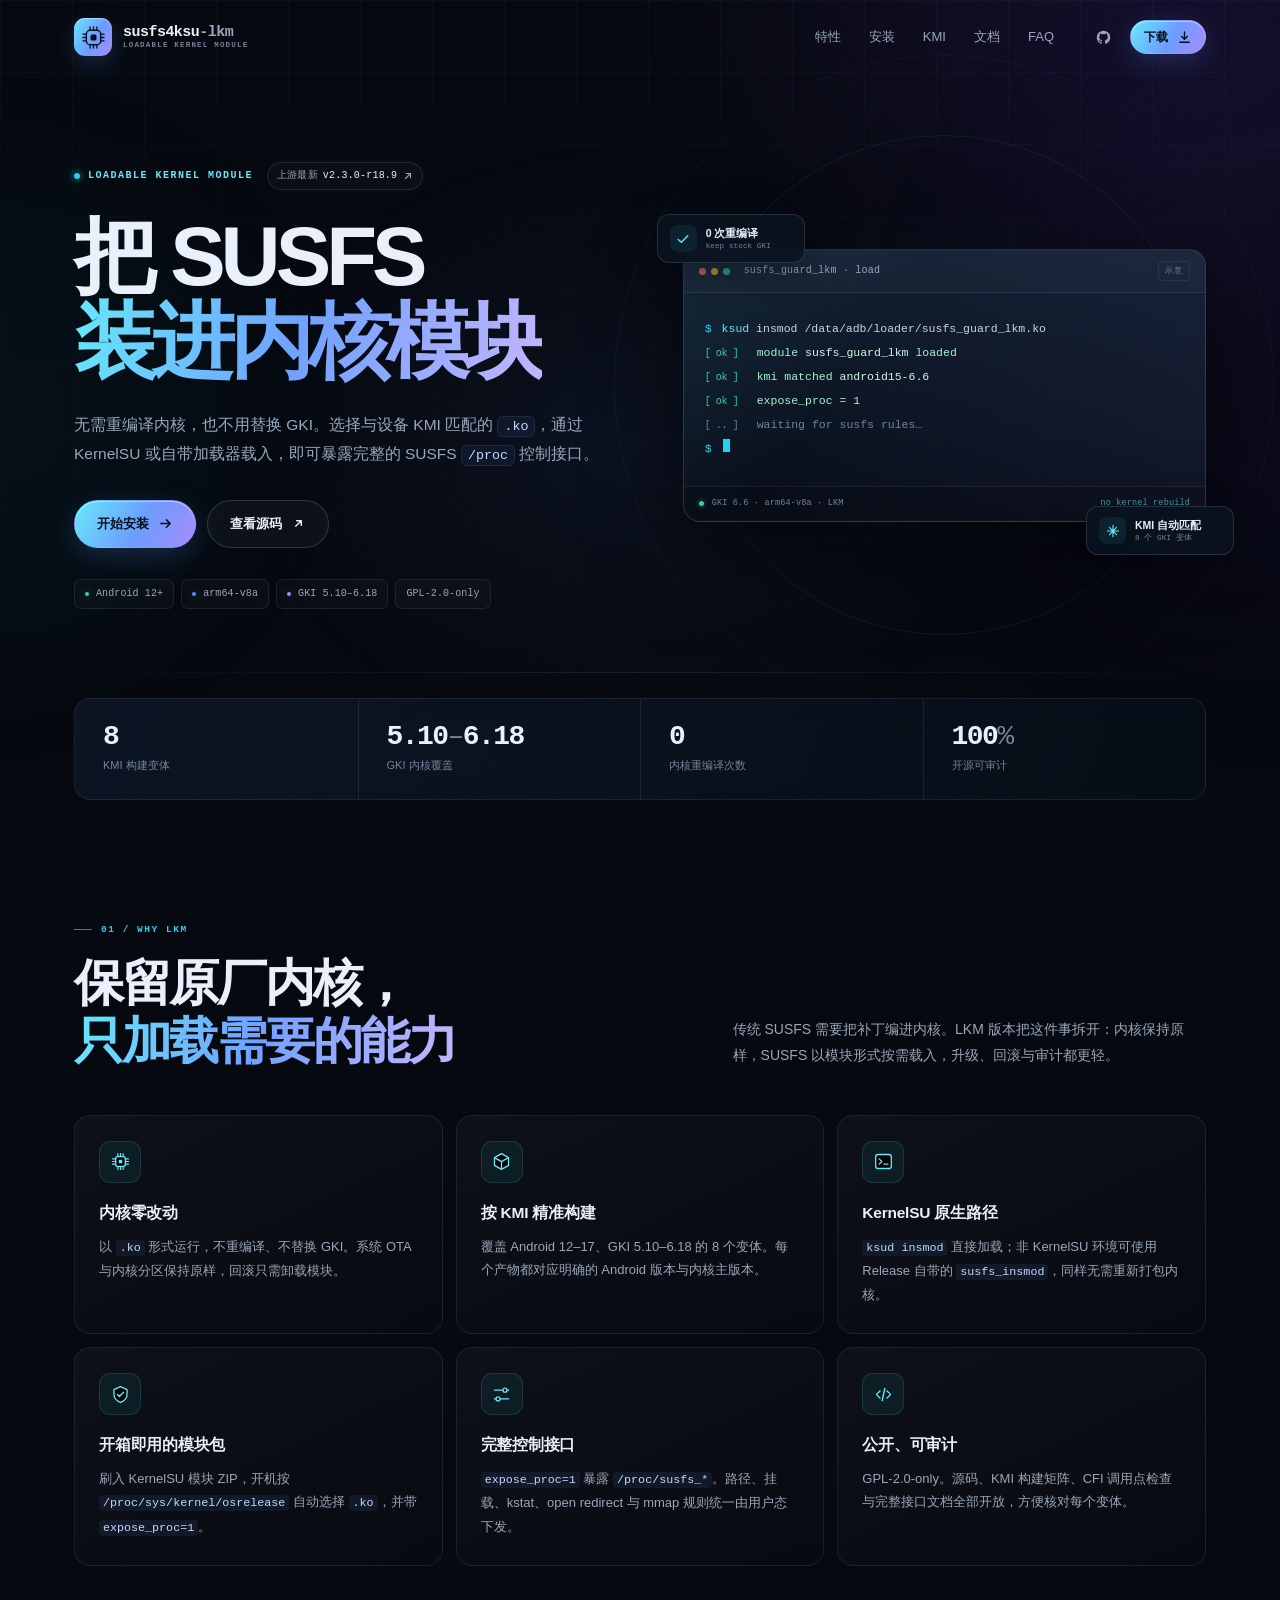
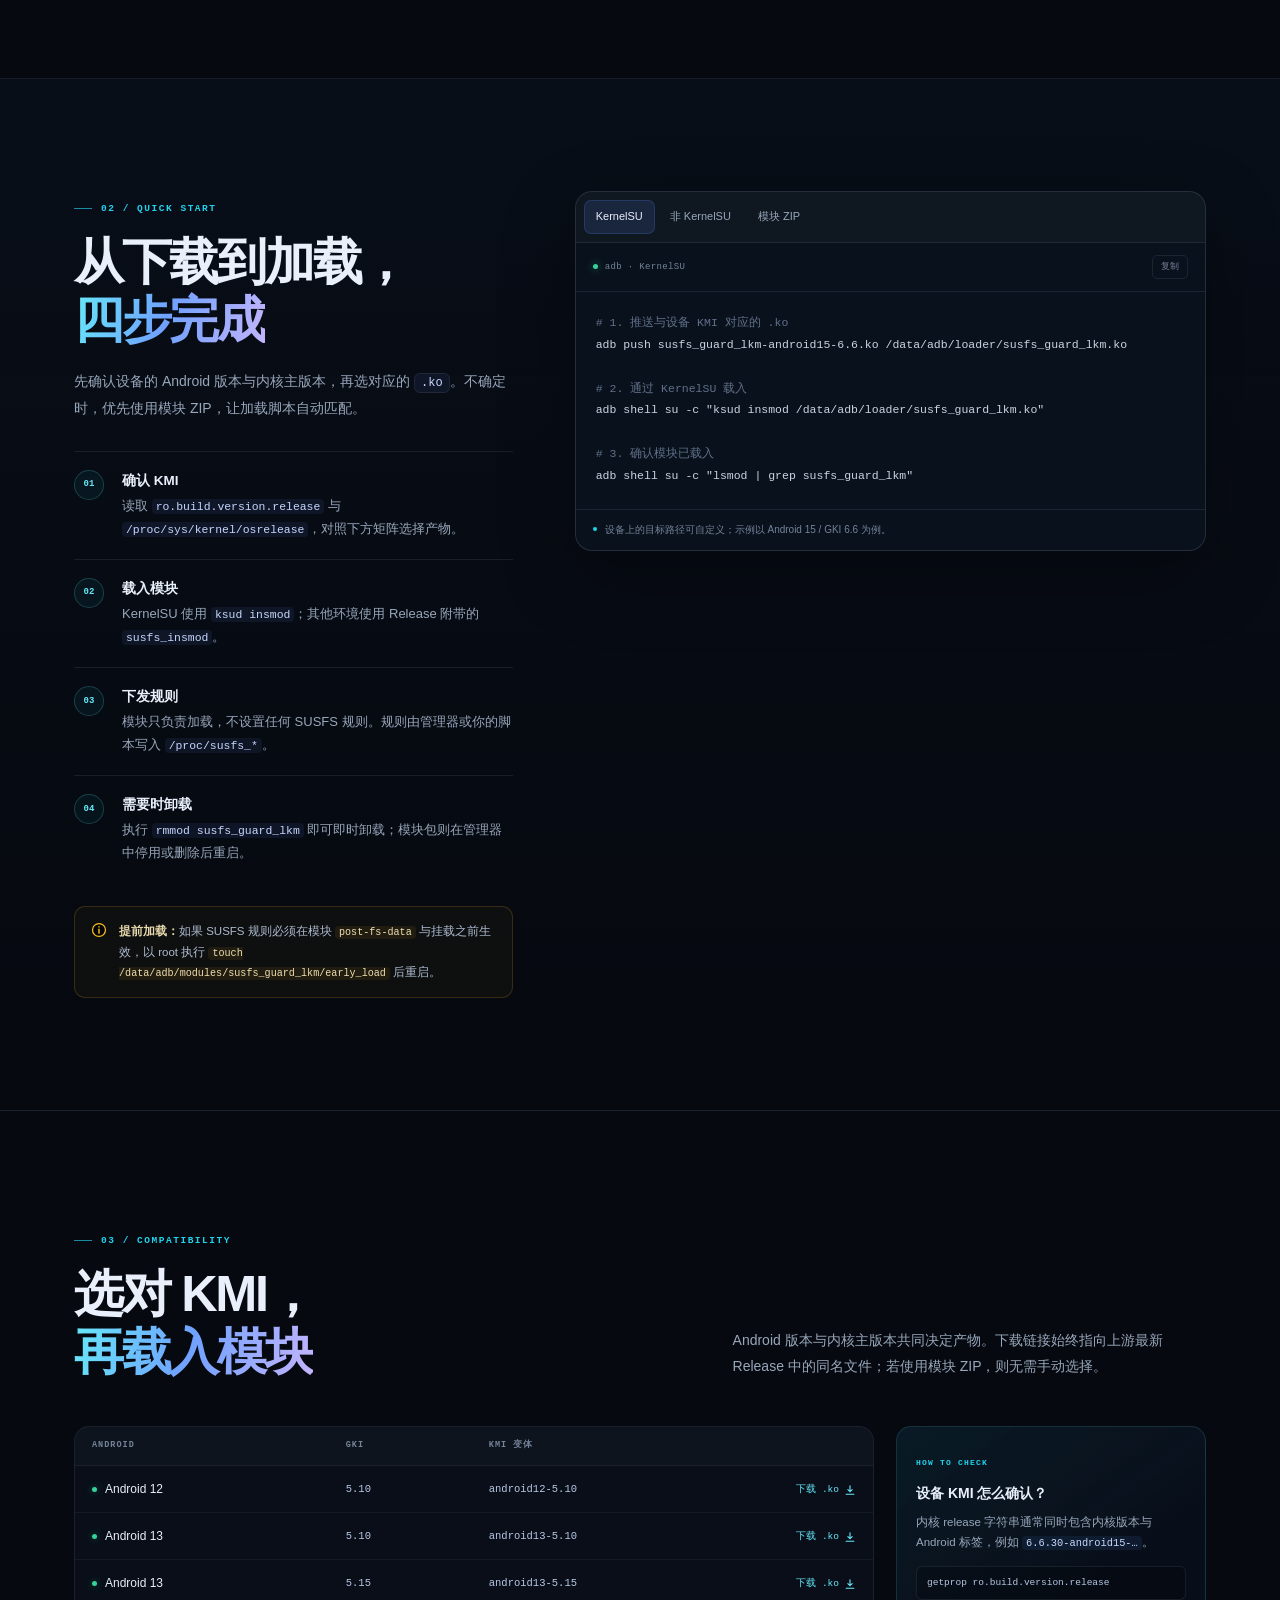
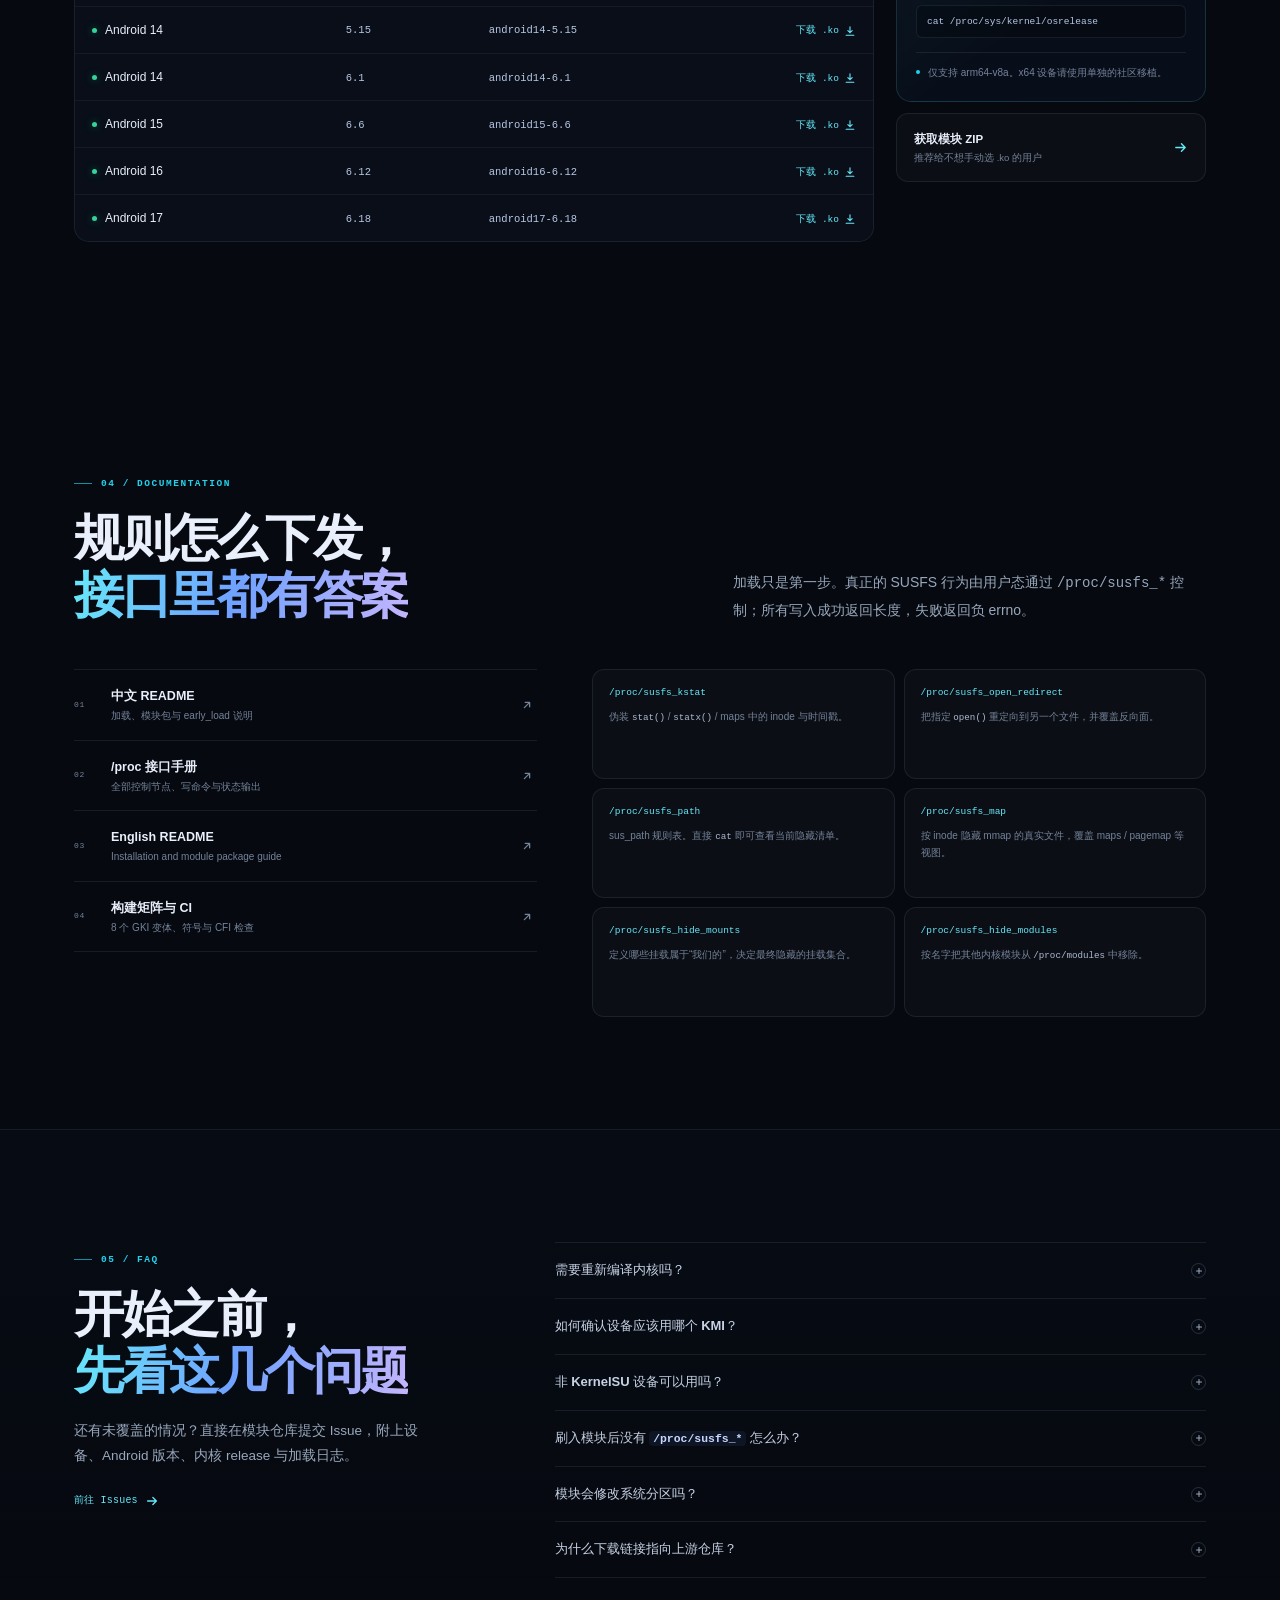
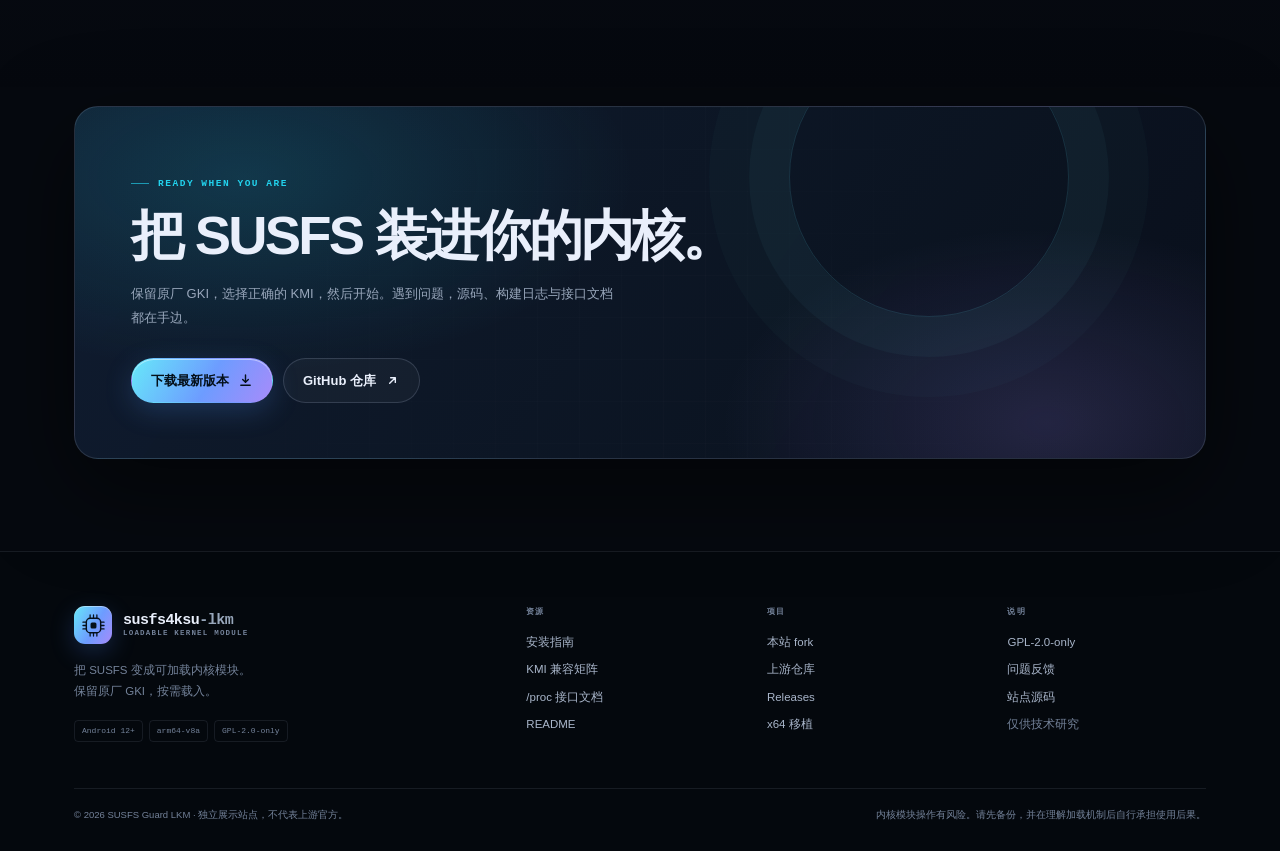
==== index.html @ b68d76ad "feat: add SUSFS Guard LKM landing page" ====
<!doctype html>
<html lang="zh-CN">
<head>
  <meta charset="utf-8">
  <meta name="viewport" content="width=device-width, initial-scale=1">
  <script>
    document.documentElement.classList.add('js');
    window.setTimeout(function () {
      if (document.querySelector('.reveal.is-visible')) return;
      document.querySelectorAll('.reveal').forEach(function (el) {
        el.classList.add('is-visible');
      });
    }, 1400);
  </script>
  <title>SUSFS Guard LKM — 无需重编译内核的 SUSFS</title>
  <meta name="description" content="SUSFS 的可加载内核模块移植版：无需重编译内核，支持 Android 12+、arm64-v8a、GKI 5.10–6.18，通过 KernelSU 或自带加载器载入。">
  <meta name="author" content="supervooc">
  <meta name="theme-color" content="#06090f">
  <meta name="color-scheme" content="dark">
  <link rel="canonical" href="https://supervooc.github.io/susfs4ksu-lkm-site/">
  <link rel="icon" href="assets/favicon.svg" type="image/svg+xml">
  <link rel="manifest" href="manifest.webmanifest">
  <link rel="stylesheet" href="assets/styles.css">
  <noscript><style>.js .reveal{opacity:1!important;transform:none!important}</style></noscript>

  <meta property="og:type" content="website">
  <meta property="og:locale" content="zh_CN">
  <meta property="og:site_name" content="SUSFS Guard LKM">
  <meta property="og:title" content="SUSFS Guard LKM — 无需重编译内核的 SUSFS">
  <meta property="og:description" content="把 SUSFS 装进可加载内核模块：保留原厂 GKI，支持 Android 12+ 与 5.10–6.18，KernelSU / 非 KernelSU 均可加载。">
  <meta property="og:url" content="https://supervooc.github.io/susfs4ksu-lkm-site/">
  <meta property="og:image" content="https://supervooc.github.io/susfs4ksu-lkm-site/assets/og.png">
  <meta property="og:image:type" content="image/png">
  <meta property="og:image:width" content="1200">
  <meta property="og:image:height" content="630">
  <meta property="og:image:alt" content="SUSFS Guard LKM — 无需重编译内核，直接加载内核模块">
  <meta name="twitter:card" content="summary_large_image">
  <meta name="twitter:title" content="SUSFS Guard LKM — 无需重编译内核的 SUSFS">
  <meta name="twitter:description" content="把 SUSFS 装进可加载内核模块：保留原厂 GKI，支持 Android 12+ 与 5.10–6.18。">
  <meta name="twitter:image" content="https://supervooc.github.io/susfs4ksu-lkm-site/assets/og.png">
  <meta name="twitter:image:alt" content="SUSFS Guard LKM — 无需重编译内核，直接加载内核模块">

  <script type="application/ld+json">
  {
    "@context": "https://schema.org",
    "@type": "SoftwareApplication",
    "name": "SUSFS Guard LKM",
    "alternateName": "susfs4ksu-lkm",
    "applicationCategory": "DeveloperApplication",
    "operatingSystem": "Android 12+",
    "description": "SUSFS 的可加载内核模块移植版，支持 arm64-v8a 与 GKI 5.10–6.18。",
    "url": "https://supervooc.github.io/susfs4ksu-lkm-site/",
    "downloadUrl": "https://github.com/inforcqb/susfs4ksu-for-lkm/releases/latest",
    "codeRepository": "https://github.com/supervooc/susfs4ksu-lkm",
    "license": "https://www.gnu.org/licenses/old-licenses/gpl-2.0.html",
    "offers": {
      "@type": "Offer",
      "price": "0",
      "priceCurrency": "USD"
    }
  }
  </script>
</head>
<body>
  <a class="skip-link" href="#main">跳到主要内容</a>
  <div class="page-grid" aria-hidden="true"></div>
  <div class="page-glow page-glow-a" aria-hidden="true"></div>
  <div class="page-glow page-glow-b" aria-hidden="true"></div>

  <header class="site-header" id="top">
    <div class="container header-inner">
      <a class="brand" href="#top">
        <span class="brand-mark" aria-hidden="true">
          <svg viewBox="0 0 32 32" fill="none">
            <rect x="7.5" y="7.5" width="17" height="17" rx="4.5" stroke="currentColor" stroke-width="1.7"/>
            <rect x="12.5" y="12.5" width="7" height="7" rx="1.8" fill="currentColor"/>
            <path d="M12 3.5v4M16 3.5v4M20 3.5v4M12 24.5v4M16 24.5v4M20 24.5v4M3.5 12h4M3.5 16h4M3.5 20h4M24.5 12h4M24.5 16h4M24.5 20h4" stroke="currentColor" stroke-width="1.5" stroke-linecap="round"/>
          </svg>
        </span>
        <span class="brand-copy">
          <strong>susfs4ksu<span>-lkm</span></strong>
          <small>LOADABLE KERNEL MODULE</small>
        </span>
        <span class="sr-only">首页</span>
      </a>

      <nav class="site-nav" id="site-nav" aria-label="主导航">
        <a href="#features">特性</a>
        <a href="#install">安装</a>
        <a href="#kmi">KMI</a>
        <a href="#docs">文档</a>
        <a href="#faq">FAQ</a>
      </nav>

      <div class="header-actions">
        <a class="icon-link" href="https://github.com/supervooc/susfs4ksu-lkm" target="_blank" rel="noopener noreferrer" aria-label="查看 GitHub 源码">
          <svg viewBox="0 0 24 24" aria-hidden="true"><path d="M12 2.5a9.5 9.5 0 0 0-3 18.52c.48.09.65-.2.65-.46v-1.8c-2.66.58-3.22-1.13-3.22-1.13-.44-1.1-1.06-1.4-1.06-1.4-.86-.59.07-.58.07-.58.96.07 1.46.98 1.46.98.85 1.45 2.22 1.03 2.76.79.09-.62.33-1.03.6-1.27-2.12-.24-4.35-1.06-4.35-4.72 0-1.04.37-1.9.98-2.57-.1-.24-.43-1.21.09-2.53 0 0 .8-.26 2.62.98a9.1 9.1 0 0 1 4.77 0c1.82-1.24 2.62-.98 2.62-.98.52 1.32.19 2.29.09 2.53.61.67.98 1.53.98 2.57 0 3.67-2.23 4.48-4.36 4.71.34.3.65.88.65 1.78v2.64c0 .26.17.55.66.46A9.5 9.5 0 0 0 12 2.5Z" fill="currentColor"/></svg>
        </a>
        <a class="btn btn-primary btn-small" href="https://github.com/inforcqb/susfs4ksu-for-lkm/releases/latest" target="_blank" rel="noopener noreferrer">
          下载
          <svg viewBox="0 0 16 16" aria-hidden="true"><path d="M8 2v8m0 0 3-3m-3 3L5 7M3 13h10" fill="none" stroke="currentColor" stroke-width="1.5" stroke-linecap="round" stroke-linejoin="round"/></svg>
        </a>
        <button class="nav-toggle" type="button" aria-expanded="false" aria-controls="site-nav" aria-label="打开导航">
          <span></span><span></span>
        </button>
      </div>
    </div>
  </header>

  <main id="main">
    <section class="hero" aria-labelledby="hero-title">
      <div class="hero-aura" aria-hidden="true"></div>
      <div class="container hero-grid">
        <div class="hero-copy">
          <div class="hero-badges reveal">
            <span class="eyebrow"><span class="eyebrow-dot"></span>LOADABLE KERNEL MODULE</span>
            <a class="release-pill" href="https://github.com/inforcqb/susfs4ksu-for-lkm/releases" target="_blank" rel="noopener noreferrer">
              上游最新 <strong>v2.3.0-r18.9</strong>
              <svg viewBox="0 0 12 12" aria-hidden="true"><path d="M3 9 9 3M4 3h5v5" fill="none" stroke="currentColor" stroke-width="1.3" stroke-linecap="round" stroke-linejoin="round"/></svg>
            </a>
          </div>

          <h1 id="hero-title" class="reveal">把 SUSFS<br><span class="text-gradient">装进内核模块</span></h1>
          <p class="hero-lede reveal">无需重编译内核，也不用替换 GKI。选择与设备 KMI 匹配的 <code>.ko</code>，通过 KernelSU 或自带加载器载入，即可暴露完整的 SUSFS <code>/proc</code> 控制接口。</p>

          <div class="hero-actions reveal">
            <a class="btn btn-primary" href="#install">
              开始安装
              <svg viewBox="0 0 16 16" aria-hidden="true"><path d="M3 8h10m0 0-4-4m4 4-4 4" fill="none" stroke="currentColor" stroke-width="1.6" stroke-linecap="round" stroke-linejoin="round"/></svg>
            </a>
            <a class="btn btn-secondary" href="https://github.com/supervooc/susfs4ksu-lkm" target="_blank" rel="noopener noreferrer">
              查看源码
              <svg viewBox="0 0 16 16" aria-hidden="true"><path d="M5 11 11 5M6 5h5v5" fill="none" stroke="currentColor" stroke-width="1.5" stroke-linecap="round" stroke-linejoin="round"/></svg>
            </a>
          </div>

          <div class="hero-meta reveal" aria-label="兼容性信息">
            <span class="meta-chip"><span class="chip-dot green"></span>Android 12+</span>
            <span class="meta-chip"><span class="chip-dot blue"></span>arm64-v8a</span>
            <span class="meta-chip"><span class="chip-dot violet"></span>GKI 5.10–6.18</span>
            <span class="meta-chip">GPL-2.0-only</span>
          </div>
        </div>

        <div class="hero-visual reveal">
          <div class="visual-aura" aria-hidden="true"></div>
          <div class="orbit orbit-a" aria-hidden="true"></div>
          <div class="orbit orbit-b" aria-hidden="true"></div>

          <div class="terminal" aria-label="加载过程示意">
            <div class="terminal-top">
              <span class="window-dots" aria-hidden="true"><i></i><i></i><i></i></span>
              <span class="terminal-title">susfs_guard_lkm · load</span>
              <span class="terminal-label">示意</span>
            </div>
            <div class="terminal-body">
              <div class="term-line"><span class="term-prompt">$</span><span><span class="term-cyan">ksud</span> insmod /data/adb/loader/susfs_guard_lkm.ko</span></div>
              <div class="term-line term-ok"><span class="term-prefix">[ ok ]</span><span>module <b>susfs_guard_lkm</b> loaded</span></div>
              <div class="term-line term-ok"><span class="term-prefix">[ ok ]</span><span>kmi matched <b>android15-6.6</b></span></div>
              <div class="term-line term-ok"><span class="term-prefix">[ ok ]</span><span>expose_proc = 1</span></div>
              <div class="term-line term-dim"><span class="term-prefix">[ .. ]</span><span>waiting for susfs rules…</span></div>
              <div class="term-line term-prompt-line"><span class="term-prompt">$</span><span class="term-cursor" aria-hidden="true"></span></div>
            </div>
            <div class="terminal-foot">
              <span class="pulse-dot" aria-hidden="true"></span>
              <span>GKI 6.6 · arm64-v8a · LKM</span>
              <span class="terminal-foot-right">no kernel rebuild</span>
            </div>
          </div>

          <div class="float-card float-a">
            <span class="float-icon">
              <svg viewBox="0 0 20 20" aria-hidden="true"><path d="M4 10.5 8 14l8-8" fill="none" stroke="currentColor" stroke-width="1.7" stroke-linecap="round" stroke-linejoin="round"/></svg>
            </span>
            <span><strong>0 次重编译</strong><small>keep stock GKI</small></span>
          </div>
          <div class="float-card float-b">
            <span class="float-icon">
              <svg viewBox="0 0 20 20" aria-hidden="true"><path d="M10 3v14M3 10h14M5.5 5.5l9 9M14.5 5.5l-9 9" fill="none" stroke="currentColor" stroke-width="1.4" stroke-linecap="round"/></svg>
            </span>
            <span><strong>KMI 自动匹配</strong><small>8 个 GKI 变体</small></span>
          </div>
        </div>
      </div>
    </section>

    <section class="container stats-wrap" aria-label="项目概览">
      <div class="stats reveal">
        <div class="stat">
          <strong>8</strong>
          <span>KMI 构建变体</span>
        </div>
        <div class="stat">
          <strong>5.10<span>–</span>6.18</strong>
          <span>GKI 内核覆盖</span>
        </div>
        <div class="stat">
          <strong>0</strong>
          <span>内核重编译次数</span>
        </div>
        <div class="stat">
          <strong>100<span>%</span></strong>
          <span>开源可审计</span>
        </div>
      </div>
    </section>

    <section class="section" id="features" aria-labelledby="features-title">
      <div class="container">
        <div class="section-head">
          <div class="reveal">
            <span class="section-kicker">01 / WHY LKM</span>
            <h2 id="features-title">保留原厂内核，<br><span class="text-gradient">只加载需要的能力</span></h2>
          </div>
          <p class="reveal">传统 SUSFS 需要把补丁编进内核。LKM 版本把这件事拆开：内核保持原样，SUSFS 以模块形式按需载入，升级、回滚与审计都更轻。</p>
        </div>

        <div class="feature-grid">
          <article class="feature-card reveal">
            <span class="feature-icon">
              <svg viewBox="0 0 24 24" aria-hidden="true"><rect x="6.5" y="6.5" width="11" height="11" rx="2.5" stroke="currentColor" stroke-width="1.5"/><rect x="10" y="10" width="4" height="4" rx="1" fill="currentColor"/><path d="M9 3v3M12 3v3M15 3v3M9 18v3M12 18v3M15 18v3M3 9h3M3 12h3M3 15h3M18 9h3M18 12h3M18 15h3" stroke="currentColor" stroke-width="1.4" stroke-linecap="round"/></svg>
            </span>
            <h3>内核零改动</h3>
            <p>以 <code>.ko</code> 形式运行，不重编译、不替换 GKI。系统 OTA 与内核分区保持原样，回滚只需卸载模块。</p>
          </article>

          <article class="feature-card reveal">
            <span class="feature-icon">
              <svg viewBox="0 0 24 24" aria-hidden="true"><path d="m12 3 8 4.5v9L12 21l-8-4.5v-9L12 3Z" stroke="currentColor" stroke-width="1.5" stroke-linejoin="round"/><path d="m4.5 7.8 7.5 4.3 7.5-4.3M12 12v8.3" stroke="currentColor" stroke-width="1.5" stroke-linejoin="round"/></svg>
            </span>
            <h3>按 KMI 精准构建</h3>
            <p>覆盖 Android 12–17、GKI 5.10–6.18 的 8 个变体。每个产物都对应明确的 Android 版本与内核主版本。</p>
          </article>

          <article class="feature-card reveal">
            <span class="feature-icon">
              <svg viewBox="0 0 24 24" aria-hidden="true"><rect x="3" y="4" width="18" height="16" rx="3" stroke="currentColor" stroke-width="1.5"/><path d="m7 9 3 3-3 3M12.5 15H17" stroke="currentColor" stroke-width="1.5" stroke-linecap="round" stroke-linejoin="round"/></svg>
            </span>
            <h3>KernelSU 原生路径</h3>
            <p><code>ksud insmod</code> 直接加载；非 KernelSU 环境可使用 Release 自带的 <code>susfs_insmod</code>，同样无需重新打包内核。</p>
          </article>

          <article class="feature-card reveal">
            <span class="feature-icon">
              <svg viewBox="0 0 24 24" aria-hidden="true"><path d="M12 3 4.5 6.5v5c0 4.6 3.1 7.9 7.5 9.5 4.4-1.6 7.5-4.9 7.5-9.5v-5L12 3Z" stroke="currentColor" stroke-width="1.5" stroke-linejoin="round"/><path d="m8.5 12 2.2 2.2 4.8-4.8" stroke="currentColor" stroke-width="1.6" stroke-linecap="round" stroke-linejoin="round"/></svg>
            </span>
            <h3>开箱即用的模块包</h3>
            <p>刷入 KernelSU 模块 ZIP，开机按 <code>/proc/sys/kernel/osrelease</code> 自动选择 <code>.ko</code>，并带 <code>expose_proc=1</code>。</p>
          </article>

          <article class="feature-card reveal">
            <span class="feature-icon">
              <svg viewBox="0 0 24 24" aria-hidden="true"><path d="M4 7h10M18 7h2M4 17h2M10 17h10" stroke="currentColor" stroke-width="1.6" stroke-linecap="round"/><circle cx="16" cy="7" r="2.2" stroke="currentColor" stroke-width="1.5"/><circle cx="8" cy="17" r="2.2" stroke="currentColor" stroke-width="1.5"/></svg>
            </span>
            <h3>完整控制接口</h3>
            <p><code>expose_proc=1</code> 暴露 <code>/proc/susfs_*</code>。路径、挂载、kstat、open redirect 与 mmap 规则统一由用户态下发。</p>
          </article>

          <article class="feature-card reveal">
            <span class="feature-icon">
              <svg viewBox="0 0 24 24" aria-hidden="true"><path d="m8 8-4 4 4 4M16 8l4 4-4 4M13.5 5l-3 14" stroke="currentColor" stroke-width="1.6" stroke-linecap="round" stroke-linejoin="round"/></svg>
            </span>
            <h3>公开、可审计</h3>
            <p>GPL-2.0-only。源码、KMI 构建矩阵、CFI 调用点检查与完整接口文档全部开放，方便核对每个变体。</p>
          </article>
        </div>
      </div>
    </section>

    <section class="section install-section" id="install" aria-labelledby="install-title">
      <div class="container install-grid">
        <div class="install-copy">
          <div class="reveal">
            <span class="section-kicker">02 / QUICK START</span>
            <h2 id="install-title">从下载到加载，<br><span class="text-gradient">四步完成</span></h2>
            <p class="section-lede">先确认设备的 Android 版本与内核主版本，再选对应的 <code>.ko</code>。不确定时，优先使用模块 ZIP，让加载脚本自动匹配。</p>
          </div>

          <ol class="steps reveal">
            <li>
              <span class="step-num">01</span>
              <div>
                <h3>确认 KMI</h3>
                <p>读取 <code>ro.build.version.release</code> 与 <code>/proc/sys/kernel/osrelease</code>，对照下方矩阵选择产物。</p>
              </div>
            </li>
            <li>
              <span class="step-num">02</span>
              <div>
                <h3>载入模块</h3>
                <p>KernelSU 使用 <code>ksud insmod</code>；其他环境使用 Release 附带的 <code>susfs_insmod</code>。</p>
              </div>
            </li>
            <li>
              <span class="step-num">03</span>
              <div>
                <h3>下发规则</h3>
                <p>模块只负责加载，不设置任何 SUSFS 规则。规则由管理器或你的脚本写入 <code>/proc/susfs_*</code>。</p>
              </div>
            </li>
            <li>
              <span class="step-num">04</span>
              <div>
                <h3>需要时卸载</h3>
                <p>执行 <code>rmmod susfs_guard_lkm</code> 即可即时卸载；模块包则在管理器中停用或删除后重启。</p>
              </div>
            </li>
          </ol>

          <div class="callout reveal">
            <span class="callout-icon">
              <svg viewBox="0 0 20 20" aria-hidden="true"><circle cx="10" cy="10" r="7.2" stroke="currentColor" stroke-width="1.4"/><path d="M10 9v4.5M10 6.4v.2" stroke="currentColor" stroke-width="1.6" stroke-linecap="round"/></svg>
            </span>
            <p><strong>提前加载：</strong>如果 SUSFS 规则必须在模块 <code>post-fs-data</code> 与挂载之前生效，以 root 执行 <code>touch /data/adb/modules/susfs_guard_lkm/early_load</code> 后重启。</p>
          </div>
        </div>

        <div class="code-panel reveal" data-code-panel>
          <div class="tabs" role="tablist" aria-label="安装方式">
            <button class="tab" type="button" role="tab" id="tab-ksu" aria-controls="pane-ksu" aria-selected="true" tabindex="0">KernelSU</button>
            <button class="tab" type="button" role="tab" id="tab-loader" aria-controls="pane-loader" aria-selected="false" tabindex="-1">非 KernelSU</button>
            <button class="tab" type="button" role="tab" id="tab-zip" aria-controls="pane-zip" aria-selected="false" tabindex="-1">模块 ZIP</button>
          </div>

          <div class="code-pane" id="pane-ksu" role="tabpanel" aria-labelledby="tab-ksu">
            <div class="code-head">
              <span class="code-label"><span class="code-dot"></span>adb · KernelSU</span>
              <button class="copy-btn" type="button" data-copy aria-live="polite">复制</button>
            </div>
            <pre><code><span class="c"># 1. 推送与设备 KMI 对应的 .ko</span>
adb push susfs_guard_lkm-android15-6.6.ko /data/adb/loader/susfs_guard_lkm.ko

<span class="c"># 2. 通过 KernelSU 载入</span>
adb shell su -c "ksud insmod /data/adb/loader/susfs_guard_lkm.ko"

<span class="c"># 3. 确认模块已载入</span>
adb shell su -c "lsmod | grep susfs_guard_lkm"</code></pre>
            <div class="code-footnote">
              <span class="mini-dot"></span>
              设备上的目标路径可自定义；示例以 Android 15 / GKI 6.6 为例。
            </div>
          </div>

          <div class="code-pane" id="pane-loader" role="tabpanel" aria-labelledby="tab-loader" hidden>
            <div class="code-head">
              <span class="code-label"><span class="code-dot"></span>adb · susfs_insmod</span>
              <button class="copy-btn" type="button" data-copy aria-live="polite">复制</button>
            </div>
            <pre><code><span class="c"># 1. 推送模块与 Release 自带的加载器</span>
adb push susfs_guard_lkm-android14-6.1.ko /data/adb/loader/susfs_guard_lkm.ko
adb push susfs_insmod /data/adb/loader/susfs_insmod

<span class="c"># 2. 赋予执行权限并载入</span>
adb shell su -c "chmod 755 /data/adb/loader/susfs_insmod"
adb shell su -c "/data/adb/loader/susfs_insmod /data/adb/loader/susfs_guard_lkm.ko"

<span class="c"># 3. 卸载</span>
adb shell su -c "rmmod susfs_guard_lkm"</code></pre>
            <div class="code-footnote">
              <span class="mini-dot"></span>
              非 KernelSU 环境依靠 <code>susfs_insmod</code> 在用户态完成符号解析与载入。
            </div>
          </div>

          <div class="code-pane" id="pane-zip" role="tabpanel" aria-labelledby="tab-zip" hidden>
            <div class="code-head">
              <span class="code-label"><span class="code-dot"></span>KernelSU Manager</span>
              <button class="copy-btn" type="button" data-copy aria-live="polite">复制</button>
            </div>
            <pre><code><span class="c"># 在 KernelSU 管理器中：</span>
<span class="c"># 模块 → 从本地安装 → 选择 ZIP → 重启</span>

<span class="c"># 产物名称</span>
susfs_guard_lkm-module-&lt;tag&gt;-arm64.zip

<span class="c"># 默认行为</span>
<span class="c"># - 自动匹配设备 KMI</span>
<span class="c"># - 以 expose_proc=1 载入</span>
<span class="c"># - 不设置任何 SUSFS 规则</span>

<span class="c"># 可选：手动指定 KMI</span>
echo android15-6.6 &gt; /data/adb/modules/susfs_guard_lkm/kmi_override</code></pre>
            <div class="code-footnote">
              <span class="mini-dot"></span>
              仅 arm64 与 KernelSU 系管理器；模块包会跳过已存在的 SUSFS 接口。
            </div>
          </div>
        </div>
      </div>
    </section>

    <section class="section" id="kmi" aria-labelledby="kmi-title">
      <div class="container">
        <div class="section-head">
          <div class="reveal">
            <span class="section-kicker">03 / COMPATIBILITY</span>
            <h2 id="kmi-title">选对 KMI，<br><span class="text-gradient">再载入模块</span></h2>
          </div>
          <p class="reveal">Android 版本与内核主版本共同决定产物。下载链接始终指向上游最新 Release 中的同名文件；若使用模块 ZIP，则无需手动选择。</p>
        </div>

        <div class="kmi-layout">
          <div class="kmi-table-wrap reveal">
            <div class="table-scroll">
              <table>
                <thead>
                  <tr>
                    <th scope="col">Android</th>
                    <th scope="col">GKI</th>
                    <th scope="col">KMI 变体</th>
                    <th scope="col"><span class="sr-only">下载</span></th>
                  </tr>
                </thead>
                <tbody>
                  <tr>
                    <td><span class="android-cell"><span class="version-dot"></span>Android 12</span></td>
                    <td><code class="kmi-code">5.10</code></td>
                    <td><code class="kmi-code">android12-5.10</code></td>
                    <td class="download-cell"><a class="dl-link" href="https://github.com/inforcqb/susfs4ksu-for-lkm/releases/latest/download/susfs_guard_lkm-android12-5.10.ko">下载 .ko <svg viewBox="0 0 14 14" aria-hidden="true"><path d="M7 2v7m0 0 2.5-2.5M7 9 4.5 6.5M2.5 12h9" fill="none" stroke="currentColor" stroke-width="1.3" stroke-linecap="round" stroke-linejoin="round"/></svg></a></td>
                  </tr>
                  <tr>
                    <td><span class="android-cell"><span class="version-dot"></span>Android 13</span></td>
                    <td><code class="kmi-code">5.10</code></td>
                    <td><code class="kmi-code">android13-5.10</code></td>
                    <td class="download-cell"><a class="dl-link" href="https://github.com/inforcqb/susfs4ksu-for-lkm/releases/latest/download/susfs_guard_lkm-android13-5.10.ko">下载 .ko <svg viewBox="0 0 14 14" aria-hidden="true"><path d="M7 2v7m0 0 2.5-2.5M7 9 4.5 6.5M2.5 12h9" fill="none" stroke="currentColor" stroke-width="1.3" stroke-linecap="round" stroke-linejoin="round"/></svg></a></td>
                  </tr>
                  <tr>
                    <td><span class="android-cell"><span class="version-dot"></span>Android 13</span></td>
                    <td><code class="kmi-code">5.15</code></td>
                    <td><code class="kmi-code">android13-5.15</code></td>
                    <td class="download-cell"><a class="dl-link" href="https://github.com/inforcqb/susfs4ksu-for-lkm/releases/latest/download/susfs_guard_lkm-android13-5.15.ko">下载 .ko <svg viewBox="0 0 14 14" aria-hidden="true"><path d="M7 2v7m0 0 2.5-2.5M7 9 4.5 6.5M2.5 12h9" fill="none" stroke="currentColor" stroke-width="1.3" stroke-linecap="round" stroke-linejoin="round"/></svg></a></td>
                  </tr>
                  <tr>
                    <td><span class="android-cell"><span class="version-dot"></span>Android 14</span></td>
                    <td><code class="kmi-code">5.15</code></td>
                    <td><code class="kmi-code">android14-5.15</code></td>
                    <td class="download-cell"><a class="dl-link" href="https://github.com/inforcqb/susfs4ksu-for-lkm/releases/latest/download/susfs_guard_lkm-android14-5.15.ko">下载 .ko <svg viewBox="0 0 14 14" aria-hidden="true"><path d="M7 2v7m0 0 2.5-2.5M7 9 4.5 6.5M2.5 12h9" fill="none" stroke="currentColor" stroke-width="1.3" stroke-linecap="round" stroke-linejoin="round"/></svg></a></td>
                  </tr>
                  <tr>
                    <td><span class="android-cell"><span class="version-dot"></span>Android 14</span></td>
                    <td><code class="kmi-code">6.1</code></td>
                    <td><code class="kmi-code">android14-6.1</code></td>
                    <td class="download-cell"><a class="dl-link" href="https://github.com/inforcqb/susfs4ksu-for-lkm/releases/latest/download/susfs_guard_lkm-android14-6.1.ko">下载 .ko <svg viewBox="0 0 14 14" aria-hidden="true"><path d="M7 2v7m0 0 2.5-2.5M7 9 4.5 6.5M2.5 12h9" fill="none" stroke="currentColor" stroke-width="1.3" stroke-linecap="round" stroke-linejoin="round"/></svg></a></td>
                  </tr>
                  <tr>
                    <td><span class="android-cell"><span class="version-dot"></span>Android 15</span></td>
                    <td><code class="kmi-code">6.6</code></td>
                    <td><code class="kmi-code">android15-6.6</code></td>
                    <td class="download-cell"><a class="dl-link" href="https://github.com/inforcqb/susfs4ksu-for-lkm/releases/latest/download/susfs_guard_lkm-android15-6.6.ko">下载 .ko <svg viewBox="0 0 14 14" aria-hidden="true"><path d="M7 2v7m0 0 2.5-2.5M7 9 4.5 6.5M2.5 12h9" fill="none" stroke="currentColor" stroke-width="1.3" stroke-linecap="round" stroke-linejoin="round"/></svg></a></td>
                  </tr>
                  <tr>
                    <td><span class="android-cell"><span class="version-dot"></span>Android 16</span></td>
                    <td><code class="kmi-code">6.12</code></td>
                    <td><code class="kmi-code">android16-6.12</code></td>
                    <td class="download-cell"><a class="dl-link" href="https://github.com/inforcqb/susfs4ksu-for-lkm/releases/latest/download/susfs_guard_lkm-android16-6.12.ko">下载 .ko <svg viewBox="0 0 14 14" aria-hidden="true"><path d="M7 2v7m0 0 2.5-2.5M7 9 4.5 6.5M2.5 12h9" fill="none" stroke="currentColor" stroke-width="1.3" stroke-linecap="round" stroke-linejoin="round"/></svg></a></td>
                  </tr>
                  <tr>
                    <td><span class="android-cell"><span class="version-dot"></span>Android 17</span></td>
                    <td><code class="kmi-code">6.18</code></td>
                    <td><code class="kmi-code">android17-6.18</code></td>
                    <td class="download-cell"><a class="dl-link" href="https://github.com/inforcqb/susfs4ksu-for-lkm/releases/latest/download/susfs_guard_lkm-android17-6.18.ko">下载 .ko <svg viewBox="0 0 14 14" aria-hidden="true"><path d="M7 2v7m0 0 2.5-2.5M7 9 4.5 6.5M2.5 12h9" fill="none" stroke="currentColor" stroke-width="1.3" stroke-linecap="round" stroke-linejoin="round"/></svg></a></td>
                  </tr>
                </tbody>
              </table>
            </div>
          </div>

          <aside class="kmi-aside reveal">
            <div class="kmi-check">
              <span class="check-kicker">HOW TO CHECK</span>
              <h3>设备 KMI 怎么确认？</h3>
              <p>内核 release 字符串通常同时包含内核版本与 Android 标签，例如 <code>6.6.30-android15-…</code>。</p>
              <div class="check-commands">
                <code>getprop ro.build.version.release</code>
                <code>cat /proc/sys/kernel/osrelease</code>
              </div>
              <div class="check-note">
                <span class="mini-dot"></span>
                仅支持 arm64-v8a。x64 设备请使用单独的社区移植。
              </div>
            </div>

            <a class="side-link" href="https://github.com/inforcqb/susfs4ksu-for-lkm/releases/latest" target="_blank" rel="noopener noreferrer">
              <span>
                <strong>获取模块 ZIP</strong>
                <small>推荐给不想手动选 .ko 的用户</small>
              </span>
              <svg viewBox="0 0 16 16" aria-hidden="true"><path d="M3 8h10m0 0-4-4m4 4-4 4" fill="none" stroke="currentColor" stroke-width="1.5" stroke-linecap="round" stroke-linejoin="round"/></svg>
            </a>
          </aside>
        </div>
      </div>
    </section>

    <section class="section" id="docs" aria-labelledby="docs-title">
      <div class="container">
        <div class="section-head">
          <div class="reveal">
            <span class="section-kicker">04 / DOCUMENTATION</span>
            <h2 id="docs-title">规则怎么下发，<br><span class="text-gradient">接口里都有答案</span></h2>
          </div>
          <p class="reveal">加载只是第一步。真正的 SUSFS 行为由用户态通过 <code>/proc/susfs_*</code> 控制；所有写入成功返回长度，失败返回负 errno。</p>
        </div>

        <div class="docs-grid">
          <div class="doc-list reveal">
            <a class="doc-link" href="https://github.com/supervooc/susfs4ksu-lkm/blob/main/README.md" target="_blank" rel="noopener noreferrer">
              <span class="doc-index">01</span>
              <span><strong>中文 README</strong><small>加载、模块包与 early_load 说明</small></span>
              <svg viewBox="0 0 16 16" aria-hidden="true"><path d="M5 11 11 5M6 5h5v5" fill="none" stroke="currentColor" stroke-width="1.5" stroke-linecap="round" stroke-linejoin="round"/></svg>
            </a>
            <a class="doc-link" href="https://github.com/supervooc/susfs4ksu-lkm/blob/main/PROC_INTERFACES.md" target="_blank" rel="noopener noreferrer">
              <span class="doc-index">02</span>
              <span><strong>/proc 接口手册</strong><small>全部控制节点、写命令与状态输出</small></span>
              <svg viewBox="0 0 16 16" aria-hidden="true"><path d="M5 11 11 5M6 5h5v5" fill="none" stroke="currentColor" stroke-width="1.5" stroke-linecap="round" stroke-linejoin="round"/></svg>
            </a>
            <a class="doc-link" href="https://github.com/supervooc/susfs4ksu-lkm/blob/main/README.en.md" target="_blank" rel="noopener noreferrer">
              <span class="doc-index">03</span>
              <span><strong>English README</strong><small>Installation and module package guide</small></span>
              <svg viewBox="0 0 16 16" aria-hidden="true"><path d="M5 11 11 5M6 5h5v5" fill="none" stroke="currentColor" stroke-width="1.5" stroke-linecap="round" stroke-linejoin="round"/></svg>
            </a>
            <a class="doc-link" href="https://github.com/supervooc/susfs4ksu-lkm/blob/main/.github/workflows/build-ddk.yml" target="_blank" rel="noopener noreferrer">
              <span class="doc-index">04</span>
              <span><strong>构建矩阵与 CI</strong><small>8 个 GKI 变体、符号与 CFI 检查</small></span>
              <svg viewBox="0 0 16 16" aria-hidden="true"><path d="M5 11 11 5M6 5h5v5" fill="none" stroke="currentColor" stroke-width="1.5" stroke-linecap="round" stroke-linejoin="round"/></svg>
            </a>
          </div>

          <div class="interface-grid reveal">
            <a class="interface-card" href="https://github.com/supervooc/susfs4ksu-lkm/blob/main/PROC_INTERFACES.md" target="_blank" rel="noopener noreferrer">
              <code>/proc/susfs_kstat</code>
              <p>伪装 <code>stat()</code> / <code>statx()</code> / maps 中的 inode 与时间戳。</p>
            </a>
            <a class="interface-card" href="https://github.com/supervooc/susfs4ksu-lkm/blob/main/PROC_INTERFACES.md" target="_blank" rel="noopener noreferrer">
              <code>/proc/susfs_open_redirect</code>
              <p>把指定 <code>open()</code> 重定向到另一个文件，并覆盖反向面。</p>
            </a>
            <a class="interface-card" href="https://github.com/supervooc/susfs4ksu-lkm/blob/main/PROC_INTERFACES.md" target="_blank" rel="noopener noreferrer">
              <code>/proc/susfs_path</code>
              <p>sus_path 规则表。直接 <code>cat</code> 即可查看当前隐藏清单。</p>
            </a>
            <a class="interface-card" href="https://github.com/supervooc/susfs4ksu-lkm/blob/main/PROC_INTERFACES.md" target="_blank" rel="noopener noreferrer">
              <code>/proc/susfs_map</code>
              <p>按 inode 隐藏 mmap 的真实文件，覆盖 maps / pagemap 等视图。</p>
            </a>
            <a class="interface-card" href="https://github.com/supervooc/susfs4ksu-lkm/blob/main/PROC_INTERFACES.md" target="_blank" rel="noopener noreferrer">
              <code>/proc/susfs_hide_mounts</code>
              <p>定义哪些挂载属于“我们的”，决定最终隐藏的挂载集合。</p>
            </a>
            <a class="interface-card" href="https://github.com/supervooc/susfs4ksu-lkm/blob/main/PROC_INTERFACES.md" target="_blank" rel="noopener noreferrer">
              <code>/proc/susfs_hide_modules</code>
              <p>按名字把其他内核模块从 <code>/proc/modules</code> 中移除。</p>
            </a>
          </div>
        </div>
      </div>
    </section>

    <section class="section faq-section" id="faq" aria-labelledby="faq-title">
      <div class="container faq-grid">
        <div class="faq-intro reveal">
          <span class="section-kicker">05 / FAQ</span>
          <h2 id="faq-title">开始之前，<br><span class="text-gradient">先看这几个问题</span></h2>
          <p>还有未覆盖的情况？直接在模块仓库提交 Issue，附上设备、Android 版本、内核 release 与加载日志。</p>
          <a class="text-link" href="https://github.com/supervooc/susfs4ksu-lkm/issues" target="_blank" rel="noopener noreferrer">
            前往 Issues
            <svg viewBox="0 0 16 16" aria-hidden="true"><path d="M3 8h10m0 0-4-4m4 4-4 4" fill="none" stroke="currentColor" stroke-width="1.5" stroke-linecap="round" stroke-linejoin="round"/></svg>
          </a>
        </div>

        <div class="faq-list reveal">
          <details>
            <summary><span>需要重新编译内核吗？</span><span class="faq-plus" aria-hidden="true"></span></summary>
            <p>不需要。LKM 版本以 <code>.ko</code> 形式运行，不修改内核源码，也不替换 GKI。你只需要选择与设备 KMI 匹配的产物，然后载入。</p>
          </details>
          <details>
            <summary><span>如何确认设备应该用哪个 KMI？</span><span class="faq-plus" aria-hidden="true"></span></summary>
            <p>运行 <code>getprop ro.build.version.release</code> 与 <code>cat /proc/sys/kernel/osrelease</code>。例如 release 为 <code>6.6.30-android15-…</code>，对应 <code>android15-6.6</code>。模块 ZIP 会自动完成同样的匹配。</p>
          </details>
          <details>
            <summary><span>非 KernelSU 设备可以用吗？</span><span class="faq-plus" aria-hidden="true"></span></summary>
            <p>可以。Release 附带独立的 <code>susfs_insmod</code> 加载器，在 root 环境中直接载入 <code>.ko</code>。注意它仍然要求设备满足 Android 12+、arm64-v8a 与对应 GKI 版本。</p>
          </details>
          <details>
            <summary><span>刷入模块后没有 <code>/proc/susfs_*</code> 怎么办？</span><span class="faq-plus" aria-hidden="true"></span></summary>
            <p>先确认模块确实以 <code>expose_proc=1</code> 载入，并检查 <code>lsmod | grep susfs</code>。如果系统已有内置 SUSFS，模块会跳过加载；此时应由现有接口负责。模块本身不会创建规则。</p>
          </details>
          <details>
            <summary><span>模块会修改系统分区吗？</span><span class="faq-plus" aria-hidden="true"></span></summary>
            <p>不会写入内核分区。手动方式只在运行时载入 LKM；模块 ZIP 也只增加 KernelSU 模块目录下的加载脚本与产物，停用或删除后重启即可恢复。</p>
          </details>
          <details>
            <summary><span>为什么下载链接指向上游仓库？</span><span class="faq-plus" aria-hidden="true"></span></summary>
            <p>本 fork 没有单独发布二进制，实际构建产物由上游 <code>inforcqb/susfs4ksu-for-lkm</code> 的 Release 提供。本站不镜像、不重打包这些文件，下载后请自行校验来源。</p>
          </details>
        </div>
      </div>
    </section>

    <section class="container cta-wrap" aria-labelledby="cta-title">
      <div class="cta-panel reveal">
        <div class="cta-grid" aria-hidden="true"></div>
        <span class="section-kicker">READY WHEN YOU ARE</span>
        <h2 id="cta-title">把 SUSFS 装进你的内核。</h2>
        <p>保留原厂 GKI，选择正确的 KMI，然后开始。遇到问题，源码、构建日志与接口文档都在手边。</p>
        <div class="cta-actions">
          <a class="btn btn-primary" href="https://github.com/inforcqb/susfs4ksu-for-lkm/releases/latest" target="_blank" rel="noopener noreferrer">
            下载最新版本
            <svg viewBox="0 0 16 16" aria-hidden="true"><path d="M8 2v8m0 0 3-3m-3 3L5 7M3 13h10" fill="none" stroke="currentColor" stroke-width="1.5" stroke-linecap="round" stroke-linejoin="round"/></svg>
          </a>
          <a class="btn btn-secondary" href="https://github.com/supervooc/susfs4ksu-lkm" target="_blank" rel="noopener noreferrer">
            GitHub 仓库
            <svg viewBox="0 0 16 16" aria-hidden="true"><path d="M5 11 11 5M6 5h5v5" fill="none" stroke="currentColor" stroke-width="1.5" stroke-linecap="round" stroke-linejoin="round"/></svg>
          </a>
        </div>
      </div>
    </section>
  </main>

  <footer class="site-footer">
    <div class="container">
      <div class="footer-grid">
        <div class="footer-brand">
          <a class="brand" href="#top">
            <span class="brand-mark" aria-hidden="true">
              <svg viewBox="0 0 32 32" fill="none">
                <rect x="7.5" y="7.5" width="17" height="17" rx="4.5" stroke="currentColor" stroke-width="1.7"/>
                <rect x="12.5" y="12.5" width="7" height="7" rx="1.8" fill="currentColor"/>
                <path d="M12 3.5v4M16 3.5v4M20 3.5v4M12 24.5v4M16 24.5v4M20 24.5v4M3.5 12h4M3.5 16h4M3.5 20h4M24.5 12h4M24.5 16h4M24.5 20h4" stroke="currentColor" stroke-width="1.5" stroke-linecap="round"/>
              </svg>
            </span>
            <span class="brand-copy">
              <strong>susfs4ksu<span>-lkm</span></strong>
              <small>LOADABLE KERNEL MODULE</small>
            </span>
            <span class="sr-only">返回顶部</span>
          </a>
          <p>把 SUSFS 变成可加载内核模块。<br>保留原厂 GKI，按需载入。</p>
          <div class="footer-badges">
            <span>Android 12+</span>
            <span>arm64-v8a</span>
            <span>GPL-2.0-only</span>
          </div>
        </div>

        <div class="footer-col">
          <h3>资源</h3>
          <a href="#install">安装指南</a>
          <a href="#kmi">KMI 兼容矩阵</a>
          <a href="https://github.com/supervooc/susfs4ksu-lkm/blob/main/PROC_INTERFACES.md" target="_blank" rel="noopener noreferrer">/proc 接口文档</a>
          <a href="https://github.com/supervooc/susfs4ksu-lkm/blob/main/README.md" target="_blank" rel="noopener noreferrer">README</a>
        </div>

        <div class="footer-col">
          <h3>项目</h3>
          <a href="https://github.com/supervooc/susfs4ksu-lkm" target="_blank" rel="noopener noreferrer">本站 fork</a>
          <a href="https://github.com/inforcqb/susfs4ksu-for-lkm" target="_blank" rel="noopener noreferrer">上游仓库</a>
          <a href="https://github.com/inforcqb/susfs4ksu-for-lkm/releases" target="_blank" rel="noopener noreferrer">Releases</a>
          <a href="https://github.com/ymuuuu/susfs4ksu-lkm-x64" target="_blank" rel="noopener noreferrer">x64 移植</a>
        </div>

        <div class="footer-col">
          <h3>说明</h3>
          <a href="https://github.com/supervooc/susfs4ksu-lkm/blob/main/LICENSE" target="_blank" rel="noopener noreferrer">GPL-2.0-only</a>
          <a href="https://github.com/supervooc/susfs4ksu-lkm/issues" target="_blank" rel="noopener noreferrer">问题反馈</a>
          <a href="https://github.com/supervooc/susfs4ksu-lkm-site" target="_blank" rel="noopener noreferrer">站点源码</a>
          <span class="footer-static">仅供技术研究</span>
        </div>
      </div>

      <div class="footer-bottom">
        <p>© <span data-year>2026</span> SUSFS Guard LKM · 独立展示站点，不代表上游官方。</p>
        <p class="footer-disclaimer">内核模块操作有风险。请先备份，并在理解加载机制后自行承担使用后果。</p>
      </div>
    </div>
  </footer>

  <script src="assets/main.js" defer></script>
</body>
</html>
---- assets/styles.css ----
/* SUSFS Guard LKM — static landing page */
:root {
  color-scheme: dark;
  --bg: #06090f;
  --bg-soft: #09111d;
  --panel: rgba(13, 21, 36, 0.72);
  --panel-solid: #0b1320;
  --panel-raised: #101b2d;
  --line: rgba(148, 163, 184, 0.13);
  --line-strong: rgba(148, 163, 184, 0.24);
  --text: #e9effb;
  --muted: #98a7bb;
  --muted-2: #74839a;
  --cyan: #22d3ee;
  --cyan-soft: #67e8f9;
  --blue: #5b8cff;
  --violet: #a78bfa;
  --green: #34d399;
  --amber: #fbbf24;
  --gradient: linear-gradient(105deg, #67e8f9 0%, #70a1ff 48%, #c4b5fd 100%);
  --gradient-button: linear-gradient(120deg, #67e8f9 0%, #6d9cff 55%, #a78bfa 100%);
  --maxw: 1180px;
  --header-h: 74px;
  --radius: 20px;
  --shadow: 0 30px 90px rgba(0, 0, 0, 0.5);
  --font-sans: "Inter", "Noto Sans SC", "PingFang SC", "Microsoft YaHei", "Segoe UI", sans-serif;
  --font-mono: "JetBrains Mono", "Cascadia Code", "SFMono-Regular", Consolas, "Liberation Mono", monospace;
}

*,
*::before,
*::after {
  box-sizing: border-box;
}

html {
  scroll-behavior: smooth;
  scroll-padding-top: calc(var(--header-h) + 20px);
}

body {
  margin: 0;
  min-width: 320px;
  overflow-x: hidden;
  color: var(--text);
  background:
    radial-gradient(1100px 620px at 8% -8%, rgba(34, 211, 238, 0.10), transparent 62%),
    radial-gradient(900px 620px at 92% 0%, rgba(124, 58, 237, 0.13), transparent 60%),
    var(--bg);
  font-family: var(--font-sans);
  font-size: 16px;
  line-height: 1.6;
  -webkit-font-smoothing: antialiased;
  text-rendering: optimizeLegibility;
}

body::selection,
::selection {
  color: #06101b;
  background: var(--cyan-soft);
}

a {
  color: inherit;
  text-decoration: none;
}

button,
input,
textarea {
  font: inherit;
}

button {
  color: inherit;
}

img,
svg {
  display: block;
}

h1,
h2,
h3,
p {
  margin: 0;
}

code {
  font-family: var(--font-mono);
}

:focus-visible {
  outline: 2px solid var(--cyan);
  outline-offset: 3px;
}

[hidden] {
  display: none !important;
}

.sr-only {
  position: absolute;
  width: 1px;
  height: 1px;
  padding: 0;
  margin: -1px;
  overflow: hidden;
  clip: rect(0, 0, 0, 0);
  white-space: nowrap;
  border: 0;
}

.skip-link {
  position: fixed;
  z-index: 100;
  top: 12px;
  left: 12px;
  padding: 10px 14px;
  border-radius: 9px;
  color: #06101b;
  background: var(--cyan-soft);
  font-size: 13px;
  font-weight: 700;
  transform: translateY(-160%);
  transition: transform 160ms ease;
}

.skip-link:focus {
  transform: translateY(0);
}

.container {
  width: 100%;
  max-width: var(--maxw);
  margin-inline: auto;
  padding-inline: 24px;
}

.page-grid {
  position: fixed;
  z-index: -2;
  inset: 0;
  pointer-events: none;
  background-image:
    linear-gradient(rgba(148, 163, 184, 0.042) 1px, transparent 1px),
    linear-gradient(90deg, rgba(148, 163, 184, 0.042) 1px, transparent 1px);
  background-size: 72px 72px;
  mask-image: linear-gradient(to bottom, black 0%, rgba(0, 0, 0, 0.35) 40%, transparent 78%);
}

.page-glow {
  position: fixed;
  z-index: -1;
  pointer-events: none;
  border-radius: 50%;
  filter: blur(110px);
  opacity: 0.4;
}

.page-glow-a {
  top: 22vh;
  left: -220px;
  width: 440px;
  height: 440px;
  background: rgba(34, 211, 238, 0.11);
}

.page-glow-b {
  top: 10vh;
  right: -260px;
  width: 540px;
  height: 540px;
  background: rgba(124, 58, 237, 0.14);
}

/* Header */
.site-header {
  position: fixed;
  z-index: 50;
  top: 0;
  right: 0;
  left: 0;
  border-bottom: 1px solid transparent;
  transition: background 220ms ease, border-color 220ms ease, backdrop-filter 220ms ease;
}

.site-header.is-scrolled {
  border-bottom-color: var(--line);
  background: rgba(6, 9, 15, 0.78);
  -webkit-backdrop-filter: blur(18px);
  backdrop-filter: blur(18px);
}

.header-inner {
  display: flex;
  align-items: center;
  gap: 32px;
  height: var(--header-h);
}

.brand {
  display: inline-flex;
  align-items: center;
  flex: 0 0 auto;
  gap: 11px;
}

.brand-mark {
  display: grid;
  place-items: center;
  width: 38px;
  height: 38px;
  flex: 0 0 38px;
  border-radius: 11px;
  color: #06101b;
  background: var(--gradient-button);
  box-shadow: 0 8px 24px rgba(80, 150, 255, 0.22), inset 0 1px 0 rgba(255, 255, 255, 0.4);
}

.brand-mark svg {
  width: 27px;
  height: 27px;
}

.brand-copy {
  display: flex;
  flex-direction: column;
  gap: 2px;
  line-height: 1;
}

.brand-copy strong {
  font-family: var(--font-mono);
  font-size: 15px;
  font-weight: 700;
  letter-spacing: -0.035em;
}

.brand-copy strong span {
  color: var(--muted);
}

.brand-copy small {
  color: var(--muted-2);
  font-family: var(--font-mono);
  font-size: 7.5px;
  font-weight: 600;
  letter-spacing: 0.16em;
}

.site-nav {
  display: flex;
  align-items: center;
  gap: 28px;
  margin-left: auto;
}

.site-nav a {
  position: relative;
  padding: 7px 0;
  color: var(--muted);
  font-size: 13px;
  font-weight: 500;
  transition: color 160ms ease;
}

.site-nav a::after {
  content: "";
  position: absolute;
  right: 0;
  bottom: 1px;
  left: 0;
  height: 1px;
  background: var(--gradient);
  transform: scaleX(0);
  transform-origin: right;
  transition: transform 180ms ease;
}

.site-nav a:hover,
.site-nav a.is-active {
  color: var(--text);
}

.site-nav a:hover::after,
.site-nav a.is-active::after {
  transform: scaleX(1);
  transform-origin: left;
}

.header-actions {
  display: flex;
  align-items: center;
  gap: 10px;
}

.icon-link {
  display: grid;
  place-items: center;
  width: 34px;
  height: 34px;
  border: 1px solid transparent;
  border-radius: 9px;
  color: var(--muted);
  transition: color 160ms ease, background 160ms ease, border-color 160ms ease;
}

.icon-link svg {
  width: 17px;
  height: 17px;
}

.icon-link:hover {
  border-color: var(--line);
  color: var(--text);
  background: rgba(255, 255, 255, 0.04);
}

.btn {
  display: inline-flex;
  align-items: center;
  justify-content: center;
  gap: 9px;
  min-height: 45px;
  padding: 11px 19px;
  border: 1px solid transparent;
  border-radius: 999px;
  font-size: 13px;
  font-weight: 650;
  line-height: 1;
  white-space: nowrap;
  cursor: pointer;
  transition: transform 180ms ease, box-shadow 180ms ease, background 180ms ease, border-color 180ms ease;
}

.btn svg {
  width: 15px;
  height: 15px;
  flex: 0 0 15px;
}

.btn:hover {
  transform: translateY(-2px);
}

.btn-primary {
  color: #04101a;
  background: var(--gradient-button);
  box-shadow: 0 8px 28px rgba(80, 150, 255, 0.22), inset 0 1px 0 rgba(255, 255, 255, 0.45);
}

.btn-primary:hover {
  box-shadow: 0 12px 34px rgba(80, 150, 255, 0.32), inset 0 1px 0 rgba(255, 255, 255, 0.45);
}

.btn-secondary {
  border-color: var(--line-strong);
  color: var(--text);
  background: rgba(255, 255, 255, 0.035);
}

.btn-secondary:hover {
  border-color: rgba(103, 232, 249, 0.35);
  background: rgba(255, 255, 255, 0.06);
}

.btn-small {
  min-height: 34px;
  padding: 8px 13px;
  font-size: 12px;
}

.nav-toggle {
  display: none;
  place-items: center;
  width: 36px;
  height: 36px;
  padding: 0;
  border: 1px solid var(--line);
  border-radius: 9px;
  background: rgba(255, 255, 255, 0.035);
  cursor: pointer;
}

.nav-toggle span {
  display: block;
  width: 15px;
  height: 1.5px;
  border-radius: 2px;
  background: var(--text);
  transition: transform 180ms ease, opacity 180ms ease;
}

.nav-toggle span + span {
  margin-top: 4px;
}

.nav-toggle[aria-expanded="true"] span:first-child {
  transform: translateY(2.75px) rotate(45deg);
}

.nav-toggle[aria-expanded="true"] span:last-child {
  transform: translateY(-2.75px) rotate(-45deg);
}

/* Hero */
.hero {
  position: relative;
  overflow: hidden;
  padding: calc(var(--header-h) + 82px) 0 58px;
}

.hero::after {
  content: "";
  position: absolute;
  right: 0;
  bottom: 0;
  left: 0;
  height: 1px;
  background: linear-gradient(90deg, transparent, var(--line), transparent);
}

.hero-aura {
  position: absolute;
  z-index: -1;
  top: 20%;
  left: 50%;
  width: 840px;
  height: 620px;
  border-radius: 50%;
  background: radial-gradient(closest-side, rgba(91, 140, 255, 0.07), transparent);
  transform: translateX(-50%);
  pointer-events: none;
}

.hero-grid {
  display: grid;
  grid-template-columns: minmax(0, 1.02fr) minmax(0, 0.98fr);
  align-items: center;
  gap: 64px;
}

.hero-grid > * {
  min-width: 0;
}

.hero-copy {
  position: relative;
  z-index: 1;
  padding: 6px 0;
}

.hero-badges {
  display: flex;
  align-items: center;
  flex-wrap: wrap;
  gap: 14px;
  margin-bottom: 25px;
}

.eyebrow {
  display: inline-flex;
  align-items: center;
  gap: 8px;
  color: var(--cyan-soft);
  font-family: var(--font-mono);
  font-size: 10px;
  font-weight: 600;
  letter-spacing: 0.15em;
}

.eyebrow-dot {
  width: 6px;
  height: 6px;
  border-radius: 50%;
  background: var(--cyan);
  box-shadow: 0 0 0 4px rgba(34, 211, 238, 0.10), 0 0 18px rgba(34, 211, 238, 0.7);
}

.release-pill {
  display: inline-flex;
  align-items: center;
  gap: 5px;
  padding: 5px 9px;
  border: 1px solid rgba(148, 163, 184, 0.17);
  border-radius: 999px;
  color: var(--muted);
  background: rgba(255, 255, 255, 0.025);
  font-family: var(--font-mono);
  font-size: 10px;
  letter-spacing: 0.02em;
  transition: border-color 160ms ease, color 160ms ease, background 160ms ease;
}

.release-pill strong {
  color: var(--text);
  font-weight: 500;
}

.release-pill svg {
  width: 10px;
  height: 10px;
  margin-left: 1px;
}

.release-pill:hover {
  border-color: rgba(103, 232, 249, 0.35);
  color: var(--cyan-soft);
  background: rgba(34, 211, 238, 0.05);
}

.hero h1 {
  max-width: 680px;
  font-size: clamp(3.2rem, 6.5vw, 5.35rem);
  font-weight: 800;
  line-height: 1.02;
  letter-spacing: -0.06em;
  text-wrap: balance;
}

.text-gradient {
  color: transparent;
  background: var(--gradient);
  -webkit-background-clip: text;
  background-clip: text;
  padding-bottom: 0.08em;
}

.hero-lede {
  max-width: 585px;
  margin-top: 25px;
  color: var(--muted);
  font-size: 15.5px;
  line-height: 1.9;
}

.hero-lede code,
.section-lede code {
  padding: 2px 6px;
  border: 1px solid var(--line);
  border-radius: 6px;
  color: #c7d7ff;
  background: rgba(91, 140, 255, 0.08);
  font-size: 0.86em;
}

.hero-actions {
  display: flex;
  flex-wrap: wrap;
  gap: 11px;
  margin-top: 31px;
}

.hero-actions .btn {
  min-height: 48px;
  padding-inline: 22px;
}

.hero-meta {
  display: flex;
  align-items: center;
  flex-wrap: wrap;
  gap: 7px;
  margin-top: 31px;
}

.meta-chip {
  display: inline-flex;
  align-items: center;
  gap: 7px;
  padding: 6px 10px;
  border: 1px solid var(--line);
  border-radius: 7px;
  color: var(--muted);
  background: rgba(255, 255, 255, 0.025);
  font-family: var(--font-mono);
  font-size: 10px;
  letter-spacing: 0.01em;
}

.chip-dot {
  width: 4px;
  height: 4px;
  border-radius: 50%;
  background: var(--muted-2);
}

.chip-dot.green {
  background: var(--green);
  box-shadow: 0 0 10px rgba(52, 211, 153, 0.5);
}

.chip-dot.blue {
  background: var(--blue);
  box-shadow: 0 0 10px rgba(91, 140, 255, 0.5);
}

.chip-dot.violet {
  background: var(--violet);
  box-shadow: 0 0 10px rgba(167, 139, 250, 0.5);
}

/* Hero terminal */
.hero-visual {
  position: relative;
  display: grid;
  place-items: center;
  min-height: 430px;
}

.visual-aura {
  position: absolute;
  top: 12%;
  right: 2%;
  bottom: 12%;
  left: 2%;
  border-radius: 40%;
  background: radial-gradient(closest-side, rgba(91, 140, 255, 0.24), rgba(34, 211, 238, 0.07) 55%, transparent);
  filter: blur(34px);
  pointer-events: none;
}

.orbit {
  position: absolute;
  top: 50%;
  left: 50%;
  border: 1px solid rgba(103, 232, 249, 0.08);
  border-radius: 50%;
  transform: translate(-50%, -50%);
  pointer-events: none;
}

.orbit-a {
  width: 500px;
  height: 500px;
}

.orbit-b {
  width: 660px;
  height: 660px;
  border-color: rgba(167, 139, 250, 0.055);
}

.terminal {
  position: relative;
  z-index: 2;
  width: 100%;
  max-width: 545px;
  overflow: hidden;
  border: 1px solid rgba(148, 163, 184, 0.22);
  border-radius: 17px;
  background:
    linear-gradient(180deg, rgba(19, 31, 51, 0.96), rgba(8, 14, 24, 0.98)),
    var(--panel-solid);
  box-shadow: var(--shadow), 0 0 0 1px rgba(255, 255, 255, 0.02) inset;
}

.terminal::before {
  content: "";
  position: absolute;
  inset: 0;
  z-index: 0;
  pointer-events: none;
  background: linear-gradient(125deg, rgba(103, 232, 249, 0.06), transparent 34%, rgba(167, 139, 250, 0.055));
}

.terminal-top {
  position: relative;
  z-index: 1;
  display: flex;
  align-items: center;
  gap: 12px;
  height: 43px;
  padding: 0 15px;
  border-bottom: 1px solid var(--line);
  background: rgba(255, 255, 255, 0.022);
}

.window-dots {
  display: flex;
  gap: 5px;
}

.window-dots i {
  width: 7px;
  height: 7px;
  border-radius: 50%;
  background: rgba(148, 163, 184, 0.28);
}

.window-dots i:first-child {
  background: rgba(248, 113, 113, 0.75);
}

.window-dots i:nth-child(2) {
  background: rgba(251, 191, 36, 0.7);
}

.window-dots i:last-child {
  background: rgba(52, 211, 153, 0.7);
}

.terminal-title {
  margin-left: 2px;
  color: var(--muted);
  font-family: var(--font-mono);
  font-size: 10px;
  letter-spacing: 0.02em;
}

.terminal-label {
  margin-left: auto;
  padding: 3px 6px;
  border: 1px solid var(--line);
  border-radius: 4px;
  color: var(--muted-2);
  font-family: var(--font-mono);
  font-size: 8px;
  letter-spacing: 0.12em;
}

.terminal-body {
  position: relative;
  z-index: 1;
  padding: 24px 21px 26px;
}

.term-line {
  display: flex;
  align-items: baseline;
  gap: 10px;
  color: #cbd5e1;
  font-family: var(--font-mono);
  font-size: 11.5px;
  line-height: 2;
  white-space: pre-wrap;
  overflow-wrap: anywhere;
}

.term-line + .term-line {
  margin-top: 1px;
}

.term-prompt {
  flex: 0 0 auto;
  color: var(--cyan);
  user-select: none;
}

.term-prefix {
  flex: 0 0 42px;
  color: var(--green);
  font-size: 10px;
  letter-spacing: -0.04em;
}

.term-ok {
  color: #a7f3d0;
}

.term-ok b {
  color: #d1fae5;
  font-weight: 500;
}

.term-dim {
  color: var(--muted-2);
}

.term-dim .term-prefix {
  color: var(--muted-2);
}

.term-cyan {
  color: var(--cyan-soft);
}

.term-prompt-line {
  margin-top: 13px;
}

.term-cursor {
  display: inline-block;
  width: 7px;
  height: 13px;
  margin-left: 1px;
  background: var(--cyan);
  animation: blink 1.1s steps(2, start) infinite;
}

.terminal-foot {
  position: relative;
  z-index: 1;
  display: flex;
  align-items: center;
  gap: 8px;
  padding: 10px 15px;
  border-top: 1px solid var(--line);
  color: var(--muted-2);
  background: rgba(0, 0, 0, 0.15);
  font-family: var(--font-mono);
  font-size: 8.5px;
  letter-spacing: 0.02em;
}

.terminal-foot-right {
  margin-left: auto;
  color: rgba(103, 232, 249, 0.65);
}

.pulse-dot {
  width: 5px;
  height: 5px;
  border-radius: 50%;
  background: var(--green);
  box-shadow: 0 0 0 3px rgba(52, 211, 153, 0.09);
  animation: pulse 2s ease-in-out infinite;
}

.float-card {
  position: absolute;
  z-index: 3;
  display: flex;
  align-items: center;
  gap: 9px;
  min-width: 148px;
  padding: 10px 12px;
  border: 1px solid rgba(148, 163, 184, 0.2);
  border-radius: 12px;
  background: rgba(11, 19, 32, 0.86);
  box-shadow: 0 16px 44px rgba(0, 0, 0, 0.34);
  -webkit-backdrop-filter: blur(14px);
  backdrop-filter: blur(14px);
  animation: float 6s ease-in-out infinite;
}

.float-a {
  top: 44px;
  left: -26px;
}

.float-b {
  right: -28px;
  bottom: 45px;
  animation-delay: -2.8s;
}

.float-icon {
  display: grid;
  place-items: center;
  width: 27px;
  height: 27px;
  flex: 0 0 27px;
  border-radius: 8px;
  color: var(--cyan-soft);
  background: rgba(34, 211, 238, 0.09);
}

.float-icon svg {
  width: 16px;
  height: 16px;
}

.float-card > span:last-child {
  display: flex;
  flex-direction: column;
  gap: 1px;
}

.float-card strong {
  color: var(--text);
  font-size: 10.5px;
  font-weight: 600;
  line-height: 1.4;
}

.float-card small {
  color: var(--muted-2);
  font-family: var(--font-mono);
  font-size: 7.5px;
  letter-spacing: 0.02em;
  line-height: 1.4;
}

/* Stats */
.stats-wrap {
  padding-top: 25px;
  padding-bottom: 0;
}

.stats {
  display: grid;
  grid-template-columns: repeat(4, 1fr);
  overflow: hidden;
  border: 1px solid var(--line);
  border-radius: 16px;
  background: linear-gradient(110deg, rgba(16, 27, 45, 0.68), rgba(9, 17, 29, 0.62));
  -webkit-backdrop-filter: blur(12px);
  backdrop-filter: blur(12px);
}

.stat {
  position: relative;
  padding: 23px 28px 24px;
}

.stat + .stat {
  border-left: 1px solid var(--line);
}

.stat strong {
  display: block;
  color: var(--text);
  font-family: var(--font-mono);
  font-size: 28px;
  font-weight: 600;
  line-height: 1.1;
  letter-spacing: -0.055em;
}

.stat strong span {
  color: var(--muted-2);
  font-weight: 400;
}

.stat > span {
  display: block;
  margin-top: 5px;
  color: var(--muted-2);
  font-size: 11px;
}

/* Sections */
.section {
  position: relative;
  padding: 112px 0;
}

.section-head {
  display: grid;
  grid-template-columns: minmax(0, 1.12fr) minmax(0, 0.88fr);
  align-items: end;
  gap: 56px;
  margin-bottom: 46px;
}

.section-kicker {
  display: inline-flex;
  align-items: center;
  gap: 9px;
  margin-bottom: 17px;
  color: var(--cyan);
  font-family: var(--font-mono);
  font-size: 9.5px;
  font-weight: 600;
  letter-spacing: 0.16em;
}

.section-kicker::before {
  content: "";
  width: 18px;
  height: 1px;
  background: currentColor;
  opacity: 0.65;
}

.section h2,
.faq-intro h2 {
  max-width: 760px;
  font-size: clamp(2rem, 4vw, 3.15rem);
  font-weight: 750;
  line-height: 1.14;
  letter-spacing: -0.045em;
  text-wrap: balance;
}

.section-head > p,
.section-lede {
  max-width: 465px;
  color: var(--muted);
  font-size: 14px;
  line-height: 1.9;
}

/* Features */
.feature-grid {
  display: grid;
  grid-template-columns: repeat(3, minmax(0, 1fr));
  gap: 13px;
}

.feature-card {
  position: relative;
  overflow: hidden;
  padding: 25px 24px 26px;
  border: 1px solid var(--line);
  border-radius: 16px;
  background: linear-gradient(155deg, rgba(255, 255, 255, 0.034), rgba(255, 255, 255, 0.009));
  transition: transform 220ms ease, border-color 220ms ease, background 220ms ease;
}

.feature-card::before {
  content: "";
  position: absolute;
  top: -1px;
  right: 18%;
  left: 18%;
  height: 1px;
  background: linear-gradient(90deg, transparent, rgba(103, 232, 249, 0.55), transparent);
  opacity: 0;
  transition: opacity 220ms ease;
}

.feature-card:hover {
  border-color: rgba(91, 140, 255, 0.33);
  background: linear-gradient(155deg, rgba(91, 140, 255, 0.07), rgba(255, 255, 255, 0.015));
  transform: translateY(-4px);
}

.feature-card:hover::before {
  opacity: 1;
}

.feature-icon {
  display: grid;
  place-items: center;
  width: 42px;
  height: 42px;
  margin-bottom: 18px;
  border: 1px solid rgba(103, 232, 249, 0.13);
  border-radius: 11px;
  color: var(--cyan-soft);
  background: rgba(34, 211, 238, 0.07);
}

.feature-icon svg {
  width: 21px;
  height: 21px;
}

.feature-card h3 {
  margin-bottom: 9px;
  font-size: 15.5px;
  font-weight: 650;
  letter-spacing: -0.015em;
}

.feature-card p {
  color: var(--muted);
  font-size: 13px;
  line-height: 1.82;
}

.feature-card p code {
  padding: 1px 4px;
  border-radius: 4px;
  color: #c7d7ff;
  background: rgba(91, 140, 255, 0.09);
  font-size: 0.9em;
}

/* Install */
.install-section {
  border-top: 1px solid var(--line);
  border-bottom: 1px solid var(--line);
  background: linear-gradient(180deg, rgba(12, 21, 36, 0.44), rgba(6, 9, 15, 0.08));
}

.install-grid {
  display: grid;
  grid-template-columns: minmax(0, 0.82fr) minmax(0, 1.18fr);
  align-items: start;
  gap: 62px;
}

.install-copy .section-lede {
  margin-top: 20px;
}

.steps {
  display: flex;
  flex-direction: column;
  margin: 29px 0 0;
  padding: 0;
  list-style: none;
}

.steps li {
  display: grid;
  grid-template-columns: 34px minmax(0, 1fr);
  gap: 14px;
  padding: 18px 0;
  border-top: 1px solid var(--line);
}

.step-num {
  display: grid;
  place-items: center;
  width: 30px;
  height: 30px;
  border: 1px solid rgba(103, 232, 249, 0.2);
  border-radius: 50%;
  color: var(--cyan-soft);
  background: rgba(34, 211, 238, 0.055);
  font-family: var(--font-mono);
  font-size: 9px;
  font-weight: 600;
}

.steps h3 {
  margin-bottom: 4px;
  font-size: 13.5px;
  font-weight: 650;
}

.steps p {
  color: var(--muted);
  font-size: 13px;
  line-height: 1.75;
}

.steps code,
.callout code,
.doc-link code,
.faq-list code {
  padding: 1px 4px;
  border-radius: 4px;
  color: #c7d7ff;
  background: rgba(91, 140, 255, 0.085);
  font-size: 0.88em;
}

.callout {
  display: flex;
  gap: 11px;
  margin-top: 23px;
  padding: 14px 15px;
  border: 1px solid rgba(251, 191, 36, 0.16);
  border-radius: 11px;
  background: rgba(251, 191, 36, 0.035);
}

.callout-icon {
  flex: 0 0 18px;
  color: var(--amber);
}

.callout-icon svg {
  width: 18px;
  height: 18px;
}

.callout p {
  color: #aebbd0;
  font-size: 11.5px;
  line-height: 1.75;
}

.callout strong {
  color: #e8d9ac;
  font-weight: 600;
}

.callout code {
  color: #f0dfaf;
  background: rgba(251, 191, 36, 0.08);
}

/* Code panel */
.code-panel {
  position: sticky;
  top: calc(var(--header-h) + 22px);
  overflow: hidden;
  border: 1px solid rgba(148, 163, 184, 0.2);
  border-radius: 17px;
  background: #09111c;
  box-shadow: 0 24px 74px rgba(0, 0, 0, 0.32);
}

.tabs {
  display: flex;
  gap: 3px;
  overflow-x: auto;
  padding: 8px;
  border-bottom: 1px solid var(--line);
  background: rgba(255, 255, 255, 0.024);
}

.tab {
  padding: 8px 12px;
  border: 0;
  border-radius: 7px;
  color: var(--muted);
  background: transparent;
  font-size: 11px;
  white-space: nowrap;
  cursor: pointer;
  transition: color 160ms ease, background 160ms ease, box-shadow 160ms ease;
}

.tab:hover {
  color: var(--text);
}

.tab[aria-selected="true"] {
  color: var(--text);
  background: rgba(91, 140, 255, 0.13);
  box-shadow: inset 0 0 0 1px rgba(91, 140, 255, 0.19);
}

.code-head {
  display: flex;
  align-items: center;
  justify-content: space-between;
  gap: 16px;
  padding: 12px 17px;
  border-bottom: 1px solid var(--line);
}

.code-label {
  display: inline-flex;
  align-items: center;
  gap: 7px;
  color: var(--muted-2);
  font-family: var(--font-mono);
  font-size: 9px;
  letter-spacing: 0.04em;
}

.code-dot {
  width: 5px;
  height: 5px;
  border-radius: 50%;
  background: var(--green);
  box-shadow: 0 0 9px rgba(52, 211, 153, 0.6);
}

.copy-btn {
  padding: 4px 8px;
  border: 1px solid var(--line);
  border-radius: 5px;
  color: var(--muted-2);
  background: transparent;
  font-family: var(--font-mono);
  font-size: 9px;
  cursor: pointer;
  transition: color 160ms ease, border-color 160ms ease, background 160ms ease;
}

.copy-btn:hover {
  border-color: rgba(103, 232, 249, 0.3);
  color: var(--cyan-soft);
  background: rgba(34, 211, 238, 0.05);
}

.code-pane pre {
  max-height: 430px;
  margin: 0;
  padding: 20px 20px 22px;
  overflow: auto;
  color: #cbd5e1;
  font-family: var(--font-mono);
  font-size: 11.5px;
  line-height: 1.9;
  tab-size: 2;
  scrollbar-color: rgba(148, 163, 184, 0.28) transparent;
  scrollbar-width: thin;
}

.code-pane pre code {
  font: inherit;
}

.code-pane .c {
  color: #607089;
}

.code-footnote {
  display: flex;
  align-items: flex-start;
  gap: 8px;
  padding: 12px 17px;
  border-top: 1px solid var(--line);
  color: var(--muted-2);
  font-size: 10px;
  line-height: 1.65;
}

.mini-dot {
  display: inline-block;
  width: 4px;
  height: 4px;
  flex: 0 0 4px;
  margin-top: 5px;
  border-radius: 50%;
  background: var(--cyan);
}

/* KMI */
.kmi-layout {
  display: grid;
  grid-template-columns: minmax(0, 1fr) 310px;
  align-items: start;
  gap: 22px;
}

.kmi-table-wrap {
  overflow: hidden;
  border: 1px solid var(--line);
  border-radius: 15px;
  background: rgba(12, 20, 34, 0.5);
}

.table-scroll {
  overflow-x: auto;
}

.kmi-table-wrap table {
  width: 100%;
  min-width: 610px;
  border-collapse: collapse;
  font-size: 12px;
}

.kmi-table-wrap th {
  padding: 12px 17px;
  border-bottom: 1px solid var(--line);
  color: var(--muted-2);
  background: rgba(255, 255, 255, 0.022);
  font-family: var(--font-mono);
  font-size: 8.5px;
  font-weight: 600;
  letter-spacing: 0.12em;
  text-align: left;
  text-transform: uppercase;
}

.kmi-table-wrap td {
  padding: 13px 17px;
  border-bottom: 1px solid rgba(148, 163, 184, 0.085);
  color: var(--muted);
}

.kmi-table-wrap tbody tr:last-child td {
  border-bottom: 0;
}

.kmi-table-wrap tbody tr {
  transition: background 150ms ease;
}

.kmi-table-wrap tbody tr:hover {
  background: rgba(91, 140, 255, 0.045);
}

.android-cell {
  display: inline-flex;
  align-items: center;
  gap: 8px;
  color: var(--text);
  white-space: nowrap;
}

.version-dot {
  width: 5px;
  height: 5px;
  border-radius: 50%;
  background: var(--green);
  box-shadow: 0 0 8px rgba(52, 211, 153, 0.45);
}

.kmi-code {
  color: #b9c9e6;
  font-family: var(--font-mono);
  font-size: 10.5px;
}

.download-cell {
  width: 106px;
  text-align: right;
}

.dl-link {
  display: inline-flex;
  align-items: center;
  gap: 5px;
  color: var(--cyan-soft);
  font-family: var(--font-mono);
  font-size: 9.5px;
  white-space: nowrap;
  transition: color 150ms ease, gap 150ms ease;
}

.dl-link svg {
  width: 12px;
  height: 12px;
}

.dl-link:hover {
  gap: 8px;
  color: #c8f7ff;
}

.kmi-aside {
  display: flex;
  flex-direction: column;
  gap: 11px;
}

.kmi-check {
  padding: 20px 19px;
  border: 1px solid rgba(103, 232, 249, 0.15);
  border-radius: 15px;
  background:
    linear-gradient(145deg, rgba(34, 211, 238, 0.065), rgba(10, 17, 29, 0.42) 60%),
    rgba(12, 20, 34, 0.48);
}

.check-kicker {
  color: var(--cyan);
  font-family: var(--font-mono);
  font-size: 8px;
  font-weight: 600;
  letter-spacing: 0.15em;
}

.kmi-check h3 {
  margin-top: 9px;
  margin-bottom: 8px;
  font-size: 14px;
  font-weight: 650;
}

.kmi-check p {
  color: var(--muted);
  font-size: 11.5px;
  line-height: 1.75;
}

.kmi-check p code {
  padding: 1px 4px;
  border-radius: 4px;
  color: #c7d7ff;
  background: rgba(91, 140, 255, 0.09);
  font-size: 0.9em;
}

.check-commands {
  display: flex;
  flex-direction: column;
  gap: 5px;
  margin: 14px 0;
}

.check-commands code {
  overflow-x: auto;
  padding: 8px 10px;
  border: 1px solid rgba(148, 163, 184, 0.12);
  border-radius: 6px;
  color: #b7c7e5;
  background: rgba(0, 0, 0, 0.22);
  font-size: 9.5px;
  white-space: nowrap;
}

.check-note {
  display: flex;
  align-items: flex-start;
  gap: 8px;
  padding-top: 12px;
  border-top: 1px solid var(--line);
  color: var(--muted-2);
  font-size: 10px;
  line-height: 1.65;
}

.side-link {
  display: flex;
  align-items: center;
  justify-content: space-between;
  gap: 14px;
  padding: 16px 17px;
  border: 1px solid var(--line);
  border-radius: 12px;
  background: rgba(255, 255, 255, 0.025);
  transition: border-color 160ms ease, background 160ms ease;
}

.side-link > span {
  display: flex;
  flex-direction: column;
  gap: 2px;
}

.side-link strong {
  font-size: 11.5px;
  font-weight: 600;
}

.side-link small {
  color: var(--muted-2);
  font-size: 9.5px;
  line-height: 1.5;
}

.side-link > svg {
  width: 15px;
  height: 15px;
  flex: 0 0 15px;
  color: var(--cyan-soft);
}

.side-link:hover {
  border-color: rgba(103, 232, 249, 0.3);
  background: rgba(34, 211, 238, 0.045);
}

/* Docs */
.docs-grid {
  display: grid;
  grid-template-columns: minmax(0, 0.86fr) minmax(0, 1.14fr);
  align-items: start;
  gap: 55px;
}

.doc-list {
  border-top: 1px solid var(--line);
}

.doc-link {
  display: grid;
  grid-template-columns: 27px minmax(0, 1fr) 17px;
  align-items: center;
  gap: 10px;
  padding: 16px 0;
  border-bottom: 1px solid var(--line);
  transition: padding 160ms ease, border-color 160ms ease;
}

.doc-index {
  color: var(--muted-2);
  font-family: var(--font-mono);
  font-size: 8px;
  letter-spacing: 0.1em;
}

.doc-link > span:nth-child(2) {
  display: flex;
  flex-direction: column;
  gap: 2px;
}

.doc-link strong {
  font-size: 12.5px;
  font-weight: 600;
}

.doc-link small {
  color: var(--muted-2);
  font-size: 10px;
  line-height: 1.55;
}

.doc-link > svg {
  width: 14px;
  height: 14px;
  color: var(--muted-2);
  transition: color 160ms ease, transform 160ms ease;
}

.doc-link:hover {
  padding-left: 5px;
  border-color: rgba(103, 232, 249, 0.25);
}

.doc-link:hover > svg {
  color: var(--cyan-soft);
  transform: translate(2px, -2px);
}

.interface-grid {
  display: grid;
  grid-template-columns: repeat(2, minmax(0, 1fr));
  gap: 9px;
}

.interface-card {
  min-height: 110px;
  padding: 16px;
  border: 1px solid var(--line);
  border-radius: 12px;
  background: rgba(255, 255, 255, 0.022);
  transition: border-color 180ms ease, background 180ms ease, transform 180ms ease;
}

.interface-card > code {
  display: block;
  margin-bottom: 8px;
  overflow-wrap: anywhere;
  color: var(--cyan-soft);
  font-size: 9.5px;
  line-height: 1.4;
}

.interface-card p {
  color: var(--muted-2);
  font-size: 10px;
  line-height: 1.7;
}

.interface-card p code {
  color: #aebbd4;
  font-size: 0.92em;
}

.interface-card:hover {
  border-color: rgba(91, 140, 255, 0.35);
  background: rgba(91, 140, 255, 0.055);
  transform: translateY(-2px);
}

/* FAQ */
.faq-section {
  border-top: 1px solid var(--line);
  background: linear-gradient(180deg, rgba(10, 18, 31, 0.35), transparent);
}

.faq-grid {
  display: grid;
  grid-template-columns: minmax(0, 0.78fr) minmax(0, 1.22fr);
  align-items: start;
  gap: 64px;
}

.faq-intro {
  position: sticky;
  top: calc(var(--header-h) + 35px);
}

.faq-intro p {
  max-width: 370px;
  margin-top: 20px;
  color: var(--muted);
  font-size: 13.5px;
  line-height: 1.85;
}

.text-link {
  display: inline-flex;
  align-items: center;
  gap: 7px;
  margin-top: 24px;
  color: var(--cyan-soft);
  font-family: var(--font-mono);
  font-size: 10px;
  letter-spacing: 0.02em;
}

.text-link svg {
  width: 14px;
  height: 14px;
  transition: transform 160ms ease;
}

.text-link:hover svg {
  transform: translateX(3px);
}

.faq-list {
  border-top: 1px solid var(--line);
}

.faq-list details {
  border-bottom: 1px solid var(--line);
}

.faq-list summary {
  display: flex;
  align-items: center;
  justify-content: space-between;
  gap: 20px;
  padding: 17px 0;
  color: #c7d2e5;
  font-size: 13px;
  font-weight: 550;
  list-style: none;
  cursor: pointer;
}

.faq-list summary::-webkit-details-marker {
  display: none;
}

.faq-list summary:hover {
  color: var(--text);
}

.faq-list details[open] summary {
  color: var(--text);
}

.faq-plus {
  position: relative;
  width: 15px;
  height: 15px;
  flex: 0 0 15px;
  border: 1px solid var(--line-strong);
  border-radius: 50%;
}

.faq-plus::before,
.faq-plus::after {
  content: "";
  position: absolute;
  top: 50%;
  left: 50%;
  border-radius: 2px;
  background: var(--muted);
  transform: translate(-50%, -50%);
  transition: opacity 160ms ease;
}

.faq-plus::before {
  width: 6px;
  height: 1px;
}

.faq-plus::after {
  width: 1px;
  height: 6px;
}

.faq-list details[open] .faq-plus {
  border-color: rgba(34, 211, 238, 0.4);
  background: rgba(34, 211, 238, 0.08);
}

.faq-list details[open] .faq-plus::before,
.faq-list details[open] .faq-plus::after {
  background: var(--cyan-soft);
}

.faq-list details[open] .faq-plus::after {
  opacity: 0;
}

.faq-list details p {
  max-width: 690px;
  padding: 0 25px 21px 0;
  color: var(--muted);
  font-size: 12px;
  line-height: 1.9;
}

.faq-list details p code {
  font-size: 0.9em;
}

/* CTA */
.cta-wrap {
  padding-top: 16px;
  padding-bottom: 92px;
}

.cta-panel {
  position: relative;
  overflow: hidden;
  padding: 59px 56px 55px;
  border: 1px solid rgba(148, 163, 184, 0.2);
  border-radius: 24px;
  background:
    radial-gradient(600px 300px at 15% 20%, rgba(34, 211, 238, 0.16), transparent 65%),
    radial-gradient(500px 300px at 86% 90%, rgba(167, 139, 250, 0.16), transparent 65%),
    linear-gradient(125deg, rgba(18, 31, 53, 0.86), rgba(10, 17, 29, 0.9));
  box-shadow: var(--shadow);
}

.cta-panel::after {
  content: "";
  position: absolute;
  top: -20%;
  right: 12%;
  width: 280px;
  height: 280px;
  border: 1px solid rgba(103, 232, 249, 0.14);
  border-radius: 50%;
  box-shadow: 0 0 0 40px rgba(103, 232, 249, 0.035), 0 0 0 80px rgba(103, 232, 249, 0.018);
  pointer-events: none;
}

.cta-grid {
  position: absolute;
  inset: 0;
  pointer-events: none;
  background-image:
    linear-gradient(rgba(255, 255, 255, 0.035) 1px, transparent 1px),
    linear-gradient(90deg, rgba(255, 255, 255, 0.035) 1px, transparent 1px);
  background-size: 42px 42px;
  mask-image: linear-gradient(90deg, transparent, black 55%, transparent);
  opacity: 0.35;
}

.cta-panel .section-kicker {
  position: relative;
  z-index: 1;
  margin-bottom: 16px;
}

.cta-panel h2 {
  position: relative;
  z-index: 1;
  max-width: 620px;
  font-size: clamp(2rem, 4.3vw, 3.4rem);
  font-weight: 750;
  line-height: 1.08;
  letter-spacing: -0.05em;
}

.cta-panel p {
  position: relative;
  z-index: 1;
  max-width: 490px;
  margin-top: 16px;
  color: var(--muted);
  font-size: 13px;
  line-height: 1.85;
}

.cta-actions {
  position: relative;
  z-index: 1;
  display: flex;
  flex-wrap: wrap;
  gap: 10px;
  margin-top: 28px;
}

/* Footer */
.site-footer {
  border-top: 1px solid var(--line);
  background: rgba(4, 8, 14, 0.42);
}

.footer-grid {
  display: grid;
  grid-template-columns: minmax(0, 1.55fr) repeat(3, minmax(0, 0.75fr));
  gap: 42px;
  padding: 54px 0 46px;
}

.footer-brand .brand {
  margin-bottom: 16px;
}

.footer-brand > p {
  color: var(--muted-2);
  font-size: 11.5px;
  line-height: 1.85;
}

.footer-badges {
  display: flex;
  flex-wrap: wrap;
  gap: 6px;
  margin-top: 17px;
}

.footer-badges span {
  padding: 4px 7px;
  border: 1px solid var(--line);
  border-radius: 4px;
  color: var(--muted-2);
  font-family: var(--font-mono);
  font-size: 8px;
}

.footer-col {
  display: flex;
  flex-direction: column;
  align-items: flex-start;
  gap: 9px;
}

.footer-col h3 {
  margin-bottom: 5px;
  color: var(--muted-2);
  font-family: var(--font-mono);
  font-size: 8px;
  font-weight: 600;
  letter-spacing: 0.14em;
  text-transform: uppercase;
}

.footer-col a,
.footer-static {
  color: #a9b6ca;
  font-size: 11.5px;
  transition: color 150ms ease;
}

.footer-col a:hover {
  color: var(--cyan-soft);
}

.footer-static {
  color: var(--muted-2);
}

.footer-bottom {
  display: flex;
  align-items: flex-start;
  justify-content: space-between;
  gap: 24px;
  padding: 18px 0 27px;
  border-top: 1px solid var(--line);
  color: var(--muted-2);
  font-size: 9.5px;
  line-height: 1.7;
}

.footer-disclaimer {
  max-width: 420px;
  text-align: right;
}

/* Reveal */
.js .reveal {
  opacity: 0;
  transform: translateY(17px);
  transition: opacity 650ms cubic-bezier(0.2, 0.65, 0.3, 1), transform 650ms cubic-bezier(0.2, 0.65, 0.3, 1);
}

.js .reveal.is-visible {
  opacity: 1;
  transform: translateY(0);
}

@keyframes blink {
  50% {
    opacity: 0;
  }
}

@keyframes pulse {
  0%,
  100% {
    opacity: 0.55;
    transform: scale(0.92);
  }
  50% {
    opacity: 1;
    transform: scale(1.12);
  }
}

@keyframes float {
  0%,
  100% {
    transform: translateY(0);
  }
  50% {
    transform: translateY(-7px);
  }
}

/* Responsive */
@media (max-width: 1080px) {
  .hero-grid {
    gap: 38px;
  }

  .float-a {
    left: -8px;
  }

  .float-b {
    right: -8px;
  }

  .kmi-layout {
    grid-template-columns: minmax(0, 1fr) 285px;
  }
}

@media (max-width: 900px) {
  .header-inner {
    gap: 18px;
  }

  .site-nav {
    position: fixed;
    top: calc(var(--header-h) - 2px);
    right: 18px;
    left: 18px;
    display: none;
    flex-direction: column;
    align-items: stretch;
    gap: 2px;
    margin: 0;
    padding: 10px;
    border: 1px solid var(--line-strong);
    border-radius: 14px;
    background: rgba(9, 16, 28, 0.98);
    box-shadow: 0 22px 55px rgba(0, 0, 0, 0.42);
    -webkit-backdrop-filter: blur(18px);
    backdrop-filter: blur(18px);
  }

  .site-nav.is-open {
    display: flex;
  }

  .site-nav a {
    padding: 10px 12px;
    border-radius: 8px;
    font-size: 13px;
  }

  .site-nav a::after {
    display: none;
  }

  .site-nav a:hover,
  .site-nav a.is-active {
    background: rgba(91, 140, 255, 0.1);
  }

  .header-actions {
    margin-left: auto;
  }

  .nav-toggle {
    display: grid;
  }

  .hero {
    padding-top: calc(var(--header-h) + 65px);
  }

  .hero-grid {
    grid-template-columns: 1fr;
    gap: 48px;
  }

  .hero-copy {
    max-width: 720px;
  }

  .hero h1 {
    max-width: 760px;
  }

  .hero-visual {
    width: 100%;
    max-width: 640px;
    min-height: 390px;
    margin-inline: auto;
  }

  .orbit-a {
    width: 430px;
    height: 430px;
  }

  .orbit-b {
    width: 570px;
    height: 570px;
  }

  .float-a {
    left: 0;
  }

  .float-b {
    right: 0;
  }

  .section {
    padding: 88px 0;
  }

  .section-head {
    grid-template-columns: 1fr;
    gap: 20px;
    margin-bottom: 34px;
  }

  .section-head > p,
  .section-lede {
    max-width: 620px;
  }

  .feature-grid {
    grid-template-columns: repeat(2, minmax(0, 1fr));
  }

  .install-grid {
    grid-template-columns: 1fr;
    gap: 42px;
  }

  .code-panel {
    position: static;
  }

  .kmi-layout {
    grid-template-columns: 1fr;
  }

  .kmi-aside {
    display: grid;
    grid-template-columns: minmax(0, 1fr) minmax(0, 1fr);
    align-items: stretch;
  }

  .kmi-check {
    grid-row: span 2;
  }

  .side-link {
    align-self: end;
  }

  .docs-grid {
    grid-template-columns: 1fr;
    gap: 35px;
  }

  .faq-grid {
    grid-template-columns: 1fr;
    gap: 38px;
  }

  .faq-intro {
    position: static;
  }

  .faq-intro p {
    max-width: 600px;
  }

  .footer-grid {
    grid-template-columns: minmax(0, 1.4fr) repeat(3, minmax(0, 0.8fr));
    gap: 26px;
  }
}

@media (max-width: 680px) {
  .container {
    padding-inline: 18px;
  }

  .brand-copy small {
    display: none;
  }

  .header-actions .icon-link {
    display: none;
  }

  .hero {
    padding-top: calc(var(--header-h) + 56px);
    padding-bottom: 42px;
  }

  .hero-badges {
    gap: 10px;
  }

  .hero h1 {
    font-size: clamp(2.8rem, 13vw, 4.2rem);
  }

  .hero-lede {
    font-size: 14px;
  }

  .hero-actions {
    flex-direction: column;
    align-items: stretch;
  }

  .hero-actions .btn {
    width: 100%;
  }

  .hero-meta {
    margin-top: 24px;
  }

  .hero-visual {
    min-height: 0;
  }

  .orbit,
  .float-card {
    display: none;
  }

  .terminal-body {
    padding: 20px 16px 22px;
  }

  .term-line {
    font-size: 10.5px;
  }

  .terminal-foot {
    font-size: 8px;
  }

  .terminal-foot-right {
    display: none;
  }

  .stats {
    grid-template-columns: repeat(2, 1fr);
  }

  .stat {
    padding: 18px 17px;
  }

  .stat:nth-child(odd) {
    border-left: 0;
  }

  .stat:nth-child(n + 3) {
    border-top: 1px solid var(--line);
  }

  .stat strong {
    font-size: 24px;
  }

  .section {
    padding: 68px 0;
  }

  .section h2,
  .faq-intro h2 {
    font-size: clamp(1.85rem, 9vw, 2.6rem);
  }

  .feature-grid {
    grid-template-columns: 1fr;
  }

  .feature-card {
    padding: 22px 20px;
  }

  .install-grid {
    gap: 32px;
  }

  .steps li {
    grid-template-columns: 30px minmax(0, 1fr);
    gap: 11px;
  }

  .step-num {
    width: 27px;
    height: 27px;
  }

  .code-pane pre {
    font-size: 10px;
    padding: 17px 15px 19px;
  }

  .code-head,
  .code-footnote {
    padding-inline: 14px;
  }

  .kmi-table-wrap table {
    display: block;
    min-width: 0;
  }

  .kmi-table-wrap thead {
    display: none;
  }

  .kmi-table-wrap tbody {
    display: block;
  }

  .kmi-table-wrap tbody tr {
    display: grid;
    grid-template-columns: minmax(0, 1fr) auto;
    gap: 4px 12px;
    padding: 14px 15px;
    border-bottom: 1px solid rgba(148, 163, 184, 0.085);
  }

  .kmi-table-wrap tbody tr:last-child {
    border-bottom: 0;
  }

  .kmi-table-wrap td {
    display: block;
    width: auto;
    padding: 0;
    border: 0;
  }

  .kmi-table-wrap td:nth-child(1) {
    grid-column: 1;
    align-self: center;
  }

  .kmi-table-wrap td:nth-child(2) {
    grid-column: 2;
    align-self: center;
    text-align: right;
  }

  .kmi-table-wrap td:nth-child(2)::before {
    content: "GKI ";
    color: var(--muted-2);
    font-family: var(--font-mono);
    font-size: 8px;
  }

  .kmi-table-wrap td:nth-child(3) {
    grid-column: 1 / -1;
    margin-top: 2px;
  }

  .kmi-table-wrap td:nth-child(4) {
    grid-column: 1 / -1;
    margin-top: 5px;
    text-align: left;
  }

  .kmi-table-wrap .kmi-code {
    font-size: 10px;
  }

  .kmi-table-wrap .dl-link {
    font-size: 9px;
  }

  .kmi-table-wrap .dl-link svg {
    width: 11px;
    height: 11px;
  }

  .kmi-aside {
    display: flex;
  }

  .kmi-check {
    display: block;
  }

  .interface-grid {
    grid-template-columns: 1fr;
  }

  .interface-card {
    min-height: 0;
  }

  .faq-list summary {
    font-size: 12px;
  }

  .cta-wrap {
    padding-bottom: 65px;
  }

  .cta-panel {
    padding: 34px 24px 31px;
    border-radius: 18px;
  }

  .cta-panel::after {
    display: none;
  }

  .cta-panel h2 {
    font-size: clamp(1.9rem, 9vw, 2.7rem);
  }

  .cta-actions {
    flex-direction: column;
    align-items: stretch;
  }

  .cta-actions .btn {
    width: 100%;
  }

  .footer-grid {
    grid-template-columns: repeat(2, minmax(0, 1fr));
    gap: 30px 22px;
    padding: 42px 0 35px;
  }

  .footer-brand {
    grid-column: 1 / -1;
  }

  .footer-bottom {
    flex-direction: column;
    gap: 8px;
  }

  .footer-disclaimer {
    text-align: left;
  }
}

@media (max-width: 420px) {
  .brand-copy strong {
    font-size: 13px;
  }

  .brand-mark {
    width: 34px;
    height: 34px;
    flex-basis: 34px;
  }

  .brand-mark svg {
    width: 24px;
    height: 24px;
  }

  .header-actions .btn-small {
    padding-inline: 11px;
  }

  .release-pill {
    font-size: 9px;
  }

  .hero h1 {
    letter-spacing: -0.055em;
  }

  .meta-chip {
    font-size: 9px;
  }

  .terminal-title {
    max-width: 150px;
    overflow: hidden;
    text-overflow: ellipsis;
    white-space: nowrap;
  }

  .term-prefix {
    flex-basis: 37px;
    font-size: 9px;
  }
}

@media (prefers-reduced-motion: reduce) {
  html {
    scroll-behavior: auto;
  }

  *,
  *::before,
  *::after {
    animation-duration: 0.01ms !important;
    animation-iteration-count: 1 !important;
    transition-duration: 0.01ms !important;
  }

  .js .reveal {
    opacity: 1;
    transform: none;
  }
}
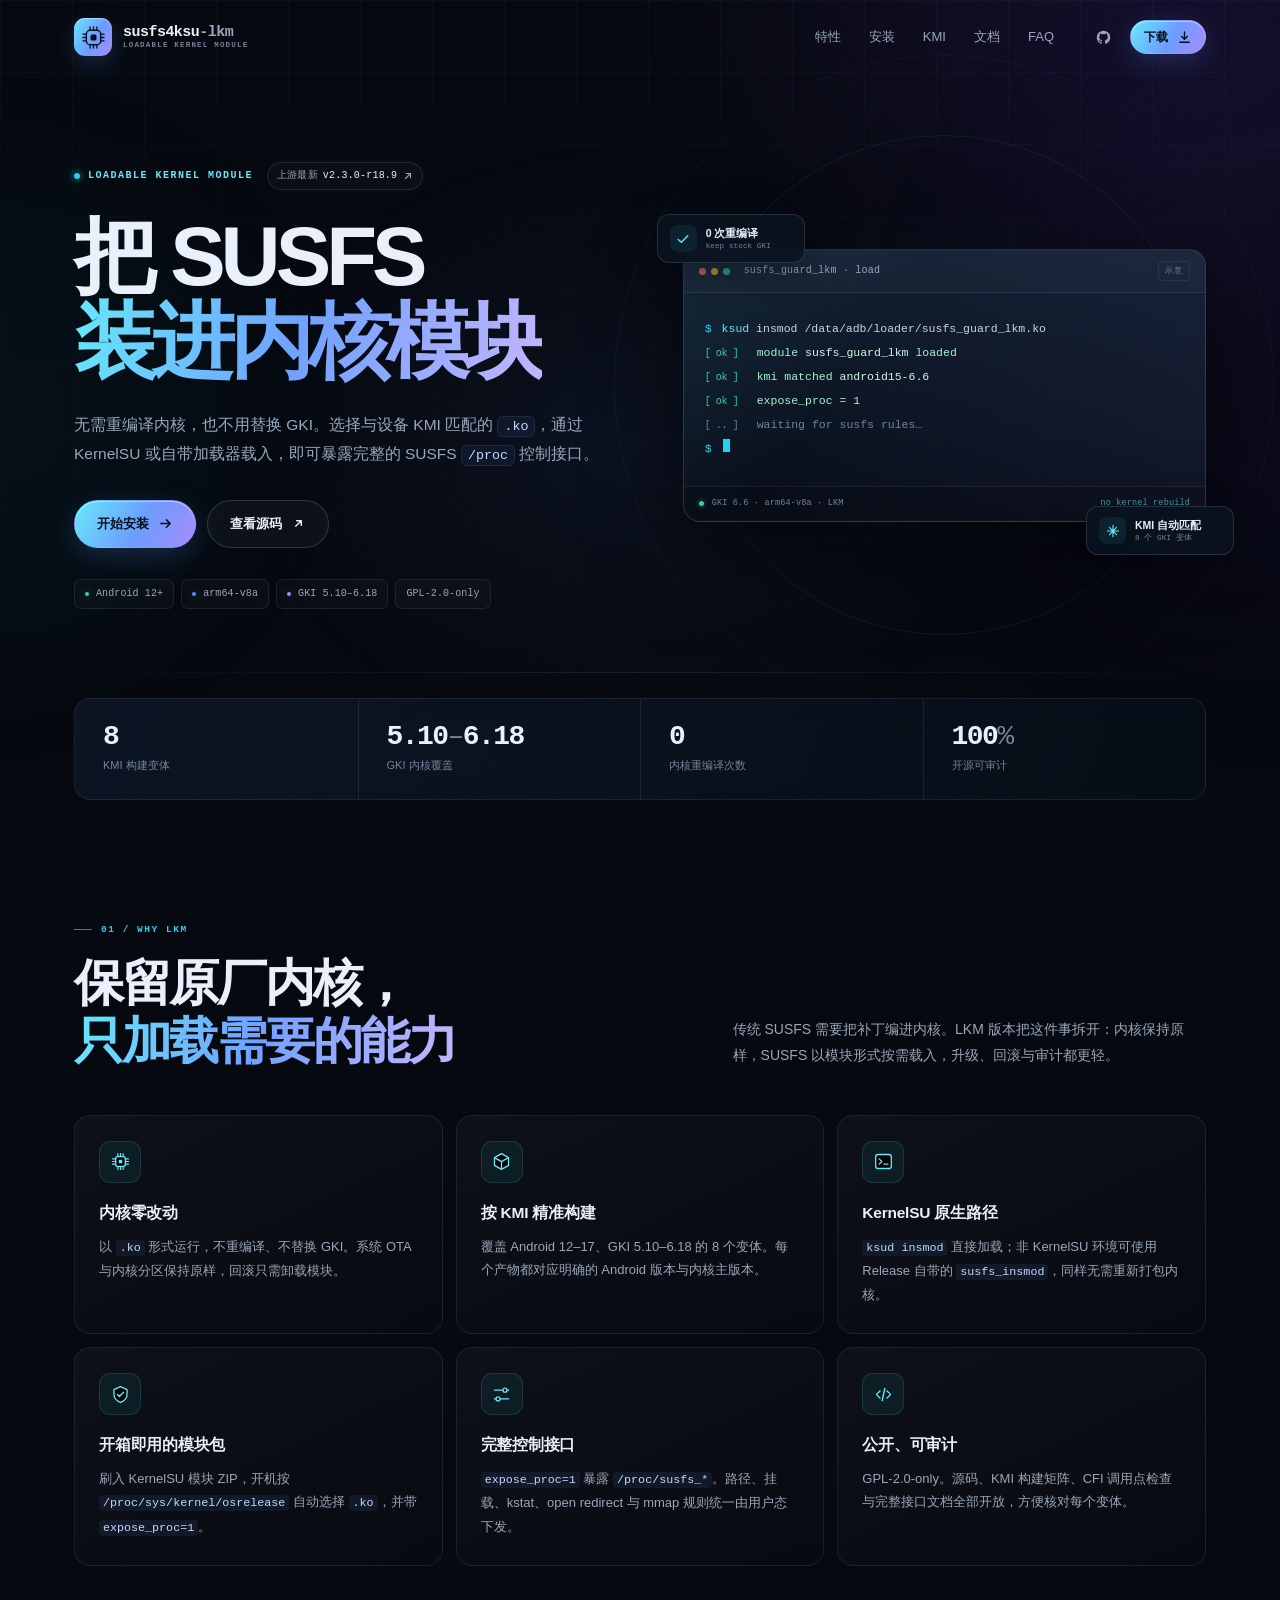
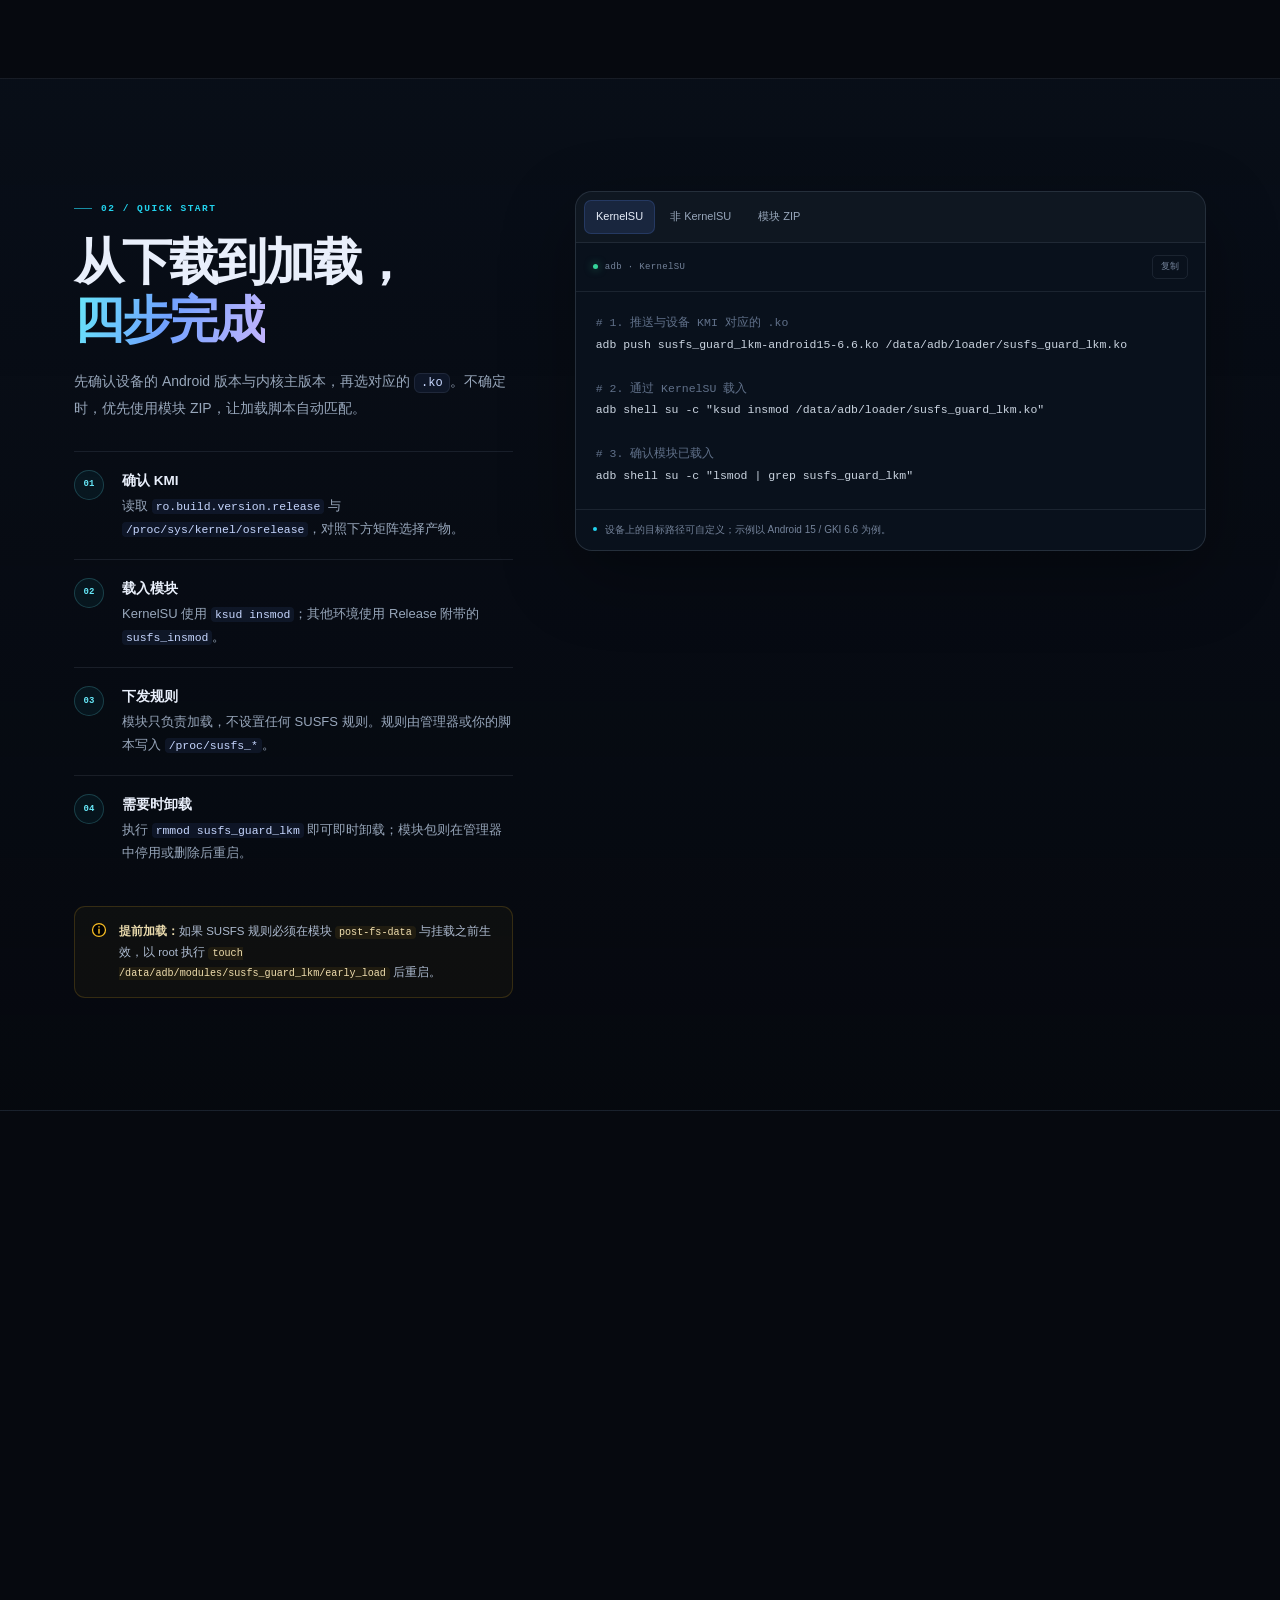
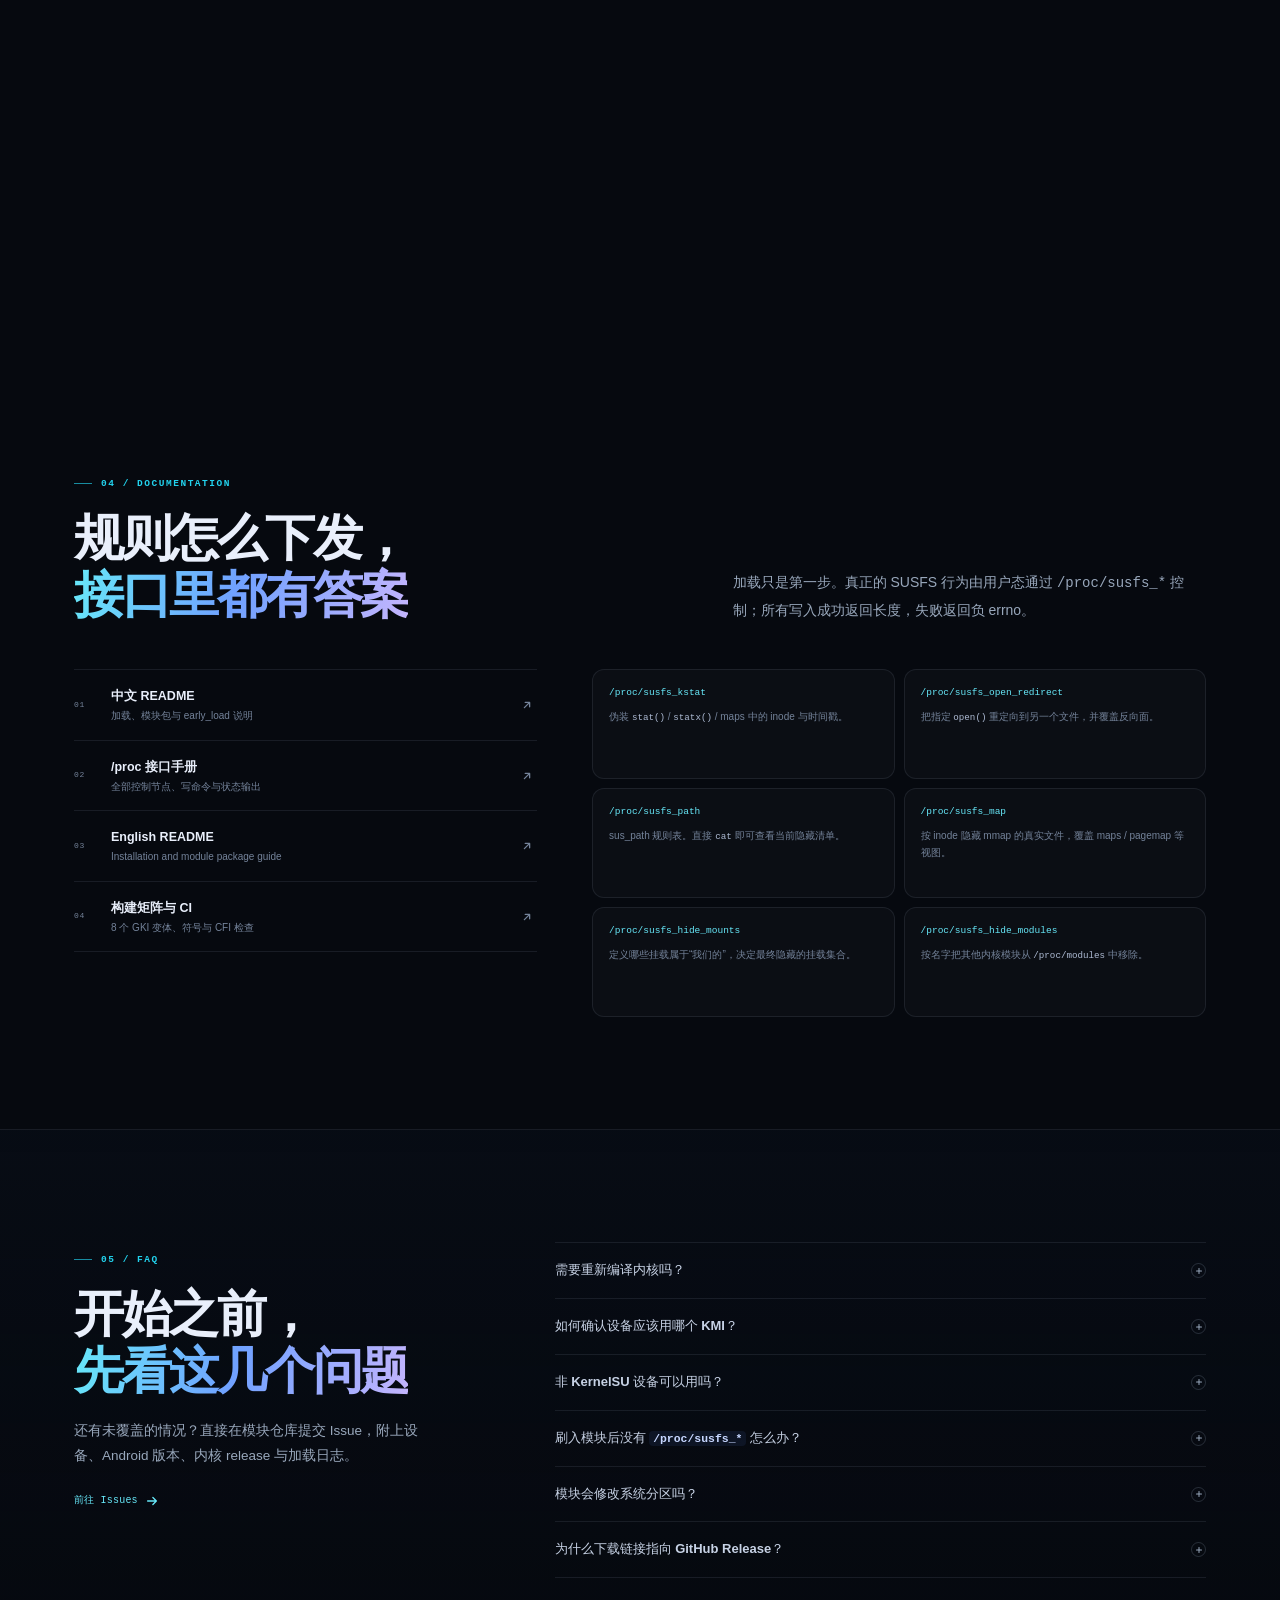
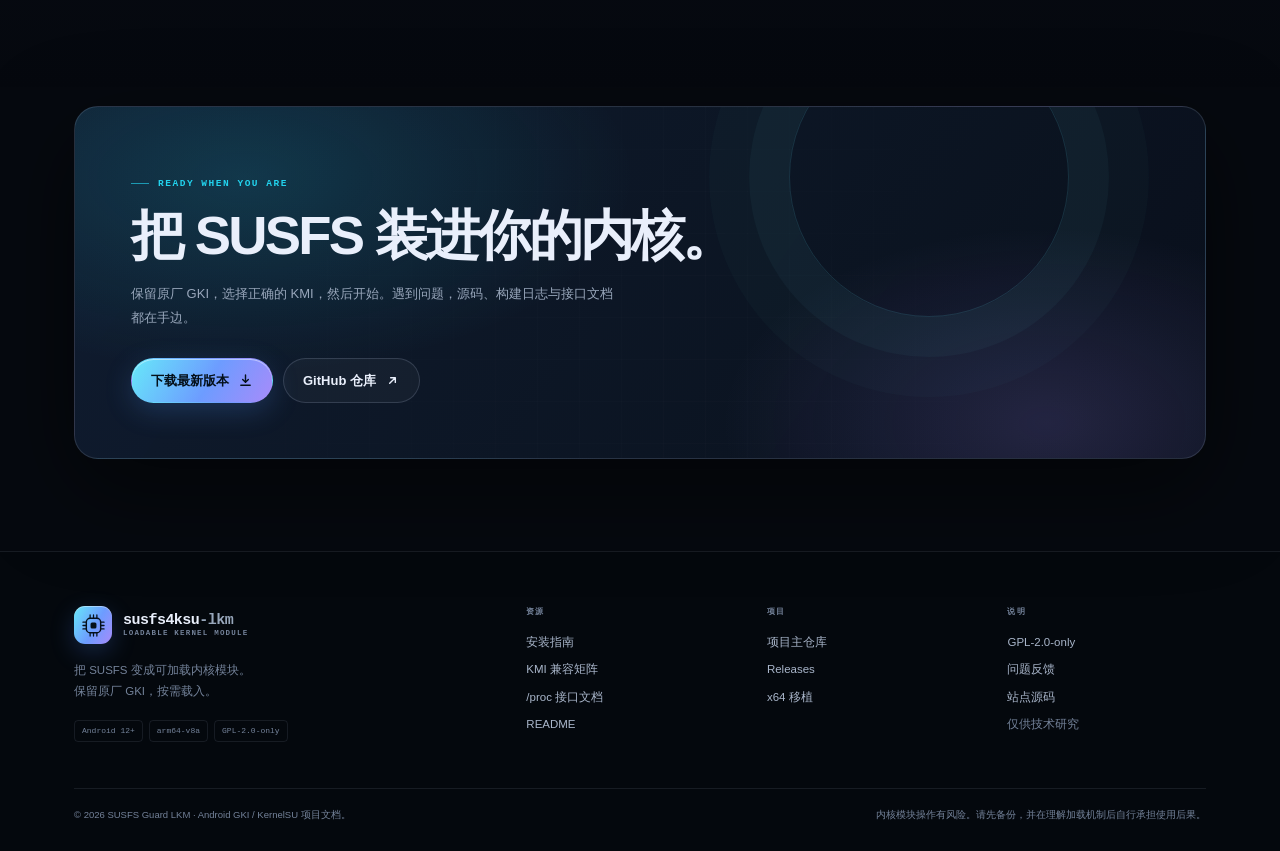
==== commit bfc18f26: "chore: deploy site under upstream Pages URL" ====
--- a/index.html
+++ b/index.html
@@ -14,10 +14,10 @@
   </script>
   <title>SUSFS Guard LKM — 无需重编译内核的 SUSFS</title>
   <meta name="description" content="SUSFS 的可加载内核模块移植版：无需重编译内核，支持 Android 12+、arm64-v8a、GKI 5.10–6.18，通过 KernelSU 或自带加载器载入。">
-  <meta name="author" content="supervooc">
+  <meta name="author" content="inforcqb">
   <meta name="theme-color" content="#06090f">
   <meta name="color-scheme" content="dark">
-  <link rel="canonical" href="https://supervooc.github.io/susfs4ksu-lkm-site/">
+  <link rel="canonical" href="https://inforcqb.github.io/susfs4ksu-for-lkm/">
   <link rel="icon" href="assets/favicon.svg" type="image/svg+xml">
   <link rel="manifest" href="manifest.webmanifest">
   <link rel="stylesheet" href="assets/styles.css">
@@ -28,8 +28,8 @@
   <meta property="og:site_name" content="SUSFS Guard LKM">
   <meta property="og:title" content="SUSFS Guard LKM — 无需重编译内核的 SUSFS">
   <meta property="og:description" content="把 SUSFS 装进可加载内核模块：保留原厂 GKI，支持 Android 12+ 与 5.10–6.18，KernelSU / 非 KernelSU 均可加载。">
-  <meta property="og:url" content="https://supervooc.github.io/susfs4ksu-lkm-site/">
-  <meta property="og:image" content="https://supervooc.github.io/susfs4ksu-lkm-site/assets/og.png">
+  <meta property="og:url" content="https://inforcqb.github.io/susfs4ksu-for-lkm/">
+  <meta property="og:image" content="https://inforcqb.github.io/susfs4ksu-for-lkm/assets/og.png">
   <meta property="og:image:type" content="image/png">
   <meta property="og:image:width" content="1200">
   <meta property="og:image:height" content="630">
@@ -37,7 +37,7 @@
   <meta name="twitter:card" content="summary_large_image">
   <meta name="twitter:title" content="SUSFS Guard LKM — 无需重编译内核的 SUSFS">
   <meta name="twitter:description" content="把 SUSFS 装进可加载内核模块：保留原厂 GKI，支持 Android 12+ 与 5.10–6.18。">
-  <meta name="twitter:image" content="https://supervooc.github.io/susfs4ksu-lkm-site/assets/og.png">
+  <meta name="twitter:image" content="https://inforcqb.github.io/susfs4ksu-for-lkm/assets/og.png">
   <meta name="twitter:image:alt" content="SUSFS Guard LKM — 无需重编译内核，直接加载内核模块">
 
   <script type="application/ld+json">
@@ -49,9 +49,9 @@
     "applicationCategory": "DeveloperApplication",
     "operatingSystem": "Android 12+",
     "description": "SUSFS 的可加载内核模块移植版，支持 arm64-v8a 与 GKI 5.10–6.18。",
-    "url": "https://supervooc.github.io/susfs4ksu-lkm-site/",
+    "url": "https://inforcqb.github.io/susfs4ksu-for-lkm/",
     "downloadUrl": "https://github.com/inforcqb/susfs4ksu-for-lkm/releases/latest",
-    "codeRepository": "https://github.com/supervooc/susfs4ksu-lkm",
+    "codeRepository": "https://github.com/inforcqb/susfs4ksu-for-lkm",
     "license": "https://www.gnu.org/licenses/old-licenses/gpl-2.0.html",
     "offers": {
       "@type": "Offer",
@@ -93,7 +93,7 @@
       </nav>
 
       <div class="header-actions">
-        <a class="icon-link" href="https://github.com/supervooc/susfs4ksu-lkm" target="_blank" rel="noopener noreferrer" aria-label="查看 GitHub 源码">
+        <a class="icon-link" href="https://github.com/inforcqb/susfs4ksu-for-lkm" target="_blank" rel="noopener noreferrer" aria-label="查看 GitHub 源码">
           <svg viewBox="0 0 24 24" aria-hidden="true"><path d="M12 2.5a9.5 9.5 0 0 0-3 18.52c.48.09.65-.2.65-.46v-1.8c-2.66.58-3.22-1.13-3.22-1.13-.44-1.1-1.06-1.4-1.06-1.4-.86-.59.07-.58.07-.58.96.07 1.46.98 1.46.98.85 1.45 2.22 1.03 2.76.79.09-.62.33-1.03.6-1.27-2.12-.24-4.35-1.06-4.35-4.72 0-1.04.37-1.9.98-2.57-.1-.24-.43-1.21.09-2.53 0 0 .8-.26 2.62.98a9.1 9.1 0 0 1 4.77 0c1.82-1.24 2.62-.98 2.62-.98.52 1.32.19 2.29.09 2.53.61.67.98 1.53.98 2.57 0 3.67-2.23 4.48-4.36 4.71.34.3.65.88.65 1.78v2.64c0 .26.17.55.66.46A9.5 9.5 0 0 0 12 2.5Z" fill="currentColor"/></svg>
         </a>
         <a class="btn btn-primary btn-small" href="https://github.com/inforcqb/susfs4ksu-for-lkm/releases/latest" target="_blank" rel="noopener noreferrer">
@@ -128,7 +128,7 @@
               开始安装
               <svg viewBox="0 0 16 16" aria-hidden="true"><path d="M3 8h10m0 0-4-4m4 4-4 4" fill="none" stroke="currentColor" stroke-width="1.6" stroke-linecap="round" stroke-linejoin="round"/></svg>
             </a>
-            <a class="btn btn-secondary" href="https://github.com/supervooc/susfs4ksu-lkm" target="_blank" rel="noopener noreferrer">
+            <a class="btn btn-secondary" href="https://github.com/inforcqb/susfs4ksu-for-lkm" target="_blank" rel="noopener noreferrer">
               查看源码
               <svg viewBox="0 0 16 16" aria-hidden="true"><path d="M5 11 11 5M6 5h5v5" fill="none" stroke="currentColor" stroke-width="1.5" stroke-linecap="round" stroke-linejoin="round"/></svg>
             </a>
@@ -504,22 +504,22 @@
 
         <div class="docs-grid">
           <div class="doc-list reveal">
-            <a class="doc-link" href="https://github.com/supervooc/susfs4ksu-lkm/blob/main/README.md" target="_blank" rel="noopener noreferrer">
+            <a class="doc-link" href="https://github.com/inforcqb/susfs4ksu-for-lkm/blob/main/README.md" target="_blank" rel="noopener noreferrer">
               <span class="doc-index">01</span>
               <span><strong>中文 README</strong><small>加载、模块包与 early_load 说明</small></span>
               <svg viewBox="0 0 16 16" aria-hidden="true"><path d="M5 11 11 5M6 5h5v5" fill="none" stroke="currentColor" stroke-width="1.5" stroke-linecap="round" stroke-linejoin="round"/></svg>
             </a>
-            <a class="doc-link" href="https://github.com/supervooc/susfs4ksu-lkm/blob/main/PROC_INTERFACES.md" target="_blank" rel="noopener noreferrer">
+            <a class="doc-link" href="https://github.com/inforcqb/susfs4ksu-for-lkm/blob/main/PROC_INTERFACES.md" target="_blank" rel="noopener noreferrer">
               <span class="doc-index">02</span>
               <span><strong>/proc 接口手册</strong><small>全部控制节点、写命令与状态输出</small></span>
               <svg viewBox="0 0 16 16" aria-hidden="true"><path d="M5 11 11 5M6 5h5v5" fill="none" stroke="currentColor" stroke-width="1.5" stroke-linecap="round" stroke-linejoin="round"/></svg>
             </a>
-            <a class="doc-link" href="https://github.com/supervooc/susfs4ksu-lkm/blob/main/README.en.md" target="_blank" rel="noopener noreferrer">
+            <a class="doc-link" href="https://github.com/inforcqb/susfs4ksu-for-lkm/blob/main/README.en.md" target="_blank" rel="noopener noreferrer">
               <span class="doc-index">03</span>
               <span><strong>English README</strong><small>Installation and module package guide</small></span>
               <svg viewBox="0 0 16 16" aria-hidden="true"><path d="M5 11 11 5M6 5h5v5" fill="none" stroke="currentColor" stroke-width="1.5" stroke-linecap="round" stroke-linejoin="round"/></svg>
             </a>
-            <a class="doc-link" href="https://github.com/supervooc/susfs4ksu-lkm/blob/main/.github/workflows/build-ddk.yml" target="_blank" rel="noopener noreferrer">
+            <a class="doc-link" href="https://github.com/inforcqb/susfs4ksu-for-lkm/blob/main/.github/workflows/build-ddk.yml" target="_blank" rel="noopener noreferrer">
               <span class="doc-index">04</span>
               <span><strong>构建矩阵与 CI</strong><small>8 个 GKI 变体、符号与 CFI 检查</small></span>
               <svg viewBox="0 0 16 16" aria-hidden="true"><path d="M5 11 11 5M6 5h5v5" fill="none" stroke="currentColor" stroke-width="1.5" stroke-linecap="round" stroke-linejoin="round"/></svg>
@@ -527,27 +527,27 @@
           </div>
 
           <div class="interface-grid reveal">
-            <a class="interface-card" href="https://github.com/supervooc/susfs4ksu-lkm/blob/main/PROC_INTERFACES.md" target="_blank" rel="noopener noreferrer">
+            <a class="interface-card" href="https://github.com/inforcqb/susfs4ksu-for-lkm/blob/main/PROC_INTERFACES.md" target="_blank" rel="noopener noreferrer">
               <code>/proc/susfs_kstat</code>
               <p>伪装 <code>stat()</code> / <code>statx()</code> / maps 中的 inode 与时间戳。</p>
             </a>
-            <a class="interface-card" href="https://github.com/supervooc/susfs4ksu-lkm/blob/main/PROC_INTERFACES.md" target="_blank" rel="noopener noreferrer">
+            <a class="interface-card" href="https://github.com/inforcqb/susfs4ksu-for-lkm/blob/main/PROC_INTERFACES.md" target="_blank" rel="noopener noreferrer">
               <code>/proc/susfs_open_redirect</code>
               <p>把指定 <code>open()</code> 重定向到另一个文件，并覆盖反向面。</p>
             </a>
-            <a class="interface-card" href="https://github.com/supervooc/susfs4ksu-lkm/blob/main/PROC_INTERFACES.md" target="_blank" rel="noopener noreferrer">
+            <a class="interface-card" href="https://github.com/inforcqb/susfs4ksu-for-lkm/blob/main/PROC_INTERFACES.md" target="_blank" rel="noopener noreferrer">
               <code>/proc/susfs_path</code>
               <p>sus_path 规则表。直接 <code>cat</code> 即可查看当前隐藏清单。</p>
             </a>
-            <a class="interface-card" href="https://github.com/supervooc/susfs4ksu-lkm/blob/main/PROC_INTERFACES.md" target="_blank" rel="noopener noreferrer">
+            <a class="interface-card" href="https://github.com/inforcqb/susfs4ksu-for-lkm/blob/main/PROC_INTERFACES.md" target="_blank" rel="noopener noreferrer">
               <code>/proc/susfs_map</code>
               <p>按 inode 隐藏 mmap 的真实文件，覆盖 maps / pagemap 等视图。</p>
             </a>
-            <a class="interface-card" href="https://github.com/supervooc/susfs4ksu-lkm/blob/main/PROC_INTERFACES.md" target="_blank" rel="noopener noreferrer">
+            <a class="interface-card" href="https://github.com/inforcqb/susfs4ksu-for-lkm/blob/main/PROC_INTERFACES.md" target="_blank" rel="noopener noreferrer">
               <code>/proc/susfs_hide_mounts</code>
               <p>定义哪些挂载属于“我们的”，决定最终隐藏的挂载集合。</p>
             </a>
-            <a class="interface-card" href="https://github.com/supervooc/susfs4ksu-lkm/blob/main/PROC_INTERFACES.md" target="_blank" rel="noopener noreferrer">
+            <a class="interface-card" href="https://github.com/inforcqb/susfs4ksu-for-lkm/blob/main/PROC_INTERFACES.md" target="_blank" rel="noopener noreferrer">
               <code>/proc/susfs_hide_modules</code>
               <p>按名字把其他内核模块从 <code>/proc/modules</code> 中移除。</p>
             </a>
@@ -562,7 +562,7 @@
           <span class="section-kicker">05 / FAQ</span>
           <h2 id="faq-title">开始之前，<br><span class="text-gradient">先看这几个问题</span></h2>
           <p>还有未覆盖的情况？直接在模块仓库提交 Issue，附上设备、Android 版本、内核 release 与加载日志。</p>
-          <a class="text-link" href="https://github.com/supervooc/susfs4ksu-lkm/issues" target="_blank" rel="noopener noreferrer">
+          <a class="text-link" href="https://github.com/inforcqb/susfs4ksu-for-lkm/issues" target="_blank" rel="noopener noreferrer">
             前往 Issues
             <svg viewBox="0 0 16 16" aria-hidden="true"><path d="M3 8h10m0 0-4-4m4 4-4 4" fill="none" stroke="currentColor" stroke-width="1.5" stroke-linecap="round" stroke-linejoin="round"/></svg>
           </a>
@@ -590,8 +590,8 @@
             <p>不会写入内核分区。手动方式只在运行时载入 LKM；模块 ZIP 也只增加 KernelSU 模块目录下的加载脚本与产物，停用或删除后重启即可恢复。</p>
           </details>
           <details>
-            <summary><span>为什么下载链接指向上游仓库？</span><span class="faq-plus" aria-hidden="true"></span></summary>
-            <p>本 fork 没有单独发布二进制，实际构建产物由上游 <code>inforcqb/susfs4ksu-for-lkm</code> 的 Release 提供。本站不镜像、不重打包这些文件，下载后请自行校验来源。</p>
+            <summary><span>为什么下载链接指向 GitHub Release？</span><span class="faq-plus" aria-hidden="true"></span></summary>
+            <p>本站不单独发布二进制，实际构建产物由 <code>inforcqb/susfs4ksu-for-lkm</code> 的 Release 提供。站点不镜像、不重打包这些文件，下载后请自行校验来源。</p>
           </details>
         </div>
       </div>
@@ -608,7 +608,7 @@
             下载最新版本
             <svg viewBox="0 0 16 16" aria-hidden="true"><path d="M8 2v8m0 0 3-3m-3 3L5 7M3 13h10" fill="none" stroke="currentColor" stroke-width="1.5" stroke-linecap="round" stroke-linejoin="round"/></svg>
           </a>
-          <a class="btn btn-secondary" href="https://github.com/supervooc/susfs4ksu-lkm" target="_blank" rel="noopener noreferrer">
+          <a class="btn btn-secondary" href="https://github.com/inforcqb/susfs4ksu-for-lkm" target="_blank" rel="noopener noreferrer">
             GitHub 仓库
             <svg viewBox="0 0 16 16" aria-hidden="true"><path d="M5 11 11 5M6 5h5v5" fill="none" stroke="currentColor" stroke-width="1.5" stroke-linecap="round" stroke-linejoin="round"/></svg>
           </a>
@@ -647,29 +647,28 @@
           <h3>资源</h3>
           <a href="#install">安装指南</a>
           <a href="#kmi">KMI 兼容矩阵</a>
-          <a href="https://github.com/supervooc/susfs4ksu-lkm/blob/main/PROC_INTERFACES.md" target="_blank" rel="noopener noreferrer">/proc 接口文档</a>
-          <a href="https://github.com/supervooc/susfs4ksu-lkm/blob/main/README.md" target="_blank" rel="noopener noreferrer">README</a>
+          <a href="https://github.com/inforcqb/susfs4ksu-for-lkm/blob/main/PROC_INTERFACES.md" target="_blank" rel="noopener noreferrer">/proc 接口文档</a>
+          <a href="https://github.com/inforcqb/susfs4ksu-for-lkm/blob/main/README.md" target="_blank" rel="noopener noreferrer">README</a>
         </div>
 
         <div class="footer-col">
           <h3>项目</h3>
-          <a href="https://github.com/supervooc/susfs4ksu-lkm" target="_blank" rel="noopener noreferrer">本站 fork</a>
-          <a href="https://github.com/inforcqb/susfs4ksu-for-lkm" target="_blank" rel="noopener noreferrer">上游仓库</a>
+          <a href="https://github.com/inforcqb/susfs4ksu-for-lkm" target="_blank" rel="noopener noreferrer">项目主仓库</a>
           <a href="https://github.com/inforcqb/susfs4ksu-for-lkm/releases" target="_blank" rel="noopener noreferrer">Releases</a>
           <a href="https://github.com/ymuuuu/susfs4ksu-lkm-x64" target="_blank" rel="noopener noreferrer">x64 移植</a>
         </div>
 
         <div class="footer-col">
           <h3>说明</h3>
-          <a href="https://github.com/supervooc/susfs4ksu-lkm/blob/main/LICENSE" target="_blank" rel="noopener noreferrer">GPL-2.0-only</a>
-          <a href="https://github.com/supervooc/susfs4ksu-lkm/issues" target="_blank" rel="noopener noreferrer">问题反馈</a>
-          <a href="https://github.com/supervooc/susfs4ksu-lkm-site" target="_blank" rel="noopener noreferrer">站点源码</a>
+          <a href="https://github.com/inforcqb/susfs4ksu-for-lkm/blob/main/LICENSE" target="_blank" rel="noopener noreferrer">GPL-2.0-only</a>
+          <a href="https://github.com/inforcqb/susfs4ksu-for-lkm/issues" target="_blank" rel="noopener noreferrer">问题反馈</a>
+          <a href="https://github.com/inforcqb/susfs4ksu-for-lkm/tree/gh-pages" target="_blank" rel="noopener noreferrer">站点源码</a>
           <span class="footer-static">仅供技术研究</span>
         </div>
       </div>
 
       <div class="footer-bottom">
-        <p>© <span data-year>2026</span> SUSFS Guard LKM · 独立展示站点，不代表上游官方。</p>
+        <p>© <span data-year>2026</span> SUSFS Guard LKM · Android GKI / KernelSU 项目文档。</p>
         <p class="footer-disclaimer">内核模块操作有风险。请先备份，并在理解加载机制后自行承担使用后果。</p>
       </div>
     </div>
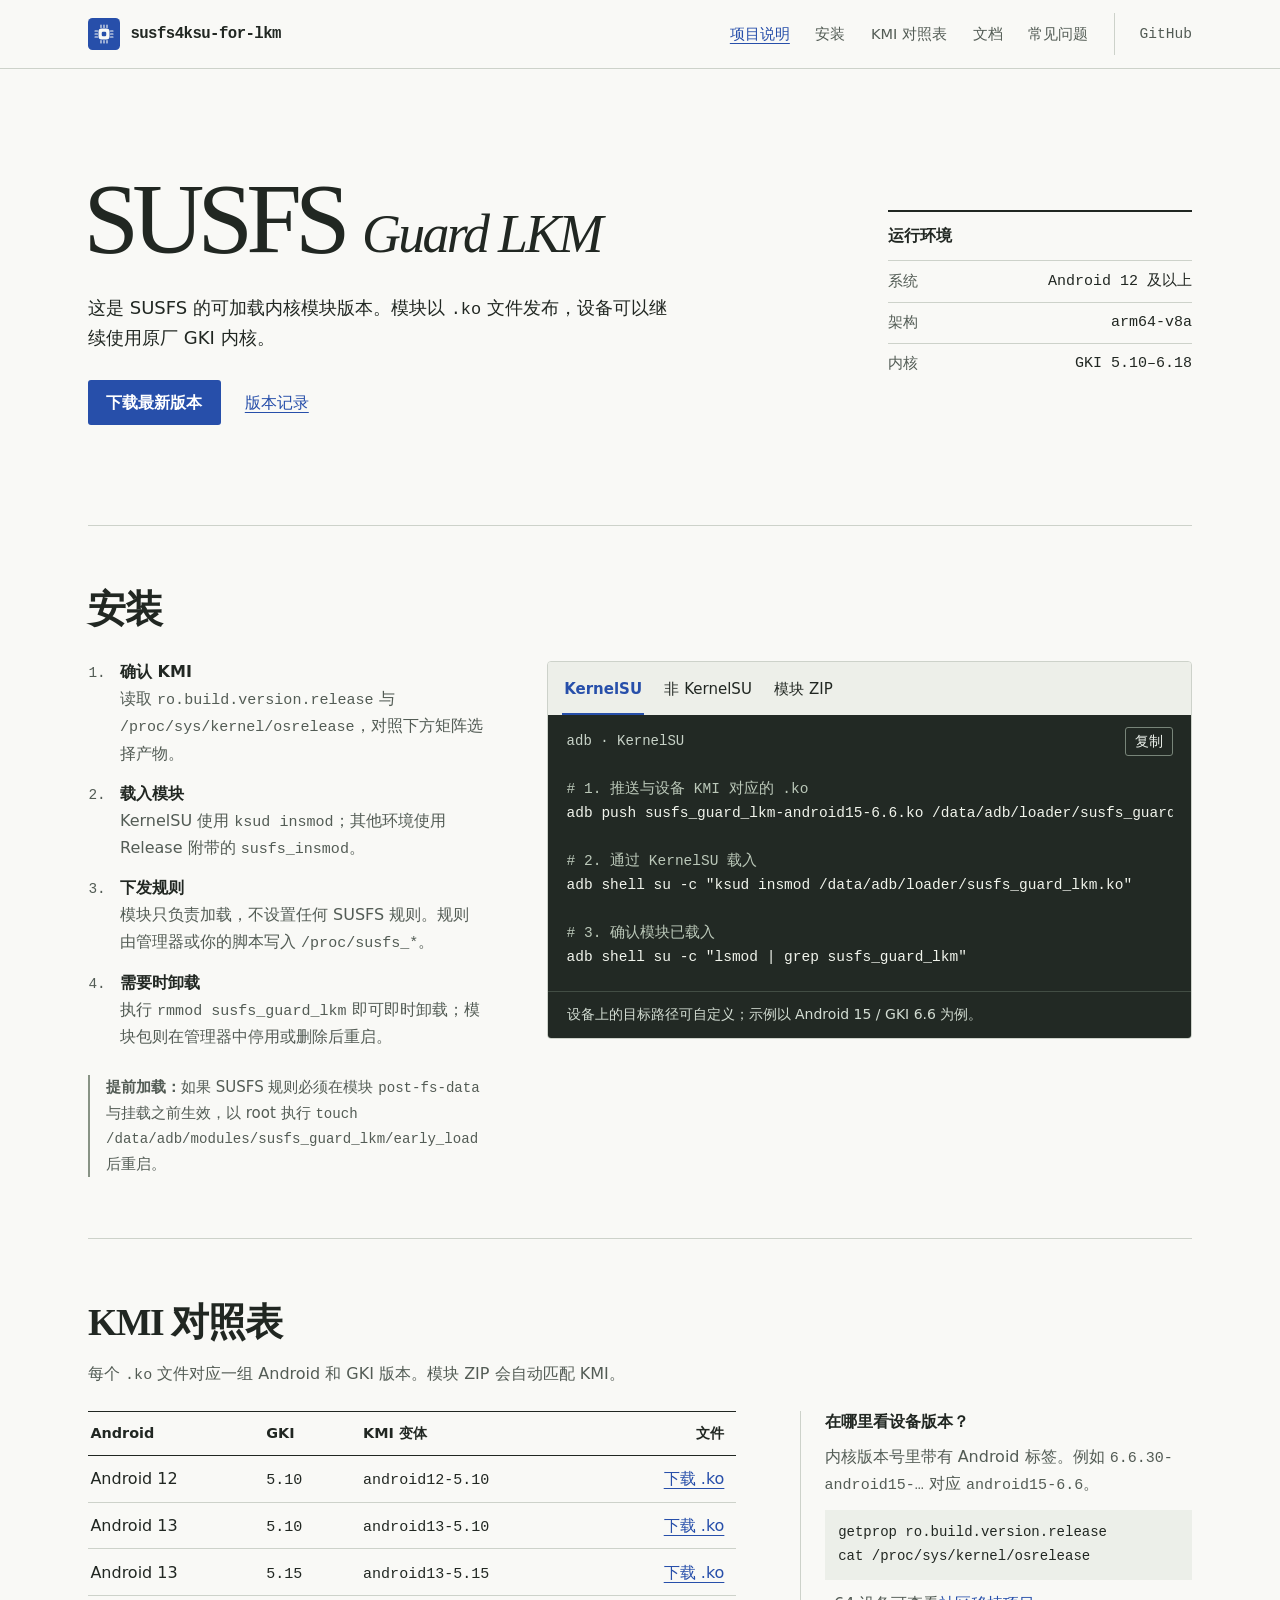
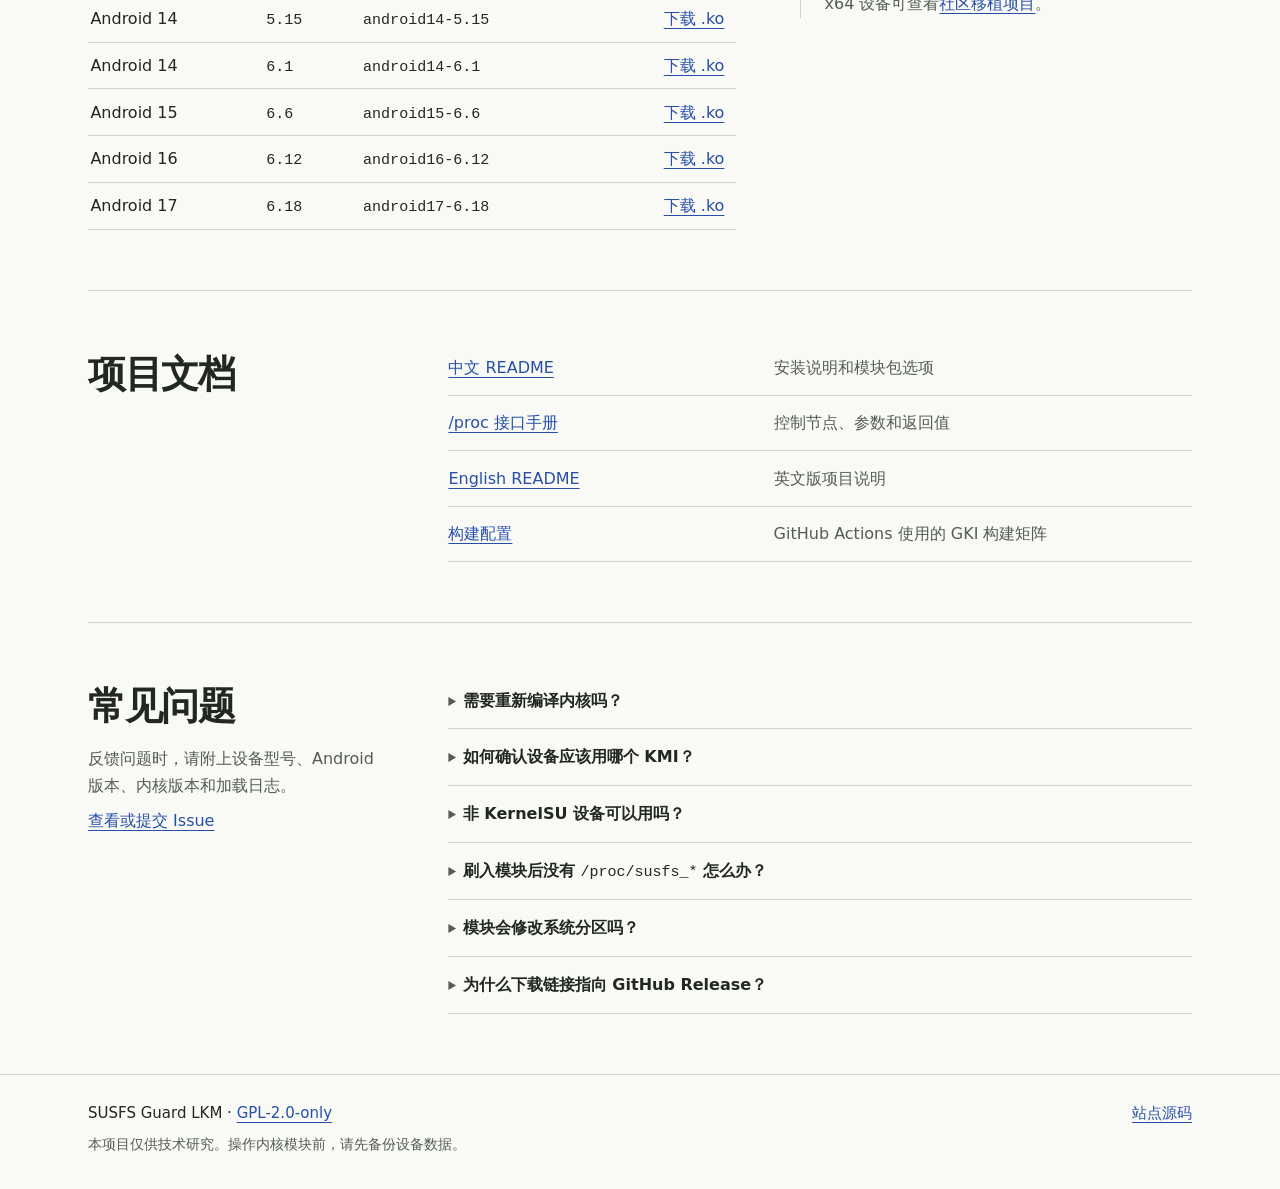
==== commit a7b609bf: "docs(pages): simplify the project homepage and navigation" ====
--- a/index.html
+++ b/index.html
@@ -3,31 +3,21 @@
 <head>
   <meta charset="utf-8">
   <meta name="viewport" content="width=device-width, initial-scale=1">
-  <script>
-    document.documentElement.classList.add('js');
-    window.setTimeout(function () {
-      if (document.querySelector('.reveal.is-visible')) return;
-      document.querySelectorAll('.reveal').forEach(function (el) {
-        el.classList.add('is-visible');
-      });
-    }, 1400);
-  </script>
-  <title>SUSFS Guard LKM — 无需重编译内核的 SUSFS</title>
-  <meta name="description" content="SUSFS 的可加载内核模块移植版：无需重编译内核，支持 Android 12+、arm64-v8a、GKI 5.10–6.18，通过 KernelSU 或自带加载器载入。">
+  <title>SUSFS Guard LKM · 项目文档</title>
+  <meta name="description" content="SUSFS 可加载内核模块的项目文档，包括安装说明、Android GKI 兼容表和接口参考。">
   <meta name="author" content="inforcqb">
-  <meta name="theme-color" content="#06090f">
-  <meta name="color-scheme" content="dark">
+  <meta name="theme-color" content="#f9f9f6">
+  <meta name="color-scheme" content="light">
   <link rel="canonical" href="https://inforcqb.github.io/susfs4ksu-for-lkm/">
   <link rel="icon" href="assets/favicon.svg" type="image/svg+xml">
   <link rel="manifest" href="manifest.webmanifest">
   <link rel="stylesheet" href="assets/styles.css">
-  <noscript><style>.js .reveal{opacity:1!important;transform:none!important}</style></noscript>
 
   <meta property="og:type" content="website">
   <meta property="og:locale" content="zh_CN">
   <meta property="og:site_name" content="SUSFS Guard LKM">
-  <meta property="og:title" content="SUSFS Guard LKM — 无需重编译内核的 SUSFS">
-  <meta property="og:description" content="把 SUSFS 装进可加载内核模块：保留原厂 GKI，支持 Android 12+ 与 5.10–6.18，KernelSU / 非 KernelSU 均可加载。">
+  <meta property="og:title" content="SUSFS Guard LKM · 项目文档">
+  <meta property="og:description" content="SUSFS 可加载内核模块的项目文档，包括安装说明、Android GKI 兼容表和接口参考。">
   <meta property="og:url" content="https://inforcqb.github.io/susfs4ksu-for-lkm/">
   <meta property="og:image" content="https://inforcqb.github.io/susfs4ksu-for-lkm/assets/og.png">
   <meta property="og:image:type" content="image/png">
@@ -35,8 +25,8 @@
   <meta property="og:image:height" content="630">
   <meta property="og:image:alt" content="SUSFS Guard LKM — 无需重编译内核，直接加载内核模块">
   <meta name="twitter:card" content="summary_large_image">
-  <meta name="twitter:title" content="SUSFS Guard LKM — 无需重编译内核的 SUSFS">
-  <meta name="twitter:description" content="把 SUSFS 装进可加载内核模块：保留原厂 GKI，支持 Android 12+ 与 5.10–6.18。">
+  <meta name="twitter:title" content="SUSFS Guard LKM · 项目文档">
+  <meta name="twitter:description" content="SUSFS 可加载内核模块的项目文档，包括安装说明、Android GKI 兼容表和接口参考。">
   <meta name="twitter:image" content="https://inforcqb.github.io/susfs4ksu-for-lkm/assets/og.png">
   <meta name="twitter:image:alt" content="SUSFS Guard LKM — 无需重编译内核，直接加载内核模块">
 
@@ -61,245 +51,70 @@
   }
   </script>
 </head>
-<body>
-  <a class="skip-link" href="#main">跳到主要内容</a>
-  <div class="page-grid" aria-hidden="true"></div>
-  <div class="page-glow page-glow-a" aria-hidden="true"></div>
-  <div class="page-glow page-glow-b" aria-hidden="true"></div>
-
-  <header class="site-header" id="top">
+<body id="top">
+  <a class="skip-link" href="#main">跳到正文</a>
+  <header class="site-header">
     <div class="container header-inner">
-      <a class="brand" href="#top">
-        <span class="brand-mark" aria-hidden="true">
-          <svg viewBox="0 0 32 32" fill="none">
-            <rect x="7.5" y="7.5" width="17" height="17" rx="4.5" stroke="currentColor" stroke-width="1.7"/>
-            <rect x="12.5" y="12.5" width="7" height="7" rx="1.8" fill="currentColor"/>
-            <path d="M12 3.5v4M16 3.5v4M20 3.5v4M12 24.5v4M16 24.5v4M20 24.5v4M3.5 12h4M3.5 16h4M3.5 20h4M24.5 12h4M24.5 16h4M24.5 20h4" stroke="currentColor" stroke-width="1.5" stroke-linecap="round"/>
-          </svg>
-        </span>
-        <span class="brand-copy">
-          <strong>susfs4ksu<span>-lkm</span></strong>
-          <small>LOADABLE KERNEL MODULE</small>
-        </span>
-        <span class="sr-only">首页</span>
+      <a class="brand" href="#top" aria-label="susfs4ksu-for-lkm 首页">
+        <img src="assets/favicon.svg" width="32" height="32" alt="">
+        <span>susfs4ksu-for-lkm</span>
       </a>
-
+      <button class="nav-toggle" type="button" aria-expanded="false" aria-controls="site-nav" aria-label="打开导航">目录</button>
       <nav class="site-nav" id="site-nav" aria-label="主导航">
-        <a href="#features">特性</a>
+        <a href="#features">项目说明</a>
         <a href="#install">安装</a>
-        <a href="#kmi">KMI</a>
+        <a href="#kmi">KMI 对照表</a>
         <a href="#docs">文档</a>
-        <a href="#faq">FAQ</a>
+        <a href="#faq">常见问题</a>
+        <a class="repo-link" href="https://github.com/inforcqb/susfs4ksu-for-lkm">GitHub</a>
       </nav>
-
-      <div class="header-actions">
-        <a class="icon-link" href="https://github.com/inforcqb/susfs4ksu-for-lkm" target="_blank" rel="noopener noreferrer" aria-label="查看 GitHub 源码">
-          <svg viewBox="0 0 24 24" aria-hidden="true"><path d="M12 2.5a9.5 9.5 0 0 0-3 18.52c.48.09.65-.2.65-.46v-1.8c-2.66.58-3.22-1.13-3.22-1.13-.44-1.1-1.06-1.4-1.06-1.4-.86-.59.07-.58.07-.58.96.07 1.46.98 1.46.98.85 1.45 2.22 1.03 2.76.79.09-.62.33-1.03.6-1.27-2.12-.24-4.35-1.06-4.35-4.72 0-1.04.37-1.9.98-2.57-.1-.24-.43-1.21.09-2.53 0 0 .8-.26 2.62.98a9.1 9.1 0 0 1 4.77 0c1.82-1.24 2.62-.98 2.62-.98.52 1.32.19 2.29.09 2.53.61.67.98 1.53.98 2.57 0 3.67-2.23 4.48-4.36 4.71.34.3.65.88.65 1.78v2.64c0 .26.17.55.66.46A9.5 9.5 0 0 0 12 2.5Z" fill="currentColor"/></svg>
-        </a>
-        <a class="btn btn-primary btn-small" href="https://github.com/inforcqb/susfs4ksu-for-lkm/releases/latest" target="_blank" rel="noopener noreferrer">
-          下载
-          <svg viewBox="0 0 16 16" aria-hidden="true"><path d="M8 2v8m0 0 3-3m-3 3L5 7M3 13h10" fill="none" stroke="currentColor" stroke-width="1.5" stroke-linecap="round" stroke-linejoin="round"/></svg>
-        </a>
-        <button class="nav-toggle" type="button" aria-expanded="false" aria-controls="site-nav" aria-label="打开导航">
-          <span></span><span></span>
-        </button>
-      </div>
     </div>
   </header>
 
-  <main id="main">
-    <section class="hero" aria-labelledby="hero-title">
-      <div class="hero-aura" aria-hidden="true"></div>
-      <div class="container hero-grid">
-        <div class="hero-copy">
-          <div class="hero-badges reveal">
-            <span class="eyebrow"><span class="eyebrow-dot"></span>LOADABLE KERNEL MODULE</span>
-            <a class="release-pill" href="https://github.com/inforcqb/susfs4ksu-for-lkm/releases" target="_blank" rel="noopener noreferrer">
-              上游最新 <strong>v2.3.0-r18.9</strong>
-              <svg viewBox="0 0 12 12" aria-hidden="true"><path d="M3 9 9 3M4 3h5v5" fill="none" stroke="currentColor" stroke-width="1.3" stroke-linecap="round" stroke-linejoin="round"/></svg>
-            </a>
-          </div>
-
-          <h1 id="hero-title" class="reveal">把 SUSFS<br><span class="text-gradient">装进内核模块</span></h1>
-          <p class="hero-lede reveal">无需重编译内核，也不用替换 GKI。选择与设备 KMI 匹配的 <code>.ko</code>，通过 KernelSU 或自带加载器载入，即可暴露完整的 SUSFS <code>/proc</code> 控制接口。</p>
-
-          <div class="hero-actions reveal">
-            <a class="btn btn-primary" href="#install">
-              开始安装
-              <svg viewBox="0 0 16 16" aria-hidden="true"><path d="M3 8h10m0 0-4-4m4 4-4 4" fill="none" stroke="currentColor" stroke-width="1.6" stroke-linecap="round" stroke-linejoin="round"/></svg>
-            </a>
-            <a class="btn btn-secondary" href="https://github.com/inforcqb/susfs4ksu-for-lkm" target="_blank" rel="noopener noreferrer">
-              查看源码
-              <svg viewBox="0 0 16 16" aria-hidden="true"><path d="M5 11 11 5M6 5h5v5" fill="none" stroke="currentColor" stroke-width="1.5" stroke-linecap="round" stroke-linejoin="round"/></svg>
-            </a>
-          </div>
-
-          <div class="hero-meta reveal" aria-label="兼容性信息">
-            <span class="meta-chip"><span class="chip-dot green"></span>Android 12+</span>
-            <span class="meta-chip"><span class="chip-dot blue"></span>arm64-v8a</span>
-            <span class="meta-chip"><span class="chip-dot violet"></span>GKI 5.10–6.18</span>
-            <span class="meta-chip">GPL-2.0-only</span>
-          </div>
-        </div>
-
-        <div class="hero-visual reveal">
-          <div class="visual-aura" aria-hidden="true"></div>
-          <div class="orbit orbit-a" aria-hidden="true"></div>
-          <div class="orbit orbit-b" aria-hidden="true"></div>
-
-          <div class="terminal" aria-label="加载过程示意">
-            <div class="terminal-top">
-              <span class="window-dots" aria-hidden="true"><i></i><i></i><i></i></span>
-              <span class="terminal-title">susfs_guard_lkm · load</span>
-              <span class="terminal-label">示意</span>
-            </div>
-            <div class="terminal-body">
-              <div class="term-line"><span class="term-prompt">$</span><span><span class="term-cyan">ksud</span> insmod /data/adb/loader/susfs_guard_lkm.ko</span></div>
-              <div class="term-line term-ok"><span class="term-prefix">[ ok ]</span><span>module <b>susfs_guard_lkm</b> loaded</span></div>
-              <div class="term-line term-ok"><span class="term-prefix">[ ok ]</span><span>kmi matched <b>android15-6.6</b></span></div>
-              <div class="term-line term-ok"><span class="term-prefix">[ ok ]</span><span>expose_proc = 1</span></div>
-              <div class="term-line term-dim"><span class="term-prefix">[ .. ]</span><span>waiting for susfs rules…</span></div>
-              <div class="term-line term-prompt-line"><span class="term-prompt">$</span><span class="term-cursor" aria-hidden="true"></span></div>
-            </div>
-            <div class="terminal-foot">
-              <span class="pulse-dot" aria-hidden="true"></span>
-              <span>GKI 6.6 · arm64-v8a · LKM</span>
-              <span class="terminal-foot-right">no kernel rebuild</span>
-            </div>
-          </div>
-
-          <div class="float-card float-a">
-            <span class="float-icon">
-              <svg viewBox="0 0 20 20" aria-hidden="true"><path d="M4 10.5 8 14l8-8" fill="none" stroke="currentColor" stroke-width="1.7" stroke-linecap="round" stroke-linejoin="round"/></svg>
-            </span>
-            <span><strong>0 次重编译</strong><small>keep stock GKI</small></span>
-          </div>
-          <div class="float-card float-b">
-            <span class="float-icon">
-              <svg viewBox="0 0 20 20" aria-hidden="true"><path d="M10 3v14M3 10h14M5.5 5.5l9 9M14.5 5.5l-9 9" fill="none" stroke="currentColor" stroke-width="1.4" stroke-linecap="round"/></svg>
-            </span>
-            <span><strong>KMI 自动匹配</strong><small>8 个 GKI 变体</small></span>
-          </div>
+  <main id="main" class="container">
+    <section id="features" class="intro" aria-labelledby="hero-title">
+      <div class="intro-copy">
+        <h1 id="hero-title">SUSFS <i>Guard LKM</i></h1>
+        <p>这是 SUSFS 的可加载内核模块版本。模块以 <code>.ko</code> 文件发布，设备可以继续使用原厂 GKI 内核。</p>
+        <div class="intro-links">
+          <a class="button" href="https://github.com/inforcqb/susfs4ksu-for-lkm/releases/latest">下载最新版本</a>
+          <a href="https://github.com/inforcqb/susfs4ksu-for-lkm/releases">版本记录</a>
         </div>
       </div>
-    </section>
-
-    <section class="container stats-wrap" aria-label="项目概览">
-      <div class="stats reveal">
-        <div class="stat">
-          <strong>8</strong>
-          <span>KMI 构建变体</span>
-        </div>
-        <div class="stat">
-          <strong>5.10<span>–</span>6.18</strong>
-          <span>GKI 内核覆盖</span>
-        </div>
-        <div class="stat">
-          <strong>0</strong>
-          <span>内核重编译次数</span>
-        </div>
-        <div class="stat">
-          <strong>100<span>%</span></strong>
-          <span>开源可审计</span>
-        </div>
-      </div>
-    </section>
-
-    <section class="section" id="features" aria-labelledby="features-title">
-      <div class="container">
-        <div class="section-head">
-          <div class="reveal">
-            <span class="section-kicker">01 / WHY LKM</span>
-            <h2 id="features-title">保留原厂内核，<br><span class="text-gradient">只加载需要的能力</span></h2>
-          </div>
-          <p class="reveal">传统 SUSFS 需要把补丁编进内核。LKM 版本把这件事拆开：内核保持原样，SUSFS 以模块形式按需载入，升级、回滚与审计都更轻。</p>
-        </div>
-
-        <div class="feature-grid">
-          <article class="feature-card reveal">
-            <span class="feature-icon">
-              <svg viewBox="0 0 24 24" aria-hidden="true"><rect x="6.5" y="6.5" width="11" height="11" rx="2.5" stroke="currentColor" stroke-width="1.5"/><rect x="10" y="10" width="4" height="4" rx="1" fill="currentColor"/><path d="M9 3v3M12 3v3M15 3v3M9 18v3M12 18v3M15 18v3M3 9h3M3 12h3M3 15h3M18 9h3M18 12h3M18 15h3" stroke="currentColor" stroke-width="1.4" stroke-linecap="round"/></svg>
-            </span>
-            <h3>内核零改动</h3>
-            <p>以 <code>.ko</code> 形式运行，不重编译、不替换 GKI。系统 OTA 与内核分区保持原样，回滚只需卸载模块。</p>
-          </article>
-
-          <article class="feature-card reveal">
-            <span class="feature-icon">
-              <svg viewBox="0 0 24 24" aria-hidden="true"><path d="m12 3 8 4.5v9L12 21l-8-4.5v-9L12 3Z" stroke="currentColor" stroke-width="1.5" stroke-linejoin="round"/><path d="m4.5 7.8 7.5 4.3 7.5-4.3M12 12v8.3" stroke="currentColor" stroke-width="1.5" stroke-linejoin="round"/></svg>
-            </span>
-            <h3>按 KMI 精准构建</h3>
-            <p>覆盖 Android 12–17、GKI 5.10–6.18 的 8 个变体。每个产物都对应明确的 Android 版本与内核主版本。</p>
-          </article>
-
-          <article class="feature-card reveal">
-            <span class="feature-icon">
-              <svg viewBox="0 0 24 24" aria-hidden="true"><rect x="3" y="4" width="18" height="16" rx="3" stroke="currentColor" stroke-width="1.5"/><path d="m7 9 3 3-3 3M12.5 15H17" stroke="currentColor" stroke-width="1.5" stroke-linecap="round" stroke-linejoin="round"/></svg>
-            </span>
-            <h3>KernelSU 原生路径</h3>
-            <p><code>ksud insmod</code> 直接加载；非 KernelSU 环境可使用 Release 自带的 <code>susfs_insmod</code>，同样无需重新打包内核。</p>
-          </article>
-
-          <article class="feature-card reveal">
-            <span class="feature-icon">
-              <svg viewBox="0 0 24 24" aria-hidden="true"><path d="M12 3 4.5 6.5v5c0 4.6 3.1 7.9 7.5 9.5 4.4-1.6 7.5-4.9 7.5-9.5v-5L12 3Z" stroke="currentColor" stroke-width="1.5" stroke-linejoin="round"/><path d="m8.5 12 2.2 2.2 4.8-4.8" stroke="currentColor" stroke-width="1.6" stroke-linecap="round" stroke-linejoin="round"/></svg>
-            </span>
-            <h3>开箱即用的模块包</h3>
-            <p>刷入 KernelSU 模块 ZIP，开机按 <code>/proc/sys/kernel/osrelease</code> 自动选择 <code>.ko</code>，并带 <code>expose_proc=1</code>。</p>
-          </article>
-
-          <article class="feature-card reveal">
-            <span class="feature-icon">
-              <svg viewBox="0 0 24 24" aria-hidden="true"><path d="M4 7h10M18 7h2M4 17h2M10 17h10" stroke="currentColor" stroke-width="1.6" stroke-linecap="round"/><circle cx="16" cy="7" r="2.2" stroke="currentColor" stroke-width="1.5"/><circle cx="8" cy="17" r="2.2" stroke="currentColor" stroke-width="1.5"/></svg>
-            </span>
-            <h3>完整控制接口</h3>
-            <p><code>expose_proc=1</code> 暴露 <code>/proc/susfs_*</code>。路径、挂载、kstat、open redirect 与 mmap 规则统一由用户态下发。</p>
-          </article>
-
-          <article class="feature-card reveal">
-            <span class="feature-icon">
-              <svg viewBox="0 0 24 24" aria-hidden="true"><path d="m8 8-4 4 4 4M16 8l4 4-4 4M13.5 5l-3 14" stroke="currentColor" stroke-width="1.6" stroke-linecap="round" stroke-linejoin="round"/></svg>
-            </span>
-            <h3>公开、可审计</h3>
-            <p>GPL-2.0-only。源码、KMI 构建矩阵、CFI 调用点检查与完整接口文档全部开放，方便核对每个变体。</p>
-          </article>
-        </div>
-      </div>
-    </section>
-
-    <section class="section install-section" id="install" aria-labelledby="install-title">
-      <div class="container install-grid">
+      <aside class="specs" aria-labelledby="specs-title">
+        <h2 id="specs-title">运行环境</h2>
+        <dl>
+          <div><dt>系统</dt><dd>Android 12 及以上</dd></div>
+          <div><dt>架构</dt><dd>arm64-v8a</dd></div>
+          <div><dt>内核</dt><dd>GKI 5.10–6.18</dd></div>
+        </dl>
+      </aside>
+    </section>
+
+    <section class="chapter" id="install" aria-labelledby="install-title">
+      <h2 id="install-title">安装</h2>
+      <div class="install-grid">
         <div class="install-copy">
-          <div class="reveal">
-            <span class="section-kicker">02 / QUICK START</span>
-            <h2 id="install-title">从下载到加载，<br><span class="text-gradient">四步完成</span></h2>
-            <p class="section-lede">先确认设备的 Android 版本与内核主版本，再选对应的 <code>.ko</code>。不确定时，优先使用模块 ZIP，让加载脚本自动匹配。</p>
-          </div>
-
-          <ol class="steps reveal">
+          <ol class="steps">
             <li>
-              <span class="step-num">01</span>
               <div>
                 <h3>确认 KMI</h3>
                 <p>读取 <code>ro.build.version.release</code> 与 <code>/proc/sys/kernel/osrelease</code>，对照下方矩阵选择产物。</p>
               </div>
             </li>
             <li>
-              <span class="step-num">02</span>
               <div>
                 <h3>载入模块</h3>
                 <p>KernelSU 使用 <code>ksud insmod</code>；其他环境使用 Release 附带的 <code>susfs_insmod</code>。</p>
               </div>
             </li>
             <li>
-              <span class="step-num">03</span>
               <div>
                 <h3>下发规则</h3>
                 <p>模块只负责加载，不设置任何 SUSFS 规则。规则由管理器或你的脚本写入 <code>/proc/susfs_*</code>。</p>
               </div>
             </li>
             <li>
-              <span class="step-num">04</span>
               <div>
                 <h3>需要时卸载</h3>
                 <p>执行 <code>rmmod susfs_guard_lkm</code> 即可即时卸载；模块包则在管理器中停用或删除后重启。</p>
@@ -307,24 +122,20 @@
             </li>
           </ol>
 
-          <div class="callout reveal">
-            <span class="callout-icon">
-              <svg viewBox="0 0 20 20" aria-hidden="true"><circle cx="10" cy="10" r="7.2" stroke="currentColor" stroke-width="1.4"/><path d="M10 9v4.5M10 6.4v.2" stroke="currentColor" stroke-width="1.6" stroke-linecap="round"/></svg>
-            </span>
+          <div class="callout">
             <p><strong>提前加载：</strong>如果 SUSFS 规则必须在模块 <code>post-fs-data</code> 与挂载之前生效，以 root 执行 <code>touch /data/adb/modules/susfs_guard_lkm/early_load</code> 后重启。</p>
           </div>
         </div>
-
-        <div class="code-panel reveal" data-code-panel>
+        <div class="code-panel">
           <div class="tabs" role="tablist" aria-label="安装方式">
-            <button class="tab" type="button" role="tab" id="tab-ksu" aria-controls="pane-ksu" aria-selected="true" tabindex="0">KernelSU</button>
-            <button class="tab" type="button" role="tab" id="tab-loader" aria-controls="pane-loader" aria-selected="false" tabindex="-1">非 KernelSU</button>
-            <button class="tab" type="button" role="tab" id="tab-zip" aria-controls="pane-zip" aria-selected="false" tabindex="-1">模块 ZIP</button>
+            <button type="button" role="tab" id="tab-ksu" aria-controls="pane-ksu" aria-selected="true" tabindex="0">KernelSU</button>
+            <button type="button" role="tab" id="tab-loader" aria-controls="pane-loader" aria-selected="false" tabindex="-1">非 KernelSU</button>
+            <button type="button" role="tab" id="tab-zip" aria-controls="pane-zip" aria-selected="false" tabindex="-1">模块 ZIP</button>
           </div>
 
           <div class="code-pane" id="pane-ksu" role="tabpanel" aria-labelledby="tab-ksu">
             <div class="code-head">
-              <span class="code-label"><span class="code-dot"></span>adb · KernelSU</span>
+              <span class="code-label">adb · KernelSU</span>
               <button class="copy-btn" type="button" data-copy aria-live="polite">复制</button>
             </div>
             <pre><code><span class="c"># 1. 推送与设备 KMI 对应的 .ko</span>
@@ -336,14 +147,13 @@
 <span class="c"># 3. 确认模块已载入</span>
 adb shell su -c "lsmod | grep susfs_guard_lkm"</code></pre>
             <div class="code-footnote">
-              <span class="mini-dot"></span>
               设备上的目标路径可自定义；示例以 Android 15 / GKI 6.6 为例。
             </div>
           </div>
 
-          <div class="code-pane" id="pane-loader" role="tabpanel" aria-labelledby="tab-loader" hidden>
+          <div class="code-pane" id="pane-loader" role="tabpanel" aria-labelledby="tab-loader">
             <div class="code-head">
-              <span class="code-label"><span class="code-dot"></span>adb · susfs_insmod</span>
+              <span class="code-label">adb · susfs_insmod</span>
               <button class="copy-btn" type="button" data-copy aria-live="polite">复制</button>
             </div>
             <pre><code><span class="c"># 1. 推送模块与 Release 自带的加载器</span>
@@ -357,14 +167,13 @@
 <span class="c"># 3. 卸载</span>
 adb shell su -c "rmmod susfs_guard_lkm"</code></pre>
             <div class="code-footnote">
-              <span class="mini-dot"></span>
               非 KernelSU 环境依靠 <code>susfs_insmod</code> 在用户态完成符号解析与载入。
             </div>
           </div>
 
-          <div class="code-pane" id="pane-zip" role="tabpanel" aria-labelledby="tab-zip" hidden>
+          <div class="code-pane" id="pane-zip" role="tabpanel" aria-labelledby="tab-zip">
             <div class="code-head">
-              <span class="code-label"><span class="code-dot"></span>KernelSU Manager</span>
+              <span class="code-label">KernelSU Manager</span>
               <button class="copy-btn" type="button" data-copy aria-live="polite">复制</button>
             </div>
             <pre><code><span class="c"># 在 KernelSU 管理器中：</span>
@@ -381,7 +190,6 @@
 <span class="c"># 可选：手动指定 KMI</span>
 echo android15-6.6 &gt; /data/adb/modules/susfs_guard_lkm/kmi_override</code></pre>
             <div class="code-footnote">
-              <span class="mini-dot"></span>
               仅 arm64 与 KernelSU 系管理器；模块包会跳过已存在的 SUSFS 接口。
             </div>
           </div>
@@ -389,291 +197,134 @@
       </div>
     </section>
 
-    <section class="section" id="kmi" aria-labelledby="kmi-title">
-      <div class="container">
-        <div class="section-head">
-          <div class="reveal">
-            <span class="section-kicker">03 / COMPATIBILITY</span>
-            <h2 id="kmi-title">选对 KMI，<br><span class="text-gradient">再载入模块</span></h2>
-          </div>
-          <p class="reveal">Android 版本与内核主版本共同决定产物。下载链接始终指向上游最新 Release 中的同名文件；若使用模块 ZIP，则无需手动选择。</p>
-        </div>
-
-        <div class="kmi-layout">
-          <div class="kmi-table-wrap reveal">
-            <div class="table-scroll">
-              <table>
-                <thead>
-                  <tr>
-                    <th scope="col">Android</th>
-                    <th scope="col">GKI</th>
-                    <th scope="col">KMI 变体</th>
-                    <th scope="col"><span class="sr-only">下载</span></th>
-                  </tr>
-                </thead>
-                <tbody>
-                  <tr>
-                    <td><span class="android-cell"><span class="version-dot"></span>Android 12</span></td>
-                    <td><code class="kmi-code">5.10</code></td>
-                    <td><code class="kmi-code">android12-5.10</code></td>
-                    <td class="download-cell"><a class="dl-link" href="https://github.com/inforcqb/susfs4ksu-for-lkm/releases/latest/download/susfs_guard_lkm-android12-5.10.ko">下载 .ko <svg viewBox="0 0 14 14" aria-hidden="true"><path d="M7 2v7m0 0 2.5-2.5M7 9 4.5 6.5M2.5 12h9" fill="none" stroke="currentColor" stroke-width="1.3" stroke-linecap="round" stroke-linejoin="round"/></svg></a></td>
-                  </tr>
-                  <tr>
-                    <td><span class="android-cell"><span class="version-dot"></span>Android 13</span></td>
-                    <td><code class="kmi-code">5.10</code></td>
-                    <td><code class="kmi-code">android13-5.10</code></td>
-                    <td class="download-cell"><a class="dl-link" href="https://github.com/inforcqb/susfs4ksu-for-lkm/releases/latest/download/susfs_guard_lkm-android13-5.10.ko">下载 .ko <svg viewBox="0 0 14 14" aria-hidden="true"><path d="M7 2v7m0 0 2.5-2.5M7 9 4.5 6.5M2.5 12h9" fill="none" stroke="currentColor" stroke-width="1.3" stroke-linecap="round" stroke-linejoin="round"/></svg></a></td>
-                  </tr>
-                  <tr>
-                    <td><span class="android-cell"><span class="version-dot"></span>Android 13</span></td>
-                    <td><code class="kmi-code">5.15</code></td>
-                    <td><code class="kmi-code">android13-5.15</code></td>
-                    <td class="download-cell"><a class="dl-link" href="https://github.com/inforcqb/susfs4ksu-for-lkm/releases/latest/download/susfs_guard_lkm-android13-5.15.ko">下载 .ko <svg viewBox="0 0 14 14" aria-hidden="true"><path d="M7 2v7m0 0 2.5-2.5M7 9 4.5 6.5M2.5 12h9" fill="none" stroke="currentColor" stroke-width="1.3" stroke-linecap="round" stroke-linejoin="round"/></svg></a></td>
-                  </tr>
-                  <tr>
-                    <td><span class="android-cell"><span class="version-dot"></span>Android 14</span></td>
-                    <td><code class="kmi-code">5.15</code></td>
-                    <td><code class="kmi-code">android14-5.15</code></td>
-                    <td class="download-cell"><a class="dl-link" href="https://github.com/inforcqb/susfs4ksu-for-lkm/releases/latest/download/susfs_guard_lkm-android14-5.15.ko">下载 .ko <svg viewBox="0 0 14 14" aria-hidden="true"><path d="M7 2v7m0 0 2.5-2.5M7 9 4.5 6.5M2.5 12h9" fill="none" stroke="currentColor" stroke-width="1.3" stroke-linecap="round" stroke-linejoin="round"/></svg></a></td>
-                  </tr>
-                  <tr>
-                    <td><span class="android-cell"><span class="version-dot"></span>Android 14</span></td>
-                    <td><code class="kmi-code">6.1</code></td>
-                    <td><code class="kmi-code">android14-6.1</code></td>
-                    <td class="download-cell"><a class="dl-link" href="https://github.com/inforcqb/susfs4ksu-for-lkm/releases/latest/download/susfs_guard_lkm-android14-6.1.ko">下载 .ko <svg viewBox="0 0 14 14" aria-hidden="true"><path d="M7 2v7m0 0 2.5-2.5M7 9 4.5 6.5M2.5 12h9" fill="none" stroke="currentColor" stroke-width="1.3" stroke-linecap="round" stroke-linejoin="round"/></svg></a></td>
-                  </tr>
-                  <tr>
-                    <td><span class="android-cell"><span class="version-dot"></span>Android 15</span></td>
-                    <td><code class="kmi-code">6.6</code></td>
-                    <td><code class="kmi-code">android15-6.6</code></td>
-                    <td class="download-cell"><a class="dl-link" href="https://github.com/inforcqb/susfs4ksu-for-lkm/releases/latest/download/susfs_guard_lkm-android15-6.6.ko">下载 .ko <svg viewBox="0 0 14 14" aria-hidden="true"><path d="M7 2v7m0 0 2.5-2.5M7 9 4.5 6.5M2.5 12h9" fill="none" stroke="currentColor" stroke-width="1.3" stroke-linecap="round" stroke-linejoin="round"/></svg></a></td>
-                  </tr>
-                  <tr>
-                    <td><span class="android-cell"><span class="version-dot"></span>Android 16</span></td>
-                    <td><code class="kmi-code">6.12</code></td>
-                    <td><code class="kmi-code">android16-6.12</code></td>
-                    <td class="download-cell"><a class="dl-link" href="https://github.com/inforcqb/susfs4ksu-for-lkm/releases/latest/download/susfs_guard_lkm-android16-6.12.ko">下载 .ko <svg viewBox="0 0 14 14" aria-hidden="true"><path d="M7 2v7m0 0 2.5-2.5M7 9 4.5 6.5M2.5 12h9" fill="none" stroke="currentColor" stroke-width="1.3" stroke-linecap="round" stroke-linejoin="round"/></svg></a></td>
-                  </tr>
-                  <tr>
-                    <td><span class="android-cell"><span class="version-dot"></span>Android 17</span></td>
-                    <td><code class="kmi-code">6.18</code></td>
-                    <td><code class="kmi-code">android17-6.18</code></td>
-                    <td class="download-cell"><a class="dl-link" href="https://github.com/inforcqb/susfs4ksu-for-lkm/releases/latest/download/susfs_guard_lkm-android17-6.18.ko">下载 .ko <svg viewBox="0 0 14 14" aria-hidden="true"><path d="M7 2v7m0 0 2.5-2.5M7 9 4.5 6.5M2.5 12h9" fill="none" stroke="currentColor" stroke-width="1.3" stroke-linecap="round" stroke-linejoin="round"/></svg></a></td>
-                  </tr>
-                </tbody>
-              </table>
-            </div>
-          </div>
-
-          <aside class="kmi-aside reveal">
-            <div class="kmi-check">
-              <span class="check-kicker">HOW TO CHECK</span>
-              <h3>设备 KMI 怎么确认？</h3>
-              <p>内核 release 字符串通常同时包含内核版本与 Android 标签，例如 <code>6.6.30-android15-…</code>。</p>
-              <div class="check-commands">
-                <code>getprop ro.build.version.release</code>
-                <code>cat /proc/sys/kernel/osrelease</code>
-              </div>
-              <div class="check-note">
-                <span class="mini-dot"></span>
-                仅支持 arm64-v8a。x64 设备请使用单独的社区移植。
-              </div>
-            </div>
-
-            <a class="side-link" href="https://github.com/inforcqb/susfs4ksu-for-lkm/releases/latest" target="_blank" rel="noopener noreferrer">
-              <span>
-                <strong>获取模块 ZIP</strong>
-                <small>推荐给不想手动选 .ko 的用户</small>
-              </span>
-              <svg viewBox="0 0 16 16" aria-hidden="true"><path d="M3 8h10m0 0-4-4m4 4-4 4" fill="none" stroke="currentColor" stroke-width="1.5" stroke-linecap="round" stroke-linejoin="round"/></svg>
-            </a>
-          </aside>
-        </div>
+    <section class="chapter" id="kmi" aria-labelledby="kmi-title">
+      <h2 id="kmi-title">KMI 对照表</h2>
+      <p class="section-note">每个 <code>.ko</code> 文件对应一组 Android 和 GKI 版本。模块 ZIP 会自动匹配 KMI。</p>
+      <div class="kmi-layout">
+        <div class="table-scroll">
+          <table>
+            <thead>
+              <tr>
+                <th scope="col">Android</th>
+                <th scope="col">GKI</th>
+                <th scope="col">KMI 变体</th>
+                <th scope="col">文件</th>
+              </tr>
+            </thead>
+            <tbody>
+              <tr>
+                <td>Android 12</td>
+                <td><code>5.10</code></td>
+                <td><code>android12-5.10</code></td>
+                <td class="download-cell"><a href="https://github.com/inforcqb/susfs4ksu-for-lkm/releases/latest/download/susfs_guard_lkm-android12-5.10.ko">下载 .ko</a></td>
+              </tr>
+              <tr>
+                <td>Android 13</td>
+                <td><code>5.10</code></td>
+                <td><code>android13-5.10</code></td>
+                <td class="download-cell"><a href="https://github.com/inforcqb/susfs4ksu-for-lkm/releases/latest/download/susfs_guard_lkm-android13-5.10.ko">下载 .ko</a></td>
+              </tr>
+              <tr>
+                <td>Android 13</td>
+                <td><code>5.15</code></td>
+                <td><code>android13-5.15</code></td>
+                <td class="download-cell"><a href="https://github.com/inforcqb/susfs4ksu-for-lkm/releases/latest/download/susfs_guard_lkm-android13-5.15.ko">下载 .ko</a></td>
+              </tr>
+              <tr>
+                <td>Android 14</td>
+                <td><code>5.15</code></td>
+                <td><code>android14-5.15</code></td>
+                <td class="download-cell"><a href="https://github.com/inforcqb/susfs4ksu-for-lkm/releases/latest/download/susfs_guard_lkm-android14-5.15.ko">下载 .ko</a></td>
+              </tr>
+              <tr>
+                <td>Android 14</td>
+                <td><code>6.1</code></td>
+                <td><code>android14-6.1</code></td>
+                <td class="download-cell"><a href="https://github.com/inforcqb/susfs4ksu-for-lkm/releases/latest/download/susfs_guard_lkm-android14-6.1.ko">下载 .ko</a></td>
+              </tr>
+              <tr>
+                <td>Android 15</td>
+                <td><code>6.6</code></td>
+                <td><code>android15-6.6</code></td>
+                <td class="download-cell"><a href="https://github.com/inforcqb/susfs4ksu-for-lkm/releases/latest/download/susfs_guard_lkm-android15-6.6.ko">下载 .ko</a></td>
+              </tr>
+              <tr>
+                <td>Android 16</td>
+                <td><code>6.12</code></td>
+                <td><code>android16-6.12</code></td>
+                <td class="download-cell"><a href="https://github.com/inforcqb/susfs4ksu-for-lkm/releases/latest/download/susfs_guard_lkm-android16-6.12.ko">下载 .ko</a></td>
+              </tr>
+              <tr>
+                <td>Android 17</td>
+                <td><code>6.18</code></td>
+                <td><code>android17-6.18</code></td>
+                <td class="download-cell"><a href="https://github.com/inforcqb/susfs4ksu-for-lkm/releases/latest/download/susfs_guard_lkm-android17-6.18.ko">下载 .ko</a></td>
+              </tr>
+            </tbody>
+          </table>
+        </div>
+        <aside class="kmi-aside">
+          <h3>在哪里看设备版本？</h3>
+          <p>内核版本号里带有 Android 标签。例如 <code>6.6.30-android15-…</code> 对应 <code>android15-6.6</code>。</p>
+          <pre><code>getprop ro.build.version.release
+cat /proc/sys/kernel/osrelease</code></pre>
+          <p>x64 设备可查看<a href="https://github.com/ymuuuu/susfs4ksu-lkm-x64">社区移植项目</a>。</p>
+        </aside>
       </div>
     </section>
 
-    <section class="section" id="docs" aria-labelledby="docs-title">
-      <div class="container">
-        <div class="section-head">
-          <div class="reveal">
-            <span class="section-kicker">04 / DOCUMENTATION</span>
-            <h2 id="docs-title">规则怎么下发，<br><span class="text-gradient">接口里都有答案</span></h2>
-          </div>
-          <p class="reveal">加载只是第一步。真正的 SUSFS 行为由用户态通过 <code>/proc/susfs_*</code> 控制；所有写入成功返回长度，失败返回负 errno。</p>
-        </div>
-
-        <div class="docs-grid">
-          <div class="doc-list reveal">
-            <a class="doc-link" href="https://github.com/inforcqb/susfs4ksu-for-lkm/blob/main/README.md" target="_blank" rel="noopener noreferrer">
-              <span class="doc-index">01</span>
-              <span><strong>中文 README</strong><small>加载、模块包与 early_load 说明</small></span>
-              <svg viewBox="0 0 16 16" aria-hidden="true"><path d="M5 11 11 5M6 5h5v5" fill="none" stroke="currentColor" stroke-width="1.5" stroke-linecap="round" stroke-linejoin="round"/></svg>
-            </a>
-            <a class="doc-link" href="https://github.com/inforcqb/susfs4ksu-for-lkm/blob/main/PROC_INTERFACES.md" target="_blank" rel="noopener noreferrer">
-              <span class="doc-index">02</span>
-              <span><strong>/proc 接口手册</strong><small>全部控制节点、写命令与状态输出</small></span>
-              <svg viewBox="0 0 16 16" aria-hidden="true"><path d="M5 11 11 5M6 5h5v5" fill="none" stroke="currentColor" stroke-width="1.5" stroke-linecap="round" stroke-linejoin="round"/></svg>
-            </a>
-            <a class="doc-link" href="https://github.com/inforcqb/susfs4ksu-for-lkm/blob/main/README.en.md" target="_blank" rel="noopener noreferrer">
-              <span class="doc-index">03</span>
-              <span><strong>English README</strong><small>Installation and module package guide</small></span>
-              <svg viewBox="0 0 16 16" aria-hidden="true"><path d="M5 11 11 5M6 5h5v5" fill="none" stroke="currentColor" stroke-width="1.5" stroke-linecap="round" stroke-linejoin="round"/></svg>
-            </a>
-            <a class="doc-link" href="https://github.com/inforcqb/susfs4ksu-for-lkm/blob/main/.github/workflows/build-ddk.yml" target="_blank" rel="noopener noreferrer">
-              <span class="doc-index">04</span>
-              <span><strong>构建矩阵与 CI</strong><small>8 个 GKI 变体、符号与 CFI 检查</small></span>
-              <svg viewBox="0 0 16 16" aria-hidden="true"><path d="M5 11 11 5M6 5h5v5" fill="none" stroke="currentColor" stroke-width="1.5" stroke-linecap="round" stroke-linejoin="round"/></svg>
-            </a>
-          </div>
-
-          <div class="interface-grid reveal">
-            <a class="interface-card" href="https://github.com/inforcqb/susfs4ksu-for-lkm/blob/main/PROC_INTERFACES.md" target="_blank" rel="noopener noreferrer">
-              <code>/proc/susfs_kstat</code>
-              <p>伪装 <code>stat()</code> / <code>statx()</code> / maps 中的 inode 与时间戳。</p>
-            </a>
-            <a class="interface-card" href="https://github.com/inforcqb/susfs4ksu-for-lkm/blob/main/PROC_INTERFACES.md" target="_blank" rel="noopener noreferrer">
-              <code>/proc/susfs_open_redirect</code>
-              <p>把指定 <code>open()</code> 重定向到另一个文件，并覆盖反向面。</p>
-            </a>
-            <a class="interface-card" href="https://github.com/inforcqb/susfs4ksu-for-lkm/blob/main/PROC_INTERFACES.md" target="_blank" rel="noopener noreferrer">
-              <code>/proc/susfs_path</code>
-              <p>sus_path 规则表。直接 <code>cat</code> 即可查看当前隐藏清单。</p>
-            </a>
-            <a class="interface-card" href="https://github.com/inforcqb/susfs4ksu-for-lkm/blob/main/PROC_INTERFACES.md" target="_blank" rel="noopener noreferrer">
-              <code>/proc/susfs_map</code>
-              <p>按 inode 隐藏 mmap 的真实文件，覆盖 maps / pagemap 等视图。</p>
-            </a>
-            <a class="interface-card" href="https://github.com/inforcqb/susfs4ksu-for-lkm/blob/main/PROC_INTERFACES.md" target="_blank" rel="noopener noreferrer">
-              <code>/proc/susfs_hide_mounts</code>
-              <p>定义哪些挂载属于“我们的”，决定最终隐藏的挂载集合。</p>
-            </a>
-            <a class="interface-card" href="https://github.com/inforcqb/susfs4ksu-for-lkm/blob/main/PROC_INTERFACES.md" target="_blank" rel="noopener noreferrer">
-              <code>/proc/susfs_hide_modules</code>
-              <p>按名字把其他内核模块从 <code>/proc/modules</code> 中移除。</p>
-            </a>
-          </div>
-        </div>
+    <section class="chapter reference" id="docs" aria-labelledby="docs-title">
+      <h2 id="docs-title">项目文档</h2>
+      <dl class="reference-list">
+        <div><dt><a href="https://github.com/inforcqb/susfs4ksu-for-lkm/blob/main/README.md">中文 README</a></dt><dd>安装说明和模块包选项</dd></div>
+        <div><dt><a href="https://github.com/inforcqb/susfs4ksu-for-lkm/blob/main/PROC_INTERFACES.md">/proc 接口手册</a></dt><dd>控制节点、参数和返回值</dd></div>
+        <div><dt><a href="https://github.com/inforcqb/susfs4ksu-for-lkm/blob/main/README.en.md" lang="en">English README</a></dt><dd>英文版项目说明</dd></div>
+        <div><dt><a href="https://github.com/inforcqb/susfs4ksu-for-lkm/blob/main/.github/workflows/build-ddk.yml">构建配置</a></dt><dd>GitHub Actions 使用的 GKI 构建矩阵</dd></div>
+      </dl>
+    </section>
+
+    <section class="chapter reference" id="faq" aria-labelledby="faq-title">
+      <div class="faq-intro">
+        <h2 id="faq-title">常见问题</h2>
+        <p>反馈问题时，请附上设备型号、Android 版本、内核版本和加载日志。</p>
+        <a href="https://github.com/inforcqb/susfs4ksu-for-lkm/issues">查看或提交 Issue</a>
       </div>
-    </section>
-
-    <section class="section faq-section" id="faq" aria-labelledby="faq-title">
-      <div class="container faq-grid">
-        <div class="faq-intro reveal">
-          <span class="section-kicker">05 / FAQ</span>
-          <h2 id="faq-title">开始之前，<br><span class="text-gradient">先看这几个问题</span></h2>
-          <p>还有未覆盖的情况？直接在模块仓库提交 Issue，附上设备、Android 版本、内核 release 与加载日志。</p>
-          <a class="text-link" href="https://github.com/inforcqb/susfs4ksu-for-lkm/issues" target="_blank" rel="noopener noreferrer">
-            前往 Issues
-            <svg viewBox="0 0 16 16" aria-hidden="true"><path d="M3 8h10m0 0-4-4m4 4-4 4" fill="none" stroke="currentColor" stroke-width="1.5" stroke-linecap="round" stroke-linejoin="round"/></svg>
-          </a>
-        </div>
-
-        <div class="faq-list reveal">
-          <details>
-            <summary><span>需要重新编译内核吗？</span><span class="faq-plus" aria-hidden="true"></span></summary>
+        <div class="faq-list">
+          <details>
+            <summary><span>需要重新编译内核吗？</span></summary>
             <p>不需要。LKM 版本以 <code>.ko</code> 形式运行，不修改内核源码，也不替换 GKI。你只需要选择与设备 KMI 匹配的产物，然后载入。</p>
           </details>
           <details>
-            <summary><span>如何确认设备应该用哪个 KMI？</span><span class="faq-plus" aria-hidden="true"></span></summary>
+            <summary><span>如何确认设备应该用哪个 KMI？</span></summary>
             <p>运行 <code>getprop ro.build.version.release</code> 与 <code>cat /proc/sys/kernel/osrelease</code>。例如 release 为 <code>6.6.30-android15-…</code>，对应 <code>android15-6.6</code>。模块 ZIP 会自动完成同样的匹配。</p>
           </details>
           <details>
-            <summary><span>非 KernelSU 设备可以用吗？</span><span class="faq-plus" aria-hidden="true"></span></summary>
+            <summary><span>非 KernelSU 设备可以用吗？</span></summary>
             <p>可以。Release 附带独立的 <code>susfs_insmod</code> 加载器，在 root 环境中直接载入 <code>.ko</code>。注意它仍然要求设备满足 Android 12+、arm64-v8a 与对应 GKI 版本。</p>
           </details>
           <details>
-            <summary><span>刷入模块后没有 <code>/proc/susfs_*</code> 怎么办？</span><span class="faq-plus" aria-hidden="true"></span></summary>
+            <summary><span>刷入模块后没有 <code>/proc/susfs_*</code> 怎么办？</span></summary>
             <p>先确认模块确实以 <code>expose_proc=1</code> 载入，并检查 <code>lsmod | grep susfs</code>。如果系统已有内置 SUSFS，模块会跳过加载；此时应由现有接口负责。模块本身不会创建规则。</p>
           </details>
           <details>
-            <summary><span>模块会修改系统分区吗？</span><span class="faq-plus" aria-hidden="true"></span></summary>
+            <summary><span>模块会修改系统分区吗？</span></summary>
             <p>不会写入内核分区。手动方式只在运行时载入 LKM；模块 ZIP 也只增加 KernelSU 模块目录下的加载脚本与产物，停用或删除后重启即可恢复。</p>
           </details>
           <details>
-            <summary><span>为什么下载链接指向 GitHub Release？</span><span class="faq-plus" aria-hidden="true"></span></summary>
-            <p>本站不单独发布二进制，实际构建产物由 <code>inforcqb/susfs4ksu-for-lkm</code> 的 Release 提供。站点不镜像、不重打包这些文件，下载后请自行校验来源。</p>
-          </details>
-        </div>
-      </div>
-    </section>
-
-    <section class="container cta-wrap" aria-labelledby="cta-title">
-      <div class="cta-panel reveal">
-        <div class="cta-grid" aria-hidden="true"></div>
-        <span class="section-kicker">READY WHEN YOU ARE</span>
-        <h2 id="cta-title">把 SUSFS 装进你的内核。</h2>
-        <p>保留原厂 GKI，选择正确的 KMI，然后开始。遇到问题，源码、构建日志与接口文档都在手边。</p>
-        <div class="cta-actions">
-          <a class="btn btn-primary" href="https://github.com/inforcqb/susfs4ksu-for-lkm/releases/latest" target="_blank" rel="noopener noreferrer">
-            下载最新版本
-            <svg viewBox="0 0 16 16" aria-hidden="true"><path d="M8 2v8m0 0 3-3m-3 3L5 7M3 13h10" fill="none" stroke="currentColor" stroke-width="1.5" stroke-linecap="round" stroke-linejoin="round"/></svg>
-          </a>
-          <a class="btn btn-secondary" href="https://github.com/inforcqb/susfs4ksu-for-lkm" target="_blank" rel="noopener noreferrer">
-            GitHub 仓库
-            <svg viewBox="0 0 16 16" aria-hidden="true"><path d="M5 11 11 5M6 5h5v5" fill="none" stroke="currentColor" stroke-width="1.5" stroke-linecap="round" stroke-linejoin="round"/></svg>
-          </a>
-        </div>
-      </div>
+            <summary><span>为什么下载链接指向 GitHub Release？</span></summary>
+            <p>下载链接指向项目在 GitHub 上发布的原始文件。每个版本的改动和附件都可以在 Releases 里找到。</p>
+          </details>
+        </div>
     </section>
   </main>
 
   <footer class="site-footer">
-    <div class="container">
-      <div class="footer-grid">
-        <div class="footer-brand">
-          <a class="brand" href="#top">
-            <span class="brand-mark" aria-hidden="true">
-              <svg viewBox="0 0 32 32" fill="none">
-                <rect x="7.5" y="7.5" width="17" height="17" rx="4.5" stroke="currentColor" stroke-width="1.7"/>
-                <rect x="12.5" y="12.5" width="7" height="7" rx="1.8" fill="currentColor"/>
-                <path d="M12 3.5v4M16 3.5v4M20 3.5v4M12 24.5v4M16 24.5v4M20 24.5v4M3.5 12h4M3.5 16h4M3.5 20h4M24.5 12h4M24.5 16h4M24.5 20h4" stroke="currentColor" stroke-width="1.5" stroke-linecap="round"/>
-              </svg>
-            </span>
-            <span class="brand-copy">
-              <strong>susfs4ksu<span>-lkm</span></strong>
-              <small>LOADABLE KERNEL MODULE</small>
-            </span>
-            <span class="sr-only">返回顶部</span>
-          </a>
-          <p>把 SUSFS 变成可加载内核模块。<br>保留原厂 GKI，按需载入。</p>
-          <div class="footer-badges">
-            <span>Android 12+</span>
-            <span>arm64-v8a</span>
-            <span>GPL-2.0-only</span>
-          </div>
-        </div>
-
-        <div class="footer-col">
-          <h3>资源</h3>
-          <a href="#install">安装指南</a>
-          <a href="#kmi">KMI 兼容矩阵</a>
-          <a href="https://github.com/inforcqb/susfs4ksu-for-lkm/blob/main/PROC_INTERFACES.md" target="_blank" rel="noopener noreferrer">/proc 接口文档</a>
-          <a href="https://github.com/inforcqb/susfs4ksu-for-lkm/blob/main/README.md" target="_blank" rel="noopener noreferrer">README</a>
-        </div>
-
-        <div class="footer-col">
-          <h3>项目</h3>
-          <a href="https://github.com/inforcqb/susfs4ksu-for-lkm" target="_blank" rel="noopener noreferrer">项目主仓库</a>
-          <a href="https://github.com/inforcqb/susfs4ksu-for-lkm/releases" target="_blank" rel="noopener noreferrer">Releases</a>
-          <a href="https://github.com/ymuuuu/susfs4ksu-lkm-x64" target="_blank" rel="noopener noreferrer">x64 移植</a>
-        </div>
-
-        <div class="footer-col">
-          <h3>说明</h3>
-          <a href="https://github.com/inforcqb/susfs4ksu-for-lkm/blob/main/LICENSE" target="_blank" rel="noopener noreferrer">GPL-2.0-only</a>
-          <a href="https://github.com/inforcqb/susfs4ksu-for-lkm/issues" target="_blank" rel="noopener noreferrer">问题反馈</a>
-          <a href="https://github.com/inforcqb/susfs4ksu-for-lkm/tree/gh-pages" target="_blank" rel="noopener noreferrer">站点源码</a>
-          <span class="footer-static">仅供技术研究</span>
-        </div>
-      </div>
-
-      <div class="footer-bottom">
-        <p>© <span data-year>2026</span> SUSFS Guard LKM · Android GKI / KernelSU 项目文档。</p>
-        <p class="footer-disclaimer">内核模块操作有风险。请先备份，并在理解加载机制后自行承担使用后果。</p>
-      </div>
+    <div class="container footer-inner">
+      <p>SUSFS Guard LKM · <a href="https://github.com/inforcqb/susfs4ksu-for-lkm/blob/main/LICENSE">GPL-2.0-only</a></p>
+      <a href="https://github.com/inforcqb/susfs4ksu-for-lkm/tree/gh-pages">站点源码</a>
     </div>
+    <p class="container footer-note">本项目仅供技术研究。操作内核模块前，请先备份设备数据。</p>
   </footer>
-
   <script src="assets/main.js" defer></script>
 </body>
 </html>
--- a/assets/styles.css
+++ b/assets/styles.css
@@ -1,2481 +1,256 @@
-/* SUSFS Guard LKM — static landing page */
 :root {
-  color-scheme: dark;
-  --bg: #06090f;
-  --bg-soft: #09111d;
-  --panel: rgba(13, 21, 36, 0.72);
-  --panel-solid: #0b1320;
-  --panel-raised: #101b2d;
-  --line: rgba(148, 163, 184, 0.13);
-  --line-strong: rgba(148, 163, 184, 0.24);
-  --text: #e9effb;
-  --muted: #98a7bb;
-  --muted-2: #74839a;
-  --cyan: #22d3ee;
-  --cyan-soft: #67e8f9;
-  --blue: #5b8cff;
-  --violet: #a78bfa;
-  --green: #34d399;
-  --amber: #fbbf24;
-  --gradient: linear-gradient(105deg, #67e8f9 0%, #70a1ff 48%, #c4b5fd 100%);
-  --gradient-button: linear-gradient(120deg, #67e8f9 0%, #6d9cff 55%, #a78bfa 100%);
-  --maxw: 1180px;
-  --header-h: 74px;
-  --radius: 20px;
-  --shadow: 0 30px 90px rgba(0, 0, 0, 0.5);
-  --font-sans: "Inter", "Noto Sans SC", "PingFang SC", "Microsoft YaHei", "Segoe UI", sans-serif;
-  --font-mono: "JetBrains Mono", "Cascadia Code", "SFMono-Regular", Consolas, "Liberation Mono", monospace;
-}
-
-*,
-*::before,
-*::after {
-  box-sizing: border-box;
-}
-
-html {
-  scroll-behavior: smooth;
-  scroll-padding-top: calc(var(--header-h) + 20px);
-}
-
+  color-scheme: light;
+  --paper: #f9f9f6;
+  --ink: #212722;
+  --muted: #535c55;
+  --rule: #cdd2ca;
+  --blue: #274faa;
+  --mono: "SFMono-Regular", Consolas, "Liberation Mono", monospace;
+  --sans: "Segoe UI", "PingFang SC", "Microsoft YaHei", system-ui, sans-serif;
+  --serif: Georgia, "Songti SC", "Noto Serif CJK SC", SimSun, serif;
+}
+
+* { box-sizing: border-box; }
 body {
   margin: 0;
-  min-width: 320px;
-  overflow-x: hidden;
-  color: var(--text);
-  background:
-    radial-gradient(1100px 620px at 8% -8%, rgba(34, 211, 238, 0.10), transparent 62%),
-    radial-gradient(900px 620px at 92% 0%, rgba(124, 58, 237, 0.13), transparent 60%),
-    var(--bg);
-  font-family: var(--font-sans);
-  font-size: 16px;
-  line-height: 1.6;
-  -webkit-font-smoothing: antialiased;
-  text-rendering: optimizeLegibility;
-}
-
-body::selection,
-::selection {
-  color: #06101b;
-  background: var(--cyan-soft);
-}
-
-a {
-  color: inherit;
-  text-decoration: none;
-}
-
-button,
-input,
-textarea {
-  font: inherit;
-}
-
-button {
-  color: inherit;
-}
-
-img,
-svg {
-  display: block;
-}
-
-h1,
-h2,
-h3,
-p {
-  margin: 0;
-}
-
-code {
-  font-family: var(--font-mono);
-}
-
-:focus-visible {
-  outline: 2px solid var(--cyan);
-  outline-offset: 3px;
-}
-
-[hidden] {
-  display: none !important;
-}
-
-.sr-only {
-  position: absolute;
-  width: 1px;
-  height: 1px;
-  padding: 0;
-  margin: -1px;
-  overflow: hidden;
-  clip: rect(0, 0, 0, 0);
-  white-space: nowrap;
-  border: 0;
-}
-
+  background: var(--paper);
+  color: var(--ink);
+  font: 1rem/1.7 var(--sans);
+}
+h1, h2, h3, p, dl, dd, ol, pre { margin: 0; }
+h2, h3 { line-height: 1.35; }
+a { color: var(--blue); text-underline-offset: .25em; text-decoration-thickness: 1px; }
+a:hover { text-decoration-thickness: 2px; }
+:focus-visible { outline: 2px solid var(--blue); outline-offset: 3px; }
+button { font: inherit; color: inherit; cursor: pointer; }
+code { font: .94em/1.5 var(--mono); }
+p code { overflow-wrap: anywhere; }
+[hidden] { display: none !important; }
+.container { width: min(calc(100% - 5rem), 69rem); margin-inline: auto; }
+section[id], main[id] { scroll-margin-top: 5.5rem; }
 .skip-link {
   position: fixed;
-  z-index: 100;
-  top: 12px;
-  left: 12px;
-  padding: 10px 14px;
-  border-radius: 9px;
-  color: #06101b;
-  background: var(--cyan-soft);
-  font-size: 13px;
-  font-weight: 700;
+  top: .5rem;
+  left: .5rem;
+  z-index: 3;
+  padding: .5rem 1rem;
+  background: var(--paper);
   transform: translateY(-160%);
-  transition: transform 160ms ease;
-}
-
-.skip-link:focus {
-  transform: translateY(0);
-}
-
-.container {
-  width: 100%;
-  max-width: var(--maxw);
-  margin-inline: auto;
-  padding-inline: 24px;
-}
-
-.page-grid {
-  position: fixed;
-  z-index: -2;
-  inset: 0;
-  pointer-events: none;
-  background-image:
-    linear-gradient(rgba(148, 163, 184, 0.042) 1px, transparent 1px),
-    linear-gradient(90deg, rgba(148, 163, 184, 0.042) 1px, transparent 1px);
-  background-size: 72px 72px;
-  mask-image: linear-gradient(to bottom, black 0%, rgba(0, 0, 0, 0.35) 40%, transparent 78%);
-}
-
-.page-glow {
-  position: fixed;
-  z-index: -1;
-  pointer-events: none;
-  border-radius: 50%;
-  filter: blur(110px);
-  opacity: 0.4;
-}
-
-.page-glow-a {
-  top: 22vh;
-  left: -220px;
-  width: 440px;
-  height: 440px;
-  background: rgba(34, 211, 238, 0.11);
-}
-
-.page-glow-b {
-  top: 10vh;
-  right: -260px;
-  width: 540px;
-  height: 540px;
-  background: rgba(124, 58, 237, 0.14);
-}
-
-/* Header */
+}
+.skip-link:focus { transform: none; }
+
 .site-header {
-  position: fixed;
-  z-index: 50;
+  position: sticky;
   top: 0;
-  right: 0;
-  left: 0;
-  border-bottom: 1px solid transparent;
-  transition: background 220ms ease, border-color 220ms ease, backdrop-filter 220ms ease;
-}
-
-.site-header.is-scrolled {
-  border-bottom-color: var(--line);
-  background: rgba(6, 9, 15, 0.78);
-  -webkit-backdrop-filter: blur(18px);
-  backdrop-filter: blur(18px);
-}
-
+  z-index: 2;
+  background: var(--paper);
+  border-bottom: 1px solid var(--rule);
+}
 .header-inner {
+  min-height: 4.25rem;
   display: flex;
   align-items: center;
-  gap: 32px;
-  height: var(--header-h);
-}
-
+  justify-content: space-between;
+  gap: 2rem;
+}
+.brand, .site-nav a { text-decoration: none; }
 .brand {
   display: inline-flex;
   align-items: center;
-  flex: 0 0 auto;
-  gap: 11px;
-}
-
-.brand-mark {
+  gap: .65rem;
+  color: var(--ink);
+  font: 600 .98rem/1.2 var(--mono);
+  letter-spacing: -.035em;
+}
+.brand img { display: block; }
+.site-nav { display: flex; align-items: center; gap: 1.6rem; }
+.site-nav a { color: var(--muted); font-size: .91rem; padding-block: .55rem; }
+.site-nav a:hover, .site-nav [aria-current] { color: var(--blue); text-decoration: underline; }
+.site-nav .repo-link { border-left: 1px solid var(--rule); padding-left: 1.55rem; font-family: var(--mono); }
+.nav-toggle { display: none; }
+
+.intro {
   display: grid;
-  place-items: center;
-  width: 38px;
-  height: 38px;
-  flex: 0 0 38px;
-  border-radius: 11px;
-  color: #06101b;
-  background: var(--gradient-button);
-  box-shadow: 0 8px 24px rgba(80, 150, 255, 0.22), inset 0 1px 0 rgba(255, 255, 255, 0.4);
-}
-
-.brand-mark svg {
-  width: 27px;
-  height: 27px;
-}
-
-.brand-copy {
+  grid-template-columns: minmax(0, 1fr) minmax(13.5rem, .42fr);
+  align-items: center;
+  gap: clamp(2rem, 6vw, 6rem);
+  padding-block: clamp(3.75rem, 7.8vw, 7.25rem);
+}
+.intro h1 {
+  margin-left: -.045em;
+  font: 500 clamp(4.2rem, 7.8vw, 7rem)/1 var(--serif);
+  letter-spacing: -.068em;
+}
+.intro h1 i {
+  display: inline-block;
+  font-size: .54em;
+  letter-spacing: -.05em;
+  white-space: nowrap;
+}
+.intro-copy > p { max-width: 33em; margin-top: 1.5rem; font-size: 1.125rem; }
+.intro-links { display: flex; align-items: center; flex-wrap: wrap; gap: 1.5rem; margin-top: 1.65rem; }
+.button {
+  display: inline-block;
+  padding: .55rem 1.15rem;
+  border-radius: 3px;
+  background: var(--blue);
+  color: #fff;
+  font-weight: 600;
+  text-decoration: none;
+}
+.button:hover { background: #1e3c83; }
+.specs { border-top: 2px solid var(--ink); }
+.specs h2 { padding-block: .85rem; font-size: 1rem; }
+.specs dl > div {
   display: flex;
-  flex-direction: column;
-  gap: 2px;
-  line-height: 1;
-}
-
-.brand-copy strong {
-  font-family: var(--font-mono);
-  font-size: 15px;
-  font-weight: 700;
-  letter-spacing: -0.035em;
-}
-
-.brand-copy strong span {
+  justify-content: space-between;
+  gap: 1rem;
+  border-top: 1px solid var(--rule);
+  padding-block: .46rem;
+}
+.specs dt { color: var(--muted); font-size: .9375rem; }
+.specs dd { font: .9375rem/1.7 var(--mono), var(--sans); }
+
+.chapter { padding-block: clamp(2.75rem, 4.7vw, 4.25rem); border-top: 1px solid var(--rule); }
+.chapter h2 { font: 700 clamp(1.75rem, 3vw, 2.35rem)/1.3 var(--serif); letter-spacing: -.035em; }
+.chapter h3 { font-size: 1rem; }
+.chapter > h2 { margin-bottom: 1.65rem; }
+.install-grid, .kmi-layout, .reference { display: grid; gap: clamp(2rem, 5vw, 4.5rem); align-items: start; }
+.install-grid { grid-template-columns: minmax(0, .76fr) minmax(0, 1.24fr); }
+.steps { padding-left: 1.65rem; }
+.steps li { padding-left: .35rem; }
+.steps li + li { margin-top: 1rem; }
+.steps li::marker { font: .9rem var(--mono); color: var(--muted); }
+.steps h3 { margin-bottom: .15rem; }
+.steps p, .kmi-aside p, .faq-intro p { color: var(--muted); }
+.callout {
+  border-left: 2px solid #889385;
+  margin-top: 1.6rem;
+  padding-left: 1rem;
   color: var(--muted);
-}
-
-.brand-copy small {
-  color: var(--muted-2);
-  font-family: var(--font-mono);
-  font-size: 7.5px;
-  font-weight: 600;
-  letter-spacing: 0.16em;
-}
-
-.site-nav {
-  display: flex;
-  align-items: center;
-  gap: 28px;
-  margin-left: auto;
-}
-
-.site-nav a {
-  position: relative;
-  padding: 7px 0;
-  color: var(--muted);
-  font-size: 13px;
-  font-weight: 500;
-  transition: color 160ms ease;
-}
-
-.site-nav a::after {
-  content: "";
-  position: absolute;
-  right: 0;
-  bottom: 1px;
-  left: 0;
-  height: 1px;
-  background: var(--gradient);
-  transform: scaleX(0);
-  transform-origin: right;
-  transition: transform 180ms ease;
-}
-
-.site-nav a:hover,
-.site-nav a.is-active {
-  color: var(--text);
-}
-
-.site-nav a:hover::after,
-.site-nav a.is-active::after {
-  transform: scaleX(1);
-  transform-origin: left;
-}
-
-.header-actions {
-  display: flex;
-  align-items: center;
-  gap: 10px;
-}
-
-.icon-link {
+  font-size: .9375rem;
+}
+
+.code-panel { min-width: 0; border: 1px solid var(--rule); border-radius: 4px; overflow: hidden; }
+.tabs { display: none; padding: .3rem .85rem 0; gap: 1.1rem; background: #edefe9; }
+.js .tabs { display: flex; }
+.tabs button {
+  border: 0;
+  border-bottom: 2px solid transparent;
+  background: transparent;
+  padding: .65rem .15rem;
+  font-size: .9375rem;
+  white-space: nowrap;
+}
+.tabs button[aria-selected="true"] { color: var(--blue); border-color: var(--blue); font-weight: 600; }
+.tabs button:focus-visible { outline-offset: -3px; }
+.code-pane { background: #222924; color: #f1f4ec; }
+.code-head { display: flex; justify-content: space-between; align-items: center; gap: 1rem; padding: .7rem 1.15rem; }
+.code-label { font: .875rem/1.5 var(--mono); color: #c7d2c7; }
+.copy-btn {
+  display: none;
+  font-size: .875rem;
+  background: transparent;
+  color: #edf2ec;
+  border: 1px solid #788579;
+  border-radius: 3px;
+  padding: .13rem .55rem;
+}
+.js .copy-btn { display: inline-block; }
+.code-pane :focus-visible { outline-color: #c1d7ff; }
+.code-pane pre {
+  margin-inline: 1.15rem;
+  padding: .65rem 0 1.35rem;
+  overflow-x: auto;
+  font: .907rem/1.65 var(--mono);
+  tab-size: 2;
+}
+.code-pane pre code, .kmi-aside pre code { font: inherit; }
+.code-pane .c { color: #bbc8b9; }
+.code-footnote { padding: .7rem 1.15rem; border-top: 1px solid #424d44; color: #d3ddd3; font-size: .875rem; }
+
+.chapter > .section-note { margin: -.9rem 0 1.5rem; color: var(--muted); }
+.kmi-layout { grid-template-columns: minmax(0, 1.65fr) minmax(0, 1fr); }
+.table-scroll { min-width: 0; overflow-x: auto; }
+table { width: 100%; border-collapse: collapse; font-variant-numeric: tabular-nums; white-space: nowrap; }
+th, td { text-align: left; padding: .58rem .7rem; border-bottom: 1px solid var(--rule); }
+th { font-size: .9rem; border-block: 1px solid var(--ink); }
+th:first-child, td:first-child { padding-left: .15rem; }
+th:last-child, td:last-child { text-align: right; }
+.kmi-aside { border-left: 1px solid var(--rule); padding-left: 1.5rem; }
+.kmi-aside p { margin-top: .65rem; }
+.kmi-aside pre {
+  overflow-x: auto;
+  padding: .7rem .85rem;
+  margin-top: .8rem;
+  background: #ecefe9;
+  font: .875rem/1.7 var(--mono);
+}
+
+.reference { grid-template-columns: minmax(0, .57fr) minmax(0, 1.43fr); }
+.reference-list > div {
   display: grid;
-  place-items: center;
-  width: 34px;
-  height: 34px;
-  border: 1px solid transparent;
-  border-radius: 9px;
-  color: var(--muted);
-  transition: color 160ms ease, background 160ms ease, border-color 160ms ease;
-}
-
-.icon-link svg {
-  width: 17px;
-  height: 17px;
-}
-
-.icon-link:hover {
-  border-color: var(--line);
-  color: var(--text);
-  background: rgba(255, 255, 255, 0.04);
-}
-
-.btn {
-  display: inline-flex;
-  align-items: center;
-  justify-content: center;
-  gap: 9px;
-  min-height: 45px;
-  padding: 11px 19px;
-  border: 1px solid transparent;
-  border-radius: 999px;
-  font-size: 13px;
-  font-weight: 650;
-  line-height: 1;
-  white-space: nowrap;
-  cursor: pointer;
-  transition: transform 180ms ease, box-shadow 180ms ease, background 180ms ease, border-color 180ms ease;
-}
-
-.btn svg {
-  width: 15px;
-  height: 15px;
-  flex: 0 0 15px;
-}
-
-.btn:hover {
-  transform: translateY(-2px);
-}
-
-.btn-primary {
-  color: #04101a;
-  background: var(--gradient-button);
-  box-shadow: 0 8px 28px rgba(80, 150, 255, 0.22), inset 0 1px 0 rgba(255, 255, 255, 0.45);
-}
-
-.btn-primary:hover {
-  box-shadow: 0 12px 34px rgba(80, 150, 255, 0.32), inset 0 1px 0 rgba(255, 255, 255, 0.45);
-}
-
-.btn-secondary {
-  border-color: var(--line-strong);
-  color: var(--text);
-  background: rgba(255, 255, 255, 0.035);
-}
-
-.btn-secondary:hover {
-  border-color: rgba(103, 232, 249, 0.35);
-  background: rgba(255, 255, 255, 0.06);
-}
-
-.btn-small {
-  min-height: 34px;
-  padding: 8px 13px;
-  font-size: 12px;
-}
-
-.nav-toggle {
-  display: none;
-  place-items: center;
-  width: 36px;
-  height: 36px;
-  padding: 0;
-  border: 1px solid var(--line);
-  border-radius: 9px;
-  background: rgba(255, 255, 255, 0.035);
-  cursor: pointer;
-}
-
-.nav-toggle span {
-  display: block;
-  width: 15px;
-  height: 1.5px;
-  border-radius: 2px;
-  background: var(--text);
-  transition: transform 180ms ease, opacity 180ms ease;
-}
-
-.nav-toggle span + span {
-  margin-top: 4px;
-}
-
-.nav-toggle[aria-expanded="true"] span:first-child {
-  transform: translateY(2.75px) rotate(45deg);
-}
-
-.nav-toggle[aria-expanded="true"] span:last-child {
-  transform: translateY(-2.75px) rotate(-45deg);
-}
-
-/* Hero */
-.hero {
-  position: relative;
-  overflow: hidden;
-  padding: calc(var(--header-h) + 82px) 0 58px;
-}
-
-.hero::after {
-  content: "";
-  position: absolute;
-  right: 0;
-  bottom: 0;
-  left: 0;
-  height: 1px;
-  background: linear-gradient(90deg, transparent, var(--line), transparent);
-}
-
-.hero-aura {
-  position: absolute;
-  z-index: -1;
-  top: 20%;
-  left: 50%;
-  width: 840px;
-  height: 620px;
-  border-radius: 50%;
-  background: radial-gradient(closest-side, rgba(91, 140, 255, 0.07), transparent);
-  transform: translateX(-50%);
-  pointer-events: none;
-}
-
-.hero-grid {
-  display: grid;
-  grid-template-columns: minmax(0, 1.02fr) minmax(0, 0.98fr);
-  align-items: center;
-  gap: 64px;
-}
-
-.hero-grid > * {
-  min-width: 0;
-}
-
-.hero-copy {
-  position: relative;
-  z-index: 1;
-  padding: 6px 0;
-}
-
-.hero-badges {
-  display: flex;
-  align-items: center;
-  flex-wrap: wrap;
-  gap: 14px;
-  margin-bottom: 25px;
-}
-
-.eyebrow {
-  display: inline-flex;
-  align-items: center;
-  gap: 8px;
-  color: var(--cyan-soft);
-  font-family: var(--font-mono);
-  font-size: 10px;
-  font-weight: 600;
-  letter-spacing: 0.15em;
-}
-
-.eyebrow-dot {
-  width: 6px;
-  height: 6px;
-  border-radius: 50%;
-  background: var(--cyan);
-  box-shadow: 0 0 0 4px rgba(34, 211, 238, 0.10), 0 0 18px rgba(34, 211, 238, 0.7);
-}
-
-.release-pill {
-  display: inline-flex;
-  align-items: center;
-  gap: 5px;
-  padding: 5px 9px;
-  border: 1px solid rgba(148, 163, 184, 0.17);
-  border-radius: 999px;
-  color: var(--muted);
-  background: rgba(255, 255, 255, 0.025);
-  font-family: var(--font-mono);
-  font-size: 10px;
-  letter-spacing: 0.02em;
-  transition: border-color 160ms ease, color 160ms ease, background 160ms ease;
-}
-
-.release-pill strong {
-  color: var(--text);
-  font-weight: 500;
-}
-
-.release-pill svg {
-  width: 10px;
-  height: 10px;
-  margin-left: 1px;
-}
-
-.release-pill:hover {
-  border-color: rgba(103, 232, 249, 0.35);
-  color: var(--cyan-soft);
-  background: rgba(34, 211, 238, 0.05);
-}
-
-.hero h1 {
-  max-width: 680px;
-  font-size: clamp(3.2rem, 6.5vw, 5.35rem);
-  font-weight: 800;
-  line-height: 1.02;
-  letter-spacing: -0.06em;
-  text-wrap: balance;
-}
-
-.text-gradient {
-  color: transparent;
-  background: var(--gradient);
-  -webkit-background-clip: text;
-  background-clip: text;
-  padding-bottom: 0.08em;
-}
-
-.hero-lede {
-  max-width: 585px;
-  margin-top: 25px;
-  color: var(--muted);
-  font-size: 15.5px;
-  line-height: 1.9;
-}
-
-.hero-lede code,
-.section-lede code {
-  padding: 2px 6px;
-  border: 1px solid var(--line);
-  border-radius: 6px;
-  color: #c7d7ff;
-  background: rgba(91, 140, 255, 0.08);
-  font-size: 0.86em;
-}
-
-.hero-actions {
-  display: flex;
-  flex-wrap: wrap;
-  gap: 11px;
-  margin-top: 31px;
-}
-
-.hero-actions .btn {
-  min-height: 48px;
-  padding-inline: 22px;
-}
-
-.hero-meta {
-  display: flex;
-  align-items: center;
-  flex-wrap: wrap;
-  gap: 7px;
-  margin-top: 31px;
-}
-
-.meta-chip {
-  display: inline-flex;
-  align-items: center;
-  gap: 7px;
-  padding: 6px 10px;
-  border: 1px solid var(--line);
-  border-radius: 7px;
-  color: var(--muted);
-  background: rgba(255, 255, 255, 0.025);
-  font-family: var(--font-mono);
-  font-size: 10px;
-  letter-spacing: 0.01em;
-}
-
-.chip-dot {
-  width: 4px;
-  height: 4px;
-  border-radius: 50%;
-  background: var(--muted-2);
-}
-
-.chip-dot.green {
-  background: var(--green);
-  box-shadow: 0 0 10px rgba(52, 211, 153, 0.5);
-}
-
-.chip-dot.blue {
-  background: var(--blue);
-  box-shadow: 0 0 10px rgba(91, 140, 255, 0.5);
-}
-
-.chip-dot.violet {
-  background: var(--violet);
-  box-shadow: 0 0 10px rgba(167, 139, 250, 0.5);
-}
-
-/* Hero terminal */
-.hero-visual {
-  position: relative;
-  display: grid;
-  place-items: center;
-  min-height: 430px;
-}
-
-.visual-aura {
-  position: absolute;
-  top: 12%;
-  right: 2%;
-  bottom: 12%;
-  left: 2%;
-  border-radius: 40%;
-  background: radial-gradient(closest-side, rgba(91, 140, 255, 0.24), rgba(34, 211, 238, 0.07) 55%, transparent);
-  filter: blur(34px);
-  pointer-events: none;
-}
-
-.orbit {
-  position: absolute;
-  top: 50%;
-  left: 50%;
-  border: 1px solid rgba(103, 232, 249, 0.08);
-  border-radius: 50%;
-  transform: translate(-50%, -50%);
-  pointer-events: none;
-}
-
-.orbit-a {
-  width: 500px;
-  height: 500px;
-}
-
-.orbit-b {
-  width: 660px;
-  height: 660px;
-  border-color: rgba(167, 139, 250, 0.055);
-}
-
-.terminal {
-  position: relative;
-  z-index: 2;
-  width: 100%;
-  max-width: 545px;
-  overflow: hidden;
-  border: 1px solid rgba(148, 163, 184, 0.22);
-  border-radius: 17px;
-  background:
-    linear-gradient(180deg, rgba(19, 31, 51, 0.96), rgba(8, 14, 24, 0.98)),
-    var(--panel-solid);
-  box-shadow: var(--shadow), 0 0 0 1px rgba(255, 255, 255, 0.02) inset;
-}
-
-.terminal::before {
-  content: "";
-  position: absolute;
-  inset: 0;
-  z-index: 0;
-  pointer-events: none;
-  background: linear-gradient(125deg, rgba(103, 232, 249, 0.06), transparent 34%, rgba(167, 139, 250, 0.055));
-}
-
-.terminal-top {
-  position: relative;
-  z-index: 1;
-  display: flex;
-  align-items: center;
-  gap: 12px;
-  height: 43px;
-  padding: 0 15px;
-  border-bottom: 1px solid var(--line);
-  background: rgba(255, 255, 255, 0.022);
-}
-
-.window-dots {
-  display: flex;
-  gap: 5px;
-}
-
-.window-dots i {
-  width: 7px;
-  height: 7px;
-  border-radius: 50%;
-  background: rgba(148, 163, 184, 0.28);
-}
-
-.window-dots i:first-child {
-  background: rgba(248, 113, 113, 0.75);
-}
-
-.window-dots i:nth-child(2) {
-  background: rgba(251, 191, 36, 0.7);
-}
-
-.window-dots i:last-child {
-  background: rgba(52, 211, 153, 0.7);
-}
-
-.terminal-title {
-  margin-left: 2px;
-  color: var(--muted);
-  font-family: var(--font-mono);
-  font-size: 10px;
-  letter-spacing: 0.02em;
-}
-
-.terminal-label {
-  margin-left: auto;
-  padding: 3px 6px;
-  border: 1px solid var(--line);
-  border-radius: 4px;
-  color: var(--muted-2);
-  font-family: var(--font-mono);
-  font-size: 8px;
-  letter-spacing: 0.12em;
-}
-
-.terminal-body {
-  position: relative;
-  z-index: 1;
-  padding: 24px 21px 26px;
-}
-
-.term-line {
-  display: flex;
+  grid-template-columns: minmax(10rem, .85fr) 1.15fr;
   align-items: baseline;
-  gap: 10px;
-  color: #cbd5e1;
-  font-family: var(--font-mono);
-  font-size: 11.5px;
-  line-height: 2;
-  white-space: pre-wrap;
-  overflow-wrap: anywhere;
-}
-
-.term-line + .term-line {
-  margin-top: 1px;
-}
-
-.term-prompt {
-  flex: 0 0 auto;
-  color: var(--cyan);
-  user-select: none;
-}
-
-.term-prefix {
-  flex: 0 0 42px;
-  color: var(--green);
-  font-size: 10px;
-  letter-spacing: -0.04em;
-}
-
-.term-ok {
-  color: #a7f3d0;
-}
-
-.term-ok b {
-  color: #d1fae5;
-  font-weight: 500;
-}
-
-.term-dim {
-  color: var(--muted-2);
-}
-
-.term-dim .term-prefix {
-  color: var(--muted-2);
-}
-
-.term-cyan {
-  color: var(--cyan-soft);
-}
-
-.term-prompt-line {
-  margin-top: 13px;
-}
-
-.term-cursor {
-  display: inline-block;
-  width: 7px;
-  height: 13px;
-  margin-left: 1px;
-  background: var(--cyan);
-  animation: blink 1.1s steps(2, start) infinite;
-}
-
-.terminal-foot {
-  position: relative;
-  z-index: 1;
-  display: flex;
-  align-items: center;
-  gap: 8px;
-  padding: 10px 15px;
-  border-top: 1px solid var(--line);
-  color: var(--muted-2);
-  background: rgba(0, 0, 0, 0.15);
-  font-family: var(--font-mono);
-  font-size: 8.5px;
-  letter-spacing: 0.02em;
-}
-
-.terminal-foot-right {
-  margin-left: auto;
-  color: rgba(103, 232, 249, 0.65);
-}
-
-.pulse-dot {
-  width: 5px;
-  height: 5px;
-  border-radius: 50%;
-  background: var(--green);
-  box-shadow: 0 0 0 3px rgba(52, 211, 153, 0.09);
-  animation: pulse 2s ease-in-out infinite;
-}
-
-.float-card {
-  position: absolute;
-  z-index: 3;
-  display: flex;
-  align-items: center;
-  gap: 9px;
-  min-width: 148px;
-  padding: 10px 12px;
-  border: 1px solid rgba(148, 163, 184, 0.2);
-  border-radius: 12px;
-  background: rgba(11, 19, 32, 0.86);
-  box-shadow: 0 16px 44px rgba(0, 0, 0, 0.34);
-  -webkit-backdrop-filter: blur(14px);
-  backdrop-filter: blur(14px);
-  animation: float 6s ease-in-out infinite;
-}
-
-.float-a {
-  top: 44px;
-  left: -26px;
-}
-
-.float-b {
-  right: -28px;
-  bottom: 45px;
-  animation-delay: -2.8s;
-}
-
-.float-icon {
-  display: grid;
-  place-items: center;
-  width: 27px;
-  height: 27px;
-  flex: 0 0 27px;
-  border-radius: 8px;
-  color: var(--cyan-soft);
-  background: rgba(34, 211, 238, 0.09);
-}
-
-.float-icon svg {
-  width: 16px;
-  height: 16px;
-}
-
-.float-card > span:last-child {
-  display: flex;
-  flex-direction: column;
-  gap: 1px;
-}
-
-.float-card strong {
-  color: var(--text);
-  font-size: 10.5px;
-  font-weight: 600;
-  line-height: 1.4;
-}
-
-.float-card small {
-  color: var(--muted-2);
-  font-family: var(--font-mono);
-  font-size: 7.5px;
-  letter-spacing: 0.02em;
-  line-height: 1.4;
-}
-
-/* Stats */
-.stats-wrap {
-  padding-top: 25px;
-  padding-bottom: 0;
-}
-
-.stats {
-  display: grid;
-  grid-template-columns: repeat(4, 1fr);
-  overflow: hidden;
-  border: 1px solid var(--line);
-  border-radius: 16px;
-  background: linear-gradient(110deg, rgba(16, 27, 45, 0.68), rgba(9, 17, 29, 0.62));
-  -webkit-backdrop-filter: blur(12px);
-  backdrop-filter: blur(12px);
-}
-
-.stat {
-  position: relative;
-  padding: 23px 28px 24px;
-}
-
-.stat + .stat {
-  border-left: 1px solid var(--line);
-}
-
-.stat strong {
-  display: block;
-  color: var(--text);
-  font-family: var(--font-mono);
-  font-size: 28px;
-  font-weight: 600;
-  line-height: 1.1;
-  letter-spacing: -0.055em;
-}
-
-.stat strong span {
-  color: var(--muted-2);
-  font-weight: 400;
-}
-
-.stat > span {
-  display: block;
-  margin-top: 5px;
-  color: var(--muted-2);
-  font-size: 11px;
-}
-
-/* Sections */
-.section {
-  position: relative;
-  padding: 112px 0;
-}
-
-.section-head {
-  display: grid;
-  grid-template-columns: minmax(0, 1.12fr) minmax(0, 0.88fr);
-  align-items: end;
-  gap: 56px;
-  margin-bottom: 46px;
-}
-
-.section-kicker {
-  display: inline-flex;
-  align-items: center;
-  gap: 9px;
-  margin-bottom: 17px;
-  color: var(--cyan);
-  font-family: var(--font-mono);
-  font-size: 9.5px;
-  font-weight: 600;
-  letter-spacing: 0.16em;
-}
-
-.section-kicker::before {
-  content: "";
-  width: 18px;
-  height: 1px;
-  background: currentColor;
-  opacity: 0.65;
-}
-
-.section h2,
-.faq-intro h2 {
-  max-width: 760px;
-  font-size: clamp(2rem, 4vw, 3.15rem);
-  font-weight: 750;
-  line-height: 1.14;
-  letter-spacing: -0.045em;
-  text-wrap: balance;
-}
-
-.section-head > p,
-.section-lede {
-  max-width: 465px;
-  color: var(--muted);
-  font-size: 14px;
-  line-height: 1.9;
-}
-
-/* Features */
-.feature-grid {
-  display: grid;
-  grid-template-columns: repeat(3, minmax(0, 1fr));
-  gap: 13px;
-}
-
-.feature-card {
-  position: relative;
-  overflow: hidden;
-  padding: 25px 24px 26px;
-  border: 1px solid var(--line);
-  border-radius: 16px;
-  background: linear-gradient(155deg, rgba(255, 255, 255, 0.034), rgba(255, 255, 255, 0.009));
-  transition: transform 220ms ease, border-color 220ms ease, background 220ms ease;
-}
-
-.feature-card::before {
-  content: "";
-  position: absolute;
-  top: -1px;
-  right: 18%;
-  left: 18%;
-  height: 1px;
-  background: linear-gradient(90deg, transparent, rgba(103, 232, 249, 0.55), transparent);
-  opacity: 0;
-  transition: opacity 220ms ease;
-}
-
-.feature-card:hover {
-  border-color: rgba(91, 140, 255, 0.33);
-  background: linear-gradient(155deg, rgba(91, 140, 255, 0.07), rgba(255, 255, 255, 0.015));
-  transform: translateY(-4px);
-}
-
-.feature-card:hover::before {
-  opacity: 1;
-}
-
-.feature-icon {
-  display: grid;
-  place-items: center;
-  width: 42px;
-  height: 42px;
-  margin-bottom: 18px;
-  border: 1px solid rgba(103, 232, 249, 0.13);
-  border-radius: 11px;
-  color: var(--cyan-soft);
-  background: rgba(34, 211, 238, 0.07);
-}
-
-.feature-icon svg {
-  width: 21px;
-  height: 21px;
-}
-
-.feature-card h3 {
-  margin-bottom: 9px;
-  font-size: 15.5px;
-  font-weight: 650;
-  letter-spacing: -0.015em;
-}
-
-.feature-card p {
-  color: var(--muted);
-  font-size: 13px;
-  line-height: 1.82;
-}
-
-.feature-card p code {
-  padding: 1px 4px;
-  border-radius: 4px;
-  color: #c7d7ff;
-  background: rgba(91, 140, 255, 0.09);
-  font-size: 0.9em;
-}
-
-/* Install */
-.install-section {
-  border-top: 1px solid var(--line);
-  border-bottom: 1px solid var(--line);
-  background: linear-gradient(180deg, rgba(12, 21, 36, 0.44), rgba(6, 9, 15, 0.08));
-}
-
-.install-grid {
-  display: grid;
-  grid-template-columns: minmax(0, 0.82fr) minmax(0, 1.18fr);
-  align-items: start;
-  gap: 62px;
-}
-
-.install-copy .section-lede {
-  margin-top: 20px;
-}
-
-.steps {
-  display: flex;
-  flex-direction: column;
-  margin: 29px 0 0;
-  padding: 0;
-  list-style: none;
-}
-
-.steps li {
-  display: grid;
-  grid-template-columns: 34px minmax(0, 1fr);
-  gap: 14px;
-  padding: 18px 0;
-  border-top: 1px solid var(--line);
-}
-
-.step-num {
-  display: grid;
-  place-items: center;
-  width: 30px;
-  height: 30px;
-  border: 1px solid rgba(103, 232, 249, 0.2);
-  border-radius: 50%;
-  color: var(--cyan-soft);
-  background: rgba(34, 211, 238, 0.055);
-  font-family: var(--font-mono);
-  font-size: 9px;
-  font-weight: 600;
-}
-
-.steps h3 {
-  margin-bottom: 4px;
-  font-size: 13.5px;
-  font-weight: 650;
-}
-
-.steps p {
-  color: var(--muted);
-  font-size: 13px;
-  line-height: 1.75;
-}
-
-.steps code,
-.callout code,
-.doc-link code,
-.faq-list code {
-  padding: 1px 4px;
-  border-radius: 4px;
-  color: #c7d7ff;
-  background: rgba(91, 140, 255, 0.085);
-  font-size: 0.88em;
-}
-
-.callout {
-  display: flex;
-  gap: 11px;
-  margin-top: 23px;
-  padding: 14px 15px;
-  border: 1px solid rgba(251, 191, 36, 0.16);
-  border-radius: 11px;
-  background: rgba(251, 191, 36, 0.035);
-}
-
-.callout-icon {
-  flex: 0 0 18px;
-  color: var(--amber);
-}
-
-.callout-icon svg {
-  width: 18px;
-  height: 18px;
-}
-
-.callout p {
-  color: #aebbd0;
-  font-size: 11.5px;
-  line-height: 1.75;
-}
-
-.callout strong {
-  color: #e8d9ac;
-  font-weight: 600;
-}
-
-.callout code {
-  color: #f0dfaf;
-  background: rgba(251, 191, 36, 0.08);
-}
-
-/* Code panel */
-.code-panel {
-  position: sticky;
-  top: calc(var(--header-h) + 22px);
-  overflow: hidden;
-  border: 1px solid rgba(148, 163, 184, 0.2);
-  border-radius: 17px;
-  background: #09111c;
-  box-shadow: 0 24px 74px rgba(0, 0, 0, 0.32);
-}
-
-.tabs {
-  display: flex;
-  gap: 3px;
-  overflow-x: auto;
-  padding: 8px;
-  border-bottom: 1px solid var(--line);
-  background: rgba(255, 255, 255, 0.024);
-}
-
-.tab {
-  padding: 8px 12px;
-  border: 0;
-  border-radius: 7px;
-  color: var(--muted);
-  background: transparent;
-  font-size: 11px;
-  white-space: nowrap;
-  cursor: pointer;
-  transition: color 160ms ease, background 160ms ease, box-shadow 160ms ease;
-}
-
-.tab:hover {
-  color: var(--text);
-}
-
-.tab[aria-selected="true"] {
-  color: var(--text);
-  background: rgba(91, 140, 255, 0.13);
-  box-shadow: inset 0 0 0 1px rgba(91, 140, 255, 0.19);
-}
-
-.code-head {
-  display: flex;
-  align-items: center;
-  justify-content: space-between;
-  gap: 16px;
-  padding: 12px 17px;
-  border-bottom: 1px solid var(--line);
-}
-
-.code-label {
-  display: inline-flex;
-  align-items: center;
-  gap: 7px;
-  color: var(--muted-2);
-  font-family: var(--font-mono);
-  font-size: 9px;
-  letter-spacing: 0.04em;
-}
-
-.code-dot {
-  width: 5px;
-  height: 5px;
-  border-radius: 50%;
-  background: var(--green);
-  box-shadow: 0 0 9px rgba(52, 211, 153, 0.6);
-}
-
-.copy-btn {
-  padding: 4px 8px;
-  border: 1px solid var(--line);
-  border-radius: 5px;
-  color: var(--muted-2);
-  background: transparent;
-  font-family: var(--font-mono);
-  font-size: 9px;
-  cursor: pointer;
-  transition: color 160ms ease, border-color 160ms ease, background 160ms ease;
-}
-
-.copy-btn:hover {
-  border-color: rgba(103, 232, 249, 0.3);
-  color: var(--cyan-soft);
-  background: rgba(34, 211, 238, 0.05);
-}
-
-.code-pane pre {
-  max-height: 430px;
-  margin: 0;
-  padding: 20px 20px 22px;
-  overflow: auto;
-  color: #cbd5e1;
-  font-family: var(--font-mono);
-  font-size: 11.5px;
-  line-height: 1.9;
-  tab-size: 2;
-  scrollbar-color: rgba(148, 163, 184, 0.28) transparent;
-  scrollbar-width: thin;
-}
-
-.code-pane pre code {
-  font: inherit;
-}
-
-.code-pane .c {
-  color: #607089;
-}
-
-.code-footnote {
-  display: flex;
-  align-items: flex-start;
-  gap: 8px;
-  padding: 12px 17px;
-  border-top: 1px solid var(--line);
-  color: var(--muted-2);
-  font-size: 10px;
-  line-height: 1.65;
-}
-
-.mini-dot {
-  display: inline-block;
-  width: 4px;
-  height: 4px;
-  flex: 0 0 4px;
-  margin-top: 5px;
-  border-radius: 50%;
-  background: var(--cyan);
-}
-
-/* KMI */
-.kmi-layout {
-  display: grid;
-  grid-template-columns: minmax(0, 1fr) 310px;
-  align-items: start;
-  gap: 22px;
-}
-
-.kmi-table-wrap {
-  overflow: hidden;
-  border: 1px solid var(--line);
-  border-radius: 15px;
-  background: rgba(12, 20, 34, 0.5);
-}
-
-.table-scroll {
-  overflow-x: auto;
-}
-
-.kmi-table-wrap table {
-  width: 100%;
-  min-width: 610px;
-  border-collapse: collapse;
-  font-size: 12px;
-}
-
-.kmi-table-wrap th {
-  padding: 12px 17px;
-  border-bottom: 1px solid var(--line);
-  color: var(--muted-2);
-  background: rgba(255, 255, 255, 0.022);
-  font-family: var(--font-mono);
-  font-size: 8.5px;
-  font-weight: 600;
-  letter-spacing: 0.12em;
-  text-align: left;
-  text-transform: uppercase;
-}
-
-.kmi-table-wrap td {
-  padding: 13px 17px;
-  border-bottom: 1px solid rgba(148, 163, 184, 0.085);
-  color: var(--muted);
-}
-
-.kmi-table-wrap tbody tr:last-child td {
-  border-bottom: 0;
-}
-
-.kmi-table-wrap tbody tr {
-  transition: background 150ms ease;
-}
-
-.kmi-table-wrap tbody tr:hover {
-  background: rgba(91, 140, 255, 0.045);
-}
-
-.android-cell {
-  display: inline-flex;
-  align-items: center;
-  gap: 8px;
-  color: var(--text);
-  white-space: nowrap;
-}
-
-.version-dot {
-  width: 5px;
-  height: 5px;
-  border-radius: 50%;
-  background: var(--green);
-  box-shadow: 0 0 8px rgba(52, 211, 153, 0.45);
-}
-
-.kmi-code {
-  color: #b9c9e6;
-  font-family: var(--font-mono);
-  font-size: 10.5px;
-}
-
-.download-cell {
-  width: 106px;
-  text-align: right;
-}
-
-.dl-link {
-  display: inline-flex;
-  align-items: center;
-  gap: 5px;
-  color: var(--cyan-soft);
-  font-family: var(--font-mono);
-  font-size: 9.5px;
-  white-space: nowrap;
-  transition: color 150ms ease, gap 150ms ease;
-}
-
-.dl-link svg {
-  width: 12px;
-  height: 12px;
-}
-
-.dl-link:hover {
-  gap: 8px;
-  color: #c8f7ff;
-}
-
-.kmi-aside {
-  display: flex;
-  flex-direction: column;
-  gap: 11px;
-}
-
-.kmi-check {
-  padding: 20px 19px;
-  border: 1px solid rgba(103, 232, 249, 0.15);
-  border-radius: 15px;
-  background:
-    linear-gradient(145deg, rgba(34, 211, 238, 0.065), rgba(10, 17, 29, 0.42) 60%),
-    rgba(12, 20, 34, 0.48);
-}
-
-.check-kicker {
-  color: var(--cyan);
-  font-family: var(--font-mono);
-  font-size: 8px;
-  font-weight: 600;
-  letter-spacing: 0.15em;
-}
-
-.kmi-check h3 {
-  margin-top: 9px;
-  margin-bottom: 8px;
-  font-size: 14px;
-  font-weight: 650;
-}
-
-.kmi-check p {
-  color: var(--muted);
-  font-size: 11.5px;
-  line-height: 1.75;
-}
-
-.kmi-check p code {
-  padding: 1px 4px;
-  border-radius: 4px;
-  color: #c7d7ff;
-  background: rgba(91, 140, 255, 0.09);
-  font-size: 0.9em;
-}
-
-.check-commands {
-  display: flex;
-  flex-direction: column;
-  gap: 5px;
-  margin: 14px 0;
-}
-
-.check-commands code {
-  overflow-x: auto;
-  padding: 8px 10px;
-  border: 1px solid rgba(148, 163, 184, 0.12);
-  border-radius: 6px;
-  color: #b7c7e5;
-  background: rgba(0, 0, 0, 0.22);
-  font-size: 9.5px;
-  white-space: nowrap;
-}
-
-.check-note {
-  display: flex;
-  align-items: flex-start;
-  gap: 8px;
-  padding-top: 12px;
-  border-top: 1px solid var(--line);
-  color: var(--muted-2);
-  font-size: 10px;
-  line-height: 1.65;
-}
-
-.side-link {
-  display: flex;
-  align-items: center;
-  justify-content: space-between;
-  gap: 14px;
-  padding: 16px 17px;
-  border: 1px solid var(--line);
-  border-radius: 12px;
-  background: rgba(255, 255, 255, 0.025);
-  transition: border-color 160ms ease, background 160ms ease;
-}
-
-.side-link > span {
-  display: flex;
-  flex-direction: column;
-  gap: 2px;
-}
-
-.side-link strong {
-  font-size: 11.5px;
-  font-weight: 600;
-}
-
-.side-link small {
-  color: var(--muted-2);
-  font-size: 9.5px;
-  line-height: 1.5;
-}
-
-.side-link > svg {
-  width: 15px;
-  height: 15px;
-  flex: 0 0 15px;
-  color: var(--cyan-soft);
-}
-
-.side-link:hover {
-  border-color: rgba(103, 232, 249, 0.3);
-  background: rgba(34, 211, 238, 0.045);
-}
-
-/* Docs */
-.docs-grid {
-  display: grid;
-  grid-template-columns: minmax(0, 0.86fr) minmax(0, 1.14fr);
-  align-items: start;
-  gap: 55px;
-}
-
-.doc-list {
-  border-top: 1px solid var(--line);
-}
-
-.doc-link {
-  display: grid;
-  grid-template-columns: 27px minmax(0, 1fr) 17px;
-  align-items: center;
-  gap: 10px;
-  padding: 16px 0;
-  border-bottom: 1px solid var(--line);
-  transition: padding 160ms ease, border-color 160ms ease;
-}
-
-.doc-index {
-  color: var(--muted-2);
-  font-family: var(--font-mono);
-  font-size: 8px;
-  letter-spacing: 0.1em;
-}
-
-.doc-link > span:nth-child(2) {
-  display: flex;
-  flex-direction: column;
-  gap: 2px;
-}
-
-.doc-link strong {
-  font-size: 12.5px;
-  font-weight: 600;
-}
-
-.doc-link small {
-  color: var(--muted-2);
-  font-size: 10px;
-  line-height: 1.55;
-}
-
-.doc-link > svg {
-  width: 14px;
-  height: 14px;
-  color: var(--muted-2);
-  transition: color 160ms ease, transform 160ms ease;
-}
-
-.doc-link:hover {
-  padding-left: 5px;
-  border-color: rgba(103, 232, 249, 0.25);
-}
-
-.doc-link:hover > svg {
-  color: var(--cyan-soft);
-  transform: translate(2px, -2px);
-}
-
-.interface-grid {
-  display: grid;
-  grid-template-columns: repeat(2, minmax(0, 1fr));
-  gap: 9px;
-}
-
-.interface-card {
-  min-height: 110px;
-  padding: 16px;
-  border: 1px solid var(--line);
-  border-radius: 12px;
-  background: rgba(255, 255, 255, 0.022);
-  transition: border-color 180ms ease, background 180ms ease, transform 180ms ease;
-}
-
-.interface-card > code {
-  display: block;
-  margin-bottom: 8px;
-  overflow-wrap: anywhere;
-  color: var(--cyan-soft);
-  font-size: 9.5px;
-  line-height: 1.4;
-}
-
-.interface-card p {
-  color: var(--muted-2);
-  font-size: 10px;
-  line-height: 1.7;
-}
-
-.interface-card p code {
-  color: #aebbd4;
-  font-size: 0.92em;
-}
-
-.interface-card:hover {
-  border-color: rgba(91, 140, 255, 0.35);
-  background: rgba(91, 140, 255, 0.055);
-  transform: translateY(-2px);
-}
-
-/* FAQ */
-.faq-section {
-  border-top: 1px solid var(--line);
-  background: linear-gradient(180deg, rgba(10, 18, 31, 0.35), transparent);
-}
-
-.faq-grid {
-  display: grid;
-  grid-template-columns: minmax(0, 0.78fr) minmax(0, 1.22fr);
-  align-items: start;
-  gap: 64px;
-}
-
-.faq-intro {
-  position: sticky;
-  top: calc(var(--header-h) + 35px);
-}
-
-.faq-intro p {
-  max-width: 370px;
-  margin-top: 20px;
-  color: var(--muted);
-  font-size: 13.5px;
-  line-height: 1.85;
-}
-
-.text-link {
-  display: inline-flex;
-  align-items: center;
-  gap: 7px;
-  margin-top: 24px;
-  color: var(--cyan-soft);
-  font-family: var(--font-mono);
-  font-size: 10px;
-  letter-spacing: 0.02em;
-}
-
-.text-link svg {
-  width: 14px;
-  height: 14px;
-  transition: transform 160ms ease;
-}
-
-.text-link:hover svg {
-  transform: translateX(3px);
-}
-
-.faq-list {
-  border-top: 1px solid var(--line);
-}
-
-.faq-list details {
-  border-bottom: 1px solid var(--line);
-}
-
-.faq-list summary {
-  display: flex;
-  align-items: center;
-  justify-content: space-between;
-  gap: 20px;
-  padding: 17px 0;
-  color: #c7d2e5;
-  font-size: 13px;
-  font-weight: 550;
-  list-style: none;
-  cursor: pointer;
-}
-
-.faq-list summary::-webkit-details-marker {
-  display: none;
-}
-
-.faq-list summary:hover {
-  color: var(--text);
-}
-
-.faq-list details[open] summary {
-  color: var(--text);
-}
-
-.faq-plus {
-  position: relative;
-  width: 15px;
-  height: 15px;
-  flex: 0 0 15px;
-  border: 1px solid var(--line-strong);
-  border-radius: 50%;
-}
-
-.faq-plus::before,
-.faq-plus::after {
-  content: "";
-  position: absolute;
-  top: 50%;
-  left: 50%;
-  border-radius: 2px;
-  background: var(--muted);
-  transform: translate(-50%, -50%);
-  transition: opacity 160ms ease;
-}
-
-.faq-plus::before {
-  width: 6px;
-  height: 1px;
-}
-
-.faq-plus::after {
-  width: 1px;
-  height: 6px;
-}
-
-.faq-list details[open] .faq-plus {
-  border-color: rgba(34, 211, 238, 0.4);
-  background: rgba(34, 211, 238, 0.08);
-}
-
-.faq-list details[open] .faq-plus::before,
-.faq-list details[open] .faq-plus::after {
-  background: var(--cyan-soft);
-}
-
-.faq-list details[open] .faq-plus::after {
-  opacity: 0;
-}
-
-.faq-list details p {
-  max-width: 690px;
-  padding: 0 25px 21px 0;
-  color: var(--muted);
-  font-size: 12px;
-  line-height: 1.9;
-}
-
-.faq-list details p code {
-  font-size: 0.9em;
-}
-
-/* CTA */
-.cta-wrap {
-  padding-top: 16px;
-  padding-bottom: 92px;
-}
-
-.cta-panel {
-  position: relative;
-  overflow: hidden;
-  padding: 59px 56px 55px;
-  border: 1px solid rgba(148, 163, 184, 0.2);
-  border-radius: 24px;
-  background:
-    radial-gradient(600px 300px at 15% 20%, rgba(34, 211, 238, 0.16), transparent 65%),
-    radial-gradient(500px 300px at 86% 90%, rgba(167, 139, 250, 0.16), transparent 65%),
-    linear-gradient(125deg, rgba(18, 31, 53, 0.86), rgba(10, 17, 29, 0.9));
-  box-shadow: var(--shadow);
-}
-
-.cta-panel::after {
-  content: "";
-  position: absolute;
-  top: -20%;
-  right: 12%;
-  width: 280px;
-  height: 280px;
-  border: 1px solid rgba(103, 232, 249, 0.14);
-  border-radius: 50%;
-  box-shadow: 0 0 0 40px rgba(103, 232, 249, 0.035), 0 0 0 80px rgba(103, 232, 249, 0.018);
-  pointer-events: none;
-}
-
-.cta-grid {
-  position: absolute;
-  inset: 0;
-  pointer-events: none;
-  background-image:
-    linear-gradient(rgba(255, 255, 255, 0.035) 1px, transparent 1px),
-    linear-gradient(90deg, rgba(255, 255, 255, 0.035) 1px, transparent 1px);
-  background-size: 42px 42px;
-  mask-image: linear-gradient(90deg, transparent, black 55%, transparent);
-  opacity: 0.35;
-}
-
-.cta-panel .section-kicker {
-  position: relative;
-  z-index: 1;
-  margin-bottom: 16px;
-}
-
-.cta-panel h2 {
-  position: relative;
-  z-index: 1;
-  max-width: 620px;
-  font-size: clamp(2rem, 4.3vw, 3.4rem);
-  font-weight: 750;
-  line-height: 1.08;
-  letter-spacing: -0.05em;
-}
-
-.cta-panel p {
-  position: relative;
-  z-index: 1;
-  max-width: 490px;
-  margin-top: 16px;
-  color: var(--muted);
-  font-size: 13px;
-  line-height: 1.85;
-}
-
-.cta-actions {
-  position: relative;
-  z-index: 1;
-  display: flex;
-  flex-wrap: wrap;
-  gap: 10px;
-  margin-top: 28px;
-}
-
-/* Footer */
-.site-footer {
-  border-top: 1px solid var(--line);
-  background: rgba(4, 8, 14, 0.42);
-}
-
-.footer-grid {
-  display: grid;
-  grid-template-columns: minmax(0, 1.55fr) repeat(3, minmax(0, 0.75fr));
-  gap: 42px;
-  padding: 54px 0 46px;
-}
-
-.footer-brand .brand {
-  margin-bottom: 16px;
-}
-
-.footer-brand > p {
-  color: var(--muted-2);
-  font-size: 11.5px;
-  line-height: 1.85;
-}
-
-.footer-badges {
-  display: flex;
-  flex-wrap: wrap;
-  gap: 6px;
-  margin-top: 17px;
-}
-
-.footer-badges span {
-  padding: 4px 7px;
-  border: 1px solid var(--line);
-  border-radius: 4px;
-  color: var(--muted-2);
-  font-family: var(--font-mono);
-  font-size: 8px;
-}
-
-.footer-col {
-  display: flex;
-  flex-direction: column;
-  align-items: flex-start;
-  gap: 9px;
-}
-
-.footer-col h3 {
-  margin-bottom: 5px;
-  color: var(--muted-2);
-  font-family: var(--font-mono);
-  font-size: 8px;
-  font-weight: 600;
-  letter-spacing: 0.14em;
-  text-transform: uppercase;
-}
-
-.footer-col a,
-.footer-static {
-  color: #a9b6ca;
-  font-size: 11.5px;
-  transition: color 150ms ease;
-}
-
-.footer-col a:hover {
-  color: var(--cyan-soft);
-}
-
-.footer-static {
-  color: var(--muted-2);
-}
-
-.footer-bottom {
-  display: flex;
-  align-items: flex-start;
-  justify-content: space-between;
-  gap: 24px;
-  padding: 18px 0 27px;
-  border-top: 1px solid var(--line);
-  color: var(--muted-2);
-  font-size: 9.5px;
-  line-height: 1.7;
-}
-
-.footer-disclaimer {
-  max-width: 420px;
-  text-align: right;
-}
-
-/* Reveal */
-.js .reveal {
-  opacity: 0;
-  transform: translateY(17px);
-  transition: opacity 650ms cubic-bezier(0.2, 0.65, 0.3, 1), transform 650ms cubic-bezier(0.2, 0.65, 0.3, 1);
-}
-
-.js .reveal.is-visible {
-  opacity: 1;
-  transform: translateY(0);
-}
-
-@keyframes blink {
-  50% {
-    opacity: 0;
+  gap: 1rem;
+  padding: .85rem 0;
+  border-bottom: 1px solid var(--rule);
+}
+.reference-list > div:first-child { padding-top: .2rem; }
+.reference-list dd, .faq-intro p { color: var(--muted); }
+.faq-intro p { margin-block: .8rem .5rem; }
+.faq-list details { border-bottom: 1px solid var(--rule); }
+.faq-list summary { cursor: pointer; color: var(--ink); padding: .9rem 0; font-weight: 600; }
+.faq-list summary::marker { color: var(--muted); font-size: .85em; }
+.faq-list summary:hover { color: var(--blue); }
+.faq-list details:first-child summary { padding-top: .2rem; }
+.faq-list details p { padding-bottom: 1rem; color: var(--muted); }
+
+.site-footer { padding: 1.6rem 0 2rem; border-top: 1px solid var(--rule); }
+.footer-inner { display: flex; justify-content: space-between; gap: 1rem; font-size: .9375rem; }
+.footer-note { margin-top: .45rem; color: var(--muted); font-size: .875rem; }
+
+@media (max-width: 52rem) {
+  .container { width: min(calc(100% - 3rem), 69rem); }
+  .header-inner { flex-wrap: wrap; gap: 0 1rem; }
+  .site-nav { width: 100%; gap: .9rem; flex-wrap: wrap; padding-block: .3rem .6rem; }
+  .js .nav-toggle {
+    display: block;
+    padding: .45rem .2rem;
+    border: 0;
+    color: var(--blue);
+    background: transparent;
   }
-}
-
-@keyframes pulse {
-  0%,
-  100% {
-    opacity: 0.55;
-    transform: scale(0.92);
-  }
-  50% {
-    opacity: 1;
-    transform: scale(1.12);
-  }
-}
-
-@keyframes float {
-  0%,
-  100% {
-    transform: translateY(0);
-  }
-  50% {
-    transform: translateY(-7px);
-  }
-}
-
-/* Responsive */
-@media (max-width: 1080px) {
-  .hero-grid {
-    gap: 38px;
-  }
-
-  .float-a {
-    left: -8px;
-  }
-
-  .float-b {
-    right: -8px;
-  }
-
-  .kmi-layout {
-    grid-template-columns: minmax(0, 1fr) 285px;
-  }
-}
-
-@media (max-width: 900px) {
-  .header-inner {
-    gap: 18px;
-  }
-
-  .site-nav {
-    position: fixed;
-    top: calc(var(--header-h) - 2px);
-    right: 18px;
-    left: 18px;
-    display: none;
-    flex-direction: column;
-    align-items: stretch;
-    gap: 2px;
-    margin: 0;
-    padding: 10px;
-    border: 1px solid var(--line-strong);
-    border-radius: 14px;
-    background: rgba(9, 16, 28, 0.98);
-    box-shadow: 0 22px 55px rgba(0, 0, 0, 0.42);
-    -webkit-backdrop-filter: blur(18px);
-    backdrop-filter: blur(18px);
-  }
-
-  .site-nav.is-open {
-    display: flex;
-  }
-
-  .site-nav a {
-    padding: 10px 12px;
-    border-radius: 8px;
-    font-size: 13px;
-  }
-
-  .site-nav a::after {
-    display: none;
-  }
-
-  .site-nav a:hover,
-  .site-nav a.is-active {
-    background: rgba(91, 140, 255, 0.1);
-  }
-
-  .header-actions {
-    margin-left: auto;
-  }
-
-  .nav-toggle {
-    display: grid;
-  }
-
-  .hero {
-    padding-top: calc(var(--header-h) + 65px);
-  }
-
-  .hero-grid {
-    grid-template-columns: 1fr;
-    gap: 48px;
-  }
-
-  .hero-copy {
-    max-width: 720px;
-  }
-
-  .hero h1 {
-    max-width: 760px;
-  }
-
-  .hero-visual {
-    width: 100%;
-    max-width: 640px;
-    min-height: 390px;
-    margin-inline: auto;
-  }
-
-  .orbit-a {
-    width: 430px;
-    height: 430px;
-  }
-
-  .orbit-b {
-    width: 570px;
-    height: 570px;
-  }
-
-  .float-a {
-    left: 0;
-  }
-
-  .float-b {
-    right: 0;
-  }
-
-  .section {
-    padding: 88px 0;
-  }
-
-  .section-head {
-    grid-template-columns: 1fr;
-    gap: 20px;
-    margin-bottom: 34px;
-  }
-
-  .section-head > p,
-  .section-lede {
-    max-width: 620px;
-  }
-
-  .feature-grid {
-    grid-template-columns: repeat(2, minmax(0, 1fr));
-  }
-
-  .install-grid {
-    grid-template-columns: 1fr;
-    gap: 42px;
-  }
-
-  .code-panel {
-    position: static;
-  }
-
-  .kmi-layout {
-    grid-template-columns: 1fr;
-  }
-
-  .kmi-aside {
-    display: grid;
-    grid-template-columns: minmax(0, 1fr) minmax(0, 1fr);
-    align-items: stretch;
-  }
-
-  .kmi-check {
-    grid-row: span 2;
-  }
-
-  .side-link {
-    align-self: end;
-  }
-
-  .docs-grid {
-    grid-template-columns: 1fr;
-    gap: 35px;
-  }
-
-  .faq-grid {
-    grid-template-columns: 1fr;
-    gap: 38px;
-  }
-
-  .faq-intro {
-    position: static;
-  }
-
-  .faq-intro p {
-    max-width: 600px;
-  }
-
-  .footer-grid {
-    grid-template-columns: minmax(0, 1.4fr) repeat(3, minmax(0, 0.8fr));
-    gap: 26px;
-  }
-}
-
-@media (max-width: 680px) {
-  .container {
-    padding-inline: 18px;
-  }
-
-  .brand-copy small {
-    display: none;
-  }
-
-  .header-actions .icon-link {
-    display: none;
-  }
-
-  .hero {
-    padding-top: calc(var(--header-h) + 56px);
-    padding-bottom: 42px;
-  }
-
-  .hero-badges {
-    gap: 10px;
-  }
-
-  .hero h1 {
-    font-size: clamp(2.8rem, 13vw, 4.2rem);
-  }
-
-  .hero-lede {
-    font-size: 14px;
-  }
-
-  .hero-actions {
-    flex-direction: column;
-    align-items: stretch;
-  }
-
-  .hero-actions .btn {
-    width: 100%;
-  }
-
-  .hero-meta {
-    margin-top: 24px;
-  }
-
-  .hero-visual {
-    min-height: 0;
-  }
-
-  .orbit,
-  .float-card {
-    display: none;
-  }
-
-  .terminal-body {
-    padding: 20px 16px 22px;
-  }
-
-  .term-line {
-    font-size: 10.5px;
-  }
-
-  .terminal-foot {
-    font-size: 8px;
-  }
-
-  .terminal-foot-right {
-    display: none;
-  }
-
-  .stats {
-    grid-template-columns: repeat(2, 1fr);
-  }
-
-  .stat {
-    padding: 18px 17px;
-  }
-
-  .stat:nth-child(odd) {
-    border-left: 0;
-  }
-
-  .stat:nth-child(n + 3) {
-    border-top: 1px solid var(--line);
-  }
-
-  .stat strong {
-    font-size: 24px;
-  }
-
-  .section {
-    padding: 68px 0;
-  }
-
-  .section h2,
-  .faq-intro h2 {
-    font-size: clamp(1.85rem, 9vw, 2.6rem);
-  }
-
-  .feature-grid {
-    grid-template-columns: 1fr;
-  }
-
-  .feature-card {
-    padding: 22px 20px;
-  }
-
-  .install-grid {
-    gap: 32px;
-  }
-
-  .steps li {
-    grid-template-columns: 30px minmax(0, 1fr);
-    gap: 11px;
-  }
-
-  .step-num {
-    width: 27px;
-    height: 27px;
-  }
-
-  .code-pane pre {
-    font-size: 10px;
-    padding: 17px 15px 19px;
-  }
-
-  .code-head,
-  .code-footnote {
-    padding-inline: 14px;
-  }
-
-  .kmi-table-wrap table {
-    display: block;
-    min-width: 0;
-  }
-
-  .kmi-table-wrap thead {
-    display: none;
-  }
-
-  .kmi-table-wrap tbody {
-    display: block;
-  }
-
-  .kmi-table-wrap tbody tr {
-    display: grid;
-    grid-template-columns: minmax(0, 1fr) auto;
-    gap: 4px 12px;
-    padding: 14px 15px;
-    border-bottom: 1px solid rgba(148, 163, 184, 0.085);
-  }
-
-  .kmi-table-wrap tbody tr:last-child {
-    border-bottom: 0;
-  }
-
-  .kmi-table-wrap td {
-    display: block;
-    width: auto;
-    padding: 0;
-    border: 0;
-  }
-
-  .kmi-table-wrap td:nth-child(1) {
-    grid-column: 1;
-    align-self: center;
-  }
-
-  .kmi-table-wrap td:nth-child(2) {
-    grid-column: 2;
-    align-self: center;
-    text-align: right;
-  }
-
-  .kmi-table-wrap td:nth-child(2)::before {
-    content: "GKI ";
-    color: var(--muted-2);
-    font-family: var(--font-mono);
-    font-size: 8px;
-  }
-
-  .kmi-table-wrap td:nth-child(3) {
-    grid-column: 1 / -1;
-    margin-top: 2px;
-  }
-
-  .kmi-table-wrap td:nth-child(4) {
-    grid-column: 1 / -1;
-    margin-top: 5px;
-    text-align: left;
-  }
-
-  .kmi-table-wrap .kmi-code {
-    font-size: 10px;
-  }
-
-  .kmi-table-wrap .dl-link {
-    font-size: 9px;
-  }
-
-  .kmi-table-wrap .dl-link svg {
-    width: 11px;
-    height: 11px;
-  }
-
-  .kmi-aside {
-    display: flex;
-  }
-
-  .kmi-check {
-    display: block;
-  }
-
-  .interface-grid {
-    grid-template-columns: 1fr;
-  }
-
-  .interface-card {
-    min-height: 0;
-  }
-
-  .faq-list summary {
-    font-size: 12px;
-  }
-
-  .cta-wrap {
-    padding-bottom: 65px;
-  }
-
-  .cta-panel {
-    padding: 34px 24px 31px;
-    border-radius: 18px;
-  }
-
-  .cta-panel::after {
-    display: none;
-  }
-
-  .cta-panel h2 {
-    font-size: clamp(1.9rem, 9vw, 2.7rem);
-  }
-
-  .cta-actions {
-    flex-direction: column;
-    align-items: stretch;
-  }
-
-  .cta-actions .btn {
-    width: 100%;
-  }
-
-  .footer-grid {
-    grid-template-columns: repeat(2, minmax(0, 1fr));
-    gap: 30px 22px;
-    padding: 42px 0 35px;
-  }
-
-  .footer-brand {
-    grid-column: 1 / -1;
-  }
-
-  .footer-bottom {
-    flex-direction: column;
-    gap: 8px;
-  }
-
-  .footer-disclaimer {
-    text-align: left;
-  }
-}
-
-@media (max-width: 420px) {
-  .brand-copy strong {
-    font-size: 13px;
-  }
-
-  .brand-mark {
-    width: 34px;
-    height: 34px;
-    flex-basis: 34px;
-  }
-
-  .brand-mark svg {
-    width: 24px;
-    height: 24px;
-  }
-
-  .header-actions .btn-small {
-    padding-inline: 11px;
-  }
-
-  .release-pill {
-    font-size: 9px;
-  }
-
-  .hero h1 {
-    letter-spacing: -0.055em;
-  }
-
-  .meta-chip {
-    font-size: 9px;
-  }
-
-  .terminal-title {
-    max-width: 150px;
-    overflow: hidden;
-    text-overflow: ellipsis;
-    white-space: nowrap;
-  }
-
-  .term-prefix {
-    flex-basis: 37px;
-    font-size: 9px;
-  }
-}
-
-@media (prefers-reduced-motion: reduce) {
-  html {
-    scroll-behavior: auto;
-  }
-
-  *,
-  *::before,
-  *::after {
-    animation-duration: 0.01ms !important;
-    animation-iteration-count: 1 !important;
-    transition-duration: 0.01ms !important;
-  }
-
-  .js .reveal {
-    opacity: 1;
-    transform: none;
-  }
-}
+  .js .site-nav { display: none; }
+  .js .site-nav.is-open { display: flex; }
+  .site-nav .repo-link { padding-left: .9rem; }
+  .intro { gap: 2rem; grid-template-columns: minmax(0, 1fr) minmax(11.5rem, .5fr); }
+  .install-grid { grid-template-columns: 1fr; }
+  .kmi-layout { grid-template-columns: minmax(0, 1.5fr) minmax(0, 1fr); gap: 1.5rem; }
+  .reference { grid-template-columns: minmax(0, .55fr) minmax(0, 1.45fr); gap: 2rem; }
+  .reference-list > div { grid-template-columns: 1fr; gap: .2rem; }
+}
+@media (max-width: 40rem) {
+  .container { width: calc(100% - 2.25rem); }
+  .header-inner { min-height: 3.6rem; }
+  .brand img { width: 28px; height: 28px; }
+  .site-nav { column-gap: 1.1rem; }
+  .site-nav .repo-link { border: 0; padding-left: 0; }
+  section[id], main[id] { scroll-margin-top: 4.5rem; }
+  .intro, .kmi-layout, .reference { grid-template-columns: minmax(0, 1fr); }
+  .intro { padding-block: 2.8rem 2.25rem; gap: 2rem; }
+  .intro h1 { font-size: clamp(3.5rem, 15vw, 5rem); }
+  .intro-copy > p { margin-top: 1rem; font-size: 1rem; }
+  .intro-links { margin-top: 1.2rem; }
+  .specs h2 { padding-block: .65rem; }
+  .specs dl > div { padding-block: .35rem; }
+  .chapter { padding-block: 2.25rem; }
+  .chapter > h2 { margin-bottom: 1.2rem; }
+  .reference { gap: 1rem; }
+  .reference > h2 { margin: 0; }
+  .reference-list > div { gap: .1rem; }
+  .chapter > .section-note { margin-top: -.5rem; }
+  .kmi-aside { padding-left: 1rem; }
+  th, td { padding: .55rem .3rem; font-size: .875rem; }
+  .tabs { padding-inline: .6rem; gap: .8rem; }
+}
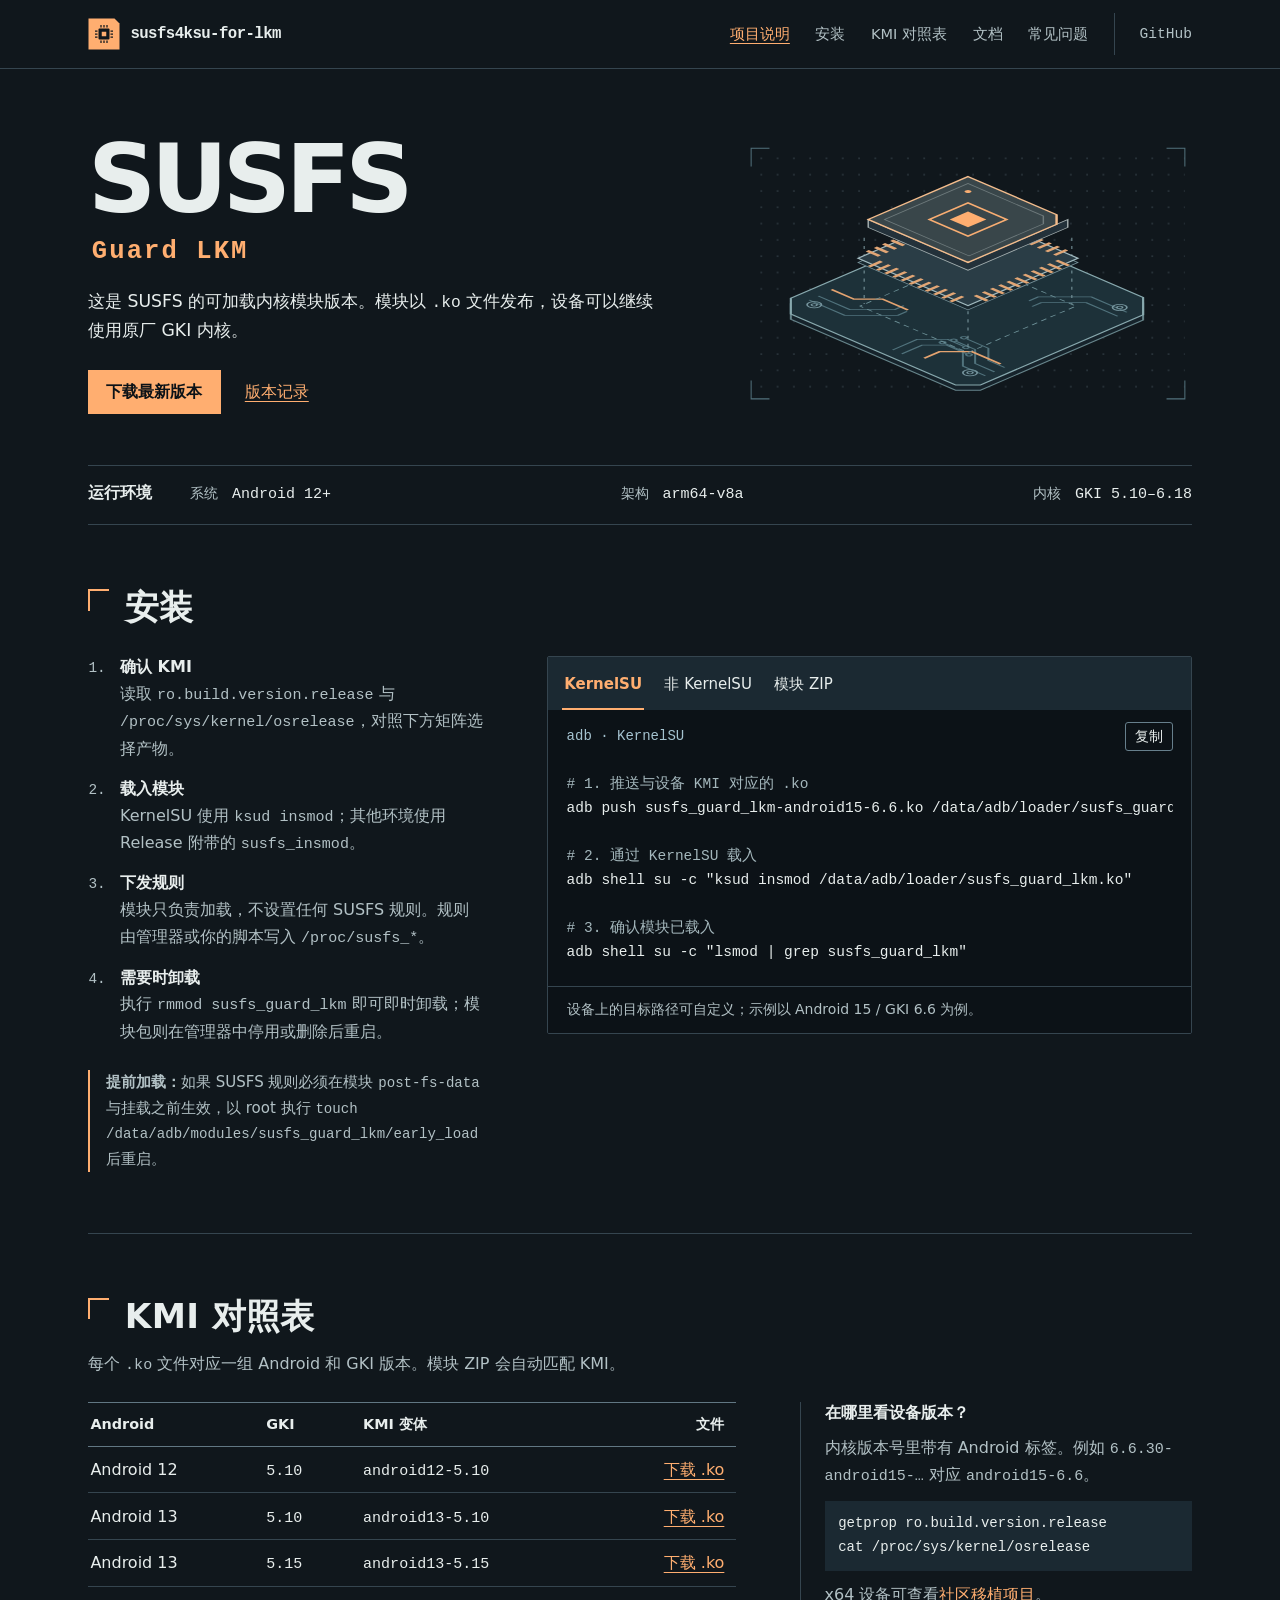
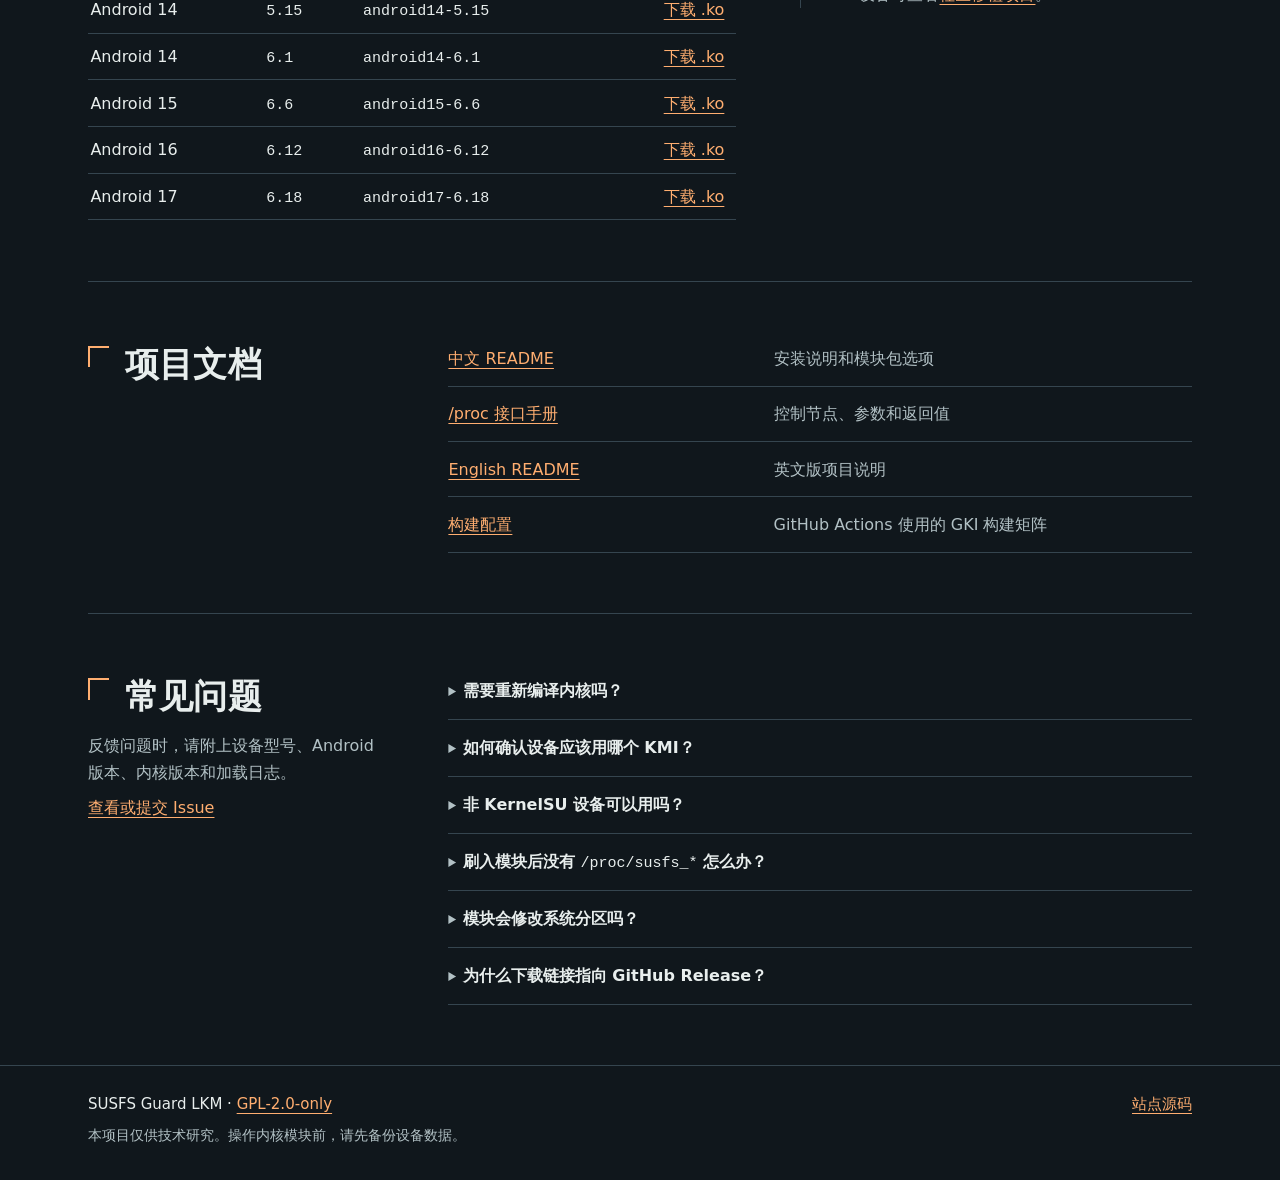
==== commit c532a48a: "style(pages): give the documentation a dark hardware theme" ====
--- a/index.html
+++ b/index.html
@@ -6,8 +6,8 @@
   <title>SUSFS Guard LKM · 项目文档</title>
   <meta name="description" content="SUSFS 可加载内核模块的项目文档，包括安装说明、Android GKI 兼容表和接口参考。">
   <meta name="author" content="inforcqb">
-  <meta name="theme-color" content="#f9f9f6">
-  <meta name="color-scheme" content="light">
+  <meta name="theme-color" content="#10171c">
+  <meta name="color-scheme" content="dark">
   <link rel="canonical" href="https://inforcqb.github.io/susfs4ksu-for-lkm/">
   <link rel="icon" href="assets/favicon.svg" type="image/svg+xml">
   <link rel="manifest" href="manifest.webmanifest">
@@ -74,17 +74,18 @@
   <main id="main" class="container">
     <section id="features" class="intro" aria-labelledby="hero-title">
       <div class="intro-copy">
-        <h1 id="hero-title">SUSFS <i>Guard LKM</i></h1>
+        <h1 id="hero-title">SUSFS <span>Guard LKM</span></h1>
         <p>这是 SUSFS 的可加载内核模块版本。模块以 <code>.ko</code> 文件发布，设备可以继续使用原厂 GKI 内核。</p>
         <div class="intro-links">
           <a class="button" href="https://github.com/inforcqb/susfs4ksu-for-lkm/releases/latest">下载最新版本</a>
           <a href="https://github.com/inforcqb/susfs4ksu-for-lkm/releases">版本记录</a>
         </div>
       </div>
+      <img class="chip-drawing" src="assets/module-drawing.svg" width="440" height="260" alt="">
       <aside class="specs" aria-labelledby="specs-title">
         <h2 id="specs-title">运行环境</h2>
         <dl>
-          <div><dt>系统</dt><dd>Android 12 及以上</dd></div>
+          <div><dt>系统</dt><dd>Android 12+</dd></div>
           <div><dt>架构</dt><dd>arm64-v8a</dd></div>
           <div><dt>内核</dt><dd>GKI 5.10–6.18</dd></div>
         </dl>
--- a/assets/styles.css
+++ b/assets/styles.css
@@ -1,27 +1,29 @@
 :root {
-  color-scheme: light;
-  --paper: #f9f9f6;
-  --ink: #212722;
-  --muted: #535c55;
-  --rule: #cdd2ca;
-  --blue: #274faa;
-  --mono: "SFMono-Regular", Consolas, "Liberation Mono", monospace;
+  color-scheme: dark;
+  --bg: #10171c;
+  --ink: #e8eeed;
+  --muted: #b2c1c5;
+  --rule: #35454f;
+  --accent: #ffae70;
+  --panel: #1b2932;
+  --code-bg: #0c1217;
+  --mono: "IBM Plex Mono", "SFMono-Regular", Consolas, "Liberation Mono", monospace;
   --sans: "Segoe UI", "PingFang SC", "Microsoft YaHei", system-ui, sans-serif;
-  --serif: Georgia, "Songti SC", "Noto Serif CJK SC", SimSun, serif;
+  --display: "Archivo Black", Bahnschrift, "Arial Black", var(--sans);
 }
 
 * { box-sizing: border-box; }
 body {
   margin: 0;
-  background: var(--paper);
+  background: var(--bg);
   color: var(--ink);
   font: 1rem/1.7 var(--sans);
 }
 h1, h2, h3, p, dl, dd, ol, pre { margin: 0; }
 h2, h3 { line-height: 1.35; }
-a { color: var(--blue); text-underline-offset: .25em; text-decoration-thickness: 1px; }
+a { color: var(--accent); text-underline-offset: .25em; text-decoration-thickness: 1px; }
 a:hover { text-decoration-thickness: 2px; }
-:focus-visible { outline: 2px solid var(--blue); outline-offset: 3px; }
+:focus-visible { outline: 2px solid var(--accent); outline-offset: 3px; }
 button { font: inherit; color: inherit; cursor: pointer; }
 code { font: .94em/1.5 var(--mono); }
 p code { overflow-wrap: anywhere; }
@@ -34,7 +36,7 @@
   left: .5rem;
   z-index: 3;
   padding: .5rem 1rem;
-  background: var(--paper);
+  background: var(--bg);
   transform: translateY(-160%);
 }
 .skip-link:focus { transform: none; }
@@ -43,7 +45,7 @@
   position: sticky;
   top: 0;
   z-index: 2;
-  background: var(--paper);
+  background: var(--bg);
   border-bottom: 1px solid var(--rule);
 }
 .header-inner {
@@ -65,54 +67,75 @@
 .brand img { display: block; }
 .site-nav { display: flex; align-items: center; gap: 1.6rem; }
 .site-nav a { color: var(--muted); font-size: .91rem; padding-block: .55rem; }
-.site-nav a:hover, .site-nav [aria-current] { color: var(--blue); text-decoration: underline; }
+.site-nav a:hover, .site-nav [aria-current] { color: var(--accent); text-decoration: underline; }
 .site-nav .repo-link { border-left: 1px solid var(--rule); padding-left: 1.55rem; font-family: var(--mono); }
 .nav-toggle { display: none; }
 
 .intro {
   display: grid;
-  grid-template-columns: minmax(0, 1fr) minmax(13.5rem, .42fr);
+  grid-template-columns: minmax(0, 1.1fr) minmax(0, .9fr);
+  grid-template-areas: "copy drawing" "specs specs";
   align-items: center;
-  gap: clamp(2rem, 6vw, 6rem);
-  padding-block: clamp(3.75rem, 7.8vw, 7.25rem);
-}
+  gap: clamp(1.8rem, 4vw, 3.5rem) clamp(1.5rem, 4.5vw, 4rem);
+  padding-block: clamp(2.75rem, 5vw, 5rem) 0;
+}
+.intro-copy { grid-area: copy; }
 .intro h1 {
-  margin-left: -.045em;
-  font: 500 clamp(4.2rem, 7.8vw, 7rem)/1 var(--serif);
-  letter-spacing: -.068em;
-}
-.intro h1 i {
-  display: inline-block;
-  font-size: .54em;
-  letter-spacing: -.05em;
-  white-space: nowrap;
-}
-.intro-copy > p { max-width: 33em; margin-top: 1.5rem; font-size: 1.125rem; }
-.intro-links { display: flex; align-items: center; flex-wrap: wrap; gap: 1.5rem; margin-top: 1.65rem; }
+  width: fit-content;
+  font: 900 clamp(4.5rem, 7.4vw, 6.8rem)/.98 var(--display);
+  letter-spacing: -.055em;
+}
+.intro h1 span {
+  display: block;
+  margin: .45em 0 0 .15em;
+  color: var(--accent);
+  font: 550 clamp(1.2rem, 2vw, 1.85rem)/1.15 var(--mono);
+  letter-spacing: .08em;
+}
+.chip-drawing {
+  grid-area: drawing;
+  display: block;
+  justify-self: end;
+  width: min(100%, 28rem);
+  height: auto;
+}
+.intro-copy > p { max-width: 33em; margin-top: 1.25rem; font-size: 1.08rem; }
+.intro-links { display: flex; align-items: center; flex-wrap: wrap; gap: 1.5rem; margin-top: 1.5rem; }
 .button {
   display: inline-block;
   padding: .55rem 1.15rem;
-  border-radius: 3px;
-  background: var(--blue);
-  color: #fff;
-  font-weight: 600;
+  background: var(--accent);
+  color: var(--code-bg);
+  font-weight: 650;
   text-decoration: none;
 }
-.button:hover { background: #1e3c83; }
-.specs { border-top: 2px solid var(--ink); }
-.specs h2 { padding-block: .85rem; font-size: 1rem; }
-.specs dl > div {
+.button:hover { background: #ffc49a; }
+.specs {
+  grid-area: specs;
   display: flex;
-  justify-content: space-between;
-  gap: 1rem;
+  align-items: baseline;
+  gap: clamp(1.25rem, 3vw, 3rem);
+  padding: 1rem 0;
   border-top: 1px solid var(--rule);
-  padding-block: .46rem;
-}
-.specs dt { color: var(--muted); font-size: .9375rem; }
+}
+.specs h2 { flex: none; font-size: 1rem; }
+.specs dl { flex: 1; display: flex; gap: 1.5rem; justify-content: space-between; }
+.specs dl > div { display: flex; align-items: baseline; flex-wrap: wrap; gap: .15rem .85rem; }
+.specs dt { color: var(--muted); font-size: .875rem; }
 .specs dd { font: .9375rem/1.7 var(--mono), var(--sans); }
 
 .chapter { padding-block: clamp(2.75rem, 4.7vw, 4.25rem); border-top: 1px solid var(--rule); }
-.chapter h2 { font: 700 clamp(1.75rem, 3vw, 2.35rem)/1.3 var(--serif); letter-spacing: -.035em; }
+.chapter h2 { font: 700 clamp(1.65rem, 2.8vw, 2.15rem)/1.3 var(--sans); letter-spacing: .01em; }
+.chapter h2::before {
+  content: "";
+  display: inline-block;
+  width: .56em;
+  height: .56em;
+  margin-right: .45em;
+  border-top: 2px solid var(--accent);
+  border-left: 2px solid var(--accent);
+  vertical-align: .25em;
+}
 .chapter h3 { font-size: 1rem; }
 .chapter > h2 { margin-bottom: 1.65rem; }
 .install-grid, .kmi-layout, .reference { display: grid; gap: clamp(2rem, 5vw, 4.5rem); align-items: start; }
@@ -124,15 +147,15 @@
 .steps h3 { margin-bottom: .15rem; }
 .steps p, .kmi-aside p, .faq-intro p { color: var(--muted); }
 .callout {
-  border-left: 2px solid #889385;
+  border-left: 2px solid var(--accent);
   margin-top: 1.6rem;
   padding-left: 1rem;
   color: var(--muted);
   font-size: .9375rem;
 }
 
-.code-panel { min-width: 0; border: 1px solid var(--rule); border-radius: 4px; overflow: hidden; }
-.tabs { display: none; padding: .3rem .85rem 0; gap: 1.1rem; background: #edefe9; }
+.code-panel { min-width: 0; border: 1px solid var(--rule); border-radius: 2px; overflow: hidden; }
+.tabs { display: none; padding: .3rem .85rem 0; gap: 1.1rem; background: var(--panel); }
 .js .tabs { display: flex; }
 .tabs button {
   border: 0;
@@ -142,22 +165,22 @@
   font-size: .9375rem;
   white-space: nowrap;
 }
-.tabs button[aria-selected="true"] { color: var(--blue); border-color: var(--blue); font-weight: 600; }
+.tabs button[aria-selected="true"] { color: var(--accent); border-color: var(--accent); font-weight: 600; }
 .tabs button:focus-visible { outline-offset: -3px; }
-.code-pane { background: #222924; color: #f1f4ec; }
+.code-pane { background: var(--code-bg); color: var(--ink); }
 .code-head { display: flex; justify-content: space-between; align-items: center; gap: 1rem; padding: .7rem 1.15rem; }
-.code-label { font: .875rem/1.5 var(--mono); color: #c7d2c7; }
+.code-label { font: .875rem/1.5 var(--mono); color: #a5c3d0; }
 .copy-btn {
   display: none;
   font-size: .875rem;
   background: transparent;
-  color: #edf2ec;
-  border: 1px solid #788579;
+  color: var(--ink);
+  border: 1px solid #677f8c;
   border-radius: 3px;
   padding: .13rem .55rem;
 }
 .js .copy-btn { display: inline-block; }
-.code-pane :focus-visible { outline-color: #c1d7ff; }
+.code-pane :focus-visible { outline-color: var(--accent); }
 .code-pane pre {
   margin-inline: 1.15rem;
   padding: .65rem 0 1.35rem;
@@ -166,15 +189,15 @@
   tab-size: 2;
 }
 .code-pane pre code, .kmi-aside pre code { font: inherit; }
-.code-pane .c { color: #bbc8b9; }
-.code-footnote { padding: .7rem 1.15rem; border-top: 1px solid #424d44; color: #d3ddd3; font-size: .875rem; }
+.code-pane .c { color: #a4b7bc; }
+.code-footnote { padding: .7rem 1.15rem; border-top: 1px solid var(--rule); color: var(--muted); font-size: .875rem; }
 
 .chapter > .section-note { margin: -.9rem 0 1.5rem; color: var(--muted); }
 .kmi-layout { grid-template-columns: minmax(0, 1.65fr) minmax(0, 1fr); }
 .table-scroll { min-width: 0; overflow-x: auto; }
 table { width: 100%; border-collapse: collapse; font-variant-numeric: tabular-nums; white-space: nowrap; }
 th, td { text-align: left; padding: .58rem .7rem; border-bottom: 1px solid var(--rule); }
-th { font-size: .9rem; border-block: 1px solid var(--ink); }
+th { font-size: .9rem; border-block: 1px solid #617783; }
 th:first-child, td:first-child { padding-left: .15rem; }
 th:last-child, td:last-child { text-align: right; }
 .kmi-aside { border-left: 1px solid var(--rule); padding-left: 1.5rem; }
@@ -183,7 +206,7 @@
   overflow-x: auto;
   padding: .7rem .85rem;
   margin-top: .8rem;
-  background: #ecefe9;
+  background: var(--panel);
   font: .875rem/1.7 var(--mono);
 }
 
@@ -202,7 +225,7 @@
 .faq-list details { border-bottom: 1px solid var(--rule); }
 .faq-list summary { cursor: pointer; color: var(--ink); padding: .9rem 0; font-weight: 600; }
 .faq-list summary::marker { color: var(--muted); font-size: .85em; }
-.faq-list summary:hover { color: var(--blue); }
+.faq-list summary:hover { color: var(--accent); }
 .faq-list details:first-child summary { padding-top: .2rem; }
 .faq-list details p { padding-bottom: 1rem; color: var(--muted); }
 
@@ -218,13 +241,13 @@
     display: block;
     padding: .45rem .2rem;
     border: 0;
-    color: var(--blue);
+    color: var(--accent);
     background: transparent;
   }
   .js .site-nav { display: none; }
   .js .site-nav.is-open { display: flex; }
   .site-nav .repo-link { padding-left: .9rem; }
-  .intro { gap: 2rem; grid-template-columns: minmax(0, 1fr) minmax(11.5rem, .5fr); }
+  .specs dl > div { display: block; }
   .install-grid { grid-template-columns: 1fr; }
   .kmi-layout { grid-template-columns: minmax(0, 1.5fr) minmax(0, 1fr); gap: 1.5rem; }
   .reference { grid-template-columns: minmax(0, .55fr) minmax(0, 1.45fr); gap: 2rem; }
@@ -237,13 +260,21 @@
   .site-nav { column-gap: 1.1rem; }
   .site-nav .repo-link { border: 0; padding-left: 0; }
   section[id], main[id] { scroll-margin-top: 4.5rem; }
-  .intro, .kmi-layout, .reference { grid-template-columns: minmax(0, 1fr); }
-  .intro { padding-block: 2.8rem 2.25rem; gap: 2rem; }
-  .intro h1 { font-size: clamp(3.5rem, 15vw, 5rem); }
-  .intro-copy > p { margin-top: 1rem; font-size: 1rem; }
-  .intro-links { margin-top: 1.2rem; }
-  .specs h2 { padding-block: .65rem; }
-  .specs dl > div { padding-block: .35rem; }
+  .kmi-layout, .reference { grid-template-columns: minmax(0, 1fr); }
+  .intro {
+    grid-template-columns: minmax(0, 1.05fr) minmax(0, .95fr);
+    grid-template-areas: "title drawing" "summary summary" "links links" "specs specs";
+    gap: 1rem .6rem;
+    padding-top: 2rem;
+  }
+  .intro-copy { display: contents; }
+  .intro h1 { grid-area: title; font-size: clamp(2.8rem, 11vw, 4.2rem); }
+  .intro h1 span { font-size: clamp(.95rem, 3.8vw, 1.25rem); }
+  .intro-copy > p { grid-area: summary; margin-top: 0; font-size: 1rem; }
+  .intro-links { grid-area: links; margin: 0; }
+  .specs { display: block; margin-top: .5rem; }
+  .specs dl { display: grid; grid-template-columns: repeat(3, minmax(0, 1fr)); gap: .6rem; margin-top: .65rem; }
+  .specs dd { font-size: .875rem; }
   .chapter { padding-block: 2.25rem; }
   .chapter > h2 { margin-bottom: 1.2rem; }
   .reference { gap: 1rem; }
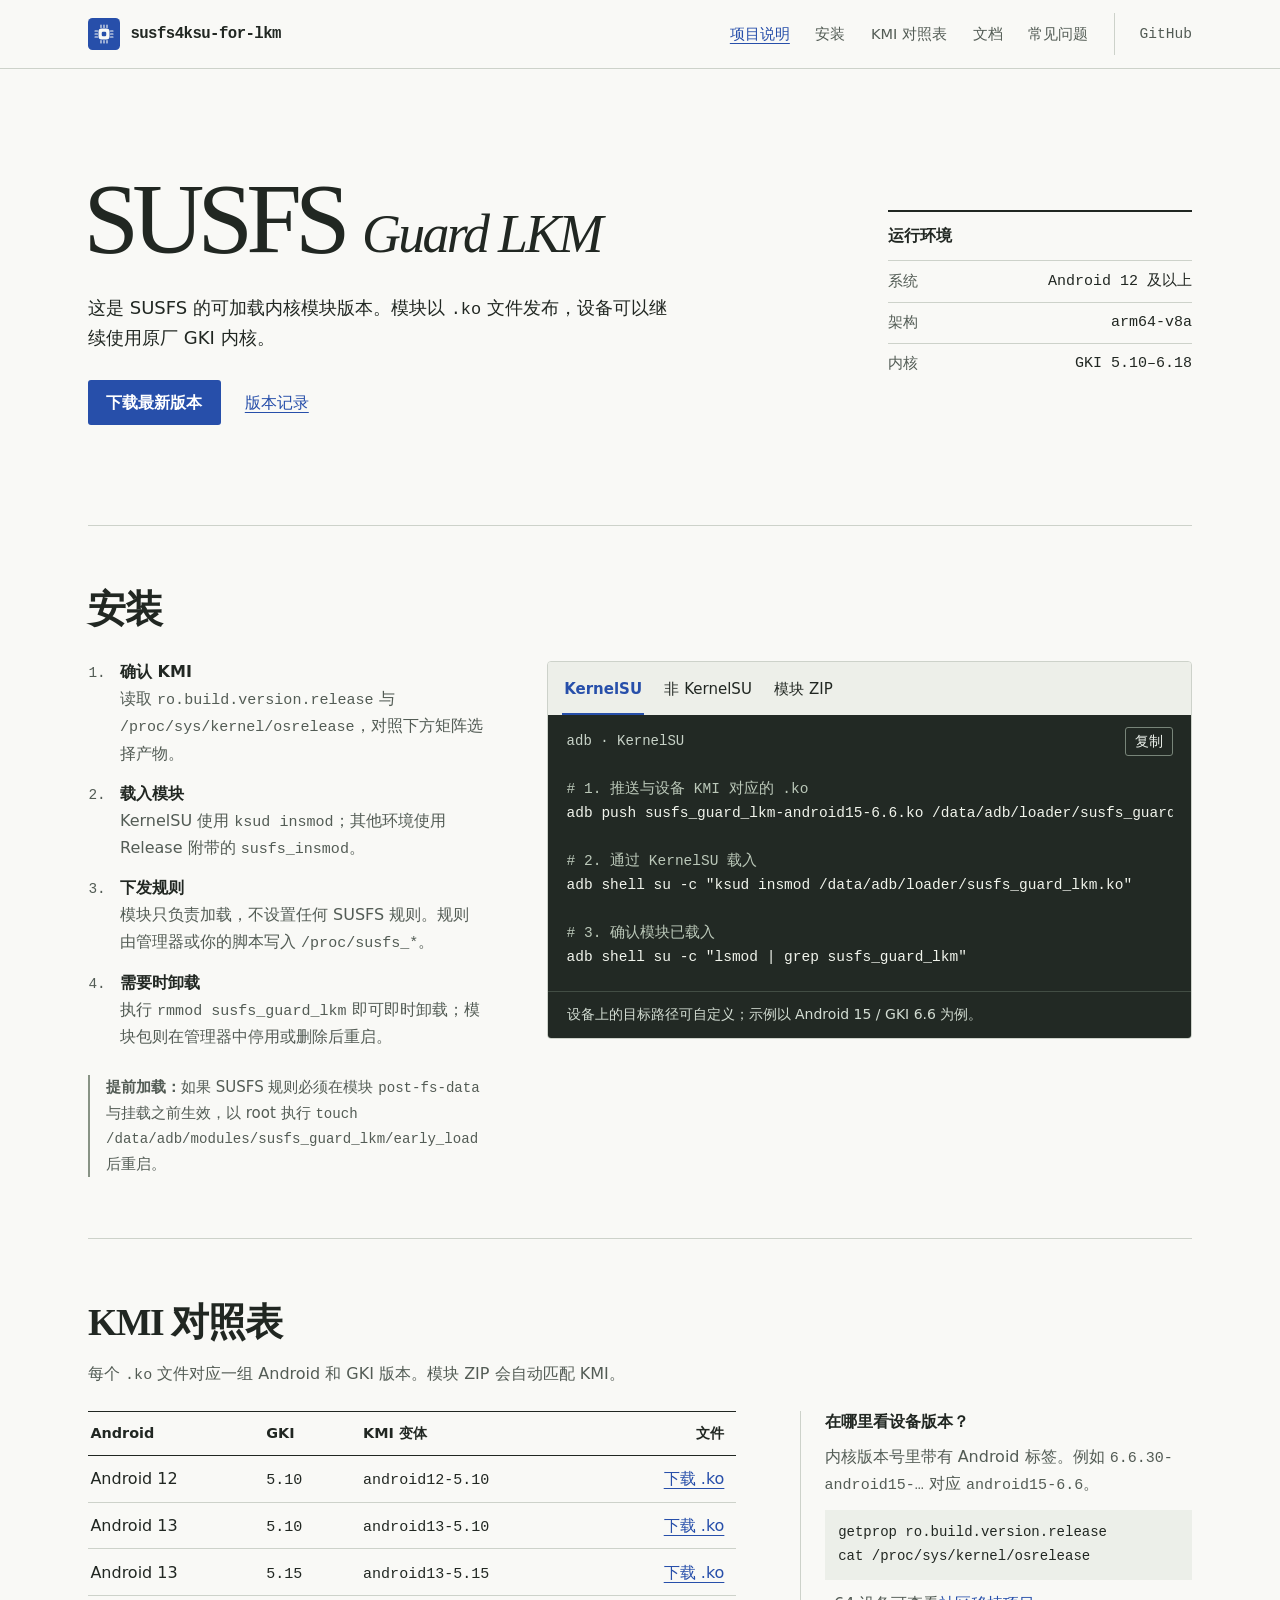
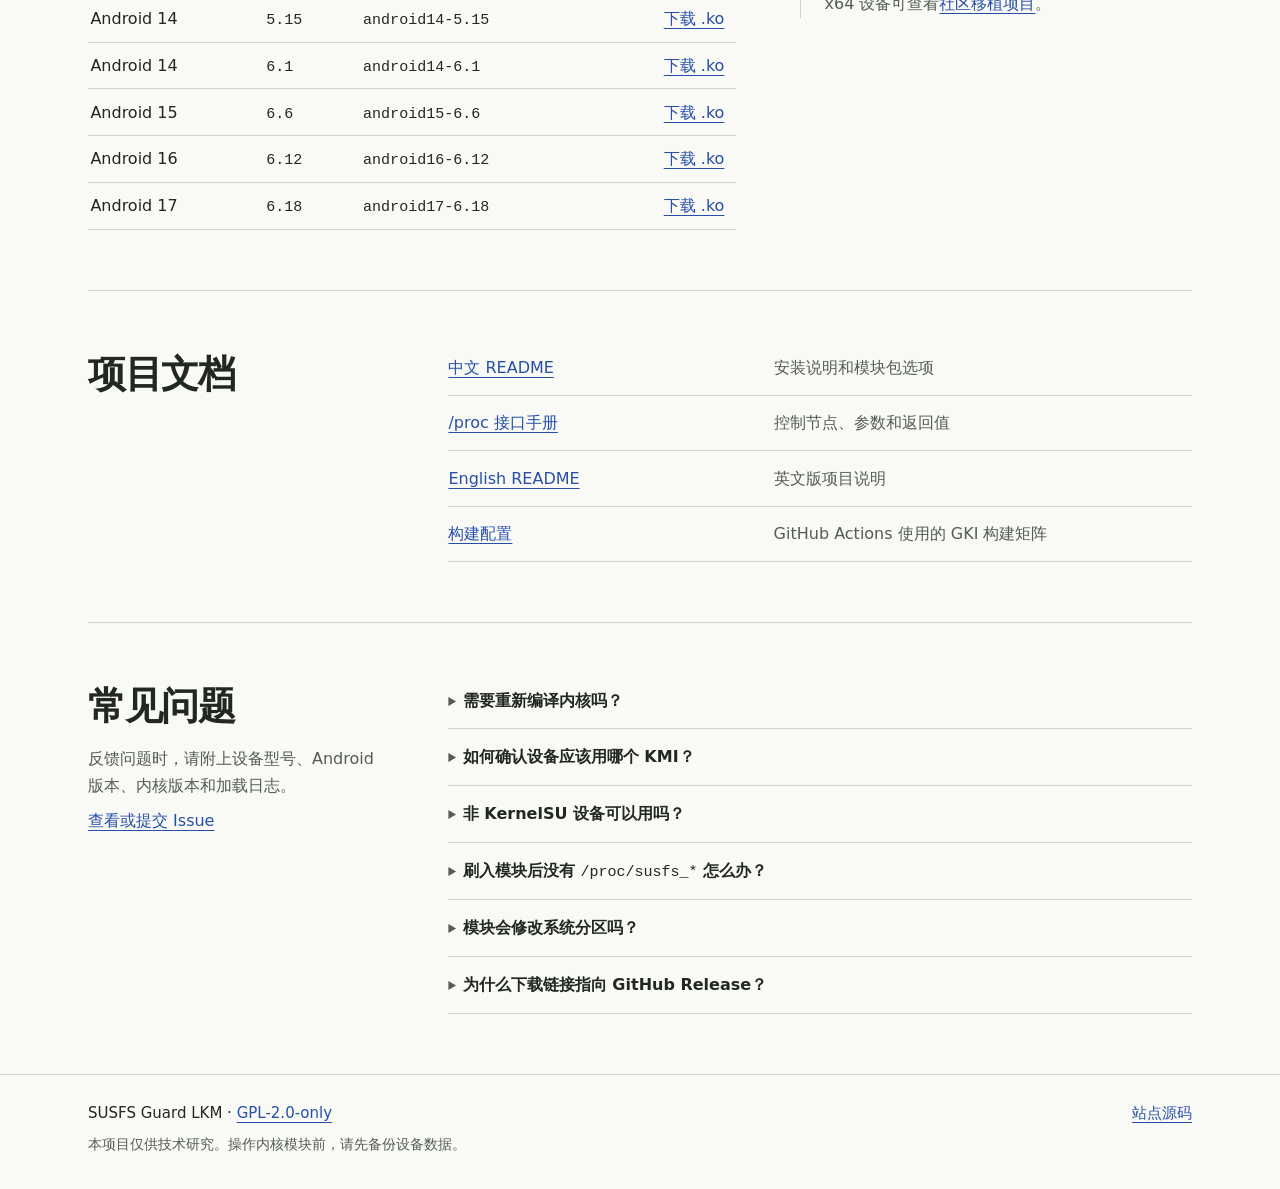
==== commit 5c4a6a2a: "Revert "为项目文档加入深色硬件图纸风格" (#222) This reverts merge commit 3a9592015bfaeabb84c1d2eb43e544f7678e098a r" ====
--- a/index.html
+++ b/index.html
@@ -6,8 +6,8 @@
   <title>SUSFS Guard LKM · 项目文档</title>
   <meta name="description" content="SUSFS 可加载内核模块的项目文档，包括安装说明、Android GKI 兼容表和接口参考。">
   <meta name="author" content="inforcqb">
-  <meta name="theme-color" content="#10171c">
-  <meta name="color-scheme" content="dark">
+  <meta name="theme-color" content="#f9f9f6">
+  <meta name="color-scheme" content="light">
   <link rel="canonical" href="https://inforcqb.github.io/susfs4ksu-for-lkm/">
   <link rel="icon" href="assets/favicon.svg" type="image/svg+xml">
   <link rel="manifest" href="manifest.webmanifest">
@@ -74,18 +74,17 @@
   <main id="main" class="container">
     <section id="features" class="intro" aria-labelledby="hero-title">
       <div class="intro-copy">
-        <h1 id="hero-title">SUSFS <span>Guard LKM</span></h1>
+        <h1 id="hero-title">SUSFS <i>Guard LKM</i></h1>
         <p>这是 SUSFS 的可加载内核模块版本。模块以 <code>.ko</code> 文件发布，设备可以继续使用原厂 GKI 内核。</p>
         <div class="intro-links">
           <a class="button" href="https://github.com/inforcqb/susfs4ksu-for-lkm/releases/latest">下载最新版本</a>
           <a href="https://github.com/inforcqb/susfs4ksu-for-lkm/releases">版本记录</a>
         </div>
       </div>
-      <img class="chip-drawing" src="assets/module-drawing.svg" width="440" height="260" alt="">
       <aside class="specs" aria-labelledby="specs-title">
         <h2 id="specs-title">运行环境</h2>
         <dl>
-          <div><dt>系统</dt><dd>Android 12+</dd></div>
+          <div><dt>系统</dt><dd>Android 12 及以上</dd></div>
           <div><dt>架构</dt><dd>arm64-v8a</dd></div>
           <div><dt>内核</dt><dd>GKI 5.10–6.18</dd></div>
         </dl>
--- a/assets/styles.css
+++ b/assets/styles.css
@@ -1,29 +1,27 @@
 :root {
-  color-scheme: dark;
-  --bg: #10171c;
-  --ink: #e8eeed;
-  --muted: #b2c1c5;
-  --rule: #35454f;
-  --accent: #ffae70;
-  --panel: #1b2932;
-  --code-bg: #0c1217;
-  --mono: "IBM Plex Mono", "SFMono-Regular", Consolas, "Liberation Mono", monospace;
+  color-scheme: light;
+  --paper: #f9f9f6;
+  --ink: #212722;
+  --muted: #535c55;
+  --rule: #cdd2ca;
+  --blue: #274faa;
+  --mono: "SFMono-Regular", Consolas, "Liberation Mono", monospace;
   --sans: "Segoe UI", "PingFang SC", "Microsoft YaHei", system-ui, sans-serif;
-  --display: "Archivo Black", Bahnschrift, "Arial Black", var(--sans);
+  --serif: Georgia, "Songti SC", "Noto Serif CJK SC", SimSun, serif;
 }
 
 * { box-sizing: border-box; }
 body {
   margin: 0;
-  background: var(--bg);
+  background: var(--paper);
   color: var(--ink);
   font: 1rem/1.7 var(--sans);
 }
 h1, h2, h3, p, dl, dd, ol, pre { margin: 0; }
 h2, h3 { line-height: 1.35; }
-a { color: var(--accent); text-underline-offset: .25em; text-decoration-thickness: 1px; }
+a { color: var(--blue); text-underline-offset: .25em; text-decoration-thickness: 1px; }
 a:hover { text-decoration-thickness: 2px; }
-:focus-visible { outline: 2px solid var(--accent); outline-offset: 3px; }
+:focus-visible { outline: 2px solid var(--blue); outline-offset: 3px; }
 button { font: inherit; color: inherit; cursor: pointer; }
 code { font: .94em/1.5 var(--mono); }
 p code { overflow-wrap: anywhere; }
@@ -36,7 +34,7 @@
   left: .5rem;
   z-index: 3;
   padding: .5rem 1rem;
-  background: var(--bg);
+  background: var(--paper);
   transform: translateY(-160%);
 }
 .skip-link:focus { transform: none; }
@@ -45,7 +43,7 @@
   position: sticky;
   top: 0;
   z-index: 2;
-  background: var(--bg);
+  background: var(--paper);
   border-bottom: 1px solid var(--rule);
 }
 .header-inner {
@@ -67,75 +65,54 @@
 .brand img { display: block; }
 .site-nav { display: flex; align-items: center; gap: 1.6rem; }
 .site-nav a { color: var(--muted); font-size: .91rem; padding-block: .55rem; }
-.site-nav a:hover, .site-nav [aria-current] { color: var(--accent); text-decoration: underline; }
+.site-nav a:hover, .site-nav [aria-current] { color: var(--blue); text-decoration: underline; }
 .site-nav .repo-link { border-left: 1px solid var(--rule); padding-left: 1.55rem; font-family: var(--mono); }
 .nav-toggle { display: none; }
 
 .intro {
   display: grid;
-  grid-template-columns: minmax(0, 1.1fr) minmax(0, .9fr);
-  grid-template-areas: "copy drawing" "specs specs";
+  grid-template-columns: minmax(0, 1fr) minmax(13.5rem, .42fr);
   align-items: center;
-  gap: clamp(1.8rem, 4vw, 3.5rem) clamp(1.5rem, 4.5vw, 4rem);
-  padding-block: clamp(2.75rem, 5vw, 5rem) 0;
-}
-.intro-copy { grid-area: copy; }
+  gap: clamp(2rem, 6vw, 6rem);
+  padding-block: clamp(3.75rem, 7.8vw, 7.25rem);
+}
 .intro h1 {
-  width: fit-content;
-  font: 900 clamp(4.5rem, 7.4vw, 6.8rem)/.98 var(--display);
-  letter-spacing: -.055em;
-}
-.intro h1 span {
-  display: block;
-  margin: .45em 0 0 .15em;
-  color: var(--accent);
-  font: 550 clamp(1.2rem, 2vw, 1.85rem)/1.15 var(--mono);
-  letter-spacing: .08em;
-}
-.chip-drawing {
-  grid-area: drawing;
-  display: block;
-  justify-self: end;
-  width: min(100%, 28rem);
-  height: auto;
-}
-.intro-copy > p { max-width: 33em; margin-top: 1.25rem; font-size: 1.08rem; }
-.intro-links { display: flex; align-items: center; flex-wrap: wrap; gap: 1.5rem; margin-top: 1.5rem; }
+  margin-left: -.045em;
+  font: 500 clamp(4.2rem, 7.8vw, 7rem)/1 var(--serif);
+  letter-spacing: -.068em;
+}
+.intro h1 i {
+  display: inline-block;
+  font-size: .54em;
+  letter-spacing: -.05em;
+  white-space: nowrap;
+}
+.intro-copy > p { max-width: 33em; margin-top: 1.5rem; font-size: 1.125rem; }
+.intro-links { display: flex; align-items: center; flex-wrap: wrap; gap: 1.5rem; margin-top: 1.65rem; }
 .button {
   display: inline-block;
   padding: .55rem 1.15rem;
-  background: var(--accent);
-  color: var(--code-bg);
-  font-weight: 650;
+  border-radius: 3px;
+  background: var(--blue);
+  color: #fff;
+  font-weight: 600;
   text-decoration: none;
 }
-.button:hover { background: #ffc49a; }
-.specs {
-  grid-area: specs;
+.button:hover { background: #1e3c83; }
+.specs { border-top: 2px solid var(--ink); }
+.specs h2 { padding-block: .85rem; font-size: 1rem; }
+.specs dl > div {
   display: flex;
-  align-items: baseline;
-  gap: clamp(1.25rem, 3vw, 3rem);
-  padding: 1rem 0;
+  justify-content: space-between;
+  gap: 1rem;
   border-top: 1px solid var(--rule);
-}
-.specs h2 { flex: none; font-size: 1rem; }
-.specs dl { flex: 1; display: flex; gap: 1.5rem; justify-content: space-between; }
-.specs dl > div { display: flex; align-items: baseline; flex-wrap: wrap; gap: .15rem .85rem; }
-.specs dt { color: var(--muted); font-size: .875rem; }
+  padding-block: .46rem;
+}
+.specs dt { color: var(--muted); font-size: .9375rem; }
 .specs dd { font: .9375rem/1.7 var(--mono), var(--sans); }
 
 .chapter { padding-block: clamp(2.75rem, 4.7vw, 4.25rem); border-top: 1px solid var(--rule); }
-.chapter h2 { font: 700 clamp(1.65rem, 2.8vw, 2.15rem)/1.3 var(--sans); letter-spacing: .01em; }
-.chapter h2::before {
-  content: "";
-  display: inline-block;
-  width: .56em;
-  height: .56em;
-  margin-right: .45em;
-  border-top: 2px solid var(--accent);
-  border-left: 2px solid var(--accent);
-  vertical-align: .25em;
-}
+.chapter h2 { font: 700 clamp(1.75rem, 3vw, 2.35rem)/1.3 var(--serif); letter-spacing: -.035em; }
 .chapter h3 { font-size: 1rem; }
 .chapter > h2 { margin-bottom: 1.65rem; }
 .install-grid, .kmi-layout, .reference { display: grid; gap: clamp(2rem, 5vw, 4.5rem); align-items: start; }
@@ -147,15 +124,15 @@
 .steps h3 { margin-bottom: .15rem; }
 .steps p, .kmi-aside p, .faq-intro p { color: var(--muted); }
 .callout {
-  border-left: 2px solid var(--accent);
+  border-left: 2px solid #889385;
   margin-top: 1.6rem;
   padding-left: 1rem;
   color: var(--muted);
   font-size: .9375rem;
 }
 
-.code-panel { min-width: 0; border: 1px solid var(--rule); border-radius: 2px; overflow: hidden; }
-.tabs { display: none; padding: .3rem .85rem 0; gap: 1.1rem; background: var(--panel); }
+.code-panel { min-width: 0; border: 1px solid var(--rule); border-radius: 4px; overflow: hidden; }
+.tabs { display: none; padding: .3rem .85rem 0; gap: 1.1rem; background: #edefe9; }
 .js .tabs { display: flex; }
 .tabs button {
   border: 0;
@@ -165,22 +142,22 @@
   font-size: .9375rem;
   white-space: nowrap;
 }
-.tabs button[aria-selected="true"] { color: var(--accent); border-color: var(--accent); font-weight: 600; }
+.tabs button[aria-selected="true"] { color: var(--blue); border-color: var(--blue); font-weight: 600; }
 .tabs button:focus-visible { outline-offset: -3px; }
-.code-pane { background: var(--code-bg); color: var(--ink); }
+.code-pane { background: #222924; color: #f1f4ec; }
 .code-head { display: flex; justify-content: space-between; align-items: center; gap: 1rem; padding: .7rem 1.15rem; }
-.code-label { font: .875rem/1.5 var(--mono); color: #a5c3d0; }
+.code-label { font: .875rem/1.5 var(--mono); color: #c7d2c7; }
 .copy-btn {
   display: none;
   font-size: .875rem;
   background: transparent;
-  color: var(--ink);
-  border: 1px solid #677f8c;
+  color: #edf2ec;
+  border: 1px solid #788579;
   border-radius: 3px;
   padding: .13rem .55rem;
 }
 .js .copy-btn { display: inline-block; }
-.code-pane :focus-visible { outline-color: var(--accent); }
+.code-pane :focus-visible { outline-color: #c1d7ff; }
 .code-pane pre {
   margin-inline: 1.15rem;
   padding: .65rem 0 1.35rem;
@@ -189,15 +166,15 @@
   tab-size: 2;
 }
 .code-pane pre code, .kmi-aside pre code { font: inherit; }
-.code-pane .c { color: #a4b7bc; }
-.code-footnote { padding: .7rem 1.15rem; border-top: 1px solid var(--rule); color: var(--muted); font-size: .875rem; }
+.code-pane .c { color: #bbc8b9; }
+.code-footnote { padding: .7rem 1.15rem; border-top: 1px solid #424d44; color: #d3ddd3; font-size: .875rem; }
 
 .chapter > .section-note { margin: -.9rem 0 1.5rem; color: var(--muted); }
 .kmi-layout { grid-template-columns: minmax(0, 1.65fr) minmax(0, 1fr); }
 .table-scroll { min-width: 0; overflow-x: auto; }
 table { width: 100%; border-collapse: collapse; font-variant-numeric: tabular-nums; white-space: nowrap; }
 th, td { text-align: left; padding: .58rem .7rem; border-bottom: 1px solid var(--rule); }
-th { font-size: .9rem; border-block: 1px solid #617783; }
+th { font-size: .9rem; border-block: 1px solid var(--ink); }
 th:first-child, td:first-child { padding-left: .15rem; }
 th:last-child, td:last-child { text-align: right; }
 .kmi-aside { border-left: 1px solid var(--rule); padding-left: 1.5rem; }
@@ -206,7 +183,7 @@
   overflow-x: auto;
   padding: .7rem .85rem;
   margin-top: .8rem;
-  background: var(--panel);
+  background: #ecefe9;
   font: .875rem/1.7 var(--mono);
 }
 
@@ -225,7 +202,7 @@
 .faq-list details { border-bottom: 1px solid var(--rule); }
 .faq-list summary { cursor: pointer; color: var(--ink); padding: .9rem 0; font-weight: 600; }
 .faq-list summary::marker { color: var(--muted); font-size: .85em; }
-.faq-list summary:hover { color: var(--accent); }
+.faq-list summary:hover { color: var(--blue); }
 .faq-list details:first-child summary { padding-top: .2rem; }
 .faq-list details p { padding-bottom: 1rem; color: var(--muted); }
 
@@ -241,13 +218,13 @@
     display: block;
     padding: .45rem .2rem;
     border: 0;
-    color: var(--accent);
+    color: var(--blue);
     background: transparent;
   }
   .js .site-nav { display: none; }
   .js .site-nav.is-open { display: flex; }
   .site-nav .repo-link { padding-left: .9rem; }
-  .specs dl > div { display: block; }
+  .intro { gap: 2rem; grid-template-columns: minmax(0, 1fr) minmax(11.5rem, .5fr); }
   .install-grid { grid-template-columns: 1fr; }
   .kmi-layout { grid-template-columns: minmax(0, 1.5fr) minmax(0, 1fr); gap: 1.5rem; }
   .reference { grid-template-columns: minmax(0, .55fr) minmax(0, 1.45fr); gap: 2rem; }
@@ -260,21 +237,13 @@
   .site-nav { column-gap: 1.1rem; }
   .site-nav .repo-link { border: 0; padding-left: 0; }
   section[id], main[id] { scroll-margin-top: 4.5rem; }
-  .kmi-layout, .reference { grid-template-columns: minmax(0, 1fr); }
-  .intro {
-    grid-template-columns: minmax(0, 1.05fr) minmax(0, .95fr);
-    grid-template-areas: "title drawing" "summary summary" "links links" "specs specs";
-    gap: 1rem .6rem;
-    padding-top: 2rem;
-  }
-  .intro-copy { display: contents; }
-  .intro h1 { grid-area: title; font-size: clamp(2.8rem, 11vw, 4.2rem); }
-  .intro h1 span { font-size: clamp(.95rem, 3.8vw, 1.25rem); }
-  .intro-copy > p { grid-area: summary; margin-top: 0; font-size: 1rem; }
-  .intro-links { grid-area: links; margin: 0; }
-  .specs { display: block; margin-top: .5rem; }
-  .specs dl { display: grid; grid-template-columns: repeat(3, minmax(0, 1fr)); gap: .6rem; margin-top: .65rem; }
-  .specs dd { font-size: .875rem; }
+  .intro, .kmi-layout, .reference { grid-template-columns: minmax(0, 1fr); }
+  .intro { padding-block: 2.8rem 2.25rem; gap: 2rem; }
+  .intro h1 { font-size: clamp(3.5rem, 15vw, 5rem); }
+  .intro-copy > p { margin-top: 1rem; font-size: 1rem; }
+  .intro-links { margin-top: 1.2rem; }
+  .specs h2 { padding-block: .65rem; }
+  .specs dl > div { padding-block: .35rem; }
   .chapter { padding-block: 2.25rem; }
   .chapter > h2 { margin-bottom: 1.2rem; }
   .reference { gap: 1rem; }
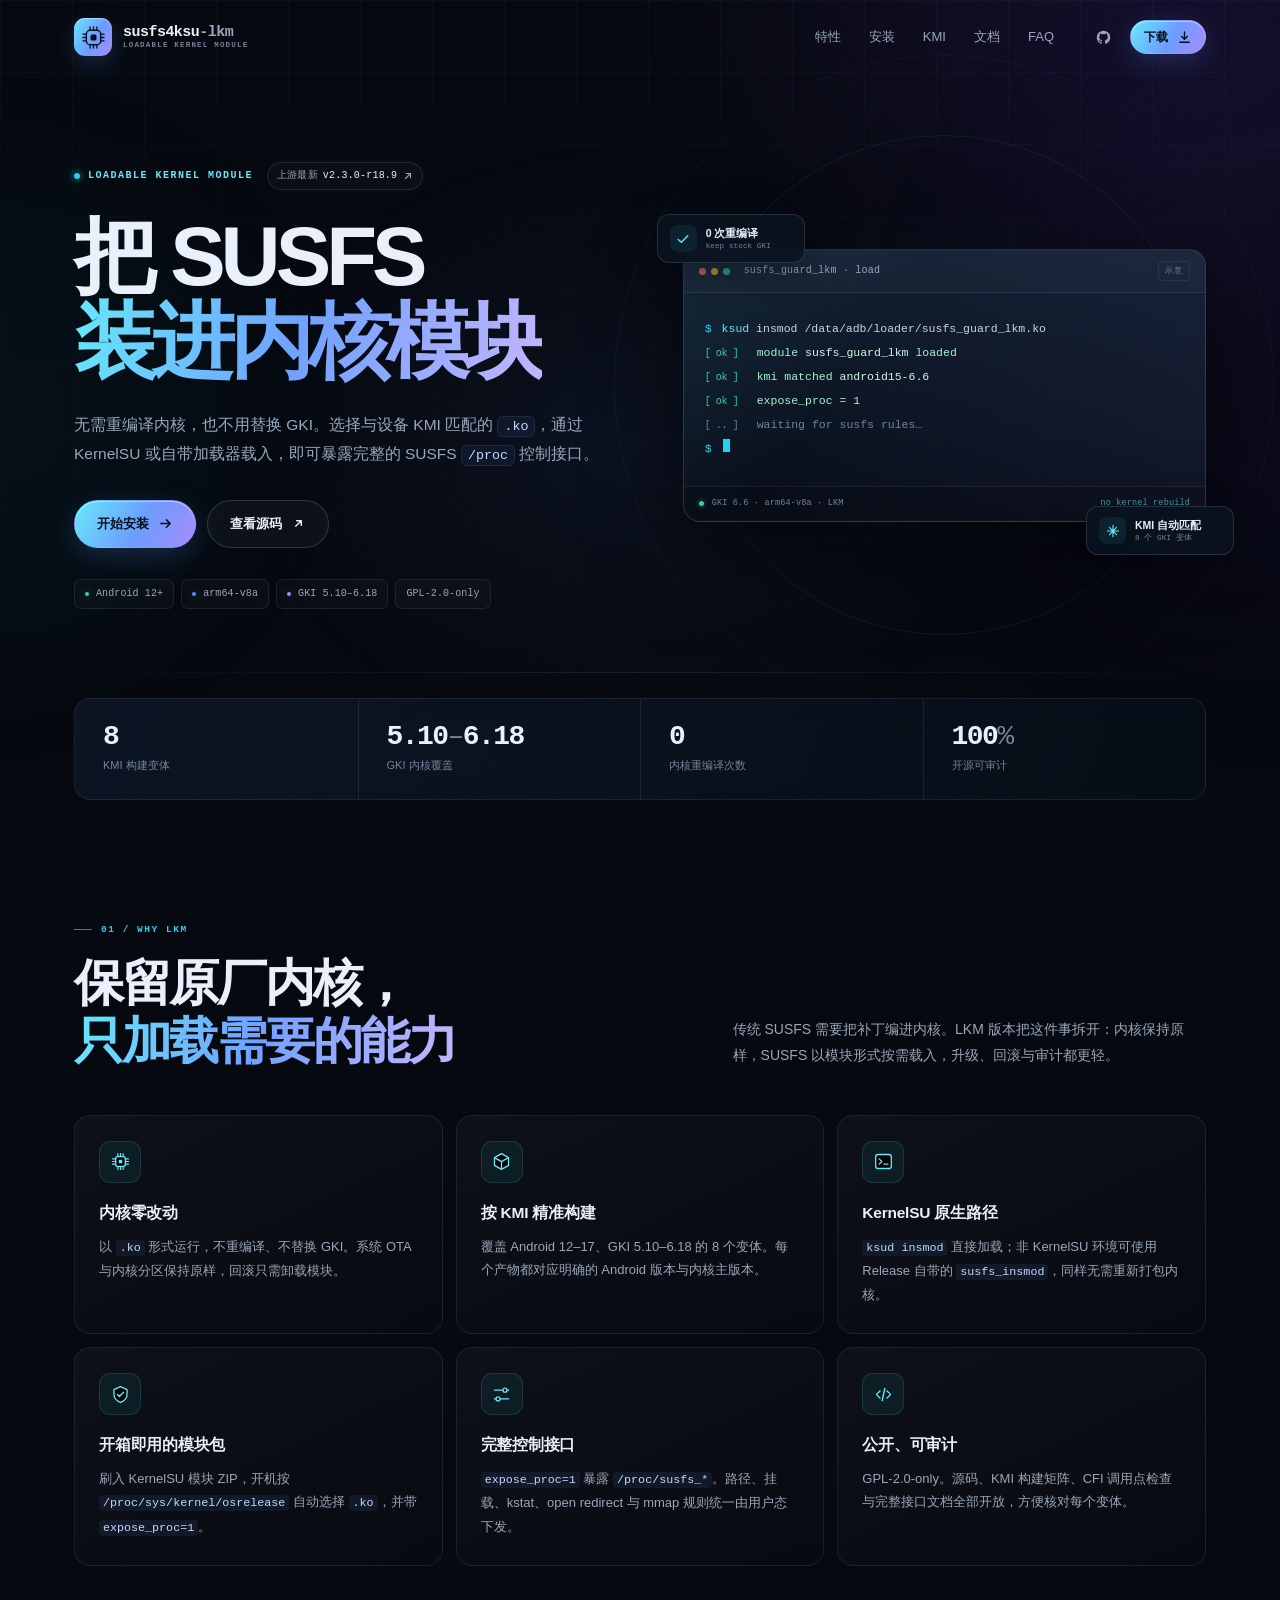
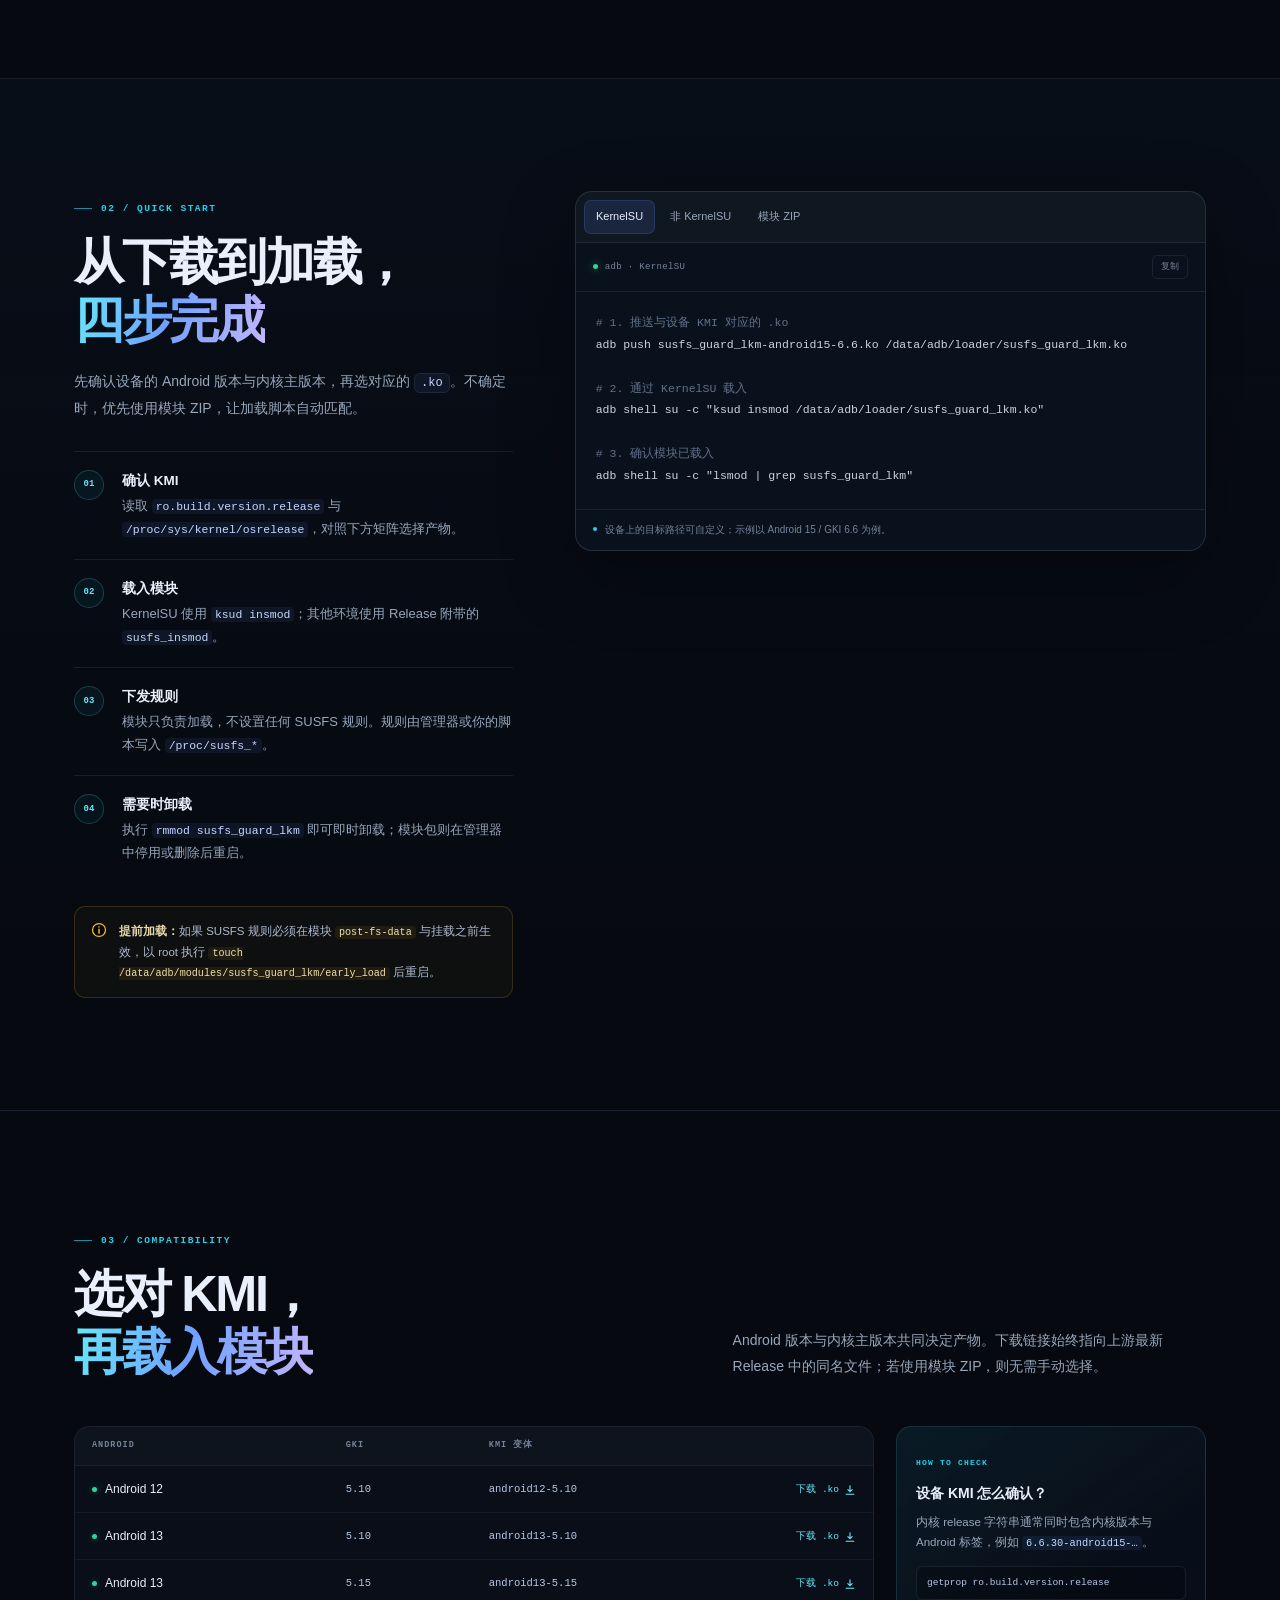
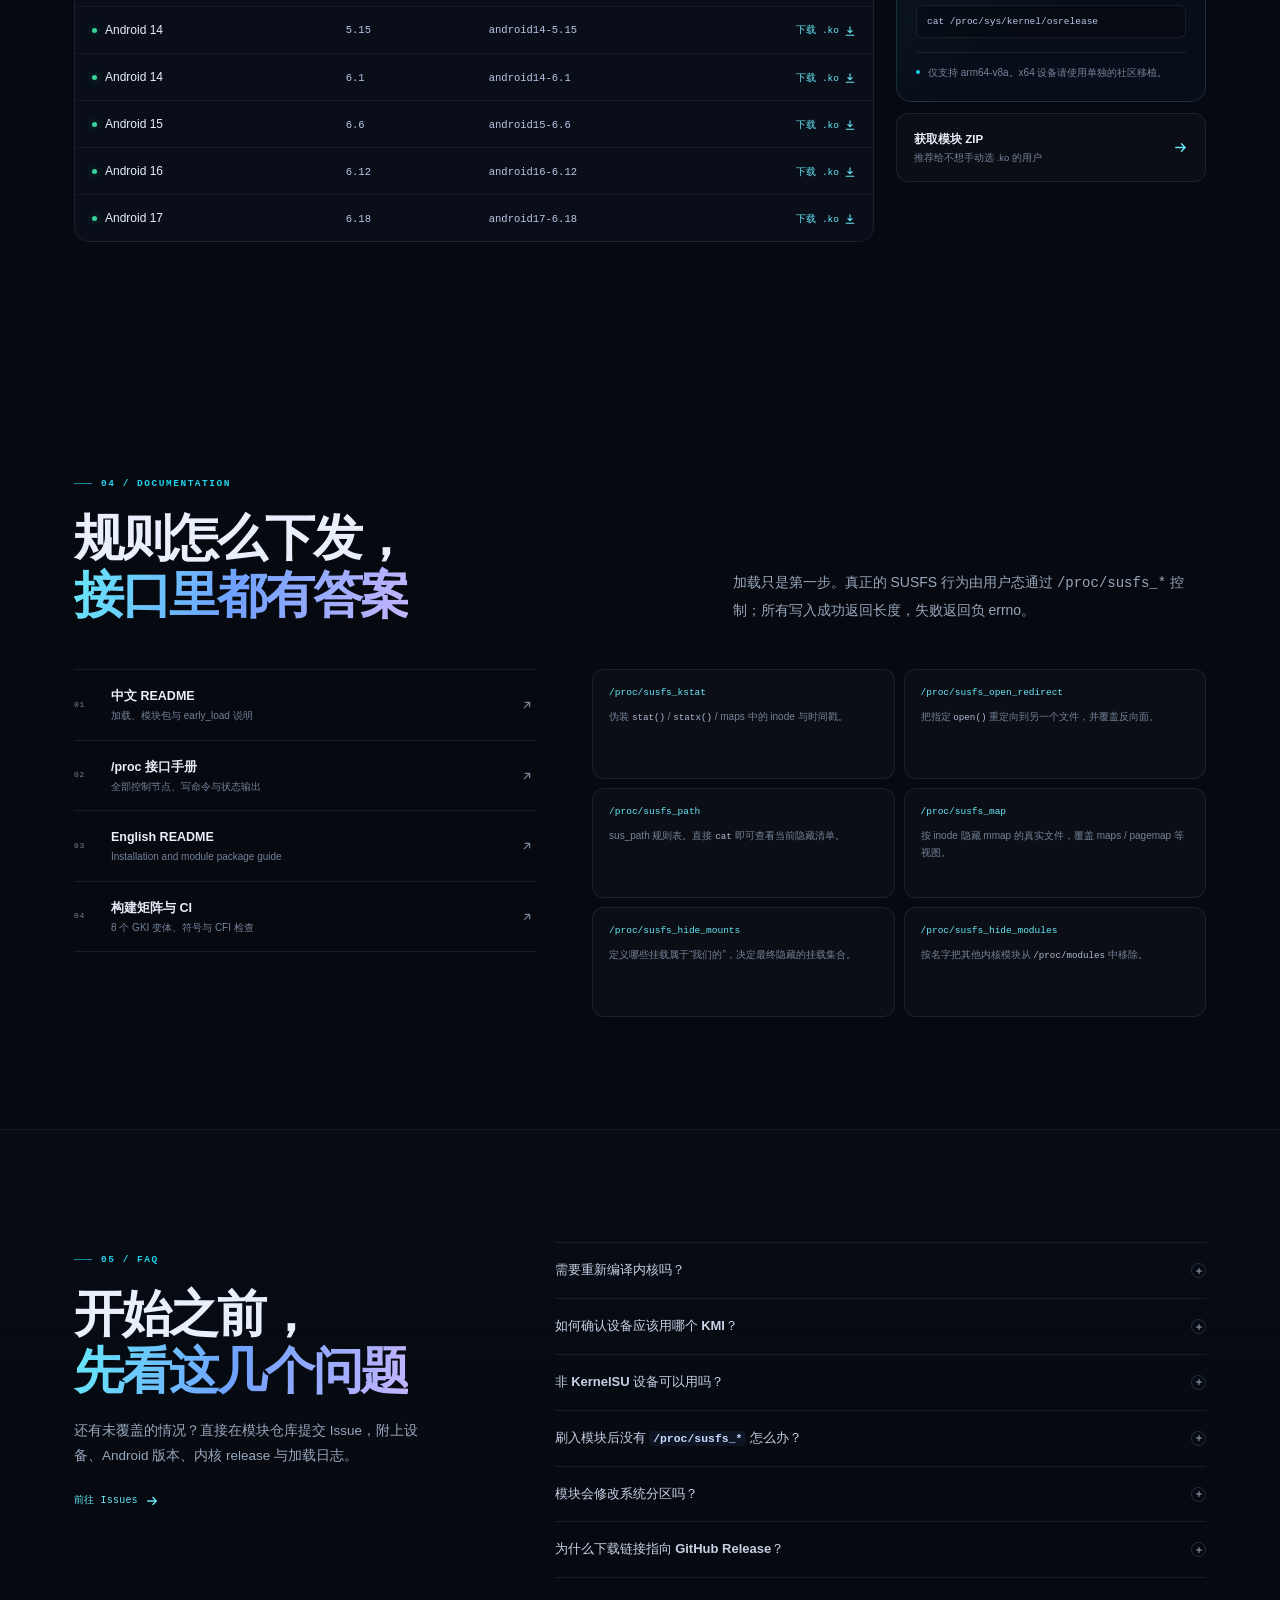
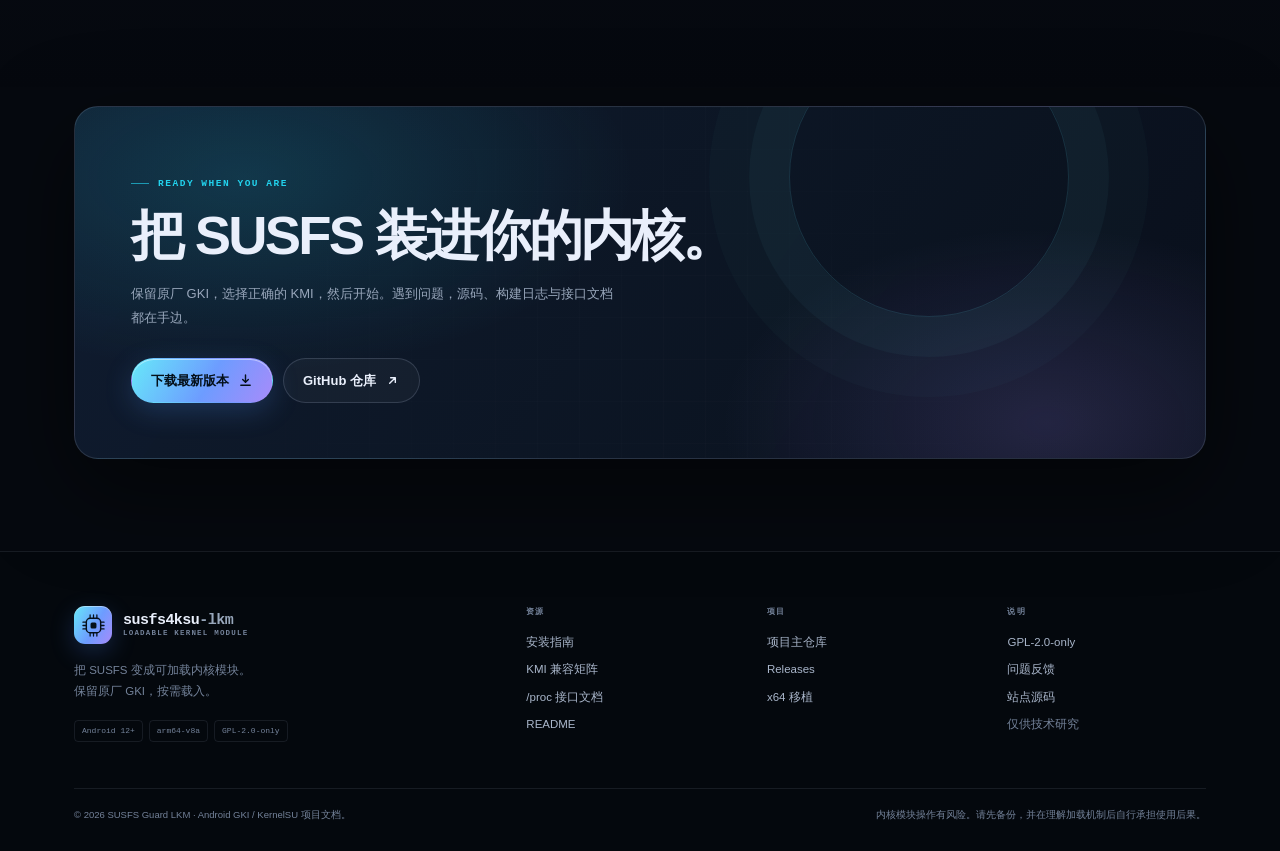
==== commit 34f7592a: "Revert "简化项目首页，用文档排版替换宣传式布局" (#220) This reverts merge commit 19c619f35e145b789a0f0caa03b982c6dbee4c" ====
--- a/index.html
+++ b/index.html
@@ -3,21 +3,31 @@
 <head>
   <meta charset="utf-8">
   <meta name="viewport" content="width=device-width, initial-scale=1">
-  <title>SUSFS Guard LKM · 项目文档</title>
-  <meta name="description" content="SUSFS 可加载内核模块的项目文档，包括安装说明、Android GKI 兼容表和接口参考。">
+  <script>
+    document.documentElement.classList.add('js');
+    window.setTimeout(function () {
+      if (document.querySelector('.reveal.is-visible')) return;
+      document.querySelectorAll('.reveal').forEach(function (el) {
+        el.classList.add('is-visible');
+      });
+    }, 1400);
+  </script>
+  <title>SUSFS Guard LKM — 无需重编译内核的 SUSFS</title>
+  <meta name="description" content="SUSFS 的可加载内核模块移植版：无需重编译内核，支持 Android 12+、arm64-v8a、GKI 5.10–6.18，通过 KernelSU 或自带加载器载入。">
   <meta name="author" content="inforcqb">
-  <meta name="theme-color" content="#f9f9f6">
-  <meta name="color-scheme" content="light">
+  <meta name="theme-color" content="#06090f">
+  <meta name="color-scheme" content="dark">
   <link rel="canonical" href="https://inforcqb.github.io/susfs4ksu-for-lkm/">
   <link rel="icon" href="assets/favicon.svg" type="image/svg+xml">
   <link rel="manifest" href="manifest.webmanifest">
   <link rel="stylesheet" href="assets/styles.css">
+  <noscript><style>.js .reveal{opacity:1!important;transform:none!important}</style></noscript>
 
   <meta property="og:type" content="website">
   <meta property="og:locale" content="zh_CN">
   <meta property="og:site_name" content="SUSFS Guard LKM">
-  <meta property="og:title" content="SUSFS Guard LKM · 项目文档">
-  <meta property="og:description" content="SUSFS 可加载内核模块的项目文档，包括安装说明、Android GKI 兼容表和接口参考。">
+  <meta property="og:title" content="SUSFS Guard LKM — 无需重编译内核的 SUSFS">
+  <meta property="og:description" content="把 SUSFS 装进可加载内核模块：保留原厂 GKI，支持 Android 12+ 与 5.10–6.18，KernelSU / 非 KernelSU 均可加载。">
   <meta property="og:url" content="https://inforcqb.github.io/susfs4ksu-for-lkm/">
   <meta property="og:image" content="https://inforcqb.github.io/susfs4ksu-for-lkm/assets/og.png">
   <meta property="og:image:type" content="image/png">
@@ -25,8 +35,8 @@
   <meta property="og:image:height" content="630">
   <meta property="og:image:alt" content="SUSFS Guard LKM — 无需重编译内核，直接加载内核模块">
   <meta name="twitter:card" content="summary_large_image">
-  <meta name="twitter:title" content="SUSFS Guard LKM · 项目文档">
-  <meta name="twitter:description" content="SUSFS 可加载内核模块的项目文档，包括安装说明、Android GKI 兼容表和接口参考。">
+  <meta name="twitter:title" content="SUSFS Guard LKM — 无需重编译内核的 SUSFS">
+  <meta name="twitter:description" content="把 SUSFS 装进可加载内核模块：保留原厂 GKI，支持 Android 12+ 与 5.10–6.18。">
   <meta name="twitter:image" content="https://inforcqb.github.io/susfs4ksu-for-lkm/assets/og.png">
   <meta name="twitter:image:alt" content="SUSFS Guard LKM — 无需重编译内核，直接加载内核模块">
 
@@ -51,70 +61,245 @@
   }
   </script>
 </head>
-<body id="top">
-  <a class="skip-link" href="#main">跳到正文</a>
-  <header class="site-header">
+<body>
+  <a class="skip-link" href="#main">跳到主要内容</a>
+  <div class="page-grid" aria-hidden="true"></div>
+  <div class="page-glow page-glow-a" aria-hidden="true"></div>
+  <div class="page-glow page-glow-b" aria-hidden="true"></div>
+
+  <header class="site-header" id="top">
     <div class="container header-inner">
-      <a class="brand" href="#top" aria-label="susfs4ksu-for-lkm 首页">
-        <img src="assets/favicon.svg" width="32" height="32" alt="">
-        <span>susfs4ksu-for-lkm</span>
+      <a class="brand" href="#top">
+        <span class="brand-mark" aria-hidden="true">
+          <svg viewBox="0 0 32 32" fill="none">
+            <rect x="7.5" y="7.5" width="17" height="17" rx="4.5" stroke="currentColor" stroke-width="1.7"/>
+            <rect x="12.5" y="12.5" width="7" height="7" rx="1.8" fill="currentColor"/>
+            <path d="M12 3.5v4M16 3.5v4M20 3.5v4M12 24.5v4M16 24.5v4M20 24.5v4M3.5 12h4M3.5 16h4M3.5 20h4M24.5 12h4M24.5 16h4M24.5 20h4" stroke="currentColor" stroke-width="1.5" stroke-linecap="round"/>
+          </svg>
+        </span>
+        <span class="brand-copy">
+          <strong>susfs4ksu<span>-lkm</span></strong>
+          <small>LOADABLE KERNEL MODULE</small>
+        </span>
+        <span class="sr-only">首页</span>
       </a>
-      <button class="nav-toggle" type="button" aria-expanded="false" aria-controls="site-nav" aria-label="打开导航">目录</button>
+
       <nav class="site-nav" id="site-nav" aria-label="主导航">
-        <a href="#features">项目说明</a>
+        <a href="#features">特性</a>
         <a href="#install">安装</a>
-        <a href="#kmi">KMI 对照表</a>
+        <a href="#kmi">KMI</a>
         <a href="#docs">文档</a>
-        <a href="#faq">常见问题</a>
-        <a class="repo-link" href="https://github.com/inforcqb/susfs4ksu-for-lkm">GitHub</a>
+        <a href="#faq">FAQ</a>
       </nav>
+
+      <div class="header-actions">
+        <a class="icon-link" href="https://github.com/inforcqb/susfs4ksu-for-lkm" target="_blank" rel="noopener noreferrer" aria-label="查看 GitHub 源码">
+          <svg viewBox="0 0 24 24" aria-hidden="true"><path d="M12 2.5a9.5 9.5 0 0 0-3 18.52c.48.09.65-.2.65-.46v-1.8c-2.66.58-3.22-1.13-3.22-1.13-.44-1.1-1.06-1.4-1.06-1.4-.86-.59.07-.58.07-.58.96.07 1.46.98 1.46.98.85 1.45 2.22 1.03 2.76.79.09-.62.33-1.03.6-1.27-2.12-.24-4.35-1.06-4.35-4.72 0-1.04.37-1.9.98-2.57-.1-.24-.43-1.21.09-2.53 0 0 .8-.26 2.62.98a9.1 9.1 0 0 1 4.77 0c1.82-1.24 2.62-.98 2.62-.98.52 1.32.19 2.29.09 2.53.61.67.98 1.53.98 2.57 0 3.67-2.23 4.48-4.36 4.71.34.3.65.88.65 1.78v2.64c0 .26.17.55.66.46A9.5 9.5 0 0 0 12 2.5Z" fill="currentColor"/></svg>
+        </a>
+        <a class="btn btn-primary btn-small" href="https://github.com/inforcqb/susfs4ksu-for-lkm/releases/latest" target="_blank" rel="noopener noreferrer">
+          下载
+          <svg viewBox="0 0 16 16" aria-hidden="true"><path d="M8 2v8m0 0 3-3m-3 3L5 7M3 13h10" fill="none" stroke="currentColor" stroke-width="1.5" stroke-linecap="round" stroke-linejoin="round"/></svg>
+        </a>
+        <button class="nav-toggle" type="button" aria-expanded="false" aria-controls="site-nav" aria-label="打开导航">
+          <span></span><span></span>
+        </button>
+      </div>
     </div>
   </header>
 
-  <main id="main" class="container">
-    <section id="features" class="intro" aria-labelledby="hero-title">
-      <div class="intro-copy">
-        <h1 id="hero-title">SUSFS <i>Guard LKM</i></h1>
-        <p>这是 SUSFS 的可加载内核模块版本。模块以 <code>.ko</code> 文件发布，设备可以继续使用原厂 GKI 内核。</p>
-        <div class="intro-links">
-          <a class="button" href="https://github.com/inforcqb/susfs4ksu-for-lkm/releases/latest">下载最新版本</a>
-          <a href="https://github.com/inforcqb/susfs4ksu-for-lkm/releases">版本记录</a>
-        </div>
-      </div>
-      <aside class="specs" aria-labelledby="specs-title">
-        <h2 id="specs-title">运行环境</h2>
-        <dl>
-          <div><dt>系统</dt><dd>Android 12 及以上</dd></div>
-          <div><dt>架构</dt><dd>arm64-v8a</dd></div>
-          <div><dt>内核</dt><dd>GKI 5.10–6.18</dd></div>
-        </dl>
-      </aside>
-    </section>
-
-    <section class="chapter" id="install" aria-labelledby="install-title">
-      <h2 id="install-title">安装</h2>
-      <div class="install-grid">
+  <main id="main">
+    <section class="hero" aria-labelledby="hero-title">
+      <div class="hero-aura" aria-hidden="true"></div>
+      <div class="container hero-grid">
+        <div class="hero-copy">
+          <div class="hero-badges reveal">
+            <span class="eyebrow"><span class="eyebrow-dot"></span>LOADABLE KERNEL MODULE</span>
+            <a class="release-pill" href="https://github.com/inforcqb/susfs4ksu-for-lkm/releases" target="_blank" rel="noopener noreferrer">
+              上游最新 <strong>v2.3.0-r18.9</strong>
+              <svg viewBox="0 0 12 12" aria-hidden="true"><path d="M3 9 9 3M4 3h5v5" fill="none" stroke="currentColor" stroke-width="1.3" stroke-linecap="round" stroke-linejoin="round"/></svg>
+            </a>
+          </div>
+
+          <h1 id="hero-title" class="reveal">把 SUSFS<br><span class="text-gradient">装进内核模块</span></h1>
+          <p class="hero-lede reveal">无需重编译内核，也不用替换 GKI。选择与设备 KMI 匹配的 <code>.ko</code>，通过 KernelSU 或自带加载器载入，即可暴露完整的 SUSFS <code>/proc</code> 控制接口。</p>
+
+          <div class="hero-actions reveal">
+            <a class="btn btn-primary" href="#install">
+              开始安装
+              <svg viewBox="0 0 16 16" aria-hidden="true"><path d="M3 8h10m0 0-4-4m4 4-4 4" fill="none" stroke="currentColor" stroke-width="1.6" stroke-linecap="round" stroke-linejoin="round"/></svg>
+            </a>
+            <a class="btn btn-secondary" href="https://github.com/inforcqb/susfs4ksu-for-lkm" target="_blank" rel="noopener noreferrer">
+              查看源码
+              <svg viewBox="0 0 16 16" aria-hidden="true"><path d="M5 11 11 5M6 5h5v5" fill="none" stroke="currentColor" stroke-width="1.5" stroke-linecap="round" stroke-linejoin="round"/></svg>
+            </a>
+          </div>
+
+          <div class="hero-meta reveal" aria-label="兼容性信息">
+            <span class="meta-chip"><span class="chip-dot green"></span>Android 12+</span>
+            <span class="meta-chip"><span class="chip-dot blue"></span>arm64-v8a</span>
+            <span class="meta-chip"><span class="chip-dot violet"></span>GKI 5.10–6.18</span>
+            <span class="meta-chip">GPL-2.0-only</span>
+          </div>
+        </div>
+
+        <div class="hero-visual reveal">
+          <div class="visual-aura" aria-hidden="true"></div>
+          <div class="orbit orbit-a" aria-hidden="true"></div>
+          <div class="orbit orbit-b" aria-hidden="true"></div>
+
+          <div class="terminal" aria-label="加载过程示意">
+            <div class="terminal-top">
+              <span class="window-dots" aria-hidden="true"><i></i><i></i><i></i></span>
+              <span class="terminal-title">susfs_guard_lkm · load</span>
+              <span class="terminal-label">示意</span>
+            </div>
+            <div class="terminal-body">
+              <div class="term-line"><span class="term-prompt">$</span><span><span class="term-cyan">ksud</span> insmod /data/adb/loader/susfs_guard_lkm.ko</span></div>
+              <div class="term-line term-ok"><span class="term-prefix">[ ok ]</span><span>module <b>susfs_guard_lkm</b> loaded</span></div>
+              <div class="term-line term-ok"><span class="term-prefix">[ ok ]</span><span>kmi matched <b>android15-6.6</b></span></div>
+              <div class="term-line term-ok"><span class="term-prefix">[ ok ]</span><span>expose_proc = 1</span></div>
+              <div class="term-line term-dim"><span class="term-prefix">[ .. ]</span><span>waiting for susfs rules…</span></div>
+              <div class="term-line term-prompt-line"><span class="term-prompt">$</span><span class="term-cursor" aria-hidden="true"></span></div>
+            </div>
+            <div class="terminal-foot">
+              <span class="pulse-dot" aria-hidden="true"></span>
+              <span>GKI 6.6 · arm64-v8a · LKM</span>
+              <span class="terminal-foot-right">no kernel rebuild</span>
+            </div>
+          </div>
+
+          <div class="float-card float-a">
+            <span class="float-icon">
+              <svg viewBox="0 0 20 20" aria-hidden="true"><path d="M4 10.5 8 14l8-8" fill="none" stroke="currentColor" stroke-width="1.7" stroke-linecap="round" stroke-linejoin="round"/></svg>
+            </span>
+            <span><strong>0 次重编译</strong><small>keep stock GKI</small></span>
+          </div>
+          <div class="float-card float-b">
+            <span class="float-icon">
+              <svg viewBox="0 0 20 20" aria-hidden="true"><path d="M10 3v14M3 10h14M5.5 5.5l9 9M14.5 5.5l-9 9" fill="none" stroke="currentColor" stroke-width="1.4" stroke-linecap="round"/></svg>
+            </span>
+            <span><strong>KMI 自动匹配</strong><small>8 个 GKI 变体</small></span>
+          </div>
+        </div>
+      </div>
+    </section>
+
+    <section class="container stats-wrap" aria-label="项目概览">
+      <div class="stats reveal">
+        <div class="stat">
+          <strong>8</strong>
+          <span>KMI 构建变体</span>
+        </div>
+        <div class="stat">
+          <strong>5.10<span>–</span>6.18</strong>
+          <span>GKI 内核覆盖</span>
+        </div>
+        <div class="stat">
+          <strong>0</strong>
+          <span>内核重编译次数</span>
+        </div>
+        <div class="stat">
+          <strong>100<span>%</span></strong>
+          <span>开源可审计</span>
+        </div>
+      </div>
+    </section>
+
+    <section class="section" id="features" aria-labelledby="features-title">
+      <div class="container">
+        <div class="section-head">
+          <div class="reveal">
+            <span class="section-kicker">01 / WHY LKM</span>
+            <h2 id="features-title">保留原厂内核，<br><span class="text-gradient">只加载需要的能力</span></h2>
+          </div>
+          <p class="reveal">传统 SUSFS 需要把补丁编进内核。LKM 版本把这件事拆开：内核保持原样，SUSFS 以模块形式按需载入，升级、回滚与审计都更轻。</p>
+        </div>
+
+        <div class="feature-grid">
+          <article class="feature-card reveal">
+            <span class="feature-icon">
+              <svg viewBox="0 0 24 24" aria-hidden="true"><rect x="6.5" y="6.5" width="11" height="11" rx="2.5" stroke="currentColor" stroke-width="1.5"/><rect x="10" y="10" width="4" height="4" rx="1" fill="currentColor"/><path d="M9 3v3M12 3v3M15 3v3M9 18v3M12 18v3M15 18v3M3 9h3M3 12h3M3 15h3M18 9h3M18 12h3M18 15h3" stroke="currentColor" stroke-width="1.4" stroke-linecap="round"/></svg>
+            </span>
+            <h3>内核零改动</h3>
+            <p>以 <code>.ko</code> 形式运行，不重编译、不替换 GKI。系统 OTA 与内核分区保持原样，回滚只需卸载模块。</p>
+          </article>
+
+          <article class="feature-card reveal">
+            <span class="feature-icon">
+              <svg viewBox="0 0 24 24" aria-hidden="true"><path d="m12 3 8 4.5v9L12 21l-8-4.5v-9L12 3Z" stroke="currentColor" stroke-width="1.5" stroke-linejoin="round"/><path d="m4.5 7.8 7.5 4.3 7.5-4.3M12 12v8.3" stroke="currentColor" stroke-width="1.5" stroke-linejoin="round"/></svg>
+            </span>
+            <h3>按 KMI 精准构建</h3>
+            <p>覆盖 Android 12–17、GKI 5.10–6.18 的 8 个变体。每个产物都对应明确的 Android 版本与内核主版本。</p>
+          </article>
+
+          <article class="feature-card reveal">
+            <span class="feature-icon">
+              <svg viewBox="0 0 24 24" aria-hidden="true"><rect x="3" y="4" width="18" height="16" rx="3" stroke="currentColor" stroke-width="1.5"/><path d="m7 9 3 3-3 3M12.5 15H17" stroke="currentColor" stroke-width="1.5" stroke-linecap="round" stroke-linejoin="round"/></svg>
+            </span>
+            <h3>KernelSU 原生路径</h3>
+            <p><code>ksud insmod</code> 直接加载；非 KernelSU 环境可使用 Release 自带的 <code>susfs_insmod</code>，同样无需重新打包内核。</p>
+          </article>
+
+          <article class="feature-card reveal">
+            <span class="feature-icon">
+              <svg viewBox="0 0 24 24" aria-hidden="true"><path d="M12 3 4.5 6.5v5c0 4.6 3.1 7.9 7.5 9.5 4.4-1.6 7.5-4.9 7.5-9.5v-5L12 3Z" stroke="currentColor" stroke-width="1.5" stroke-linejoin="round"/><path d="m8.5 12 2.2 2.2 4.8-4.8" stroke="currentColor" stroke-width="1.6" stroke-linecap="round" stroke-linejoin="round"/></svg>
+            </span>
+            <h3>开箱即用的模块包</h3>
+            <p>刷入 KernelSU 模块 ZIP，开机按 <code>/proc/sys/kernel/osrelease</code> 自动选择 <code>.ko</code>，并带 <code>expose_proc=1</code>。</p>
+          </article>
+
+          <article class="feature-card reveal">
+            <span class="feature-icon">
+              <svg viewBox="0 0 24 24" aria-hidden="true"><path d="M4 7h10M18 7h2M4 17h2M10 17h10" stroke="currentColor" stroke-width="1.6" stroke-linecap="round"/><circle cx="16" cy="7" r="2.2" stroke="currentColor" stroke-width="1.5"/><circle cx="8" cy="17" r="2.2" stroke="currentColor" stroke-width="1.5"/></svg>
+            </span>
+            <h3>完整控制接口</h3>
+            <p><code>expose_proc=1</code> 暴露 <code>/proc/susfs_*</code>。路径、挂载、kstat、open redirect 与 mmap 规则统一由用户态下发。</p>
+          </article>
+
+          <article class="feature-card reveal">
+            <span class="feature-icon">
+              <svg viewBox="0 0 24 24" aria-hidden="true"><path d="m8 8-4 4 4 4M16 8l4 4-4 4M13.5 5l-3 14" stroke="currentColor" stroke-width="1.6" stroke-linecap="round" stroke-linejoin="round"/></svg>
+            </span>
+            <h3>公开、可审计</h3>
+            <p>GPL-2.0-only。源码、KMI 构建矩阵、CFI 调用点检查与完整接口文档全部开放，方便核对每个变体。</p>
+          </article>
+        </div>
+      </div>
+    </section>
+
+    <section class="section install-section" id="install" aria-labelledby="install-title">
+      <div class="container install-grid">
         <div class="install-copy">
-          <ol class="steps">
+          <div class="reveal">
+            <span class="section-kicker">02 / QUICK START</span>
+            <h2 id="install-title">从下载到加载，<br><span class="text-gradient">四步完成</span></h2>
+            <p class="section-lede">先确认设备的 Android 版本与内核主版本，再选对应的 <code>.ko</code>。不确定时，优先使用模块 ZIP，让加载脚本自动匹配。</p>
+          </div>
+
+          <ol class="steps reveal">
             <li>
+              <span class="step-num">01</span>
               <div>
                 <h3>确认 KMI</h3>
                 <p>读取 <code>ro.build.version.release</code> 与 <code>/proc/sys/kernel/osrelease</code>，对照下方矩阵选择产物。</p>
               </div>
             </li>
             <li>
+              <span class="step-num">02</span>
               <div>
                 <h3>载入模块</h3>
                 <p>KernelSU 使用 <code>ksud insmod</code>；其他环境使用 Release 附带的 <code>susfs_insmod</code>。</p>
               </div>
             </li>
             <li>
+              <span class="step-num">03</span>
               <div>
                 <h3>下发规则</h3>
                 <p>模块只负责加载，不设置任何 SUSFS 规则。规则由管理器或你的脚本写入 <code>/proc/susfs_*</code>。</p>
               </div>
             </li>
             <li>
+              <span class="step-num">04</span>
               <div>
                 <h3>需要时卸载</h3>
                 <p>执行 <code>rmmod susfs_guard_lkm</code> 即可即时卸载；模块包则在管理器中停用或删除后重启。</p>
@@ -122,20 +307,24 @@
             </li>
           </ol>
 
-          <div class="callout">
+          <div class="callout reveal">
+            <span class="callout-icon">
+              <svg viewBox="0 0 20 20" aria-hidden="true"><circle cx="10" cy="10" r="7.2" stroke="currentColor" stroke-width="1.4"/><path d="M10 9v4.5M10 6.4v.2" stroke="currentColor" stroke-width="1.6" stroke-linecap="round"/></svg>
+            </span>
             <p><strong>提前加载：</strong>如果 SUSFS 规则必须在模块 <code>post-fs-data</code> 与挂载之前生效，以 root 执行 <code>touch /data/adb/modules/susfs_guard_lkm/early_load</code> 后重启。</p>
           </div>
         </div>
-        <div class="code-panel">
+
+        <div class="code-panel reveal" data-code-panel>
           <div class="tabs" role="tablist" aria-label="安装方式">
-            <button type="button" role="tab" id="tab-ksu" aria-controls="pane-ksu" aria-selected="true" tabindex="0">KernelSU</button>
-            <button type="button" role="tab" id="tab-loader" aria-controls="pane-loader" aria-selected="false" tabindex="-1">非 KernelSU</button>
-            <button type="button" role="tab" id="tab-zip" aria-controls="pane-zip" aria-selected="false" tabindex="-1">模块 ZIP</button>
+            <button class="tab" type="button" role="tab" id="tab-ksu" aria-controls="pane-ksu" aria-selected="true" tabindex="0">KernelSU</button>
+            <button class="tab" type="button" role="tab" id="tab-loader" aria-controls="pane-loader" aria-selected="false" tabindex="-1">非 KernelSU</button>
+            <button class="tab" type="button" role="tab" id="tab-zip" aria-controls="pane-zip" aria-selected="false" tabindex="-1">模块 ZIP</button>
           </div>
 
           <div class="code-pane" id="pane-ksu" role="tabpanel" aria-labelledby="tab-ksu">
             <div class="code-head">
-              <span class="code-label">adb · KernelSU</span>
+              <span class="code-label"><span class="code-dot"></span>adb · KernelSU</span>
               <button class="copy-btn" type="button" data-copy aria-live="polite">复制</button>
             </div>
             <pre><code><span class="c"># 1. 推送与设备 KMI 对应的 .ko</span>
@@ -147,13 +336,14 @@
 <span class="c"># 3. 确认模块已载入</span>
 adb shell su -c "lsmod | grep susfs_guard_lkm"</code></pre>
             <div class="code-footnote">
+              <span class="mini-dot"></span>
               设备上的目标路径可自定义；示例以 Android 15 / GKI 6.6 为例。
             </div>
           </div>
 
-          <div class="code-pane" id="pane-loader" role="tabpanel" aria-labelledby="tab-loader">
+          <div class="code-pane" id="pane-loader" role="tabpanel" aria-labelledby="tab-loader" hidden>
             <div class="code-head">
-              <span class="code-label">adb · susfs_insmod</span>
+              <span class="code-label"><span class="code-dot"></span>adb · susfs_insmod</span>
               <button class="copy-btn" type="button" data-copy aria-live="polite">复制</button>
             </div>
             <pre><code><span class="c"># 1. 推送模块与 Release 自带的加载器</span>
@@ -167,13 +357,14 @@
 <span class="c"># 3. 卸载</span>
 adb shell su -c "rmmod susfs_guard_lkm"</code></pre>
             <div class="code-footnote">
+              <span class="mini-dot"></span>
               非 KernelSU 环境依靠 <code>susfs_insmod</code> 在用户态完成符号解析与载入。
             </div>
           </div>
 
-          <div class="code-pane" id="pane-zip" role="tabpanel" aria-labelledby="tab-zip">
+          <div class="code-pane" id="pane-zip" role="tabpanel" aria-labelledby="tab-zip" hidden>
             <div class="code-head">
-              <span class="code-label">KernelSU Manager</span>
+              <span class="code-label"><span class="code-dot"></span>KernelSU Manager</span>
               <button class="copy-btn" type="button" data-copy aria-live="polite">复制</button>
             </div>
             <pre><code><span class="c"># 在 KernelSU 管理器中：</span>
@@ -190,6 +381,7 @@
 <span class="c"># 可选：手动指定 KMI</span>
 echo android15-6.6 &gt; /data/adb/modules/susfs_guard_lkm/kmi_override</code></pre>
             <div class="code-footnote">
+              <span class="mini-dot"></span>
               仅 arm64 与 KernelSU 系管理器；模块包会跳过已存在的 SUSFS 接口。
             </div>
           </div>
@@ -197,134 +389,291 @@
       </div>
     </section>
 
-    <section class="chapter" id="kmi" aria-labelledby="kmi-title">
-      <h2 id="kmi-title">KMI 对照表</h2>
-      <p class="section-note">每个 <code>.ko</code> 文件对应一组 Android 和 GKI 版本。模块 ZIP 会自动匹配 KMI。</p>
-      <div class="kmi-layout">
-        <div class="table-scroll">
-          <table>
-            <thead>
-              <tr>
-                <th scope="col">Android</th>
-                <th scope="col">GKI</th>
-                <th scope="col">KMI 变体</th>
-                <th scope="col">文件</th>
-              </tr>
-            </thead>
-            <tbody>
-              <tr>
-                <td>Android 12</td>
-                <td><code>5.10</code></td>
-                <td><code>android12-5.10</code></td>
-                <td class="download-cell"><a href="https://github.com/inforcqb/susfs4ksu-for-lkm/releases/latest/download/susfs_guard_lkm-android12-5.10.ko">下载 .ko</a></td>
-              </tr>
-              <tr>
-                <td>Android 13</td>
-                <td><code>5.10</code></td>
-                <td><code>android13-5.10</code></td>
-                <td class="download-cell"><a href="https://github.com/inforcqb/susfs4ksu-for-lkm/releases/latest/download/susfs_guard_lkm-android13-5.10.ko">下载 .ko</a></td>
-              </tr>
-              <tr>
-                <td>Android 13</td>
-                <td><code>5.15</code></td>
-                <td><code>android13-5.15</code></td>
-                <td class="download-cell"><a href="https://github.com/inforcqb/susfs4ksu-for-lkm/releases/latest/download/susfs_guard_lkm-android13-5.15.ko">下载 .ko</a></td>
-              </tr>
-              <tr>
-                <td>Android 14</td>
-                <td><code>5.15</code></td>
-                <td><code>android14-5.15</code></td>
-                <td class="download-cell"><a href="https://github.com/inforcqb/susfs4ksu-for-lkm/releases/latest/download/susfs_guard_lkm-android14-5.15.ko">下载 .ko</a></td>
-              </tr>
-              <tr>
-                <td>Android 14</td>
-                <td><code>6.1</code></td>
-                <td><code>android14-6.1</code></td>
-                <td class="download-cell"><a href="https://github.com/inforcqb/susfs4ksu-for-lkm/releases/latest/download/susfs_guard_lkm-android14-6.1.ko">下载 .ko</a></td>
-              </tr>
-              <tr>
-                <td>Android 15</td>
-                <td><code>6.6</code></td>
-                <td><code>android15-6.6</code></td>
-                <td class="download-cell"><a href="https://github.com/inforcqb/susfs4ksu-for-lkm/releases/latest/download/susfs_guard_lkm-android15-6.6.ko">下载 .ko</a></td>
-              </tr>
-              <tr>
-                <td>Android 16</td>
-                <td><code>6.12</code></td>
-                <td><code>android16-6.12</code></td>
-                <td class="download-cell"><a href="https://github.com/inforcqb/susfs4ksu-for-lkm/releases/latest/download/susfs_guard_lkm-android16-6.12.ko">下载 .ko</a></td>
-              </tr>
-              <tr>
-                <td>Android 17</td>
-                <td><code>6.18</code></td>
-                <td><code>android17-6.18</code></td>
-                <td class="download-cell"><a href="https://github.com/inforcqb/susfs4ksu-for-lkm/releases/latest/download/susfs_guard_lkm-android17-6.18.ko">下载 .ko</a></td>
-              </tr>
-            </tbody>
-          </table>
-        </div>
-        <aside class="kmi-aside">
-          <h3>在哪里看设备版本？</h3>
-          <p>内核版本号里带有 Android 标签。例如 <code>6.6.30-android15-…</code> 对应 <code>android15-6.6</code>。</p>
-          <pre><code>getprop ro.build.version.release
-cat /proc/sys/kernel/osrelease</code></pre>
-          <p>x64 设备可查看<a href="https://github.com/ymuuuu/susfs4ksu-lkm-x64">社区移植项目</a>。</p>
-        </aside>
-      </div>
-    </section>
-
-    <section class="chapter reference" id="docs" aria-labelledby="docs-title">
-      <h2 id="docs-title">项目文档</h2>
-      <dl class="reference-list">
-        <div><dt><a href="https://github.com/inforcqb/susfs4ksu-for-lkm/blob/main/README.md">中文 README</a></dt><dd>安装说明和模块包选项</dd></div>
-        <div><dt><a href="https://github.com/inforcqb/susfs4ksu-for-lkm/blob/main/PROC_INTERFACES.md">/proc 接口手册</a></dt><dd>控制节点、参数和返回值</dd></div>
-        <div><dt><a href="https://github.com/inforcqb/susfs4ksu-for-lkm/blob/main/README.en.md" lang="en">English README</a></dt><dd>英文版项目说明</dd></div>
-        <div><dt><a href="https://github.com/inforcqb/susfs4ksu-for-lkm/blob/main/.github/workflows/build-ddk.yml">构建配置</a></dt><dd>GitHub Actions 使用的 GKI 构建矩阵</dd></div>
-      </dl>
-    </section>
-
-    <section class="chapter reference" id="faq" aria-labelledby="faq-title">
-      <div class="faq-intro">
-        <h2 id="faq-title">常见问题</h2>
-        <p>反馈问题时，请附上设备型号、Android 版本、内核版本和加载日志。</p>
-        <a href="https://github.com/inforcqb/susfs4ksu-for-lkm/issues">查看或提交 Issue</a>
-      </div>
-        <div class="faq-list">
+    <section class="section" id="kmi" aria-labelledby="kmi-title">
+      <div class="container">
+        <div class="section-head">
+          <div class="reveal">
+            <span class="section-kicker">03 / COMPATIBILITY</span>
+            <h2 id="kmi-title">选对 KMI，<br><span class="text-gradient">再载入模块</span></h2>
+          </div>
+          <p class="reveal">Android 版本与内核主版本共同决定产物。下载链接始终指向上游最新 Release 中的同名文件；若使用模块 ZIP，则无需手动选择。</p>
+        </div>
+
+        <div class="kmi-layout">
+          <div class="kmi-table-wrap reveal">
+            <div class="table-scroll">
+              <table>
+                <thead>
+                  <tr>
+                    <th scope="col">Android</th>
+                    <th scope="col">GKI</th>
+                    <th scope="col">KMI 变体</th>
+                    <th scope="col"><span class="sr-only">下载</span></th>
+                  </tr>
+                </thead>
+                <tbody>
+                  <tr>
+                    <td><span class="android-cell"><span class="version-dot"></span>Android 12</span></td>
+                    <td><code class="kmi-code">5.10</code></td>
+                    <td><code class="kmi-code">android12-5.10</code></td>
+                    <td class="download-cell"><a class="dl-link" href="https://github.com/inforcqb/susfs4ksu-for-lkm/releases/latest/download/susfs_guard_lkm-android12-5.10.ko">下载 .ko <svg viewBox="0 0 14 14" aria-hidden="true"><path d="M7 2v7m0 0 2.5-2.5M7 9 4.5 6.5M2.5 12h9" fill="none" stroke="currentColor" stroke-width="1.3" stroke-linecap="round" stroke-linejoin="round"/></svg></a></td>
+                  </tr>
+                  <tr>
+                    <td><span class="android-cell"><span class="version-dot"></span>Android 13</span></td>
+                    <td><code class="kmi-code">5.10</code></td>
+                    <td><code class="kmi-code">android13-5.10</code></td>
+                    <td class="download-cell"><a class="dl-link" href="https://github.com/inforcqb/susfs4ksu-for-lkm/releases/latest/download/susfs_guard_lkm-android13-5.10.ko">下载 .ko <svg viewBox="0 0 14 14" aria-hidden="true"><path d="M7 2v7m0 0 2.5-2.5M7 9 4.5 6.5M2.5 12h9" fill="none" stroke="currentColor" stroke-width="1.3" stroke-linecap="round" stroke-linejoin="round"/></svg></a></td>
+                  </tr>
+                  <tr>
+                    <td><span class="android-cell"><span class="version-dot"></span>Android 13</span></td>
+                    <td><code class="kmi-code">5.15</code></td>
+                    <td><code class="kmi-code">android13-5.15</code></td>
+                    <td class="download-cell"><a class="dl-link" href="https://github.com/inforcqb/susfs4ksu-for-lkm/releases/latest/download/susfs_guard_lkm-android13-5.15.ko">下载 .ko <svg viewBox="0 0 14 14" aria-hidden="true"><path d="M7 2v7m0 0 2.5-2.5M7 9 4.5 6.5M2.5 12h9" fill="none" stroke="currentColor" stroke-width="1.3" stroke-linecap="round" stroke-linejoin="round"/></svg></a></td>
+                  </tr>
+                  <tr>
+                    <td><span class="android-cell"><span class="version-dot"></span>Android 14</span></td>
+                    <td><code class="kmi-code">5.15</code></td>
+                    <td><code class="kmi-code">android14-5.15</code></td>
+                    <td class="download-cell"><a class="dl-link" href="https://github.com/inforcqb/susfs4ksu-for-lkm/releases/latest/download/susfs_guard_lkm-android14-5.15.ko">下载 .ko <svg viewBox="0 0 14 14" aria-hidden="true"><path d="M7 2v7m0 0 2.5-2.5M7 9 4.5 6.5M2.5 12h9" fill="none" stroke="currentColor" stroke-width="1.3" stroke-linecap="round" stroke-linejoin="round"/></svg></a></td>
+                  </tr>
+                  <tr>
+                    <td><span class="android-cell"><span class="version-dot"></span>Android 14</span></td>
+                    <td><code class="kmi-code">6.1</code></td>
+                    <td><code class="kmi-code">android14-6.1</code></td>
+                    <td class="download-cell"><a class="dl-link" href="https://github.com/inforcqb/susfs4ksu-for-lkm/releases/latest/download/susfs_guard_lkm-android14-6.1.ko">下载 .ko <svg viewBox="0 0 14 14" aria-hidden="true"><path d="M7 2v7m0 0 2.5-2.5M7 9 4.5 6.5M2.5 12h9" fill="none" stroke="currentColor" stroke-width="1.3" stroke-linecap="round" stroke-linejoin="round"/></svg></a></td>
+                  </tr>
+                  <tr>
+                    <td><span class="android-cell"><span class="version-dot"></span>Android 15</span></td>
+                    <td><code class="kmi-code">6.6</code></td>
+                    <td><code class="kmi-code">android15-6.6</code></td>
+                    <td class="download-cell"><a class="dl-link" href="https://github.com/inforcqb/susfs4ksu-for-lkm/releases/latest/download/susfs_guard_lkm-android15-6.6.ko">下载 .ko <svg viewBox="0 0 14 14" aria-hidden="true"><path d="M7 2v7m0 0 2.5-2.5M7 9 4.5 6.5M2.5 12h9" fill="none" stroke="currentColor" stroke-width="1.3" stroke-linecap="round" stroke-linejoin="round"/></svg></a></td>
+                  </tr>
+                  <tr>
+                    <td><span class="android-cell"><span class="version-dot"></span>Android 16</span></td>
+                    <td><code class="kmi-code">6.12</code></td>
+                    <td><code class="kmi-code">android16-6.12</code></td>
+                    <td class="download-cell"><a class="dl-link" href="https://github.com/inforcqb/susfs4ksu-for-lkm/releases/latest/download/susfs_guard_lkm-android16-6.12.ko">下载 .ko <svg viewBox="0 0 14 14" aria-hidden="true"><path d="M7 2v7m0 0 2.5-2.5M7 9 4.5 6.5M2.5 12h9" fill="none" stroke="currentColor" stroke-width="1.3" stroke-linecap="round" stroke-linejoin="round"/></svg></a></td>
+                  </tr>
+                  <tr>
+                    <td><span class="android-cell"><span class="version-dot"></span>Android 17</span></td>
+                    <td><code class="kmi-code">6.18</code></td>
+                    <td><code class="kmi-code">android17-6.18</code></td>
+                    <td class="download-cell"><a class="dl-link" href="https://github.com/inforcqb/susfs4ksu-for-lkm/releases/latest/download/susfs_guard_lkm-android17-6.18.ko">下载 .ko <svg viewBox="0 0 14 14" aria-hidden="true"><path d="M7 2v7m0 0 2.5-2.5M7 9 4.5 6.5M2.5 12h9" fill="none" stroke="currentColor" stroke-width="1.3" stroke-linecap="round" stroke-linejoin="round"/></svg></a></td>
+                  </tr>
+                </tbody>
+              </table>
+            </div>
+          </div>
+
+          <aside class="kmi-aside reveal">
+            <div class="kmi-check">
+              <span class="check-kicker">HOW TO CHECK</span>
+              <h3>设备 KMI 怎么确认？</h3>
+              <p>内核 release 字符串通常同时包含内核版本与 Android 标签，例如 <code>6.6.30-android15-…</code>。</p>
+              <div class="check-commands">
+                <code>getprop ro.build.version.release</code>
+                <code>cat /proc/sys/kernel/osrelease</code>
+              </div>
+              <div class="check-note">
+                <span class="mini-dot"></span>
+                仅支持 arm64-v8a。x64 设备请使用单独的社区移植。
+              </div>
+            </div>
+
+            <a class="side-link" href="https://github.com/inforcqb/susfs4ksu-for-lkm/releases/latest" target="_blank" rel="noopener noreferrer">
+              <span>
+                <strong>获取模块 ZIP</strong>
+                <small>推荐给不想手动选 .ko 的用户</small>
+              </span>
+              <svg viewBox="0 0 16 16" aria-hidden="true"><path d="M3 8h10m0 0-4-4m4 4-4 4" fill="none" stroke="currentColor" stroke-width="1.5" stroke-linecap="round" stroke-linejoin="round"/></svg>
+            </a>
+          </aside>
+        </div>
+      </div>
+    </section>
+
+    <section class="section" id="docs" aria-labelledby="docs-title">
+      <div class="container">
+        <div class="section-head">
+          <div class="reveal">
+            <span class="section-kicker">04 / DOCUMENTATION</span>
+            <h2 id="docs-title">规则怎么下发，<br><span class="text-gradient">接口里都有答案</span></h2>
+          </div>
+          <p class="reveal">加载只是第一步。真正的 SUSFS 行为由用户态通过 <code>/proc/susfs_*</code> 控制；所有写入成功返回长度，失败返回负 errno。</p>
+        </div>
+
+        <div class="docs-grid">
+          <div class="doc-list reveal">
+            <a class="doc-link" href="https://github.com/inforcqb/susfs4ksu-for-lkm/blob/main/README.md" target="_blank" rel="noopener noreferrer">
+              <span class="doc-index">01</span>
+              <span><strong>中文 README</strong><small>加载、模块包与 early_load 说明</small></span>
+              <svg viewBox="0 0 16 16" aria-hidden="true"><path d="M5 11 11 5M6 5h5v5" fill="none" stroke="currentColor" stroke-width="1.5" stroke-linecap="round" stroke-linejoin="round"/></svg>
+            </a>
+            <a class="doc-link" href="https://github.com/inforcqb/susfs4ksu-for-lkm/blob/main/PROC_INTERFACES.md" target="_blank" rel="noopener noreferrer">
+              <span class="doc-index">02</span>
+              <span><strong>/proc 接口手册</strong><small>全部控制节点、写命令与状态输出</small></span>
+              <svg viewBox="0 0 16 16" aria-hidden="true"><path d="M5 11 11 5M6 5h5v5" fill="none" stroke="currentColor" stroke-width="1.5" stroke-linecap="round" stroke-linejoin="round"/></svg>
+            </a>
+            <a class="doc-link" href="https://github.com/inforcqb/susfs4ksu-for-lkm/blob/main/README.en.md" target="_blank" rel="noopener noreferrer">
+              <span class="doc-index">03</span>
+              <span><strong>English README</strong><small>Installation and module package guide</small></span>
+              <svg viewBox="0 0 16 16" aria-hidden="true"><path d="M5 11 11 5M6 5h5v5" fill="none" stroke="currentColor" stroke-width="1.5" stroke-linecap="round" stroke-linejoin="round"/></svg>
+            </a>
+            <a class="doc-link" href="https://github.com/inforcqb/susfs4ksu-for-lkm/blob/main/.github/workflows/build-ddk.yml" target="_blank" rel="noopener noreferrer">
+              <span class="doc-index">04</span>
+              <span><strong>构建矩阵与 CI</strong><small>8 个 GKI 变体、符号与 CFI 检查</small></span>
+              <svg viewBox="0 0 16 16" aria-hidden="true"><path d="M5 11 11 5M6 5h5v5" fill="none" stroke="currentColor" stroke-width="1.5" stroke-linecap="round" stroke-linejoin="round"/></svg>
+            </a>
+          </div>
+
+          <div class="interface-grid reveal">
+            <a class="interface-card" href="https://github.com/inforcqb/susfs4ksu-for-lkm/blob/main/PROC_INTERFACES.md" target="_blank" rel="noopener noreferrer">
+              <code>/proc/susfs_kstat</code>
+              <p>伪装 <code>stat()</code> / <code>statx()</code> / maps 中的 inode 与时间戳。</p>
+            </a>
+            <a class="interface-card" href="https://github.com/inforcqb/susfs4ksu-for-lkm/blob/main/PROC_INTERFACES.md" target="_blank" rel="noopener noreferrer">
+              <code>/proc/susfs_open_redirect</code>
+              <p>把指定 <code>open()</code> 重定向到另一个文件，并覆盖反向面。</p>
+            </a>
+            <a class="interface-card" href="https://github.com/inforcqb/susfs4ksu-for-lkm/blob/main/PROC_INTERFACES.md" target="_blank" rel="noopener noreferrer">
+              <code>/proc/susfs_path</code>
+              <p>sus_path 规则表。直接 <code>cat</code> 即可查看当前隐藏清单。</p>
+            </a>
+            <a class="interface-card" href="https://github.com/inforcqb/susfs4ksu-for-lkm/blob/main/PROC_INTERFACES.md" target="_blank" rel="noopener noreferrer">
+              <code>/proc/susfs_map</code>
+              <p>按 inode 隐藏 mmap 的真实文件，覆盖 maps / pagemap 等视图。</p>
+            </a>
+            <a class="interface-card" href="https://github.com/inforcqb/susfs4ksu-for-lkm/blob/main/PROC_INTERFACES.md" target="_blank" rel="noopener noreferrer">
+              <code>/proc/susfs_hide_mounts</code>
+              <p>定义哪些挂载属于“我们的”，决定最终隐藏的挂载集合。</p>
+            </a>
+            <a class="interface-card" href="https://github.com/inforcqb/susfs4ksu-for-lkm/blob/main/PROC_INTERFACES.md" target="_blank" rel="noopener noreferrer">
+              <code>/proc/susfs_hide_modules</code>
+              <p>按名字把其他内核模块从 <code>/proc/modules</code> 中移除。</p>
+            </a>
+          </div>
+        </div>
+      </div>
+    </section>
+
+    <section class="section faq-section" id="faq" aria-labelledby="faq-title">
+      <div class="container faq-grid">
+        <div class="faq-intro reveal">
+          <span class="section-kicker">05 / FAQ</span>
+          <h2 id="faq-title">开始之前，<br><span class="text-gradient">先看这几个问题</span></h2>
+          <p>还有未覆盖的情况？直接在模块仓库提交 Issue，附上设备、Android 版本、内核 release 与加载日志。</p>
+          <a class="text-link" href="https://github.com/inforcqb/susfs4ksu-for-lkm/issues" target="_blank" rel="noopener noreferrer">
+            前往 Issues
+            <svg viewBox="0 0 16 16" aria-hidden="true"><path d="M3 8h10m0 0-4-4m4 4-4 4" fill="none" stroke="currentColor" stroke-width="1.5" stroke-linecap="round" stroke-linejoin="round"/></svg>
+          </a>
+        </div>
+
+        <div class="faq-list reveal">
           <details>
-            <summary><span>需要重新编译内核吗？</span></summary>
+            <summary><span>需要重新编译内核吗？</span><span class="faq-plus" aria-hidden="true"></span></summary>
             <p>不需要。LKM 版本以 <code>.ko</code> 形式运行，不修改内核源码，也不替换 GKI。你只需要选择与设备 KMI 匹配的产物，然后载入。</p>
           </details>
           <details>
-            <summary><span>如何确认设备应该用哪个 KMI？</span></summary>
+            <summary><span>如何确认设备应该用哪个 KMI？</span><span class="faq-plus" aria-hidden="true"></span></summary>
             <p>运行 <code>getprop ro.build.version.release</code> 与 <code>cat /proc/sys/kernel/osrelease</code>。例如 release 为 <code>6.6.30-android15-…</code>，对应 <code>android15-6.6</code>。模块 ZIP 会自动完成同样的匹配。</p>
           </details>
           <details>
-            <summary><span>非 KernelSU 设备可以用吗？</span></summary>
+            <summary><span>非 KernelSU 设备可以用吗？</span><span class="faq-plus" aria-hidden="true"></span></summary>
             <p>可以。Release 附带独立的 <code>susfs_insmod</code> 加载器，在 root 环境中直接载入 <code>.ko</code>。注意它仍然要求设备满足 Android 12+、arm64-v8a 与对应 GKI 版本。</p>
           </details>
           <details>
-            <summary><span>刷入模块后没有 <code>/proc/susfs_*</code> 怎么办？</span></summary>
+            <summary><span>刷入模块后没有 <code>/proc/susfs_*</code> 怎么办？</span><span class="faq-plus" aria-hidden="true"></span></summary>
             <p>先确认模块确实以 <code>expose_proc=1</code> 载入，并检查 <code>lsmod | grep susfs</code>。如果系统已有内置 SUSFS，模块会跳过加载；此时应由现有接口负责。模块本身不会创建规则。</p>
           </details>
           <details>
-            <summary><span>模块会修改系统分区吗？</span></summary>
+            <summary><span>模块会修改系统分区吗？</span><span class="faq-plus" aria-hidden="true"></span></summary>
             <p>不会写入内核分区。手动方式只在运行时载入 LKM；模块 ZIP 也只增加 KernelSU 模块目录下的加载脚本与产物，停用或删除后重启即可恢复。</p>
           </details>
           <details>
-            <summary><span>为什么下载链接指向 GitHub Release？</span></summary>
-            <p>下载链接指向项目在 GitHub 上发布的原始文件。每个版本的改动和附件都可以在 Releases 里找到。</p>
+            <summary><span>为什么下载链接指向 GitHub Release？</span><span class="faq-plus" aria-hidden="true"></span></summary>
+            <p>本站不单独发布二进制，实际构建产物由 <code>inforcqb/susfs4ksu-for-lkm</code> 的 Release 提供。站点不镜像、不重打包这些文件，下载后请自行校验来源。</p>
           </details>
         </div>
+      </div>
+    </section>
+
+    <section class="container cta-wrap" aria-labelledby="cta-title">
+      <div class="cta-panel reveal">
+        <div class="cta-grid" aria-hidden="true"></div>
+        <span class="section-kicker">READY WHEN YOU ARE</span>
+        <h2 id="cta-title">把 SUSFS 装进你的内核。</h2>
+        <p>保留原厂 GKI，选择正确的 KMI，然后开始。遇到问题，源码、构建日志与接口文档都在手边。</p>
+        <div class="cta-actions">
+          <a class="btn btn-primary" href="https://github.com/inforcqb/susfs4ksu-for-lkm/releases/latest" target="_blank" rel="noopener noreferrer">
+            下载最新版本
+            <svg viewBox="0 0 16 16" aria-hidden="true"><path d="M8 2v8m0 0 3-3m-3 3L5 7M3 13h10" fill="none" stroke="currentColor" stroke-width="1.5" stroke-linecap="round" stroke-linejoin="round"/></svg>
+          </a>
+          <a class="btn btn-secondary" href="https://github.com/inforcqb/susfs4ksu-for-lkm" target="_blank" rel="noopener noreferrer">
+            GitHub 仓库
+            <svg viewBox="0 0 16 16" aria-hidden="true"><path d="M5 11 11 5M6 5h5v5" fill="none" stroke="currentColor" stroke-width="1.5" stroke-linecap="round" stroke-linejoin="round"/></svg>
+          </a>
+        </div>
+      </div>
     </section>
   </main>
 
   <footer class="site-footer">
-    <div class="container footer-inner">
-      <p>SUSFS Guard LKM · <a href="https://github.com/inforcqb/susfs4ksu-for-lkm/blob/main/LICENSE">GPL-2.0-only</a></p>
-      <a href="https://github.com/inforcqb/susfs4ksu-for-lkm/tree/gh-pages">站点源码</a>
+    <div class="container">
+      <div class="footer-grid">
+        <div class="footer-brand">
+          <a class="brand" href="#top">
+            <span class="brand-mark" aria-hidden="true">
+              <svg viewBox="0 0 32 32" fill="none">
+                <rect x="7.5" y="7.5" width="17" height="17" rx="4.5" stroke="currentColor" stroke-width="1.7"/>
+                <rect x="12.5" y="12.5" width="7" height="7" rx="1.8" fill="currentColor"/>
+                <path d="M12 3.5v4M16 3.5v4M20 3.5v4M12 24.5v4M16 24.5v4M20 24.5v4M3.5 12h4M3.5 16h4M3.5 20h4M24.5 12h4M24.5 16h4M24.5 20h4" stroke="currentColor" stroke-width="1.5" stroke-linecap="round"/>
+              </svg>
+            </span>
+            <span class="brand-copy">
+              <strong>susfs4ksu<span>-lkm</span></strong>
+              <small>LOADABLE KERNEL MODULE</small>
+            </span>
+            <span class="sr-only">返回顶部</span>
+          </a>
+          <p>把 SUSFS 变成可加载内核模块。<br>保留原厂 GKI，按需载入。</p>
+          <div class="footer-badges">
+            <span>Android 12+</span>
+            <span>arm64-v8a</span>
+            <span>GPL-2.0-only</span>
+          </div>
+        </div>
+
+        <div class="footer-col">
+          <h3>资源</h3>
+          <a href="#install">安装指南</a>
+          <a href="#kmi">KMI 兼容矩阵</a>
+          <a href="https://github.com/inforcqb/susfs4ksu-for-lkm/blob/main/PROC_INTERFACES.md" target="_blank" rel="noopener noreferrer">/proc 接口文档</a>
+          <a href="https://github.com/inforcqb/susfs4ksu-for-lkm/blob/main/README.md" target="_blank" rel="noopener noreferrer">README</a>
+        </div>
+
+        <div class="footer-col">
+          <h3>项目</h3>
+          <a href="https://github.com/inforcqb/susfs4ksu-for-lkm" target="_blank" rel="noopener noreferrer">项目主仓库</a>
+          <a href="https://github.com/inforcqb/susfs4ksu-for-lkm/releases" target="_blank" rel="noopener noreferrer">Releases</a>
+          <a href="https://github.com/ymuuuu/susfs4ksu-lkm-x64" target="_blank" rel="noopener noreferrer">x64 移植</a>
+        </div>
+
+        <div class="footer-col">
+          <h3>说明</h3>
+          <a href="https://github.com/inforcqb/susfs4ksu-for-lkm/blob/main/LICENSE" target="_blank" rel="noopener noreferrer">GPL-2.0-only</a>
+          <a href="https://github.com/inforcqb/susfs4ksu-for-lkm/issues" target="_blank" rel="noopener noreferrer">问题反馈</a>
+          <a href="https://github.com/inforcqb/susfs4ksu-for-lkm/tree/gh-pages" target="_blank" rel="noopener noreferrer">站点源码</a>
+          <span class="footer-static">仅供技术研究</span>
+        </div>
+      </div>
+
+      <div class="footer-bottom">
+        <p>© <span data-year>2026</span> SUSFS Guard LKM · Android GKI / KernelSU 项目文档。</p>
+        <p class="footer-disclaimer">内核模块操作有风险。请先备份，并在理解加载机制后自行承担使用后果。</p>
+      </div>
     </div>
-    <p class="container footer-note">本项目仅供技术研究。操作内核模块前，请先备份设备数据。</p>
   </footer>
+
   <script src="assets/main.js" defer></script>
 </body>
 </html>
--- a/assets/styles.css
+++ b/assets/styles.css
@@ -1,256 +1,2481 @@
+/* SUSFS Guard LKM — static landing page */
 :root {
-  color-scheme: light;
-  --paper: #f9f9f6;
-  --ink: #212722;
-  --muted: #535c55;
-  --rule: #cdd2ca;
-  --blue: #274faa;
-  --mono: "SFMono-Regular", Consolas, "Liberation Mono", monospace;
-  --sans: "Segoe UI", "PingFang SC", "Microsoft YaHei", system-ui, sans-serif;
-  --serif: Georgia, "Songti SC", "Noto Serif CJK SC", SimSun, serif;
-}
-
-* { box-sizing: border-box; }
+  color-scheme: dark;
+  --bg: #06090f;
+  --bg-soft: #09111d;
+  --panel: rgba(13, 21, 36, 0.72);
+  --panel-solid: #0b1320;
+  --panel-raised: #101b2d;
+  --line: rgba(148, 163, 184, 0.13);
+  --line-strong: rgba(148, 163, 184, 0.24);
+  --text: #e9effb;
+  --muted: #98a7bb;
+  --muted-2: #74839a;
+  --cyan: #22d3ee;
+  --cyan-soft: #67e8f9;
+  --blue: #5b8cff;
+  --violet: #a78bfa;
+  --green: #34d399;
+  --amber: #fbbf24;
+  --gradient: linear-gradient(105deg, #67e8f9 0%, #70a1ff 48%, #c4b5fd 100%);
+  --gradient-button: linear-gradient(120deg, #67e8f9 0%, #6d9cff 55%, #a78bfa 100%);
+  --maxw: 1180px;
+  --header-h: 74px;
+  --radius: 20px;
+  --shadow: 0 30px 90px rgba(0, 0, 0, 0.5);
+  --font-sans: "Inter", "Noto Sans SC", "PingFang SC", "Microsoft YaHei", "Segoe UI", sans-serif;
+  --font-mono: "JetBrains Mono", "Cascadia Code", "SFMono-Regular", Consolas, "Liberation Mono", monospace;
+}
+
+*,
+*::before,
+*::after {
+  box-sizing: border-box;
+}
+
+html {
+  scroll-behavior: smooth;
+  scroll-padding-top: calc(var(--header-h) + 20px);
+}
+
 body {
   margin: 0;
-  background: var(--paper);
-  color: var(--ink);
-  font: 1rem/1.7 var(--sans);
-}
-h1, h2, h3, p, dl, dd, ol, pre { margin: 0; }
-h2, h3 { line-height: 1.35; }
-a { color: var(--blue); text-underline-offset: .25em; text-decoration-thickness: 1px; }
-a:hover { text-decoration-thickness: 2px; }
-:focus-visible { outline: 2px solid var(--blue); outline-offset: 3px; }
-button { font: inherit; color: inherit; cursor: pointer; }
-code { font: .94em/1.5 var(--mono); }
-p code { overflow-wrap: anywhere; }
-[hidden] { display: none !important; }
-.container { width: min(calc(100% - 5rem), 69rem); margin-inline: auto; }
-section[id], main[id] { scroll-margin-top: 5.5rem; }
+  min-width: 320px;
+  overflow-x: hidden;
+  color: var(--text);
+  background:
+    radial-gradient(1100px 620px at 8% -8%, rgba(34, 211, 238, 0.10), transparent 62%),
+    radial-gradient(900px 620px at 92% 0%, rgba(124, 58, 237, 0.13), transparent 60%),
+    var(--bg);
+  font-family: var(--font-sans);
+  font-size: 16px;
+  line-height: 1.6;
+  -webkit-font-smoothing: antialiased;
+  text-rendering: optimizeLegibility;
+}
+
+body::selection,
+::selection {
+  color: #06101b;
+  background: var(--cyan-soft);
+}
+
+a {
+  color: inherit;
+  text-decoration: none;
+}
+
+button,
+input,
+textarea {
+  font: inherit;
+}
+
+button {
+  color: inherit;
+}
+
+img,
+svg {
+  display: block;
+}
+
+h1,
+h2,
+h3,
+p {
+  margin: 0;
+}
+
+code {
+  font-family: var(--font-mono);
+}
+
+:focus-visible {
+  outline: 2px solid var(--cyan);
+  outline-offset: 3px;
+}
+
+[hidden] {
+  display: none !important;
+}
+
+.sr-only {
+  position: absolute;
+  width: 1px;
+  height: 1px;
+  padding: 0;
+  margin: -1px;
+  overflow: hidden;
+  clip: rect(0, 0, 0, 0);
+  white-space: nowrap;
+  border: 0;
+}
+
 .skip-link {
   position: fixed;
-  top: .5rem;
-  left: .5rem;
-  z-index: 3;
-  padding: .5rem 1rem;
-  background: var(--paper);
+  z-index: 100;
+  top: 12px;
+  left: 12px;
+  padding: 10px 14px;
+  border-radius: 9px;
+  color: #06101b;
+  background: var(--cyan-soft);
+  font-size: 13px;
+  font-weight: 700;
   transform: translateY(-160%);
-}
-.skip-link:focus { transform: none; }
-
+  transition: transform 160ms ease;
+}
+
+.skip-link:focus {
+  transform: translateY(0);
+}
+
+.container {
+  width: 100%;
+  max-width: var(--maxw);
+  margin-inline: auto;
+  padding-inline: 24px;
+}
+
+.page-grid {
+  position: fixed;
+  z-index: -2;
+  inset: 0;
+  pointer-events: none;
+  background-image:
+    linear-gradient(rgba(148, 163, 184, 0.042) 1px, transparent 1px),
+    linear-gradient(90deg, rgba(148, 163, 184, 0.042) 1px, transparent 1px);
+  background-size: 72px 72px;
+  mask-image: linear-gradient(to bottom, black 0%, rgba(0, 0, 0, 0.35) 40%, transparent 78%);
+}
+
+.page-glow {
+  position: fixed;
+  z-index: -1;
+  pointer-events: none;
+  border-radius: 50%;
+  filter: blur(110px);
+  opacity: 0.4;
+}
+
+.page-glow-a {
+  top: 22vh;
+  left: -220px;
+  width: 440px;
+  height: 440px;
+  background: rgba(34, 211, 238, 0.11);
+}
+
+.page-glow-b {
+  top: 10vh;
+  right: -260px;
+  width: 540px;
+  height: 540px;
+  background: rgba(124, 58, 237, 0.14);
+}
+
+/* Header */
 .site-header {
-  position: sticky;
+  position: fixed;
+  z-index: 50;
   top: 0;
-  z-index: 2;
-  background: var(--paper);
-  border-bottom: 1px solid var(--rule);
-}
+  right: 0;
+  left: 0;
+  border-bottom: 1px solid transparent;
+  transition: background 220ms ease, border-color 220ms ease, backdrop-filter 220ms ease;
+}
+
+.site-header.is-scrolled {
+  border-bottom-color: var(--line);
+  background: rgba(6, 9, 15, 0.78);
+  -webkit-backdrop-filter: blur(18px);
+  backdrop-filter: blur(18px);
+}
+
 .header-inner {
-  min-height: 4.25rem;
   display: flex;
   align-items: center;
-  justify-content: space-between;
-  gap: 2rem;
-}
-.brand, .site-nav a { text-decoration: none; }
+  gap: 32px;
+  height: var(--header-h);
+}
+
 .brand {
   display: inline-flex;
   align-items: center;
-  gap: .65rem;
-  color: var(--ink);
-  font: 600 .98rem/1.2 var(--mono);
-  letter-spacing: -.035em;
-}
-.brand img { display: block; }
-.site-nav { display: flex; align-items: center; gap: 1.6rem; }
-.site-nav a { color: var(--muted); font-size: .91rem; padding-block: .55rem; }
-.site-nav a:hover, .site-nav [aria-current] { color: var(--blue); text-decoration: underline; }
-.site-nav .repo-link { border-left: 1px solid var(--rule); padding-left: 1.55rem; font-family: var(--mono); }
-.nav-toggle { display: none; }
-
-.intro {
+  flex: 0 0 auto;
+  gap: 11px;
+}
+
+.brand-mark {
   display: grid;
-  grid-template-columns: minmax(0, 1fr) minmax(13.5rem, .42fr);
+  place-items: center;
+  width: 38px;
+  height: 38px;
+  flex: 0 0 38px;
+  border-radius: 11px;
+  color: #06101b;
+  background: var(--gradient-button);
+  box-shadow: 0 8px 24px rgba(80, 150, 255, 0.22), inset 0 1px 0 rgba(255, 255, 255, 0.4);
+}
+
+.brand-mark svg {
+  width: 27px;
+  height: 27px;
+}
+
+.brand-copy {
+  display: flex;
+  flex-direction: column;
+  gap: 2px;
+  line-height: 1;
+}
+
+.brand-copy strong {
+  font-family: var(--font-mono);
+  font-size: 15px;
+  font-weight: 700;
+  letter-spacing: -0.035em;
+}
+
+.brand-copy strong span {
+  color: var(--muted);
+}
+
+.brand-copy small {
+  color: var(--muted-2);
+  font-family: var(--font-mono);
+  font-size: 7.5px;
+  font-weight: 600;
+  letter-spacing: 0.16em;
+}
+
+.site-nav {
+  display: flex;
   align-items: center;
-  gap: clamp(2rem, 6vw, 6rem);
-  padding-block: clamp(3.75rem, 7.8vw, 7.25rem);
-}
-.intro h1 {
-  margin-left: -.045em;
-  font: 500 clamp(4.2rem, 7.8vw, 7rem)/1 var(--serif);
-  letter-spacing: -.068em;
-}
-.intro h1 i {
+  gap: 28px;
+  margin-left: auto;
+}
+
+.site-nav a {
+  position: relative;
+  padding: 7px 0;
+  color: var(--muted);
+  font-size: 13px;
+  font-weight: 500;
+  transition: color 160ms ease;
+}
+
+.site-nav a::after {
+  content: "";
+  position: absolute;
+  right: 0;
+  bottom: 1px;
+  left: 0;
+  height: 1px;
+  background: var(--gradient);
+  transform: scaleX(0);
+  transform-origin: right;
+  transition: transform 180ms ease;
+}
+
+.site-nav a:hover,
+.site-nav a.is-active {
+  color: var(--text);
+}
+
+.site-nav a:hover::after,
+.site-nav a.is-active::after {
+  transform: scaleX(1);
+  transform-origin: left;
+}
+
+.header-actions {
+  display: flex;
+  align-items: center;
+  gap: 10px;
+}
+
+.icon-link {
+  display: grid;
+  place-items: center;
+  width: 34px;
+  height: 34px;
+  border: 1px solid transparent;
+  border-radius: 9px;
+  color: var(--muted);
+  transition: color 160ms ease, background 160ms ease, border-color 160ms ease;
+}
+
+.icon-link svg {
+  width: 17px;
+  height: 17px;
+}
+
+.icon-link:hover {
+  border-color: var(--line);
+  color: var(--text);
+  background: rgba(255, 255, 255, 0.04);
+}
+
+.btn {
+  display: inline-flex;
+  align-items: center;
+  justify-content: center;
+  gap: 9px;
+  min-height: 45px;
+  padding: 11px 19px;
+  border: 1px solid transparent;
+  border-radius: 999px;
+  font-size: 13px;
+  font-weight: 650;
+  line-height: 1;
+  white-space: nowrap;
+  cursor: pointer;
+  transition: transform 180ms ease, box-shadow 180ms ease, background 180ms ease, border-color 180ms ease;
+}
+
+.btn svg {
+  width: 15px;
+  height: 15px;
+  flex: 0 0 15px;
+}
+
+.btn:hover {
+  transform: translateY(-2px);
+}
+
+.btn-primary {
+  color: #04101a;
+  background: var(--gradient-button);
+  box-shadow: 0 8px 28px rgba(80, 150, 255, 0.22), inset 0 1px 0 rgba(255, 255, 255, 0.45);
+}
+
+.btn-primary:hover {
+  box-shadow: 0 12px 34px rgba(80, 150, 255, 0.32), inset 0 1px 0 rgba(255, 255, 255, 0.45);
+}
+
+.btn-secondary {
+  border-color: var(--line-strong);
+  color: var(--text);
+  background: rgba(255, 255, 255, 0.035);
+}
+
+.btn-secondary:hover {
+  border-color: rgba(103, 232, 249, 0.35);
+  background: rgba(255, 255, 255, 0.06);
+}
+
+.btn-small {
+  min-height: 34px;
+  padding: 8px 13px;
+  font-size: 12px;
+}
+
+.nav-toggle {
+  display: none;
+  place-items: center;
+  width: 36px;
+  height: 36px;
+  padding: 0;
+  border: 1px solid var(--line);
+  border-radius: 9px;
+  background: rgba(255, 255, 255, 0.035);
+  cursor: pointer;
+}
+
+.nav-toggle span {
+  display: block;
+  width: 15px;
+  height: 1.5px;
+  border-radius: 2px;
+  background: var(--text);
+  transition: transform 180ms ease, opacity 180ms ease;
+}
+
+.nav-toggle span + span {
+  margin-top: 4px;
+}
+
+.nav-toggle[aria-expanded="true"] span:first-child {
+  transform: translateY(2.75px) rotate(45deg);
+}
+
+.nav-toggle[aria-expanded="true"] span:last-child {
+  transform: translateY(-2.75px) rotate(-45deg);
+}
+
+/* Hero */
+.hero {
+  position: relative;
+  overflow: hidden;
+  padding: calc(var(--header-h) + 82px) 0 58px;
+}
+
+.hero::after {
+  content: "";
+  position: absolute;
+  right: 0;
+  bottom: 0;
+  left: 0;
+  height: 1px;
+  background: linear-gradient(90deg, transparent, var(--line), transparent);
+}
+
+.hero-aura {
+  position: absolute;
+  z-index: -1;
+  top: 20%;
+  left: 50%;
+  width: 840px;
+  height: 620px;
+  border-radius: 50%;
+  background: radial-gradient(closest-side, rgba(91, 140, 255, 0.07), transparent);
+  transform: translateX(-50%);
+  pointer-events: none;
+}
+
+.hero-grid {
+  display: grid;
+  grid-template-columns: minmax(0, 1.02fr) minmax(0, 0.98fr);
+  align-items: center;
+  gap: 64px;
+}
+
+.hero-grid > * {
+  min-width: 0;
+}
+
+.hero-copy {
+  position: relative;
+  z-index: 1;
+  padding: 6px 0;
+}
+
+.hero-badges {
+  display: flex;
+  align-items: center;
+  flex-wrap: wrap;
+  gap: 14px;
+  margin-bottom: 25px;
+}
+
+.eyebrow {
+  display: inline-flex;
+  align-items: center;
+  gap: 8px;
+  color: var(--cyan-soft);
+  font-family: var(--font-mono);
+  font-size: 10px;
+  font-weight: 600;
+  letter-spacing: 0.15em;
+}
+
+.eyebrow-dot {
+  width: 6px;
+  height: 6px;
+  border-radius: 50%;
+  background: var(--cyan);
+  box-shadow: 0 0 0 4px rgba(34, 211, 238, 0.10), 0 0 18px rgba(34, 211, 238, 0.7);
+}
+
+.release-pill {
+  display: inline-flex;
+  align-items: center;
+  gap: 5px;
+  padding: 5px 9px;
+  border: 1px solid rgba(148, 163, 184, 0.17);
+  border-radius: 999px;
+  color: var(--muted);
+  background: rgba(255, 255, 255, 0.025);
+  font-family: var(--font-mono);
+  font-size: 10px;
+  letter-spacing: 0.02em;
+  transition: border-color 160ms ease, color 160ms ease, background 160ms ease;
+}
+
+.release-pill strong {
+  color: var(--text);
+  font-weight: 500;
+}
+
+.release-pill svg {
+  width: 10px;
+  height: 10px;
+  margin-left: 1px;
+}
+
+.release-pill:hover {
+  border-color: rgba(103, 232, 249, 0.35);
+  color: var(--cyan-soft);
+  background: rgba(34, 211, 238, 0.05);
+}
+
+.hero h1 {
+  max-width: 680px;
+  font-size: clamp(3.2rem, 6.5vw, 5.35rem);
+  font-weight: 800;
+  line-height: 1.02;
+  letter-spacing: -0.06em;
+  text-wrap: balance;
+}
+
+.text-gradient {
+  color: transparent;
+  background: var(--gradient);
+  -webkit-background-clip: text;
+  background-clip: text;
+  padding-bottom: 0.08em;
+}
+
+.hero-lede {
+  max-width: 585px;
+  margin-top: 25px;
+  color: var(--muted);
+  font-size: 15.5px;
+  line-height: 1.9;
+}
+
+.hero-lede code,
+.section-lede code {
+  padding: 2px 6px;
+  border: 1px solid var(--line);
+  border-radius: 6px;
+  color: #c7d7ff;
+  background: rgba(91, 140, 255, 0.08);
+  font-size: 0.86em;
+}
+
+.hero-actions {
+  display: flex;
+  flex-wrap: wrap;
+  gap: 11px;
+  margin-top: 31px;
+}
+
+.hero-actions .btn {
+  min-height: 48px;
+  padding-inline: 22px;
+}
+
+.hero-meta {
+  display: flex;
+  align-items: center;
+  flex-wrap: wrap;
+  gap: 7px;
+  margin-top: 31px;
+}
+
+.meta-chip {
+  display: inline-flex;
+  align-items: center;
+  gap: 7px;
+  padding: 6px 10px;
+  border: 1px solid var(--line);
+  border-radius: 7px;
+  color: var(--muted);
+  background: rgba(255, 255, 255, 0.025);
+  font-family: var(--font-mono);
+  font-size: 10px;
+  letter-spacing: 0.01em;
+}
+
+.chip-dot {
+  width: 4px;
+  height: 4px;
+  border-radius: 50%;
+  background: var(--muted-2);
+}
+
+.chip-dot.green {
+  background: var(--green);
+  box-shadow: 0 0 10px rgba(52, 211, 153, 0.5);
+}
+
+.chip-dot.blue {
+  background: var(--blue);
+  box-shadow: 0 0 10px rgba(91, 140, 255, 0.5);
+}
+
+.chip-dot.violet {
+  background: var(--violet);
+  box-shadow: 0 0 10px rgba(167, 139, 250, 0.5);
+}
+
+/* Hero terminal */
+.hero-visual {
+  position: relative;
+  display: grid;
+  place-items: center;
+  min-height: 430px;
+}
+
+.visual-aura {
+  position: absolute;
+  top: 12%;
+  right: 2%;
+  bottom: 12%;
+  left: 2%;
+  border-radius: 40%;
+  background: radial-gradient(closest-side, rgba(91, 140, 255, 0.24), rgba(34, 211, 238, 0.07) 55%, transparent);
+  filter: blur(34px);
+  pointer-events: none;
+}
+
+.orbit {
+  position: absolute;
+  top: 50%;
+  left: 50%;
+  border: 1px solid rgba(103, 232, 249, 0.08);
+  border-radius: 50%;
+  transform: translate(-50%, -50%);
+  pointer-events: none;
+}
+
+.orbit-a {
+  width: 500px;
+  height: 500px;
+}
+
+.orbit-b {
+  width: 660px;
+  height: 660px;
+  border-color: rgba(167, 139, 250, 0.055);
+}
+
+.terminal {
+  position: relative;
+  z-index: 2;
+  width: 100%;
+  max-width: 545px;
+  overflow: hidden;
+  border: 1px solid rgba(148, 163, 184, 0.22);
+  border-radius: 17px;
+  background:
+    linear-gradient(180deg, rgba(19, 31, 51, 0.96), rgba(8, 14, 24, 0.98)),
+    var(--panel-solid);
+  box-shadow: var(--shadow), 0 0 0 1px rgba(255, 255, 255, 0.02) inset;
+}
+
+.terminal::before {
+  content: "";
+  position: absolute;
+  inset: 0;
+  z-index: 0;
+  pointer-events: none;
+  background: linear-gradient(125deg, rgba(103, 232, 249, 0.06), transparent 34%, rgba(167, 139, 250, 0.055));
+}
+
+.terminal-top {
+  position: relative;
+  z-index: 1;
+  display: flex;
+  align-items: center;
+  gap: 12px;
+  height: 43px;
+  padding: 0 15px;
+  border-bottom: 1px solid var(--line);
+  background: rgba(255, 255, 255, 0.022);
+}
+
+.window-dots {
+  display: flex;
+  gap: 5px;
+}
+
+.window-dots i {
+  width: 7px;
+  height: 7px;
+  border-radius: 50%;
+  background: rgba(148, 163, 184, 0.28);
+}
+
+.window-dots i:first-child {
+  background: rgba(248, 113, 113, 0.75);
+}
+
+.window-dots i:nth-child(2) {
+  background: rgba(251, 191, 36, 0.7);
+}
+
+.window-dots i:last-child {
+  background: rgba(52, 211, 153, 0.7);
+}
+
+.terminal-title {
+  margin-left: 2px;
+  color: var(--muted);
+  font-family: var(--font-mono);
+  font-size: 10px;
+  letter-spacing: 0.02em;
+}
+
+.terminal-label {
+  margin-left: auto;
+  padding: 3px 6px;
+  border: 1px solid var(--line);
+  border-radius: 4px;
+  color: var(--muted-2);
+  font-family: var(--font-mono);
+  font-size: 8px;
+  letter-spacing: 0.12em;
+}
+
+.terminal-body {
+  position: relative;
+  z-index: 1;
+  padding: 24px 21px 26px;
+}
+
+.term-line {
+  display: flex;
+  align-items: baseline;
+  gap: 10px;
+  color: #cbd5e1;
+  font-family: var(--font-mono);
+  font-size: 11.5px;
+  line-height: 2;
+  white-space: pre-wrap;
+  overflow-wrap: anywhere;
+}
+
+.term-line + .term-line {
+  margin-top: 1px;
+}
+
+.term-prompt {
+  flex: 0 0 auto;
+  color: var(--cyan);
+  user-select: none;
+}
+
+.term-prefix {
+  flex: 0 0 42px;
+  color: var(--green);
+  font-size: 10px;
+  letter-spacing: -0.04em;
+}
+
+.term-ok {
+  color: #a7f3d0;
+}
+
+.term-ok b {
+  color: #d1fae5;
+  font-weight: 500;
+}
+
+.term-dim {
+  color: var(--muted-2);
+}
+
+.term-dim .term-prefix {
+  color: var(--muted-2);
+}
+
+.term-cyan {
+  color: var(--cyan-soft);
+}
+
+.term-prompt-line {
+  margin-top: 13px;
+}
+
+.term-cursor {
   display: inline-block;
-  font-size: .54em;
-  letter-spacing: -.05em;
+  width: 7px;
+  height: 13px;
+  margin-left: 1px;
+  background: var(--cyan);
+  animation: blink 1.1s steps(2, start) infinite;
+}
+
+.terminal-foot {
+  position: relative;
+  z-index: 1;
+  display: flex;
+  align-items: center;
+  gap: 8px;
+  padding: 10px 15px;
+  border-top: 1px solid var(--line);
+  color: var(--muted-2);
+  background: rgba(0, 0, 0, 0.15);
+  font-family: var(--font-mono);
+  font-size: 8.5px;
+  letter-spacing: 0.02em;
+}
+
+.terminal-foot-right {
+  margin-left: auto;
+  color: rgba(103, 232, 249, 0.65);
+}
+
+.pulse-dot {
+  width: 5px;
+  height: 5px;
+  border-radius: 50%;
+  background: var(--green);
+  box-shadow: 0 0 0 3px rgba(52, 211, 153, 0.09);
+  animation: pulse 2s ease-in-out infinite;
+}
+
+.float-card {
+  position: absolute;
+  z-index: 3;
+  display: flex;
+  align-items: center;
+  gap: 9px;
+  min-width: 148px;
+  padding: 10px 12px;
+  border: 1px solid rgba(148, 163, 184, 0.2);
+  border-radius: 12px;
+  background: rgba(11, 19, 32, 0.86);
+  box-shadow: 0 16px 44px rgba(0, 0, 0, 0.34);
+  -webkit-backdrop-filter: blur(14px);
+  backdrop-filter: blur(14px);
+  animation: float 6s ease-in-out infinite;
+}
+
+.float-a {
+  top: 44px;
+  left: -26px;
+}
+
+.float-b {
+  right: -28px;
+  bottom: 45px;
+  animation-delay: -2.8s;
+}
+
+.float-icon {
+  display: grid;
+  place-items: center;
+  width: 27px;
+  height: 27px;
+  flex: 0 0 27px;
+  border-radius: 8px;
+  color: var(--cyan-soft);
+  background: rgba(34, 211, 238, 0.09);
+}
+
+.float-icon svg {
+  width: 16px;
+  height: 16px;
+}
+
+.float-card > span:last-child {
+  display: flex;
+  flex-direction: column;
+  gap: 1px;
+}
+
+.float-card strong {
+  color: var(--text);
+  font-size: 10.5px;
+  font-weight: 600;
+  line-height: 1.4;
+}
+
+.float-card small {
+  color: var(--muted-2);
+  font-family: var(--font-mono);
+  font-size: 7.5px;
+  letter-spacing: 0.02em;
+  line-height: 1.4;
+}
+
+/* Stats */
+.stats-wrap {
+  padding-top: 25px;
+  padding-bottom: 0;
+}
+
+.stats {
+  display: grid;
+  grid-template-columns: repeat(4, 1fr);
+  overflow: hidden;
+  border: 1px solid var(--line);
+  border-radius: 16px;
+  background: linear-gradient(110deg, rgba(16, 27, 45, 0.68), rgba(9, 17, 29, 0.62));
+  -webkit-backdrop-filter: blur(12px);
+  backdrop-filter: blur(12px);
+}
+
+.stat {
+  position: relative;
+  padding: 23px 28px 24px;
+}
+
+.stat + .stat {
+  border-left: 1px solid var(--line);
+}
+
+.stat strong {
+  display: block;
+  color: var(--text);
+  font-family: var(--font-mono);
+  font-size: 28px;
+  font-weight: 600;
+  line-height: 1.1;
+  letter-spacing: -0.055em;
+}
+
+.stat strong span {
+  color: var(--muted-2);
+  font-weight: 400;
+}
+
+.stat > span {
+  display: block;
+  margin-top: 5px;
+  color: var(--muted-2);
+  font-size: 11px;
+}
+
+/* Sections */
+.section {
+  position: relative;
+  padding: 112px 0;
+}
+
+.section-head {
+  display: grid;
+  grid-template-columns: minmax(0, 1.12fr) minmax(0, 0.88fr);
+  align-items: end;
+  gap: 56px;
+  margin-bottom: 46px;
+}
+
+.section-kicker {
+  display: inline-flex;
+  align-items: center;
+  gap: 9px;
+  margin-bottom: 17px;
+  color: var(--cyan);
+  font-family: var(--font-mono);
+  font-size: 9.5px;
+  font-weight: 600;
+  letter-spacing: 0.16em;
+}
+
+.section-kicker::before {
+  content: "";
+  width: 18px;
+  height: 1px;
+  background: currentColor;
+  opacity: 0.65;
+}
+
+.section h2,
+.faq-intro h2 {
+  max-width: 760px;
+  font-size: clamp(2rem, 4vw, 3.15rem);
+  font-weight: 750;
+  line-height: 1.14;
+  letter-spacing: -0.045em;
+  text-wrap: balance;
+}
+
+.section-head > p,
+.section-lede {
+  max-width: 465px;
+  color: var(--muted);
+  font-size: 14px;
+  line-height: 1.9;
+}
+
+/* Features */
+.feature-grid {
+  display: grid;
+  grid-template-columns: repeat(3, minmax(0, 1fr));
+  gap: 13px;
+}
+
+.feature-card {
+  position: relative;
+  overflow: hidden;
+  padding: 25px 24px 26px;
+  border: 1px solid var(--line);
+  border-radius: 16px;
+  background: linear-gradient(155deg, rgba(255, 255, 255, 0.034), rgba(255, 255, 255, 0.009));
+  transition: transform 220ms ease, border-color 220ms ease, background 220ms ease;
+}
+
+.feature-card::before {
+  content: "";
+  position: absolute;
+  top: -1px;
+  right: 18%;
+  left: 18%;
+  height: 1px;
+  background: linear-gradient(90deg, transparent, rgba(103, 232, 249, 0.55), transparent);
+  opacity: 0;
+  transition: opacity 220ms ease;
+}
+
+.feature-card:hover {
+  border-color: rgba(91, 140, 255, 0.33);
+  background: linear-gradient(155deg, rgba(91, 140, 255, 0.07), rgba(255, 255, 255, 0.015));
+  transform: translateY(-4px);
+}
+
+.feature-card:hover::before {
+  opacity: 1;
+}
+
+.feature-icon {
+  display: grid;
+  place-items: center;
+  width: 42px;
+  height: 42px;
+  margin-bottom: 18px;
+  border: 1px solid rgba(103, 232, 249, 0.13);
+  border-radius: 11px;
+  color: var(--cyan-soft);
+  background: rgba(34, 211, 238, 0.07);
+}
+
+.feature-icon svg {
+  width: 21px;
+  height: 21px;
+}
+
+.feature-card h3 {
+  margin-bottom: 9px;
+  font-size: 15.5px;
+  font-weight: 650;
+  letter-spacing: -0.015em;
+}
+
+.feature-card p {
+  color: var(--muted);
+  font-size: 13px;
+  line-height: 1.82;
+}
+
+.feature-card p code {
+  padding: 1px 4px;
+  border-radius: 4px;
+  color: #c7d7ff;
+  background: rgba(91, 140, 255, 0.09);
+  font-size: 0.9em;
+}
+
+/* Install */
+.install-section {
+  border-top: 1px solid var(--line);
+  border-bottom: 1px solid var(--line);
+  background: linear-gradient(180deg, rgba(12, 21, 36, 0.44), rgba(6, 9, 15, 0.08));
+}
+
+.install-grid {
+  display: grid;
+  grid-template-columns: minmax(0, 0.82fr) minmax(0, 1.18fr);
+  align-items: start;
+  gap: 62px;
+}
+
+.install-copy .section-lede {
+  margin-top: 20px;
+}
+
+.steps {
+  display: flex;
+  flex-direction: column;
+  margin: 29px 0 0;
+  padding: 0;
+  list-style: none;
+}
+
+.steps li {
+  display: grid;
+  grid-template-columns: 34px minmax(0, 1fr);
+  gap: 14px;
+  padding: 18px 0;
+  border-top: 1px solid var(--line);
+}
+
+.step-num {
+  display: grid;
+  place-items: center;
+  width: 30px;
+  height: 30px;
+  border: 1px solid rgba(103, 232, 249, 0.2);
+  border-radius: 50%;
+  color: var(--cyan-soft);
+  background: rgba(34, 211, 238, 0.055);
+  font-family: var(--font-mono);
+  font-size: 9px;
+  font-weight: 600;
+}
+
+.steps h3 {
+  margin-bottom: 4px;
+  font-size: 13.5px;
+  font-weight: 650;
+}
+
+.steps p {
+  color: var(--muted);
+  font-size: 13px;
+  line-height: 1.75;
+}
+
+.steps code,
+.callout code,
+.doc-link code,
+.faq-list code {
+  padding: 1px 4px;
+  border-radius: 4px;
+  color: #c7d7ff;
+  background: rgba(91, 140, 255, 0.085);
+  font-size: 0.88em;
+}
+
+.callout {
+  display: flex;
+  gap: 11px;
+  margin-top: 23px;
+  padding: 14px 15px;
+  border: 1px solid rgba(251, 191, 36, 0.16);
+  border-radius: 11px;
+  background: rgba(251, 191, 36, 0.035);
+}
+
+.callout-icon {
+  flex: 0 0 18px;
+  color: var(--amber);
+}
+
+.callout-icon svg {
+  width: 18px;
+  height: 18px;
+}
+
+.callout p {
+  color: #aebbd0;
+  font-size: 11.5px;
+  line-height: 1.75;
+}
+
+.callout strong {
+  color: #e8d9ac;
+  font-weight: 600;
+}
+
+.callout code {
+  color: #f0dfaf;
+  background: rgba(251, 191, 36, 0.08);
+}
+
+/* Code panel */
+.code-panel {
+  position: sticky;
+  top: calc(var(--header-h) + 22px);
+  overflow: hidden;
+  border: 1px solid rgba(148, 163, 184, 0.2);
+  border-radius: 17px;
+  background: #09111c;
+  box-shadow: 0 24px 74px rgba(0, 0, 0, 0.32);
+}
+
+.tabs {
+  display: flex;
+  gap: 3px;
+  overflow-x: auto;
+  padding: 8px;
+  border-bottom: 1px solid var(--line);
+  background: rgba(255, 255, 255, 0.024);
+}
+
+.tab {
+  padding: 8px 12px;
+  border: 0;
+  border-radius: 7px;
+  color: var(--muted);
+  background: transparent;
+  font-size: 11px;
   white-space: nowrap;
-}
-.intro-copy > p { max-width: 33em; margin-top: 1.5rem; font-size: 1.125rem; }
-.intro-links { display: flex; align-items: center; flex-wrap: wrap; gap: 1.5rem; margin-top: 1.65rem; }
-.button {
+  cursor: pointer;
+  transition: color 160ms ease, background 160ms ease, box-shadow 160ms ease;
+}
+
+.tab:hover {
+  color: var(--text);
+}
+
+.tab[aria-selected="true"] {
+  color: var(--text);
+  background: rgba(91, 140, 255, 0.13);
+  box-shadow: inset 0 0 0 1px rgba(91, 140, 255, 0.19);
+}
+
+.code-head {
+  display: flex;
+  align-items: center;
+  justify-content: space-between;
+  gap: 16px;
+  padding: 12px 17px;
+  border-bottom: 1px solid var(--line);
+}
+
+.code-label {
+  display: inline-flex;
+  align-items: center;
+  gap: 7px;
+  color: var(--muted-2);
+  font-family: var(--font-mono);
+  font-size: 9px;
+  letter-spacing: 0.04em;
+}
+
+.code-dot {
+  width: 5px;
+  height: 5px;
+  border-radius: 50%;
+  background: var(--green);
+  box-shadow: 0 0 9px rgba(52, 211, 153, 0.6);
+}
+
+.copy-btn {
+  padding: 4px 8px;
+  border: 1px solid var(--line);
+  border-radius: 5px;
+  color: var(--muted-2);
+  background: transparent;
+  font-family: var(--font-mono);
+  font-size: 9px;
+  cursor: pointer;
+  transition: color 160ms ease, border-color 160ms ease, background 160ms ease;
+}
+
+.copy-btn:hover {
+  border-color: rgba(103, 232, 249, 0.3);
+  color: var(--cyan-soft);
+  background: rgba(34, 211, 238, 0.05);
+}
+
+.code-pane pre {
+  max-height: 430px;
+  margin: 0;
+  padding: 20px 20px 22px;
+  overflow: auto;
+  color: #cbd5e1;
+  font-family: var(--font-mono);
+  font-size: 11.5px;
+  line-height: 1.9;
+  tab-size: 2;
+  scrollbar-color: rgba(148, 163, 184, 0.28) transparent;
+  scrollbar-width: thin;
+}
+
+.code-pane pre code {
+  font: inherit;
+}
+
+.code-pane .c {
+  color: #607089;
+}
+
+.code-footnote {
+  display: flex;
+  align-items: flex-start;
+  gap: 8px;
+  padding: 12px 17px;
+  border-top: 1px solid var(--line);
+  color: var(--muted-2);
+  font-size: 10px;
+  line-height: 1.65;
+}
+
+.mini-dot {
   display: inline-block;
-  padding: .55rem 1.15rem;
-  border-radius: 3px;
-  background: var(--blue);
-  color: #fff;
+  width: 4px;
+  height: 4px;
+  flex: 0 0 4px;
+  margin-top: 5px;
+  border-radius: 50%;
+  background: var(--cyan);
+}
+
+/* KMI */
+.kmi-layout {
+  display: grid;
+  grid-template-columns: minmax(0, 1fr) 310px;
+  align-items: start;
+  gap: 22px;
+}
+
+.kmi-table-wrap {
+  overflow: hidden;
+  border: 1px solid var(--line);
+  border-radius: 15px;
+  background: rgba(12, 20, 34, 0.5);
+}
+
+.table-scroll {
+  overflow-x: auto;
+}
+
+.kmi-table-wrap table {
+  width: 100%;
+  min-width: 610px;
+  border-collapse: collapse;
+  font-size: 12px;
+}
+
+.kmi-table-wrap th {
+  padding: 12px 17px;
+  border-bottom: 1px solid var(--line);
+  color: var(--muted-2);
+  background: rgba(255, 255, 255, 0.022);
+  font-family: var(--font-mono);
+  font-size: 8.5px;
   font-weight: 600;
-  text-decoration: none;
-}
-.button:hover { background: #1e3c83; }
-.specs { border-top: 2px solid var(--ink); }
-.specs h2 { padding-block: .85rem; font-size: 1rem; }
-.specs dl > div {
-  display: flex;
+  letter-spacing: 0.12em;
+  text-align: left;
+  text-transform: uppercase;
+}
+
+.kmi-table-wrap td {
+  padding: 13px 17px;
+  border-bottom: 1px solid rgba(148, 163, 184, 0.085);
+  color: var(--muted);
+}
+
+.kmi-table-wrap tbody tr:last-child td {
+  border-bottom: 0;
+}
+
+.kmi-table-wrap tbody tr {
+  transition: background 150ms ease;
+}
+
+.kmi-table-wrap tbody tr:hover {
+  background: rgba(91, 140, 255, 0.045);
+}
+
+.android-cell {
+  display: inline-flex;
+  align-items: center;
+  gap: 8px;
+  color: var(--text);
+  white-space: nowrap;
+}
+
+.version-dot {
+  width: 5px;
+  height: 5px;
+  border-radius: 50%;
+  background: var(--green);
+  box-shadow: 0 0 8px rgba(52, 211, 153, 0.45);
+}
+
+.kmi-code {
+  color: #b9c9e6;
+  font-family: var(--font-mono);
+  font-size: 10.5px;
+}
+
+.download-cell {
+  width: 106px;
+  text-align: right;
+}
+
+.dl-link {
+  display: inline-flex;
+  align-items: center;
+  gap: 5px;
+  color: var(--cyan-soft);
+  font-family: var(--font-mono);
+  font-size: 9.5px;
+  white-space: nowrap;
+  transition: color 150ms ease, gap 150ms ease;
+}
+
+.dl-link svg {
+  width: 12px;
+  height: 12px;
+}
+
+.dl-link:hover {
+  gap: 8px;
+  color: #c8f7ff;
+}
+
+.kmi-aside {
+  display: flex;
+  flex-direction: column;
+  gap: 11px;
+}
+
+.kmi-check {
+  padding: 20px 19px;
+  border: 1px solid rgba(103, 232, 249, 0.15);
+  border-radius: 15px;
+  background:
+    linear-gradient(145deg, rgba(34, 211, 238, 0.065), rgba(10, 17, 29, 0.42) 60%),
+    rgba(12, 20, 34, 0.48);
+}
+
+.check-kicker {
+  color: var(--cyan);
+  font-family: var(--font-mono);
+  font-size: 8px;
+  font-weight: 600;
+  letter-spacing: 0.15em;
+}
+
+.kmi-check h3 {
+  margin-top: 9px;
+  margin-bottom: 8px;
+  font-size: 14px;
+  font-weight: 650;
+}
+
+.kmi-check p {
+  color: var(--muted);
+  font-size: 11.5px;
+  line-height: 1.75;
+}
+
+.kmi-check p code {
+  padding: 1px 4px;
+  border-radius: 4px;
+  color: #c7d7ff;
+  background: rgba(91, 140, 255, 0.09);
+  font-size: 0.9em;
+}
+
+.check-commands {
+  display: flex;
+  flex-direction: column;
+  gap: 5px;
+  margin: 14px 0;
+}
+
+.check-commands code {
+  overflow-x: auto;
+  padding: 8px 10px;
+  border: 1px solid rgba(148, 163, 184, 0.12);
+  border-radius: 6px;
+  color: #b7c7e5;
+  background: rgba(0, 0, 0, 0.22);
+  font-size: 9.5px;
+  white-space: nowrap;
+}
+
+.check-note {
+  display: flex;
+  align-items: flex-start;
+  gap: 8px;
+  padding-top: 12px;
+  border-top: 1px solid var(--line);
+  color: var(--muted-2);
+  font-size: 10px;
+  line-height: 1.65;
+}
+
+.side-link {
+  display: flex;
+  align-items: center;
   justify-content: space-between;
-  gap: 1rem;
-  border-top: 1px solid var(--rule);
-  padding-block: .46rem;
-}
-.specs dt { color: var(--muted); font-size: .9375rem; }
-.specs dd { font: .9375rem/1.7 var(--mono), var(--sans); }
-
-.chapter { padding-block: clamp(2.75rem, 4.7vw, 4.25rem); border-top: 1px solid var(--rule); }
-.chapter h2 { font: 700 clamp(1.75rem, 3vw, 2.35rem)/1.3 var(--serif); letter-spacing: -.035em; }
-.chapter h3 { font-size: 1rem; }
-.chapter > h2 { margin-bottom: 1.65rem; }
-.install-grid, .kmi-layout, .reference { display: grid; gap: clamp(2rem, 5vw, 4.5rem); align-items: start; }
-.install-grid { grid-template-columns: minmax(0, .76fr) minmax(0, 1.24fr); }
-.steps { padding-left: 1.65rem; }
-.steps li { padding-left: .35rem; }
-.steps li + li { margin-top: 1rem; }
-.steps li::marker { font: .9rem var(--mono); color: var(--muted); }
-.steps h3 { margin-bottom: .15rem; }
-.steps p, .kmi-aside p, .faq-intro p { color: var(--muted); }
-.callout {
-  border-left: 2px solid #889385;
-  margin-top: 1.6rem;
-  padding-left: 1rem;
+  gap: 14px;
+  padding: 16px 17px;
+  border: 1px solid var(--line);
+  border-radius: 12px;
+  background: rgba(255, 255, 255, 0.025);
+  transition: border-color 160ms ease, background 160ms ease;
+}
+
+.side-link > span {
+  display: flex;
+  flex-direction: column;
+  gap: 2px;
+}
+
+.side-link strong {
+  font-size: 11.5px;
+  font-weight: 600;
+}
+
+.side-link small {
+  color: var(--muted-2);
+  font-size: 9.5px;
+  line-height: 1.5;
+}
+
+.side-link > svg {
+  width: 15px;
+  height: 15px;
+  flex: 0 0 15px;
+  color: var(--cyan-soft);
+}
+
+.side-link:hover {
+  border-color: rgba(103, 232, 249, 0.3);
+  background: rgba(34, 211, 238, 0.045);
+}
+
+/* Docs */
+.docs-grid {
+  display: grid;
+  grid-template-columns: minmax(0, 0.86fr) minmax(0, 1.14fr);
+  align-items: start;
+  gap: 55px;
+}
+
+.doc-list {
+  border-top: 1px solid var(--line);
+}
+
+.doc-link {
+  display: grid;
+  grid-template-columns: 27px minmax(0, 1fr) 17px;
+  align-items: center;
+  gap: 10px;
+  padding: 16px 0;
+  border-bottom: 1px solid var(--line);
+  transition: padding 160ms ease, border-color 160ms ease;
+}
+
+.doc-index {
+  color: var(--muted-2);
+  font-family: var(--font-mono);
+  font-size: 8px;
+  letter-spacing: 0.1em;
+}
+
+.doc-link > span:nth-child(2) {
+  display: flex;
+  flex-direction: column;
+  gap: 2px;
+}
+
+.doc-link strong {
+  font-size: 12.5px;
+  font-weight: 600;
+}
+
+.doc-link small {
+  color: var(--muted-2);
+  font-size: 10px;
+  line-height: 1.55;
+}
+
+.doc-link > svg {
+  width: 14px;
+  height: 14px;
+  color: var(--muted-2);
+  transition: color 160ms ease, transform 160ms ease;
+}
+
+.doc-link:hover {
+  padding-left: 5px;
+  border-color: rgba(103, 232, 249, 0.25);
+}
+
+.doc-link:hover > svg {
+  color: var(--cyan-soft);
+  transform: translate(2px, -2px);
+}
+
+.interface-grid {
+  display: grid;
+  grid-template-columns: repeat(2, minmax(0, 1fr));
+  gap: 9px;
+}
+
+.interface-card {
+  min-height: 110px;
+  padding: 16px;
+  border: 1px solid var(--line);
+  border-radius: 12px;
+  background: rgba(255, 255, 255, 0.022);
+  transition: border-color 180ms ease, background 180ms ease, transform 180ms ease;
+}
+
+.interface-card > code {
+  display: block;
+  margin-bottom: 8px;
+  overflow-wrap: anywhere;
+  color: var(--cyan-soft);
+  font-size: 9.5px;
+  line-height: 1.4;
+}
+
+.interface-card p {
+  color: var(--muted-2);
+  font-size: 10px;
+  line-height: 1.7;
+}
+
+.interface-card p code {
+  color: #aebbd4;
+  font-size: 0.92em;
+}
+
+.interface-card:hover {
+  border-color: rgba(91, 140, 255, 0.35);
+  background: rgba(91, 140, 255, 0.055);
+  transform: translateY(-2px);
+}
+
+/* FAQ */
+.faq-section {
+  border-top: 1px solid var(--line);
+  background: linear-gradient(180deg, rgba(10, 18, 31, 0.35), transparent);
+}
+
+.faq-grid {
+  display: grid;
+  grid-template-columns: minmax(0, 0.78fr) minmax(0, 1.22fr);
+  align-items: start;
+  gap: 64px;
+}
+
+.faq-intro {
+  position: sticky;
+  top: calc(var(--header-h) + 35px);
+}
+
+.faq-intro p {
+  max-width: 370px;
+  margin-top: 20px;
   color: var(--muted);
-  font-size: .9375rem;
-}
-
-.code-panel { min-width: 0; border: 1px solid var(--rule); border-radius: 4px; overflow: hidden; }
-.tabs { display: none; padding: .3rem .85rem 0; gap: 1.1rem; background: #edefe9; }
-.js .tabs { display: flex; }
-.tabs button {
-  border: 0;
-  border-bottom: 2px solid transparent;
-  background: transparent;
-  padding: .65rem .15rem;
-  font-size: .9375rem;
-  white-space: nowrap;
-}
-.tabs button[aria-selected="true"] { color: var(--blue); border-color: var(--blue); font-weight: 600; }
-.tabs button:focus-visible { outline-offset: -3px; }
-.code-pane { background: #222924; color: #f1f4ec; }
-.code-head { display: flex; justify-content: space-between; align-items: center; gap: 1rem; padding: .7rem 1.15rem; }
-.code-label { font: .875rem/1.5 var(--mono); color: #c7d2c7; }
-.copy-btn {
+  font-size: 13.5px;
+  line-height: 1.85;
+}
+
+.text-link {
+  display: inline-flex;
+  align-items: center;
+  gap: 7px;
+  margin-top: 24px;
+  color: var(--cyan-soft);
+  font-family: var(--font-mono);
+  font-size: 10px;
+  letter-spacing: 0.02em;
+}
+
+.text-link svg {
+  width: 14px;
+  height: 14px;
+  transition: transform 160ms ease;
+}
+
+.text-link:hover svg {
+  transform: translateX(3px);
+}
+
+.faq-list {
+  border-top: 1px solid var(--line);
+}
+
+.faq-list details {
+  border-bottom: 1px solid var(--line);
+}
+
+.faq-list summary {
+  display: flex;
+  align-items: center;
+  justify-content: space-between;
+  gap: 20px;
+  padding: 17px 0;
+  color: #c7d2e5;
+  font-size: 13px;
+  font-weight: 550;
+  list-style: none;
+  cursor: pointer;
+}
+
+.faq-list summary::-webkit-details-marker {
   display: none;
-  font-size: .875rem;
-  background: transparent;
-  color: #edf2ec;
-  border: 1px solid #788579;
-  border-radius: 3px;
-  padding: .13rem .55rem;
-}
-.js .copy-btn { display: inline-block; }
-.code-pane :focus-visible { outline-color: #c1d7ff; }
-.code-pane pre {
-  margin-inline: 1.15rem;
-  padding: .65rem 0 1.35rem;
-  overflow-x: auto;
-  font: .907rem/1.65 var(--mono);
-  tab-size: 2;
-}
-.code-pane pre code, .kmi-aside pre code { font: inherit; }
-.code-pane .c { color: #bbc8b9; }
-.code-footnote { padding: .7rem 1.15rem; border-top: 1px solid #424d44; color: #d3ddd3; font-size: .875rem; }
-
-.chapter > .section-note { margin: -.9rem 0 1.5rem; color: var(--muted); }
-.kmi-layout { grid-template-columns: minmax(0, 1.65fr) minmax(0, 1fr); }
-.table-scroll { min-width: 0; overflow-x: auto; }
-table { width: 100%; border-collapse: collapse; font-variant-numeric: tabular-nums; white-space: nowrap; }
-th, td { text-align: left; padding: .58rem .7rem; border-bottom: 1px solid var(--rule); }
-th { font-size: .9rem; border-block: 1px solid var(--ink); }
-th:first-child, td:first-child { padding-left: .15rem; }
-th:last-child, td:last-child { text-align: right; }
-.kmi-aside { border-left: 1px solid var(--rule); padding-left: 1.5rem; }
-.kmi-aside p { margin-top: .65rem; }
-.kmi-aside pre {
-  overflow-x: auto;
-  padding: .7rem .85rem;
-  margin-top: .8rem;
-  background: #ecefe9;
-  font: .875rem/1.7 var(--mono);
-}
-
-.reference { grid-template-columns: minmax(0, .57fr) minmax(0, 1.43fr); }
-.reference-list > div {
+}
+
+.faq-list summary:hover {
+  color: var(--text);
+}
+
+.faq-list details[open] summary {
+  color: var(--text);
+}
+
+.faq-plus {
+  position: relative;
+  width: 15px;
+  height: 15px;
+  flex: 0 0 15px;
+  border: 1px solid var(--line-strong);
+  border-radius: 50%;
+}
+
+.faq-plus::before,
+.faq-plus::after {
+  content: "";
+  position: absolute;
+  top: 50%;
+  left: 50%;
+  border-radius: 2px;
+  background: var(--muted);
+  transform: translate(-50%, -50%);
+  transition: opacity 160ms ease;
+}
+
+.faq-plus::before {
+  width: 6px;
+  height: 1px;
+}
+
+.faq-plus::after {
+  width: 1px;
+  height: 6px;
+}
+
+.faq-list details[open] .faq-plus {
+  border-color: rgba(34, 211, 238, 0.4);
+  background: rgba(34, 211, 238, 0.08);
+}
+
+.faq-list details[open] .faq-plus::before,
+.faq-list details[open] .faq-plus::after {
+  background: var(--cyan-soft);
+}
+
+.faq-list details[open] .faq-plus::after {
+  opacity: 0;
+}
+
+.faq-list details p {
+  max-width: 690px;
+  padding: 0 25px 21px 0;
+  color: var(--muted);
+  font-size: 12px;
+  line-height: 1.9;
+}
+
+.faq-list details p code {
+  font-size: 0.9em;
+}
+
+/* CTA */
+.cta-wrap {
+  padding-top: 16px;
+  padding-bottom: 92px;
+}
+
+.cta-panel {
+  position: relative;
+  overflow: hidden;
+  padding: 59px 56px 55px;
+  border: 1px solid rgba(148, 163, 184, 0.2);
+  border-radius: 24px;
+  background:
+    radial-gradient(600px 300px at 15% 20%, rgba(34, 211, 238, 0.16), transparent 65%),
+    radial-gradient(500px 300px at 86% 90%, rgba(167, 139, 250, 0.16), transparent 65%),
+    linear-gradient(125deg, rgba(18, 31, 53, 0.86), rgba(10, 17, 29, 0.9));
+  box-shadow: var(--shadow);
+}
+
+.cta-panel::after {
+  content: "";
+  position: absolute;
+  top: -20%;
+  right: 12%;
+  width: 280px;
+  height: 280px;
+  border: 1px solid rgba(103, 232, 249, 0.14);
+  border-radius: 50%;
+  box-shadow: 0 0 0 40px rgba(103, 232, 249, 0.035), 0 0 0 80px rgba(103, 232, 249, 0.018);
+  pointer-events: none;
+}
+
+.cta-grid {
+  position: absolute;
+  inset: 0;
+  pointer-events: none;
+  background-image:
+    linear-gradient(rgba(255, 255, 255, 0.035) 1px, transparent 1px),
+    linear-gradient(90deg, rgba(255, 255, 255, 0.035) 1px, transparent 1px);
+  background-size: 42px 42px;
+  mask-image: linear-gradient(90deg, transparent, black 55%, transparent);
+  opacity: 0.35;
+}
+
+.cta-panel .section-kicker {
+  position: relative;
+  z-index: 1;
+  margin-bottom: 16px;
+}
+
+.cta-panel h2 {
+  position: relative;
+  z-index: 1;
+  max-width: 620px;
+  font-size: clamp(2rem, 4.3vw, 3.4rem);
+  font-weight: 750;
+  line-height: 1.08;
+  letter-spacing: -0.05em;
+}
+
+.cta-panel p {
+  position: relative;
+  z-index: 1;
+  max-width: 490px;
+  margin-top: 16px;
+  color: var(--muted);
+  font-size: 13px;
+  line-height: 1.85;
+}
+
+.cta-actions {
+  position: relative;
+  z-index: 1;
+  display: flex;
+  flex-wrap: wrap;
+  gap: 10px;
+  margin-top: 28px;
+}
+
+/* Footer */
+.site-footer {
+  border-top: 1px solid var(--line);
+  background: rgba(4, 8, 14, 0.42);
+}
+
+.footer-grid {
   display: grid;
-  grid-template-columns: minmax(10rem, .85fr) 1.15fr;
-  align-items: baseline;
-  gap: 1rem;
-  padding: .85rem 0;
-  border-bottom: 1px solid var(--rule);
-}
-.reference-list > div:first-child { padding-top: .2rem; }
-.reference-list dd, .faq-intro p { color: var(--muted); }
-.faq-intro p { margin-block: .8rem .5rem; }
-.faq-list details { border-bottom: 1px solid var(--rule); }
-.faq-list summary { cursor: pointer; color: var(--ink); padding: .9rem 0; font-weight: 600; }
-.faq-list summary::marker { color: var(--muted); font-size: .85em; }
-.faq-list summary:hover { color: var(--blue); }
-.faq-list details:first-child summary { padding-top: .2rem; }
-.faq-list details p { padding-bottom: 1rem; color: var(--muted); }
-
-.site-footer { padding: 1.6rem 0 2rem; border-top: 1px solid var(--rule); }
-.footer-inner { display: flex; justify-content: space-between; gap: 1rem; font-size: .9375rem; }
-.footer-note { margin-top: .45rem; color: var(--muted); font-size: .875rem; }
-
-@media (max-width: 52rem) {
-  .container { width: min(calc(100% - 3rem), 69rem); }
-  .header-inner { flex-wrap: wrap; gap: 0 1rem; }
-  .site-nav { width: 100%; gap: .9rem; flex-wrap: wrap; padding-block: .3rem .6rem; }
-  .js .nav-toggle {
+  grid-template-columns: minmax(0, 1.55fr) repeat(3, minmax(0, 0.75fr));
+  gap: 42px;
+  padding: 54px 0 46px;
+}
+
+.footer-brand .brand {
+  margin-bottom: 16px;
+}
+
+.footer-brand > p {
+  color: var(--muted-2);
+  font-size: 11.5px;
+  line-height: 1.85;
+}
+
+.footer-badges {
+  display: flex;
+  flex-wrap: wrap;
+  gap: 6px;
+  margin-top: 17px;
+}
+
+.footer-badges span {
+  padding: 4px 7px;
+  border: 1px solid var(--line);
+  border-radius: 4px;
+  color: var(--muted-2);
+  font-family: var(--font-mono);
+  font-size: 8px;
+}
+
+.footer-col {
+  display: flex;
+  flex-direction: column;
+  align-items: flex-start;
+  gap: 9px;
+}
+
+.footer-col h3 {
+  margin-bottom: 5px;
+  color: var(--muted-2);
+  font-family: var(--font-mono);
+  font-size: 8px;
+  font-weight: 600;
+  letter-spacing: 0.14em;
+  text-transform: uppercase;
+}
+
+.footer-col a,
+.footer-static {
+  color: #a9b6ca;
+  font-size: 11.5px;
+  transition: color 150ms ease;
+}
+
+.footer-col a:hover {
+  color: var(--cyan-soft);
+}
+
+.footer-static {
+  color: var(--muted-2);
+}
+
+.footer-bottom {
+  display: flex;
+  align-items: flex-start;
+  justify-content: space-between;
+  gap: 24px;
+  padding: 18px 0 27px;
+  border-top: 1px solid var(--line);
+  color: var(--muted-2);
+  font-size: 9.5px;
+  line-height: 1.7;
+}
+
+.footer-disclaimer {
+  max-width: 420px;
+  text-align: right;
+}
+
+/* Reveal */
+.js .reveal {
+  opacity: 0;
+  transform: translateY(17px);
+  transition: opacity 650ms cubic-bezier(0.2, 0.65, 0.3, 1), transform 650ms cubic-bezier(0.2, 0.65, 0.3, 1);
+}
+
+.js .reveal.is-visible {
+  opacity: 1;
+  transform: translateY(0);
+}
+
+@keyframes blink {
+  50% {
+    opacity: 0;
+  }
+}
+
+@keyframes pulse {
+  0%,
+  100% {
+    opacity: 0.55;
+    transform: scale(0.92);
+  }
+  50% {
+    opacity: 1;
+    transform: scale(1.12);
+  }
+}
+
+@keyframes float {
+  0%,
+  100% {
+    transform: translateY(0);
+  }
+  50% {
+    transform: translateY(-7px);
+  }
+}
+
+/* Responsive */
+@media (max-width: 1080px) {
+  .hero-grid {
+    gap: 38px;
+  }
+
+  .float-a {
+    left: -8px;
+  }
+
+  .float-b {
+    right: -8px;
+  }
+
+  .kmi-layout {
+    grid-template-columns: minmax(0, 1fr) 285px;
+  }
+}
+
+@media (max-width: 900px) {
+  .header-inner {
+    gap: 18px;
+  }
+
+  .site-nav {
+    position: fixed;
+    top: calc(var(--header-h) - 2px);
+    right: 18px;
+    left: 18px;
+    display: none;
+    flex-direction: column;
+    align-items: stretch;
+    gap: 2px;
+    margin: 0;
+    padding: 10px;
+    border: 1px solid var(--line-strong);
+    border-radius: 14px;
+    background: rgba(9, 16, 28, 0.98);
+    box-shadow: 0 22px 55px rgba(0, 0, 0, 0.42);
+    -webkit-backdrop-filter: blur(18px);
+    backdrop-filter: blur(18px);
+  }
+
+  .site-nav.is-open {
+    display: flex;
+  }
+
+  .site-nav a {
+    padding: 10px 12px;
+    border-radius: 8px;
+    font-size: 13px;
+  }
+
+  .site-nav a::after {
+    display: none;
+  }
+
+  .site-nav a:hover,
+  .site-nav a.is-active {
+    background: rgba(91, 140, 255, 0.1);
+  }
+
+  .header-actions {
+    margin-left: auto;
+  }
+
+  .nav-toggle {
+    display: grid;
+  }
+
+  .hero {
+    padding-top: calc(var(--header-h) + 65px);
+  }
+
+  .hero-grid {
+    grid-template-columns: 1fr;
+    gap: 48px;
+  }
+
+  .hero-copy {
+    max-width: 720px;
+  }
+
+  .hero h1 {
+    max-width: 760px;
+  }
+
+  .hero-visual {
+    width: 100%;
+    max-width: 640px;
+    min-height: 390px;
+    margin-inline: auto;
+  }
+
+  .orbit-a {
+    width: 430px;
+    height: 430px;
+  }
+
+  .orbit-b {
+    width: 570px;
+    height: 570px;
+  }
+
+  .float-a {
+    left: 0;
+  }
+
+  .float-b {
+    right: 0;
+  }
+
+  .section {
+    padding: 88px 0;
+  }
+
+  .section-head {
+    grid-template-columns: 1fr;
+    gap: 20px;
+    margin-bottom: 34px;
+  }
+
+  .section-head > p,
+  .section-lede {
+    max-width: 620px;
+  }
+
+  .feature-grid {
+    grid-template-columns: repeat(2, minmax(0, 1fr));
+  }
+
+  .install-grid {
+    grid-template-columns: 1fr;
+    gap: 42px;
+  }
+
+  .code-panel {
+    position: static;
+  }
+
+  .kmi-layout {
+    grid-template-columns: 1fr;
+  }
+
+  .kmi-aside {
+    display: grid;
+    grid-template-columns: minmax(0, 1fr) minmax(0, 1fr);
+    align-items: stretch;
+  }
+
+  .kmi-check {
+    grid-row: span 2;
+  }
+
+  .side-link {
+    align-self: end;
+  }
+
+  .docs-grid {
+    grid-template-columns: 1fr;
+    gap: 35px;
+  }
+
+  .faq-grid {
+    grid-template-columns: 1fr;
+    gap: 38px;
+  }
+
+  .faq-intro {
+    position: static;
+  }
+
+  .faq-intro p {
+    max-width: 600px;
+  }
+
+  .footer-grid {
+    grid-template-columns: minmax(0, 1.4fr) repeat(3, minmax(0, 0.8fr));
+    gap: 26px;
+  }
+}
+
+@media (max-width: 680px) {
+  .container {
+    padding-inline: 18px;
+  }
+
+  .brand-copy small {
+    display: none;
+  }
+
+  .header-actions .icon-link {
+    display: none;
+  }
+
+  .hero {
+    padding-top: calc(var(--header-h) + 56px);
+    padding-bottom: 42px;
+  }
+
+  .hero-badges {
+    gap: 10px;
+  }
+
+  .hero h1 {
+    font-size: clamp(2.8rem, 13vw, 4.2rem);
+  }
+
+  .hero-lede {
+    font-size: 14px;
+  }
+
+  .hero-actions {
+    flex-direction: column;
+    align-items: stretch;
+  }
+
+  .hero-actions .btn {
+    width: 100%;
+  }
+
+  .hero-meta {
+    margin-top: 24px;
+  }
+
+  .hero-visual {
+    min-height: 0;
+  }
+
+  .orbit,
+  .float-card {
+    display: none;
+  }
+
+  .terminal-body {
+    padding: 20px 16px 22px;
+  }
+
+  .term-line {
+    font-size: 10.5px;
+  }
+
+  .terminal-foot {
+    font-size: 8px;
+  }
+
+  .terminal-foot-right {
+    display: none;
+  }
+
+  .stats {
+    grid-template-columns: repeat(2, 1fr);
+  }
+
+  .stat {
+    padding: 18px 17px;
+  }
+
+  .stat:nth-child(odd) {
+    border-left: 0;
+  }
+
+  .stat:nth-child(n + 3) {
+    border-top: 1px solid var(--line);
+  }
+
+  .stat strong {
+    font-size: 24px;
+  }
+
+  .section {
+    padding: 68px 0;
+  }
+
+  .section h2,
+  .faq-intro h2 {
+    font-size: clamp(1.85rem, 9vw, 2.6rem);
+  }
+
+  .feature-grid {
+    grid-template-columns: 1fr;
+  }
+
+  .feature-card {
+    padding: 22px 20px;
+  }
+
+  .install-grid {
+    gap: 32px;
+  }
+
+  .steps li {
+    grid-template-columns: 30px minmax(0, 1fr);
+    gap: 11px;
+  }
+
+  .step-num {
+    width: 27px;
+    height: 27px;
+  }
+
+  .code-pane pre {
+    font-size: 10px;
+    padding: 17px 15px 19px;
+  }
+
+  .code-head,
+  .code-footnote {
+    padding-inline: 14px;
+  }
+
+  .kmi-table-wrap table {
     display: block;
-    padding: .45rem .2rem;
+    min-width: 0;
+  }
+
+  .kmi-table-wrap thead {
+    display: none;
+  }
+
+  .kmi-table-wrap tbody {
+    display: block;
+  }
+
+  .kmi-table-wrap tbody tr {
+    display: grid;
+    grid-template-columns: minmax(0, 1fr) auto;
+    gap: 4px 12px;
+    padding: 14px 15px;
+    border-bottom: 1px solid rgba(148, 163, 184, 0.085);
+  }
+
+  .kmi-table-wrap tbody tr:last-child {
+    border-bottom: 0;
+  }
+
+  .kmi-table-wrap td {
+    display: block;
+    width: auto;
+    padding: 0;
     border: 0;
-    color: var(--blue);
-    background: transparent;
-  }
-  .js .site-nav { display: none; }
-  .js .site-nav.is-open { display: flex; }
-  .site-nav .repo-link { padding-left: .9rem; }
-  .intro { gap: 2rem; grid-template-columns: minmax(0, 1fr) minmax(11.5rem, .5fr); }
-  .install-grid { grid-template-columns: 1fr; }
-  .kmi-layout { grid-template-columns: minmax(0, 1.5fr) minmax(0, 1fr); gap: 1.5rem; }
-  .reference { grid-template-columns: minmax(0, .55fr) minmax(0, 1.45fr); gap: 2rem; }
-  .reference-list > div { grid-template-columns: 1fr; gap: .2rem; }
-}
-@media (max-width: 40rem) {
-  .container { width: calc(100% - 2.25rem); }
-  .header-inner { min-height: 3.6rem; }
-  .brand img { width: 28px; height: 28px; }
-  .site-nav { column-gap: 1.1rem; }
-  .site-nav .repo-link { border: 0; padding-left: 0; }
-  section[id], main[id] { scroll-margin-top: 4.5rem; }
-  .intro, .kmi-layout, .reference { grid-template-columns: minmax(0, 1fr); }
-  .intro { padding-block: 2.8rem 2.25rem; gap: 2rem; }
-  .intro h1 { font-size: clamp(3.5rem, 15vw, 5rem); }
-  .intro-copy > p { margin-top: 1rem; font-size: 1rem; }
-  .intro-links { margin-top: 1.2rem; }
-  .specs h2 { padding-block: .65rem; }
-  .specs dl > div { padding-block: .35rem; }
-  .chapter { padding-block: 2.25rem; }
-  .chapter > h2 { margin-bottom: 1.2rem; }
-  .reference { gap: 1rem; }
-  .reference > h2 { margin: 0; }
-  .reference-list > div { gap: .1rem; }
-  .chapter > .section-note { margin-top: -.5rem; }
-  .kmi-aside { padding-left: 1rem; }
-  th, td { padding: .55rem .3rem; font-size: .875rem; }
-  .tabs { padding-inline: .6rem; gap: .8rem; }
-}
+  }
+
+  .kmi-table-wrap td:nth-child(1) {
+    grid-column: 1;
+    align-self: center;
+  }
+
+  .kmi-table-wrap td:nth-child(2) {
+    grid-column: 2;
+    align-self: center;
+    text-align: right;
+  }
+
+  .kmi-table-wrap td:nth-child(2)::before {
+    content: "GKI ";
+    color: var(--muted-2);
+    font-family: var(--font-mono);
+    font-size: 8px;
+  }
+
+  .kmi-table-wrap td:nth-child(3) {
+    grid-column: 1 / -1;
+    margin-top: 2px;
+  }
+
+  .kmi-table-wrap td:nth-child(4) {
+    grid-column: 1 / -1;
+    margin-top: 5px;
+    text-align: left;
+  }
+
+  .kmi-table-wrap .kmi-code {
+    font-size: 10px;
+  }
+
+  .kmi-table-wrap .dl-link {
+    font-size: 9px;
+  }
+
+  .kmi-table-wrap .dl-link svg {
+    width: 11px;
+    height: 11px;
+  }
+
+  .kmi-aside {
+    display: flex;
+  }
+
+  .kmi-check {
+    display: block;
+  }
+
+  .interface-grid {
+    grid-template-columns: 1fr;
+  }
+
+  .interface-card {
+    min-height: 0;
+  }
+
+  .faq-list summary {
+    font-size: 12px;
+  }
+
+  .cta-wrap {
+    padding-bottom: 65px;
+  }
+
+  .cta-panel {
+    padding: 34px 24px 31px;
+    border-radius: 18px;
+  }
+
+  .cta-panel::after {
+    display: none;
+  }
+
+  .cta-panel h2 {
+    font-size: clamp(1.9rem, 9vw, 2.7rem);
+  }
+
+  .cta-actions {
+    flex-direction: column;
+    align-items: stretch;
+  }
+
+  .cta-actions .btn {
+    width: 100%;
+  }
+
+  .footer-grid {
+    grid-template-columns: repeat(2, minmax(0, 1fr));
+    gap: 30px 22px;
+    padding: 42px 0 35px;
+  }
+
+  .footer-brand {
+    grid-column: 1 / -1;
+  }
+
+  .footer-bottom {
+    flex-direction: column;
+    gap: 8px;
+  }
+
+  .footer-disclaimer {
+    text-align: left;
+  }
+}
+
+@media (max-width: 420px) {
+  .brand-copy strong {
+    font-size: 13px;
+  }
+
+  .brand-mark {
+    width: 34px;
+    height: 34px;
+    flex-basis: 34px;
+  }
+
+  .brand-mark svg {
+    width: 24px;
+    height: 24px;
+  }
+
+  .header-actions .btn-small {
+    padding-inline: 11px;
+  }
+
+  .release-pill {
+    font-size: 9px;
+  }
+
+  .hero h1 {
+    letter-spacing: -0.055em;
+  }
+
+  .meta-chip {
+    font-size: 9px;
+  }
+
+  .terminal-title {
+    max-width: 150px;
+    overflow: hidden;
+    text-overflow: ellipsis;
+    white-space: nowrap;
+  }
+
+  .term-prefix {
+    flex-basis: 37px;
+    font-size: 9px;
+  }
+}
+
+@media (prefers-reduced-motion: reduce) {
+  html {
+    scroll-behavior: auto;
+  }
+
+  *,
+  *::before,
+  *::after {
+    animation-duration: 0.01ms !important;
+    animation-iteration-count: 1 !important;
+    transition-duration: 0.01ms !important;
+  }
+
+  .js .reveal {
+    opacity: 1;
+    transform: none;
+  }
+}
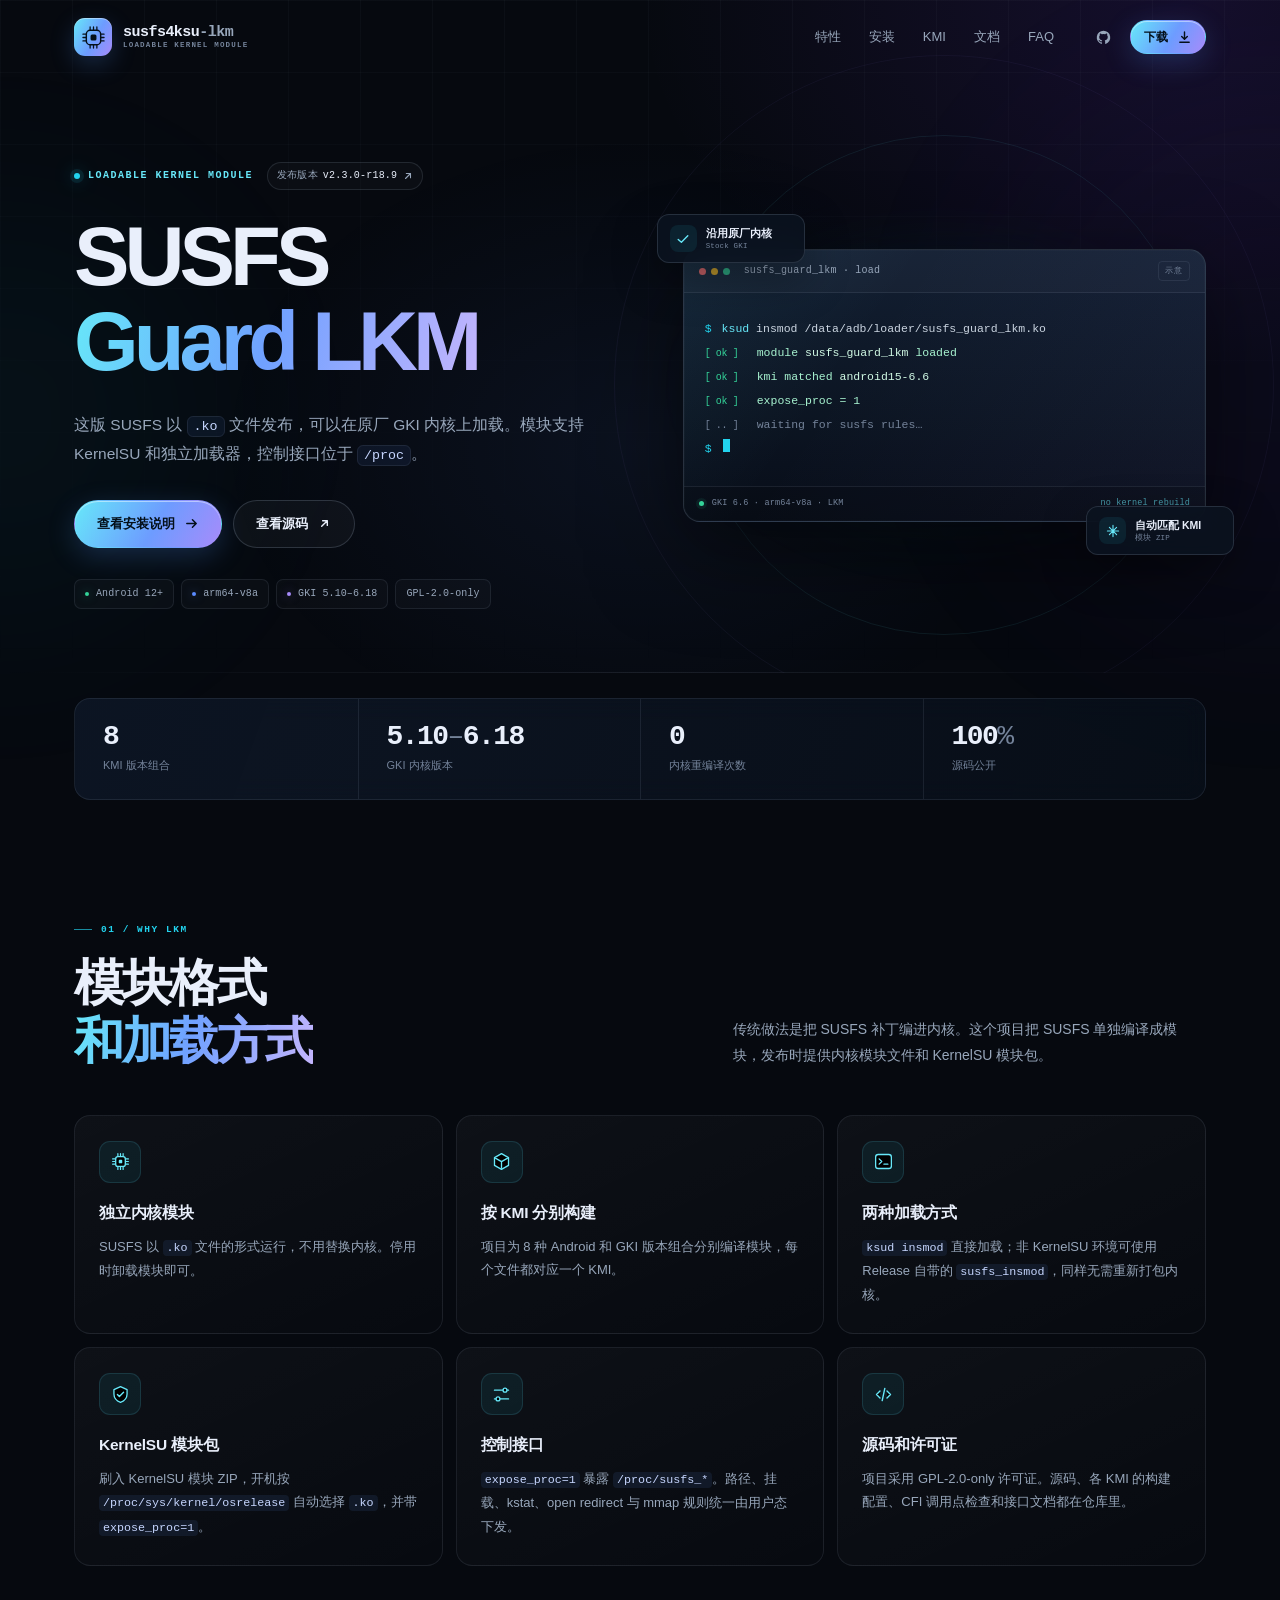
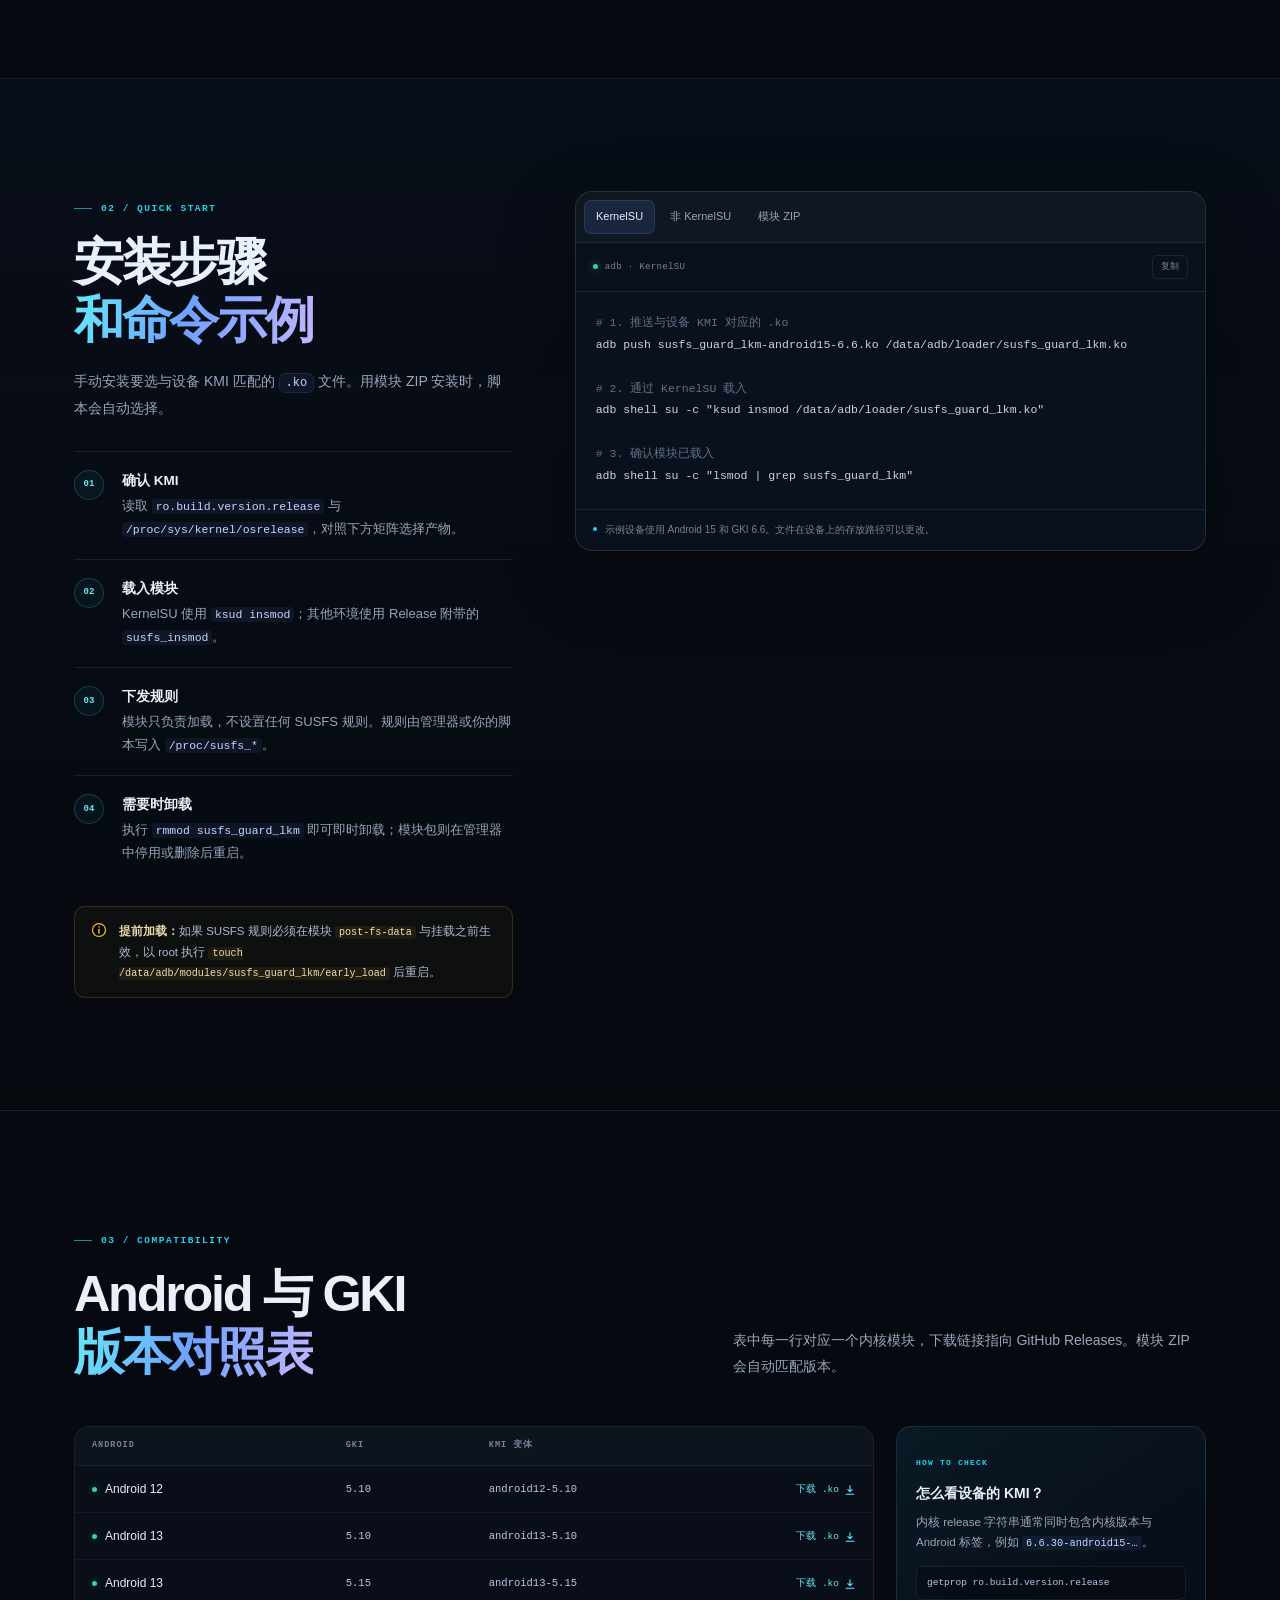
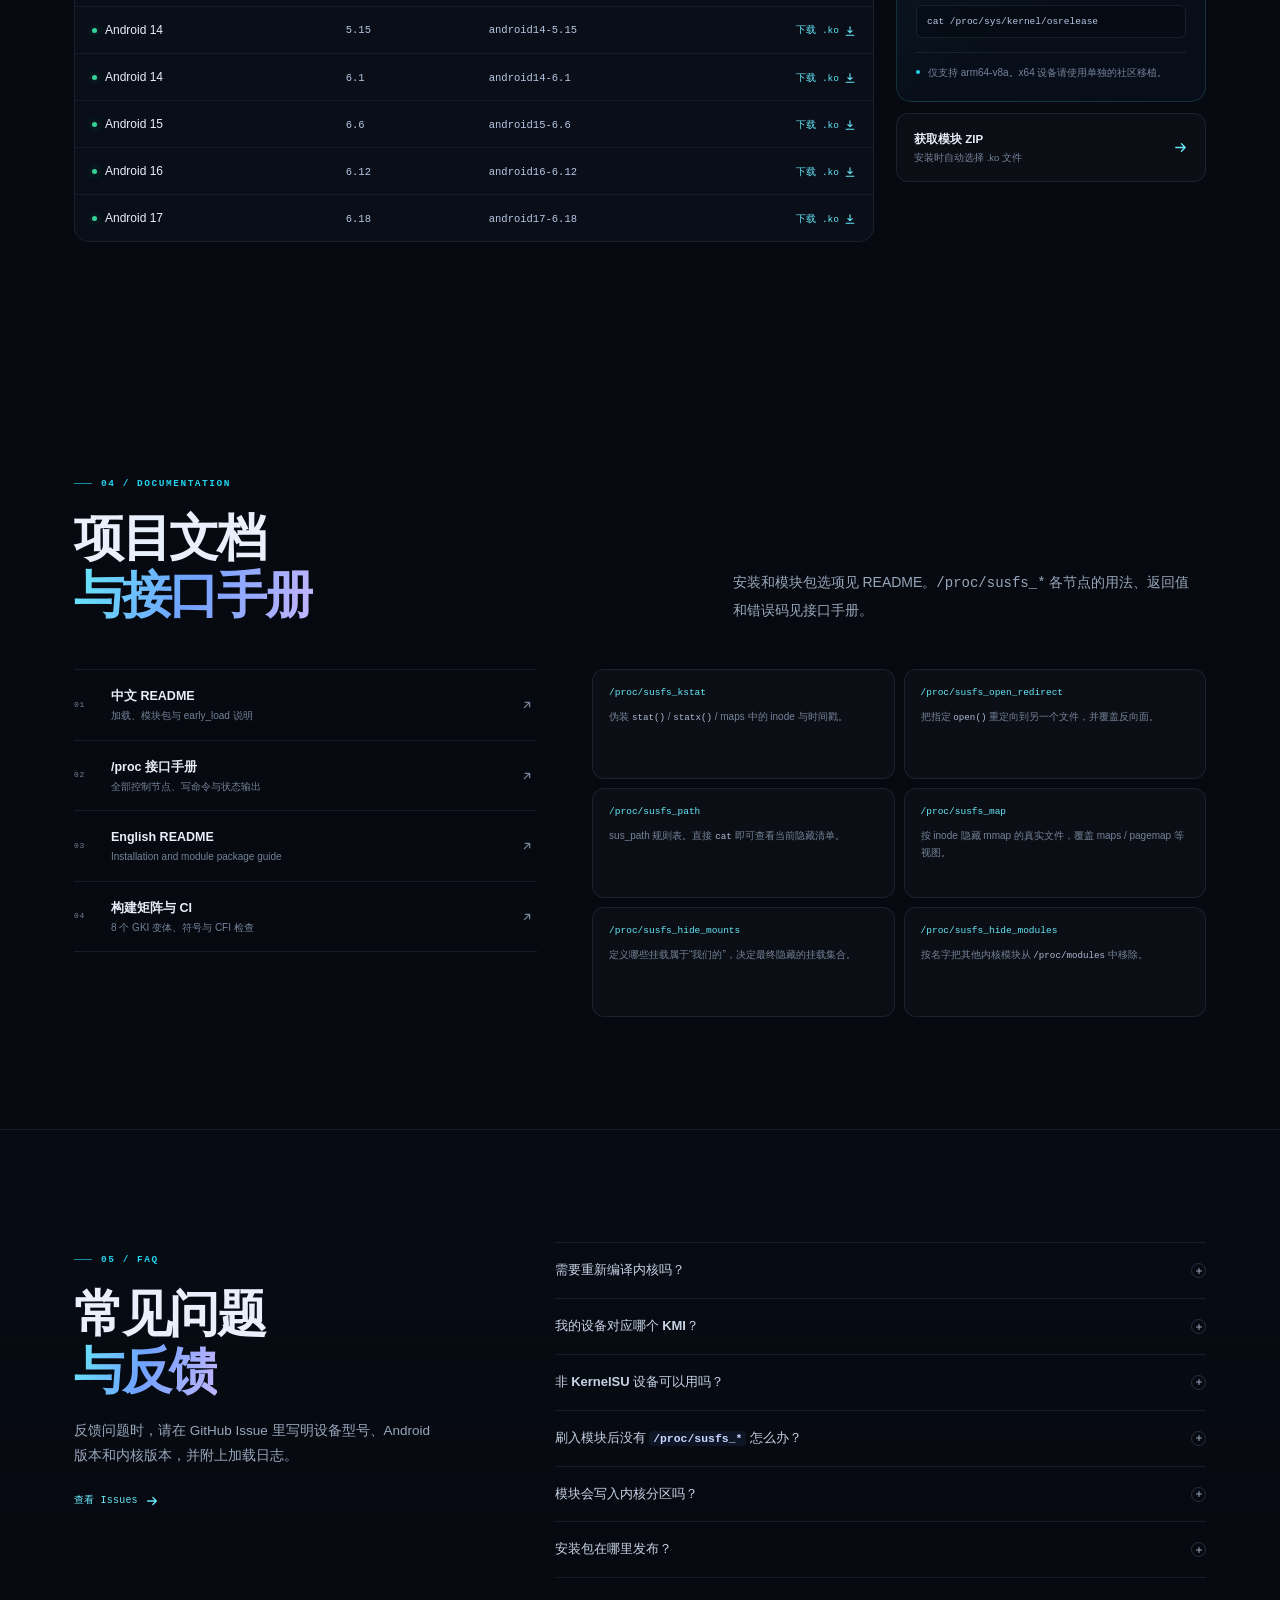
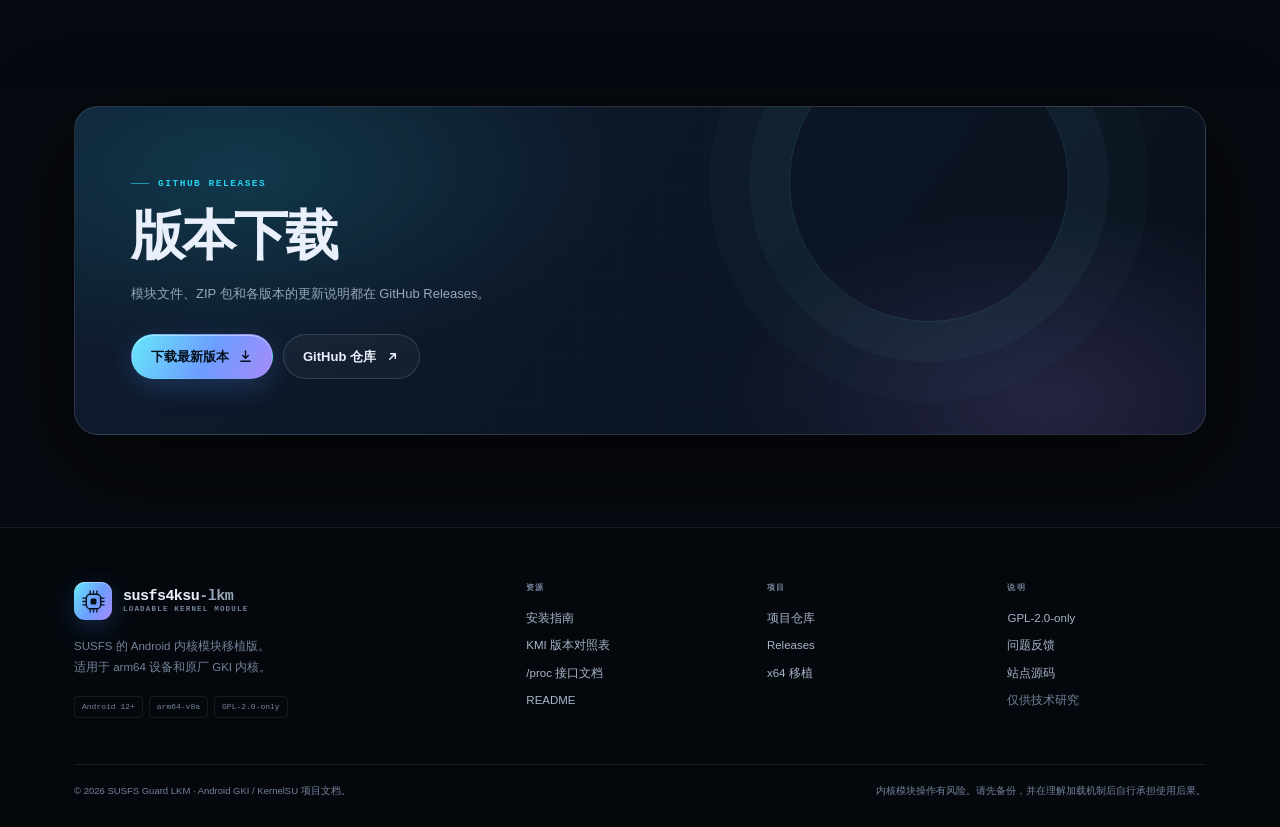
==== commit 1e2166ba: "docs(pages): use plain Chinese for the homepage and 404 copy" ====
--- a/index.html
+++ b/index.html
@@ -12,8 +12,8 @@
       });
     }, 1400);
   </script>
-  <title>SUSFS Guard LKM — 无需重编译内核的 SUSFS</title>
-  <meta name="description" content="SUSFS 的可加载内核模块移植版：无需重编译内核，支持 Android 12+、arm64-v8a、GKI 5.10–6.18，通过 KernelSU 或自带加载器载入。">
+  <title>SUSFS Guard LKM · Android 内核模块</title>
+  <meta name="description" content="SUSFS 的可加载内核模块版本，支持 Android 12 及以上的 arm64-v8a 设备和 GKI 5.10–6.18。页面列有安装说明、KMI 对照表和接口文档。">
   <meta name="author" content="inforcqb">
   <meta name="theme-color" content="#06090f">
   <meta name="color-scheme" content="dark">
@@ -26,8 +26,8 @@
   <meta property="og:type" content="website">
   <meta property="og:locale" content="zh_CN">
   <meta property="og:site_name" content="SUSFS Guard LKM">
-  <meta property="og:title" content="SUSFS Guard LKM — 无需重编译内核的 SUSFS">
-  <meta property="og:description" content="把 SUSFS 装进可加载内核模块：保留原厂 GKI，支持 Android 12+ 与 5.10–6.18，KernelSU / 非 KernelSU 均可加载。">
+  <meta property="og:title" content="SUSFS Guard LKM · Android 内核模块">
+  <meta property="og:description" content="SUSFS 的可加载内核模块版本。查看安装说明、支持的 Android 和 GKI 版本，以及接口文档。">
   <meta property="og:url" content="https://inforcqb.github.io/susfs4ksu-for-lkm/">
   <meta property="og:image" content="https://inforcqb.github.io/susfs4ksu-for-lkm/assets/og.png">
   <meta property="og:image:type" content="image/png">
@@ -35,8 +35,8 @@
   <meta property="og:image:height" content="630">
   <meta property="og:image:alt" content="SUSFS Guard LKM — 无需重编译内核，直接加载内核模块">
   <meta name="twitter:card" content="summary_large_image">
-  <meta name="twitter:title" content="SUSFS Guard LKM — 无需重编译内核的 SUSFS">
-  <meta name="twitter:description" content="把 SUSFS 装进可加载内核模块：保留原厂 GKI，支持 Android 12+ 与 5.10–6.18。">
+  <meta name="twitter:title" content="SUSFS Guard LKM · Android 内核模块">
+  <meta name="twitter:description" content="SUSFS 的可加载内核模块版本。查看安装说明、支持的 Android 和 GKI 版本，以及接口文档。">
   <meta name="twitter:image" content="https://inforcqb.github.io/susfs4ksu-for-lkm/assets/og.png">
   <meta name="twitter:image:alt" content="SUSFS Guard LKM — 无需重编译内核，直接加载内核模块">
 
@@ -115,17 +115,17 @@
           <div class="hero-badges reveal">
             <span class="eyebrow"><span class="eyebrow-dot"></span>LOADABLE KERNEL MODULE</span>
             <a class="release-pill" href="https://github.com/inforcqb/susfs4ksu-for-lkm/releases" target="_blank" rel="noopener noreferrer">
-              上游最新 <strong>v2.3.0-r18.9</strong>
+              发布版本 <strong>v2.3.0-r18.9</strong>
               <svg viewBox="0 0 12 12" aria-hidden="true"><path d="M3 9 9 3M4 3h5v5" fill="none" stroke="currentColor" stroke-width="1.3" stroke-linecap="round" stroke-linejoin="round"/></svg>
             </a>
           </div>
 
-          <h1 id="hero-title" class="reveal">把 SUSFS<br><span class="text-gradient">装进内核模块</span></h1>
-          <p class="hero-lede reveal">无需重编译内核，也不用替换 GKI。选择与设备 KMI 匹配的 <code>.ko</code>，通过 KernelSU 或自带加载器载入，即可暴露完整的 SUSFS <code>/proc</code> 控制接口。</p>
+          <h1 id="hero-title" class="reveal">SUSFS<br><span class="text-gradient">Guard LKM</span></h1>
+          <p class="hero-lede reveal">这版 SUSFS 以 <code>.ko</code> 文件发布，可以在原厂 GKI 内核上加载。模块支持 KernelSU 和独立加载器，控制接口位于 <code>/proc</code>。</p>
 
           <div class="hero-actions reveal">
             <a class="btn btn-primary" href="#install">
-              开始安装
+              查看安装说明
               <svg viewBox="0 0 16 16" aria-hidden="true"><path d="M3 8h10m0 0-4-4m4 4-4 4" fill="none" stroke="currentColor" stroke-width="1.6" stroke-linecap="round" stroke-linejoin="round"/></svg>
             </a>
             <a class="btn btn-secondary" href="https://github.com/inforcqb/susfs4ksu-for-lkm" target="_blank" rel="noopener noreferrer">
@@ -172,13 +172,13 @@
             <span class="float-icon">
               <svg viewBox="0 0 20 20" aria-hidden="true"><path d="M4 10.5 8 14l8-8" fill="none" stroke="currentColor" stroke-width="1.7" stroke-linecap="round" stroke-linejoin="round"/></svg>
             </span>
-            <span><strong>0 次重编译</strong><small>keep stock GKI</small></span>
+            <span><strong>沿用原厂内核</strong><small>Stock GKI</small></span>
           </div>
           <div class="float-card float-b">
             <span class="float-icon">
               <svg viewBox="0 0 20 20" aria-hidden="true"><path d="M10 3v14M3 10h14M5.5 5.5l9 9M14.5 5.5l-9 9" fill="none" stroke="currentColor" stroke-width="1.4" stroke-linecap="round"/></svg>
             </span>
-            <span><strong>KMI 自动匹配</strong><small>8 个 GKI 变体</small></span>
+            <span><strong>自动匹配 KMI</strong><small>模块 ZIP</small></span>
           </div>
         </div>
       </div>
@@ -188,11 +188,11 @@
       <div class="stats reveal">
         <div class="stat">
           <strong>8</strong>
-          <span>KMI 构建变体</span>
+          <span>KMI 版本组合</span>
         </div>
         <div class="stat">
           <strong>5.10<span>–</span>6.18</strong>
-          <span>GKI 内核覆盖</span>
+          <span>GKI 内核版本</span>
         </div>
         <div class="stat">
           <strong>0</strong>
@@ -200,7 +200,7 @@
         </div>
         <div class="stat">
           <strong>100<span>%</span></strong>
-          <span>开源可审计</span>
+          <span>源码公开</span>
         </div>
       </div>
     </section>
@@ -210,9 +210,9 @@
         <div class="section-head">
           <div class="reveal">
             <span class="section-kicker">01 / WHY LKM</span>
-            <h2 id="features-title">保留原厂内核，<br><span class="text-gradient">只加载需要的能力</span></h2>
-          </div>
-          <p class="reveal">传统 SUSFS 需要把补丁编进内核。LKM 版本把这件事拆开：内核保持原样，SUSFS 以模块形式按需载入，升级、回滚与审计都更轻。</p>
+            <h2 id="features-title">模块格式<br><span class="text-gradient">和加载方式</span></h2>
+          </div>
+          <p class="reveal">传统做法是把 SUSFS 补丁编进内核。这个项目把 SUSFS 单独编译成模块，发布时提供内核模块文件和 KernelSU 模块包。</p>
         </div>
 
         <div class="feature-grid">
@@ -220,23 +220,23 @@
             <span class="feature-icon">
               <svg viewBox="0 0 24 24" aria-hidden="true"><rect x="6.5" y="6.5" width="11" height="11" rx="2.5" stroke="currentColor" stroke-width="1.5"/><rect x="10" y="10" width="4" height="4" rx="1" fill="currentColor"/><path d="M9 3v3M12 3v3M15 3v3M9 18v3M12 18v3M15 18v3M3 9h3M3 12h3M3 15h3M18 9h3M18 12h3M18 15h3" stroke="currentColor" stroke-width="1.4" stroke-linecap="round"/></svg>
             </span>
-            <h3>内核零改动</h3>
-            <p>以 <code>.ko</code> 形式运行，不重编译、不替换 GKI。系统 OTA 与内核分区保持原样，回滚只需卸载模块。</p>
+            <h3>独立内核模块</h3>
+            <p>SUSFS 以 <code>.ko</code> 文件的形式运行，不用替换内核。停用时卸载模块即可。</p>
           </article>
 
           <article class="feature-card reveal">
             <span class="feature-icon">
               <svg viewBox="0 0 24 24" aria-hidden="true"><path d="m12 3 8 4.5v9L12 21l-8-4.5v-9L12 3Z" stroke="currentColor" stroke-width="1.5" stroke-linejoin="round"/><path d="m4.5 7.8 7.5 4.3 7.5-4.3M12 12v8.3" stroke="currentColor" stroke-width="1.5" stroke-linejoin="round"/></svg>
             </span>
-            <h3>按 KMI 精准构建</h3>
-            <p>覆盖 Android 12–17、GKI 5.10–6.18 的 8 个变体。每个产物都对应明确的 Android 版本与内核主版本。</p>
+            <h3>按 KMI 分别构建</h3>
+            <p>项目为 8 种 Android 和 GKI 版本组合分别编译模块，每个文件都对应一个 KMI。</p>
           </article>
 
           <article class="feature-card reveal">
             <span class="feature-icon">
               <svg viewBox="0 0 24 24" aria-hidden="true"><rect x="3" y="4" width="18" height="16" rx="3" stroke="currentColor" stroke-width="1.5"/><path d="m7 9 3 3-3 3M12.5 15H17" stroke="currentColor" stroke-width="1.5" stroke-linecap="round" stroke-linejoin="round"/></svg>
             </span>
-            <h3>KernelSU 原生路径</h3>
+            <h3>两种加载方式</h3>
             <p><code>ksud insmod</code> 直接加载；非 KernelSU 环境可使用 Release 自带的 <code>susfs_insmod</code>，同样无需重新打包内核。</p>
           </article>
 
@@ -244,7 +244,7 @@
             <span class="feature-icon">
               <svg viewBox="0 0 24 24" aria-hidden="true"><path d="M12 3 4.5 6.5v5c0 4.6 3.1 7.9 7.5 9.5 4.4-1.6 7.5-4.9 7.5-9.5v-5L12 3Z" stroke="currentColor" stroke-width="1.5" stroke-linejoin="round"/><path d="m8.5 12 2.2 2.2 4.8-4.8" stroke="currentColor" stroke-width="1.6" stroke-linecap="round" stroke-linejoin="round"/></svg>
             </span>
-            <h3>开箱即用的模块包</h3>
+            <h3>KernelSU 模块包</h3>
             <p>刷入 KernelSU 模块 ZIP，开机按 <code>/proc/sys/kernel/osrelease</code> 自动选择 <code>.ko</code>，并带 <code>expose_proc=1</code>。</p>
           </article>
 
@@ -252,7 +252,7 @@
             <span class="feature-icon">
               <svg viewBox="0 0 24 24" aria-hidden="true"><path d="M4 7h10M18 7h2M4 17h2M10 17h10" stroke="currentColor" stroke-width="1.6" stroke-linecap="round"/><circle cx="16" cy="7" r="2.2" stroke="currentColor" stroke-width="1.5"/><circle cx="8" cy="17" r="2.2" stroke="currentColor" stroke-width="1.5"/></svg>
             </span>
-            <h3>完整控制接口</h3>
+            <h3>控制接口</h3>
             <p><code>expose_proc=1</code> 暴露 <code>/proc/susfs_*</code>。路径、挂载、kstat、open redirect 与 mmap 规则统一由用户态下发。</p>
           </article>
 
@@ -260,8 +260,8 @@
             <span class="feature-icon">
               <svg viewBox="0 0 24 24" aria-hidden="true"><path d="m8 8-4 4 4 4M16 8l4 4-4 4M13.5 5l-3 14" stroke="currentColor" stroke-width="1.6" stroke-linecap="round" stroke-linejoin="round"/></svg>
             </span>
-            <h3>公开、可审计</h3>
-            <p>GPL-2.0-only。源码、KMI 构建矩阵、CFI 调用点检查与完整接口文档全部开放，方便核对每个变体。</p>
+            <h3>源码和许可证</h3>
+            <p>项目采用 GPL-2.0-only 许可证。源码、各 KMI 的构建配置、CFI 调用点检查和接口文档都在仓库里。</p>
           </article>
         </div>
       </div>
@@ -272,8 +272,8 @@
         <div class="install-copy">
           <div class="reveal">
             <span class="section-kicker">02 / QUICK START</span>
-            <h2 id="install-title">从下载到加载，<br><span class="text-gradient">四步完成</span></h2>
-            <p class="section-lede">先确认设备的 Android 版本与内核主版本，再选对应的 <code>.ko</code>。不确定时，优先使用模块 ZIP，让加载脚本自动匹配。</p>
+            <h2 id="install-title">安装步骤<br><span class="text-gradient">和命令示例</span></h2>
+            <p class="section-lede">手动安装要选与设备 KMI 匹配的 <code>.ko</code> 文件。用模块 ZIP 安装时，脚本会自动选择。</p>
           </div>
 
           <ol class="steps reveal">
@@ -337,7 +337,7 @@
 adb shell su -c "lsmod | grep susfs_guard_lkm"</code></pre>
             <div class="code-footnote">
               <span class="mini-dot"></span>
-              设备上的目标路径可自定义；示例以 Android 15 / GKI 6.6 为例。
+              示例设备使用 Android 15 和 GKI 6.6。文件在设备上的存放路径可以更改。
             </div>
           </div>
 
@@ -394,9 +394,9 @@
         <div class="section-head">
           <div class="reveal">
             <span class="section-kicker">03 / COMPATIBILITY</span>
-            <h2 id="kmi-title">选对 KMI，<br><span class="text-gradient">再载入模块</span></h2>
-          </div>
-          <p class="reveal">Android 版本与内核主版本共同决定产物。下载链接始终指向上游最新 Release 中的同名文件；若使用模块 ZIP，则无需手动选择。</p>
+            <h2 id="kmi-title">Android 与 GKI<br><span class="text-gradient">版本对照表</span></h2>
+          </div>
+          <p class="reveal">表中每一行对应一个内核模块，下载链接指向 GitHub Releases。模块 ZIP 会自动匹配版本。</p>
         </div>
 
         <div class="kmi-layout">
@@ -468,7 +468,7 @@
           <aside class="kmi-aside reveal">
             <div class="kmi-check">
               <span class="check-kicker">HOW TO CHECK</span>
-              <h3>设备 KMI 怎么确认？</h3>
+              <h3>怎么看设备的 KMI？</h3>
               <p>内核 release 字符串通常同时包含内核版本与 Android 标签，例如 <code>6.6.30-android15-…</code>。</p>
               <div class="check-commands">
                 <code>getprop ro.build.version.release</code>
@@ -483,7 +483,7 @@
             <a class="side-link" href="https://github.com/inforcqb/susfs4ksu-for-lkm/releases/latest" target="_blank" rel="noopener noreferrer">
               <span>
                 <strong>获取模块 ZIP</strong>
-                <small>推荐给不想手动选 .ko 的用户</small>
+                <small>安装时自动选择 .ko 文件</small>
               </span>
               <svg viewBox="0 0 16 16" aria-hidden="true"><path d="M3 8h10m0 0-4-4m4 4-4 4" fill="none" stroke="currentColor" stroke-width="1.5" stroke-linecap="round" stroke-linejoin="round"/></svg>
             </a>
@@ -497,9 +497,9 @@
         <div class="section-head">
           <div class="reveal">
             <span class="section-kicker">04 / DOCUMENTATION</span>
-            <h2 id="docs-title">规则怎么下发，<br><span class="text-gradient">接口里都有答案</span></h2>
-          </div>
-          <p class="reveal">加载只是第一步。真正的 SUSFS 行为由用户态通过 <code>/proc/susfs_*</code> 控制；所有写入成功返回长度，失败返回负 errno。</p>
+            <h2 id="docs-title">项目文档<br><span class="text-gradient">与接口手册</span></h2>
+          </div>
+          <p class="reveal">安装和模块包选项见 README。<code>/proc/susfs_*</code> 各节点的用法、返回值和错误码见接口手册。</p>
         </div>
 
         <div class="docs-grid">
@@ -560,10 +560,10 @@
       <div class="container faq-grid">
         <div class="faq-intro reveal">
           <span class="section-kicker">05 / FAQ</span>
-          <h2 id="faq-title">开始之前，<br><span class="text-gradient">先看这几个问题</span></h2>
-          <p>还有未覆盖的情况？直接在模块仓库提交 Issue，附上设备、Android 版本、内核 release 与加载日志。</p>
+          <h2 id="faq-title">常见问题<br><span class="text-gradient">与反馈</span></h2>
+          <p>反馈问题时，请在 GitHub Issue 里写明设备型号、Android 版本和内核版本，并附上加载日志。</p>
           <a class="text-link" href="https://github.com/inforcqb/susfs4ksu-for-lkm/issues" target="_blank" rel="noopener noreferrer">
-            前往 Issues
+            查看 Issues
             <svg viewBox="0 0 16 16" aria-hidden="true"><path d="M3 8h10m0 0-4-4m4 4-4 4" fill="none" stroke="currentColor" stroke-width="1.5" stroke-linecap="round" stroke-linejoin="round"/></svg>
           </a>
         </div>
@@ -571,10 +571,10 @@
         <div class="faq-list reveal">
           <details>
             <summary><span>需要重新编译内核吗？</span><span class="faq-plus" aria-hidden="true"></span></summary>
-            <p>不需要。LKM 版本以 <code>.ko</code> 形式运行，不修改内核源码，也不替换 GKI。你只需要选择与设备 KMI 匹配的产物，然后载入。</p>
+            <p>不用。这是独立的 <code>.ko</code> 模块，使用时选择与设备 KMI 匹配的版本即可。</p>
           </details>
           <details>
-            <summary><span>如何确认设备应该用哪个 KMI？</span><span class="faq-plus" aria-hidden="true"></span></summary>
+            <summary><span>我的设备对应哪个 KMI？</span><span class="faq-plus" aria-hidden="true"></span></summary>
             <p>运行 <code>getprop ro.build.version.release</code> 与 <code>cat /proc/sys/kernel/osrelease</code>。例如 release 为 <code>6.6.30-android15-…</code>，对应 <code>android15-6.6</code>。模块 ZIP 会自动完成同样的匹配。</p>
           </details>
           <details>
@@ -586,12 +586,12 @@
             <p>先确认模块确实以 <code>expose_proc=1</code> 载入，并检查 <code>lsmod | grep susfs</code>。如果系统已有内置 SUSFS，模块会跳过加载；此时应由现有接口负责。模块本身不会创建规则。</p>
           </details>
           <details>
-            <summary><span>模块会修改系统分区吗？</span><span class="faq-plus" aria-hidden="true"></span></summary>
+            <summary><span>模块会写入内核分区吗？</span><span class="faq-plus" aria-hidden="true"></span></summary>
             <p>不会写入内核分区。手动方式只在运行时载入 LKM；模块 ZIP 也只增加 KernelSU 模块目录下的加载脚本与产物，停用或删除后重启即可恢复。</p>
           </details>
           <details>
-            <summary><span>为什么下载链接指向 GitHub Release？</span><span class="faq-plus" aria-hidden="true"></span></summary>
-            <p>本站不单独发布二进制，实际构建产物由 <code>inforcqb/susfs4ksu-for-lkm</code> 的 Release 提供。站点不镜像、不重打包这些文件，下载后请自行校验来源。</p>
+            <summary><span>安装包在哪里发布？</span><span class="faq-plus" aria-hidden="true"></span></summary>
+            <p>安装包由项目仓库 <code>inforcqb/susfs4ksu-for-lkm</code> 发布。本站的下载链接直接指向 GitHub Releases，方便你核对文件来源。</p>
           </details>
         </div>
       </div>
@@ -600,9 +600,9 @@
     <section class="container cta-wrap" aria-labelledby="cta-title">
       <div class="cta-panel reveal">
         <div class="cta-grid" aria-hidden="true"></div>
-        <span class="section-kicker">READY WHEN YOU ARE</span>
-        <h2 id="cta-title">把 SUSFS 装进你的内核。</h2>
-        <p>保留原厂 GKI，选择正确的 KMI，然后开始。遇到问题，源码、构建日志与接口文档都在手边。</p>
+        <span class="section-kicker">GITHUB RELEASES</span>
+        <h2 id="cta-title">版本下载</h2>
+        <p>模块文件、ZIP 包和各版本的更新说明都在 GitHub Releases。</p>
         <div class="cta-actions">
           <a class="btn btn-primary" href="https://github.com/inforcqb/susfs4ksu-for-lkm/releases/latest" target="_blank" rel="noopener noreferrer">
             下载最新版本
@@ -635,7 +635,7 @@
             </span>
             <span class="sr-only">返回顶部</span>
           </a>
-          <p>把 SUSFS 变成可加载内核模块。<br>保留原厂 GKI，按需载入。</p>
+          <p>SUSFS 的 Android 内核模块移植版。<br>适用于 arm64 设备和原厂 GKI 内核。</p>
           <div class="footer-badges">
             <span>Android 12+</span>
             <span>arm64-v8a</span>
@@ -646,14 +646,14 @@
         <div class="footer-col">
           <h3>资源</h3>
           <a href="#install">安装指南</a>
-          <a href="#kmi">KMI 兼容矩阵</a>
+          <a href="#kmi">KMI 版本对照表</a>
           <a href="https://github.com/inforcqb/susfs4ksu-for-lkm/blob/main/PROC_INTERFACES.md" target="_blank" rel="noopener noreferrer">/proc 接口文档</a>
           <a href="https://github.com/inforcqb/susfs4ksu-for-lkm/blob/main/README.md" target="_blank" rel="noopener noreferrer">README</a>
         </div>
 
         <div class="footer-col">
           <h3>项目</h3>
-          <a href="https://github.com/inforcqb/susfs4ksu-for-lkm" target="_blank" rel="noopener noreferrer">项目主仓库</a>
+          <a href="https://github.com/inforcqb/susfs4ksu-for-lkm" target="_blank" rel="noopener noreferrer">项目仓库</a>
           <a href="https://github.com/inforcqb/susfs4ksu-for-lkm/releases" target="_blank" rel="noopener noreferrer">Releases</a>
           <a href="https://github.com/ymuuuu/susfs4ksu-lkm-x64" target="_blank" rel="noopener noreferrer">x64 移植</a>
         </div>
